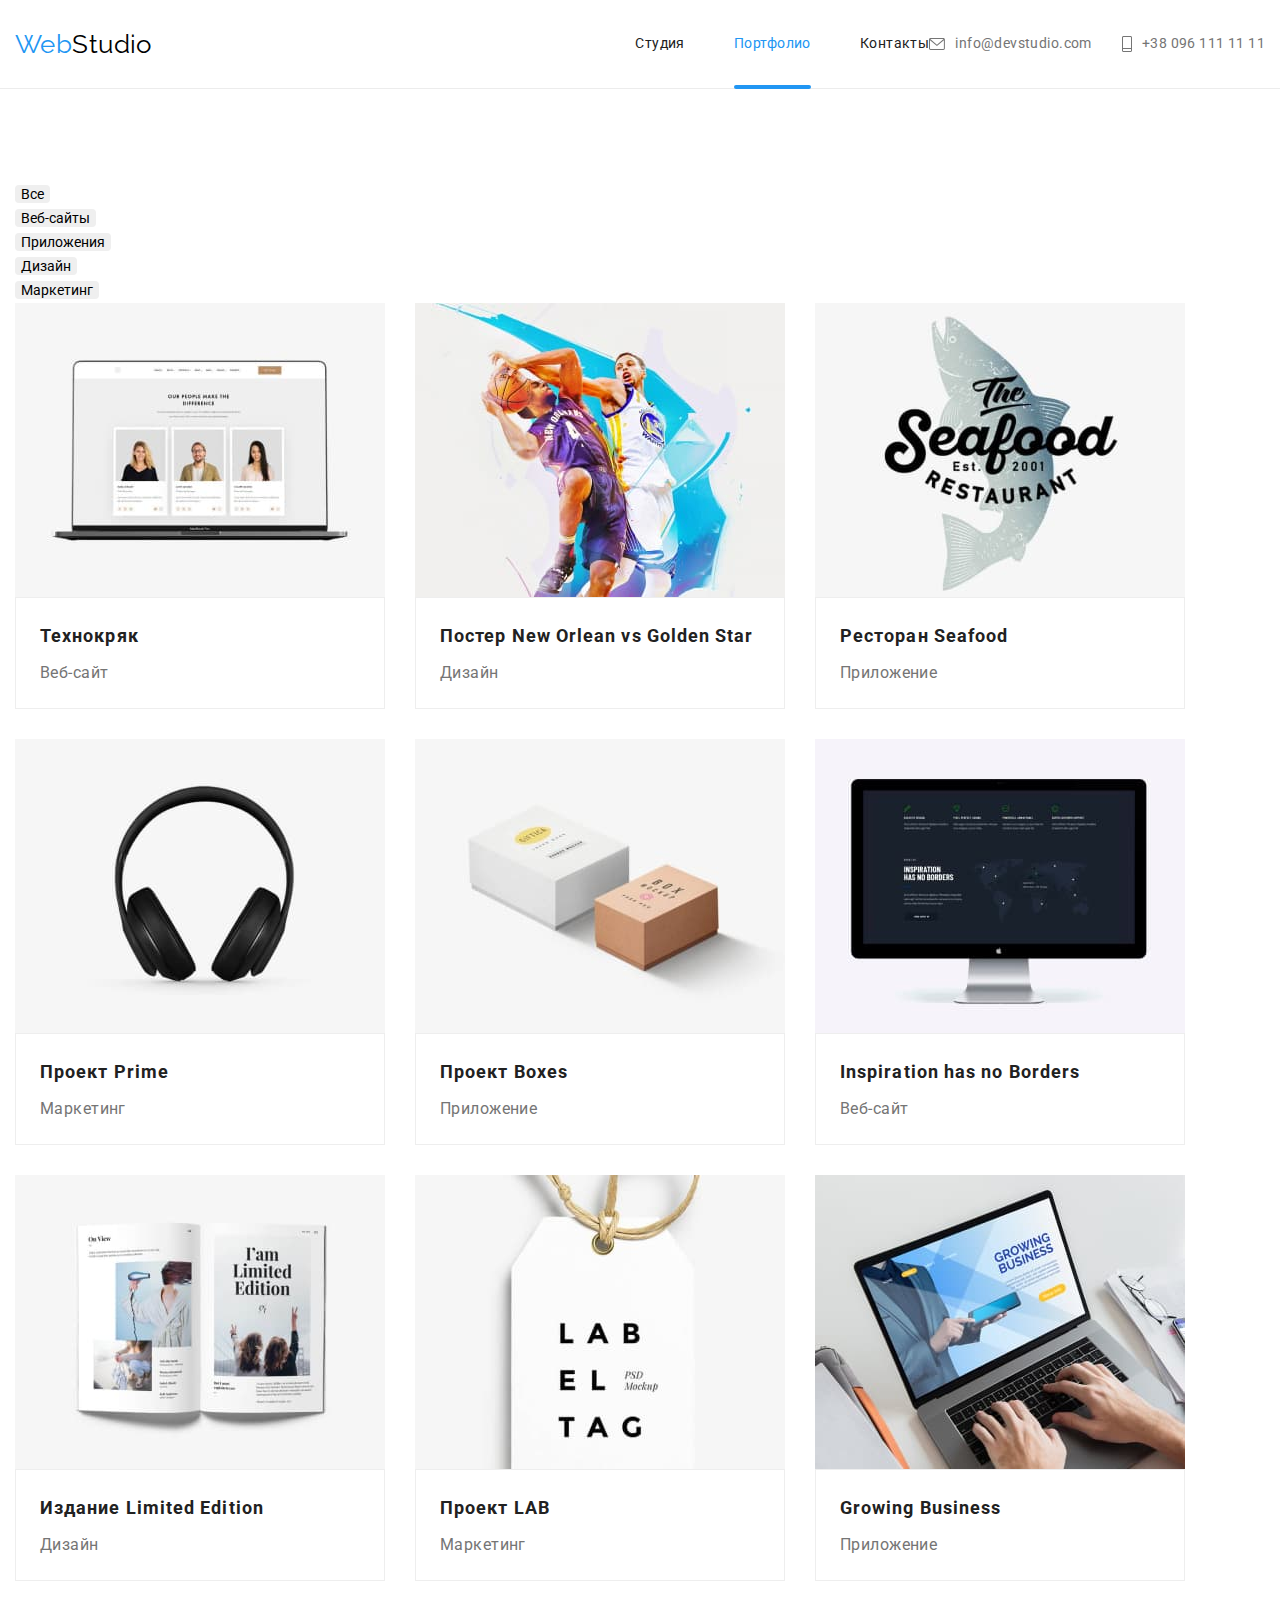
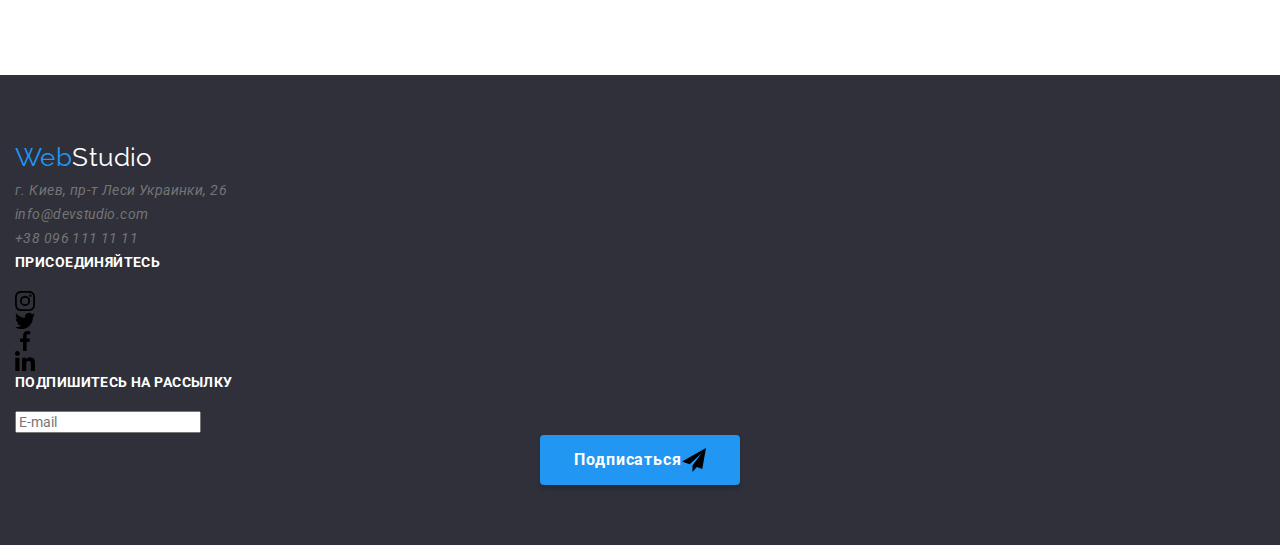
==== portfolio.html @ e45348f1 "mobile-version" ====
<!DOCTYPE html>
<html lang="ru">

<head>
    <meta charset="UTF-8">
    <meta http-equiv="X-UA-Compatible" content="IE=edge">
    <meta name="viewport" content="width=device-width, initial-scale=1.0">
    <title>Portfolio</title>
    <style>
        @import url('https://fonts.googleapis.com/css2?family=Raleway:wght@700&family=Roboto:wght@400;500;700;900&display=swap');
    </style>
    <link rel="stylesheet" href="https://cdnjs.cloudflare.com/ajax/libs/modern-normalize/1.1.0/modern-normalize.min.css">
    <link rel="stylesheet" href="./css/main.min.css">
</head>

<body>
    <!-- Заголовок-->
    <header class="header">
        <div class="container header__container">
            <a class="link logo" href="./index.html"> Web<span class="logo--header">Studio</span></a>
            <div class="header__mobile-menu" data-menu>
                <nav class="header__nav">
                    <ul class="list header__pages-list">
                        <li class="header__pages-item"> <a class="link header__pages-link" href="./index.html">Студия</a> </li>
                        <li class="header__pages-item"> <a class="link header__pages-link header__pages-link--active" href="./portfolio.html">Портфолио</a> </li>
                        <li class="header__pages-item"> <a class="link header__pages-link" href="#">Контакты</a> </li>
                    </ul>
                </nav>
                <ul class="list header__contacts-list">
                    <li class="header__contacts-item header__contacts-bottom"> <a class="link header__contacts-link" href="mailto:info@devstudio.com">
                        <svg class="header__contacts-icon" width="16" height="12"><use href="./image/symbol-defs.svg#icon-envelope"></use>
                        </svg>info@devstudio.com</a></li>
                    <li class="header__contacts-item header__contacts-top"> <a class="link header__contacts-link" href="tel:+380961111111">
                        <svg class="header__contacts-icon" width="10" height="16"><use href="./image/symbol-defs.svg#icon-phone"></use></svg>
                        +38 096 111 11 11</a> </li>
                </ul>
                <ul class="list header__social-list">
                    <li class="header__social-item">
                        <a class="link header__social-link" href="#">Instagram</a>
                    </li>
                    <li class="header__social-item">
                        <a class="link header__social-link" href="#">Twitter</a>
                    </li>
                    <li class="header__social-item">
                        <a class="link header__social-link" href="#">Facebook</a>
                    </li>
                    <li class="header__social-item">
                        <a class="link header__social-link" href="#">LinkedIn</a>
                    </li>
                </ul>
            </div>
            
            
            <button type="button" class="burger__button-menu menu-button" data-menu-button>
                <svg class="burger__menu-icon" width="40" height="40">
                    <use class="burger__menu" href="./image/burger.svg#icon-burger-menu"></use>
                    <use class="burger__close" href="./image/burger.svg#icon-burger-close"></use>
                </svg>
            </button>
            <script src="./js/mobile-menu.js"></script>
        </div>
    </header>

    <!-- Фильтр услуг -->
    <main>
        <section class="section">            
            <div class="container filter service">
                <h1 class="visually-hidden">Фильтр услуг</h1>
                <ul class="list filter__button-set">
                    <li class="filter__item"><button type="button" class="button filter__button">Все</button></li>
                    <li class="filter__item"><button type="button" class="button filter__button">Веб-сайты</button></li>
                    <li class="filter__item"><button type="button" class="button filter__button">Приложения</button></li>
                    <li class="filter__item"><button type="button" class="button filter__button">Дизайн</button></li>
                    <li class="filter__item"><button type="button" class="button filter__button">Маркетинг</button></li>
                </ul>
                
                <ul class="list service__list card-set">
                    <li class="card-set__item service__item">
                        <a class="link service__link" href="#" target="_blank" rel="noopener noreferrer nofollow">
                            <div class="service__thumb">
                                <img src="./image/portfolio/2_1.jpg" alt="Веб-сайт Технокряк" width="370" height="294">
                                <div class="service__wrap">
                                    <p class="service__text">Ресурс предлагает комплексные предложения с разным уровнем функционала и
                                        сервисов. Все это позволит посетителю получить исчерпывающие сведения о компании или частном лице.</p>
                                </div>                                
                            </div>
                            <div class="service__card">
                                <h2 class="service__title">Технокряк</h2>
                                <p class="service__description">Веб-сайт</p>
                            </div>
                        </a>
                    </li>

                    <li class="card-set__item service__item">
                        <a class="link service__link" href="#" target="_blank" rel="noopener noreferrer nofollow">
                            <div class="service__thumb">
                                <img src="./image/portfolio/2_2.jpg" alt="Дизайн постера" width="370" height="294">
                                <div class="service__wrap">
                                    <p class="service__text">Ресурс предлагает комплексные предложения с разным уровнем функционала и сервисов. Все это позволит посетителю получить исчерпывающие сведения о компании или частном лице.</p>
                                </div>
                            </div>                            
                            <div class="service__card">
                                <h2 class="service__title">Постер New Orlean vs Golden Star</h2>
                                <p class="service__description">Дизайн</p>
                            </div>
                        </a>
                    </li>

                    <li class="card-set__item service__item">
                        <a class="link service__link" href="#" target="_blank" rel="noopener noreferrer nofollow">
                            <div class="service__thumb">
                                <img src="./image/portfolio/2_3.jpg" alt="Приложение Seafood" width="370" height="294">
                                <div class="service__wrap">
                                    <p class="service__text">Ресурс предлагает комплексные предложения с разным уровнем функционала и сервисов. Все это позволит посетителю получить исчерпывающие сведения о компании или частном лице.</p>
                                </div>
                            </div>                            
                            <div class="service__card">
                                <h2 class="service__title">Ресторан Seafood</h2>
                                <p class="service__description">Приложение</p>
                            </div>
                        </a>
                    </li>

                    <li class="card-set__item service__item">
                        <a class="link service__link" href="#" target="_blank" rel="noopener noreferrer nofollow">
                            <div class="service__thumb">
                                <img src="./image/portfolio/2_4.jpg" alt="Проект Prime" width="370" height="294">
                                <div class="service__wrap">
                                    <p class="service__text">Ресурс предлагает комплексные предложения с разным уровнем функционала и сервисов. Все это позволит посетителю получить исчерпывающие сведения о компании или частном лице.</p>
                                </div>
                            </div>                            
                            <div class="service__card">
                                <h2 class="service__title">Проект Prime</h2>
                                <p class="service__description">Маркетинг</p>
                            </div>
                        </a>
                    </li>

                    <li class="card-set__item service__item">
                        <a class="link service__link" href="#" target="_blank" rel="noopener noreferrer nofollow">
                            <div class="service__thumb">
                                <img src="./image/portfolio/2_5.jpg" alt="Приложение Boxes" width="370" height="294">
                                <div class="service__wrap">
                                    <p class="service__text">Ресурс предлагает комплексные предложения с разным уровнем функционала и сервисов. Все это позволит посетителю получить исчерпывающие сведения о компании или частном лице.</p>
                                </div>
                            </div>                            
                            <div class="service__card">
                                <h2 class="service__title">Проект Boxes</h2>
                                <p class="service__description">Приложение</p>
                            </div>
                        </a>
                    </li>

                    <li class="card-set__item service__item">
                        <a class="link service__link" href="#" target="_blank" rel="noopener noreferrer nofollow">
                            <div class="service__thumb">
                                <img src="./image/portfolio/2_6.jpg" alt="Веб-сайт Inspiration has no Borders" width="370" height="294">
                                <div class="service__wrap">
                                    <p class="service__text">Ресурс предлагает комплексные предложения с разным уровнем функционала и сервисов. Все это позволит посетителю получить исчерпывающие сведения о компании или частном лице.</p>
                                </div>
                            </div>                            
                            <div class="service__card">
                                <h2 class="service__title">Inspiration has no Borders</h2>
                                <p class="service__description">Веб-сайт</p>
                            </div>
                        </a>
                    </li>

                    <li class="card-set__item service__item">
                        <a class="link service__link" href="#" target="_blank" rel="noopener noreferrer nofollow">
                            <div class="service__thumb">
                                <img src="./image/portfolio/2_7.jpg" alt="Дизайн издания Limited Edition" width="370" height="294">
                                <div class="service__wrap">
                                    <p class="service__text">Ресурс предлагает комплексные предложения с разным уровнем функционала и сервисов. Все это позволит посетителю получить исчерпывающие сведения о компании или частном лице.</p>
                                </div>
                            </div>                            
                            <div class="service__card">
                                <h2 class="service__title">Издание Limited Edition</h2>
                                <p class="service__description">Дизайн</p>
                            </div>
                        </a>
                    </li>

                    <li class="card-set__item service__item">
                        <a class="link service__link" href="#" target="_blank" rel="noopener noreferrer nofollow">
                            <div class="service__thumb">
                                <img src="./image/portfolio/2_8.jpg" alt="Проект LAB" width="370" height="294">
                                <div class="service__wrap">
                                    <p class="service__text">Ресурс предлагает комплексные предложения с разным уровнем функционала и сервисов. Все это позволит посетителю получить исчерпывающие сведения о компании или частном лице.</p>
                                </div>
                            </div>                            
                            <div class="service__card">
                                <h2 class="service__title">Проект LAB</h2>
                                <p class="service__description">Маркетинг</p>
                            </div>
                        </a>
                    </li>

                    <li class="card-set__item service__item">
                        <a class="link service__link" href="#" target="_blank" rel="noopener noreferrer nofollow">
                            <div class="service__thumb">
                                <img src="./image/portfolio/2_9.jpg" alt="Приложениее Growing Business" width="370" height="294">
                                <div class="service__wrap">
                                    <p class="service__text">Ресурс предлагает комплексные предложения с разным уровнем функционала и сервисов. Все это позволит посетителю получить исчерпывающие сведения о компании или частном лице.</p>
                                </div>
                            </div>                            
                            <div class="service__card">
                                <h2 class="service__title">Growing Business</h2>
                                <p class="service__description">Приложение</p>
                            </div>
                        </a>
                    </li>
                </ul>
            </div>
        </section>
    </main>

    <!-- Футер -->
    <footer class="footer">
        <div class="container footer__container">
            <div class="footer__address">
                <a class="link logo footer__logo" href="./index.html">Web<span class="logo--footer">Studio</span></a>
                <address class="footer-address">
                    <ul class="list footer-address__list">
                        <li class="footer-address__item"> <a class="link footer-address__link" href="https://goo.gl/maps/w4182wPYShXfGa5f7"
                                target="_blank" rel="noopener noreferrer nofollow"> г. Киев, пр-т Леси Украинки, 26 </a></li>
                        <li class="footer-address__item"> <a class="link footer-address__link"
                                href="mailto:info@devstudio.com">info@devstudio.com</a></li>
                        <li class="footer-address__item"> <a class="link footer-address__link" href="tel:+380961111111">+38 096 111 11 11</a></li>
                    </ul>
                </address>
            </div>
            <div class="footer-join__container">
                <p class="footer-join__text">присоединяйтесь</p>
                <ul class="list icon-set">
                    <li class="icon-set__item"><a class="link icon-set__link icon-set__link--footer" href="https://www.instagram.com/" target="_blank" rel="noopener noreferrer nofollow">
                        <svg class="icon-set__icon" width="20" height="20">
                            <use href="./image/symbol-defs.svg#icon-instagram"></use>
                        </svg>
                    </a></li>
                    <li class="icon-set__item"><a class="link icon-set__link icon-set__link--footer" href="https://twitter.com/" target="_blank" rel="noopener noreferrer nofollow">
                        <svg class="icon-set__icon" width="20" height="20">
                            <use href="./image/symbol-defs.svg#icon-twitter"></use>
                        </svg>
                    </a></li>
                    <li class="icon-set__item"><a class="link icon-set__link icon-set__link--footer" href="https://www.facebook.com/" target="_blank" rel="noopener noreferrer nofollow">
                        <svg class="icon-set__icon" width="20" height="20">
                            <use href="./image/symbol-defs.svg#icon-facebook"></use>
                        </svg>
                    </a></li>
                    <li class="icon-set__item"><a class="link icon-set__link icon-set__link--footer" href="https://www.linkedin.com/" target="_blank" rel="noopener noreferrer nofollow">
                        <svg class="icon-set__icon" width="20" height="20">
                            <use href="./image/symbol-defs.svg#icon-linkedin"></use>
                        </svg>
                    </a></li>
                </ul>
            </div>
            <div class="footer-subscribe__container">
                <p class="footer-subscribe__text">Подпишитесь на рассылку</p>
                <form class="footer-subscribe__form">
                    <label for="subscribe"></label>
                    <input class="footer-subscribe__input" type="email" name="subscribe" id="subscribe" placeholder="E-mail">
                    <button class="button hero-button" type="submit">Подписаться
                        <svg class="footer-subscribe__icon" width="24" height="24">
                            <use href="./image/symbol-defs.svg#icon-icon-send"></use>
                        </svg>
                    </button>
                </form>
            </div>
        </div>
    </footer>
</body>

</html>
---- css/main.min.css ----
h1,h2,h3,p,ul{margin-top:0;margin-bottom:0}ul{padding-left:0}img{display:block;max-width:100%;height:auto}svg{display:block}body{font-family:"Roboto",sans-serif;font-size:14px;line-height:1.71;letter-spacing:.03em;color:#757575}.link{text-decoration:none;color:inherit}.list{list-style:none}.visually-hidden{position:absolute !important;clip:rect(1px 1px 1px 1px);padding:0 !important;border:0 !important;height:1px !important;width:1px !important;overflow:hidden}@media screen and (max-width: 480px){.section__title{color:#212121;font-size:28px;line-height:1.17;margin-bottom:30px;text-align:center}}@media screen and (max-width: 768px){.section{padding-top:60px;padding-bottom:60px}}@media screen and (min-width: 769px){.section{padding-top:94px;padding-bottom:94px}}.container{margin-left:auto;margin-right:auto;padding-left:15px;padding-right:15px}@media screen and (max-width: 480px){.container{max-width:480px}}@media screen and (min-width: 481px)and (max-width: 768px){.container{max-width:768px}}.logo{font-family:"Raleway",sans-serif;color:#2196f3}.logo--header{color:#000}.logo__logo{margin-bottom:20px}.logo--footer{color:#fff}@media screen and (min-width: 769px)and (max-width: 1600px){.logo{font-size:26px}}@media screen and (max-width: 768px){.logo{font-weight:700;font-size:24px;line-height:1.1666;display:-webkit-box;display:-ms-flexbox;display:flex}}@media screen and (max-width: 480px){.icon-set{display:-webkit-box;display:-ms-flexbox;display:flex;-ms-flex-wrap:wrap;flex-wrap:wrap;margin-left:-10px;margin-top:-10px}.icon-set__item{margin-left:10px;margin-top:10px;border-radius:50%}.icon-set__link{display:-webkit-box;display:-ms-flexbox;display:flex;width:44px;height:44px;border-radius:50%;-webkit-box-align:center;-ms-flex-align:center;align-items:center;-webkit-box-pack:center;-ms-flex-pack:center;justify-content:center;-webkit-transition:background-color 250ms cubic-bezier(0.4, 0, 0.2, 1);transition:background-color 250ms cubic-bezier(0.4, 0, 0.2, 1)}.icon-set__link:hover,.icon-set__link:focus{background-color:#2196f3}.icon-set__link:hover .icon-set__icon,.icon-set__link:focus .icon-set__icon{fill:#fff}.icon-set__icon--team{fill:#afb1b8;-webkit-transition:fill 250ms cubic-bezier(0.4, 0, 0.2, 1);transition:fill 250ms cubic-bezier(0.4, 0, 0.2, 1)}.icon-set__link--footer{fill:#fff;background-color:rgba(255,255,255,.1)}}.header{border-bottom:1px solid #ececec}.header__pages-link,.header__contacts-link{-webkit-transition:color 250ms cubic-bezier(0.4, 0, 0.2, 1);transition:color 250ms cubic-bezier(0.4, 0, 0.2, 1)}.header__pages-link:hover,.header__pages-link:focus,.header__contacts-link:hover,.header__contacts-link:focus{color:#2196f3}@media screen and (max-width: 480px){.header__container{padding-top:10px;padding-bottom:10px;display:-webkit-box;display:-ms-flexbox;display:flex;-webkit-box-align:center;-ms-flex-align:center;align-items:center;-webkit-box-pack:justify;-ms-flex-pack:justify;justify-content:space-between}.header__mobile-menu{display:none;position:absolute;top:0;left:0;width:100%;height:100vh;background-color:#fff;padding:48px 40px;z-index:1}.header__mobile-menu.is-open{display:block}.header__nav{margin-bottom:302px}.header__pages-item{margin-bottom:30px}.header__pages-item:last-child{margin-bottom:0}.header__contacts-icon{display:none}.header__pages-list{font-weight:500;font-size:40px;line-height:1.175;letter-spacing:.02em}.header__pages-link{color:#212121}.header__pages-link--active{color:#2196f3}.header__contacts-item{font-weight:500;font-size:34px;line-height:1.176;letter-spacing:.02em}.header__contacts-list{display:-webkit-box;display:-ms-flexbox;display:flex;-webkit-box-orient:vertical;-webkit-box-direction:normal;-ms-flex-direction:column;flex-direction:column;margin-bottom:64px}.header__contacts-top{-webkit-box-ordinal-group:0;-ms-flex-order:-1;order:-1;margin-bottom:32px}.header__contacts-bottom{font-weight:500;font-size:24px;line-height:1.166;letter-spacing:.02em;z-index:9}.header__social-list{display:-webkit-box;display:-ms-flexbox;display:flex;margin-left:-10px}.header__social-item{border-right:1px solid rgba(33,33,33,.2)}.header__social-item:last-child{border:none}.header__social-link{color:#2196f3;font-weight:500;font-size:18px;line-height:1.22;letter-spacing:.02em;padding-left:10px;padding-right:10px}.header__social-item:first-child{padding-left:0}.burger__button-menu{position:relative;border:none;background-color:rgba(0,0,0,0);padding:0;z-index:2}.burger__close-icon{position:absolute;top:0;right:0}.burger__close{display:none}.menu-button.is-open .burger__close{display:block}.menu-button.is-open .burger__menu{display:none}}@media screen and (min-width: 481px)and (max-width: 1600px){.header__social-list{display:none}.header__mobile-menu{display:-webkit-box;display:-ms-flexbox;display:flex;-webkit-box-align:center;-ms-flex-align:center;align-items:center}.header__container,.header__nav{display:-webkit-box;display:-ms-flexbox;display:flex;-webkit-box-pack:justify;-ms-flex-pack:justify;justify-content:space-between;-webkit-box-align:center;-ms-flex-align:center;align-items:center}.header__pages-list{display:-webkit-box;display:-ms-flexbox;display:flex;width:294px;-webkit-box-pack:justify;-ms-flex-pack:justify;justify-content:space-between}.header__pages-item{-webkit-box-pack:justify;-ms-flex-pack:justify;justify-content:space-between}.header__pages-link{color:#212121;padding-top:32px;padding-bottom:32px;position:relative;display:block}.header__pages-link--active{color:#2196f3}.header__pages-link--active::after{position:absolute;display:block;bottom:-1px;content:"";width:100%;height:4px;border-radius:2px;background-color:#2196f3}.header__contacts-link{display:-webkit-box;display:-ms-flexbox;display:flex;-webkit-box-align:center;-ms-flex-align:center;align-items:center}.header__contacts-icon{margin-right:10px;fill:currentColor}.header .burger__button-menu{display:none}}@media screen and (min-width: 481px)and (max-width: 768px){.header__pages-list{-webkit-box-pack:justify;-ms-flex-pack:justify;justify-content:space-between}.header__pages-link,.header__contacts-link{font-weight:500;line-height:1.14;letter-spacing:.02em;-webkit-transition:color 250ms cubic-bezier(0.4, 0, 0.2, 1);transition:color 250ms cubic-bezier(0.4, 0, 0.2, 1)}.header__pages-link:hover,.header__pages-link:focus,.header__contacts-link:hover,.header__contacts-link:focus{color:#2196f3}.header__contacts-link{font-size:12px}.header__contacts-item{margin-bottom:10px}.header__contacts-item:last-child{margin-bottom:0}}@media screen and (min-width: 769px){.header__contacts-list{display:-webkit-box;display:-ms-flexbox;display:flex;margin-left:auto}.header__contacts-item{margin-right:30px}.header__contacts-item:last-child{margin-right:0}.header__nav{margin-left:93px}}.button{font-family:inherit;cursor:pointer;border-radius:4px;border:rgba(0,0,0,0)}.hero-button{display:-webkit-box;display:-ms-flexbox;display:flex;-webkit-box-pack:center;-ms-flex-pack:center;justify-content:center;-webkit-box-align:center;-ms-flex-align:center;align-items:center;margin-left:auto;margin-right:auto;min-width:200px;padding:10px 28px;background-color:#2196f3;color:#fff;font-weight:700;font-size:16px;line-height:1.88;letter-spacing:.06em;-webkit-box-shadow:0px 4px 4px rgba(0,0,0,.15);box-shadow:0px 4px 4px rgba(0,0,0,.15);-webkit-transition:background-color 250ms cubic-bezier(0.4, 0, 0.2, 1);transition:background-color 250ms cubic-bezier(0.4, 0, 0.2, 1)}.hero-button:hover,.hero-button:focus{background-color:#188ce8}.hero{height:auto;background-color:#2f303a;text-align:center}.hero__title{color:#fff;margin-left:auto;margin-right:auto;margin-bottom:30px;font-weight:900;text-align:center;letter-spacing:.06em;text-transform:uppercase}@media screen and (max-width: 768px){.hero{padding-top:118px;padding-bottom:118px}.hero__title{font-size:26px;line-height:1.62;max-width:360px;height:auto}}@media screen and (min-width: 769px){.hero{padding-top:200px;padding-bottom:200px}.hero__title{font-size:44px;line-height:1.36;max-width:696px;height:auto}}.overlay{margin-left:auto;margin-right:auto;background-image:-webkit-gradient(linear, left top, right top, from(rgba(47, 48, 58, 0.4)), to(rgba(47, 48, 58, 0.4))),url(../image/hero-photo.jpg);background-image:linear-gradient(to right, rgba(47, 48, 58, 0.4), rgba(47, 48, 58, 0.4)),url(../image/hero-photo.jpg);background-repeat:no-repeat;background-position:center;background-size:cover}@media screen and (max-width: 480px){.overlay{max-width:1600px}}.benefits{padding-bottom:0}.benefits__item{margin-bottom:30px}.benefits__item:last-child{margin-bottom:0}.benefits__title{color:#212121;font-size:14px;line-height:1.14;text-align:center;text-transform:uppercase;margin-bottom:10px}.benefits__icon-wrapper{height:120px;background-color:#f5f4fa;border-radius:4px;padding-top:25px;padding-bottom:25px;margin-bottom:30px}.benefits__icon{margin-left:auto;margin-right:auto}@media screen and (max-width: 480px){.benefits{padding-bottom:0}.benefits__item{margin-bottom:30px}.benefits__item:last-child{margin-bottom:0}.benefits__title{color:#212121;font-size:14px;line-height:1.14;text-align:center;text-transform:uppercase;margin-bottom:10px}.benefits__icon-wrapper{height:120px;background-color:#f5f4fa;border-radius:4px;padding-top:25px;padding-bottom:25px;margin-bottom:30px}.benefits__icon{margin-left:auto;margin-right:auto}}@media screen and (min-width: 481px){.benefits__item{-ms-flex-preferred-size:calc(50% - 30px);flex-basis:calc(50% - 30px)}}@media screen and (min-width: 769px){.benefits__item{-ms-flex-preferred-size:calc(25% - 30px);flex-basis:calc(25% - 30px)}}@media screen and (max-width: 768px){.examples{display:none}}.examples__item{position:relative;-ms-flex-preferred-size:calc(33.3333333333% - 30px);flex-basis:calc(33.3333333333% - 30px)}.examples__wrap{position:absolute;bottom:0;width:100%;height:70px;display:-webkit-box;display:-ms-flexbox;display:flex;-webkit-box-pack:center;-ms-flex-pack:center;justify-content:center;-webkit-box-align:center;-ms-flex-align:center;align-items:center;background-color:rgba(47,48,58,.8)}.examples__title{font-size:14px;line-height:1.14;text-transform:uppercase;color:#fff}@media screen and (max-width: 480px){.card-set{display:block}}@media screen and (min-width: 481px){.card-set{display:-webkit-box;display:-ms-flexbox;display:flex;-ms-flex-wrap:wrap;flex-wrap:wrap;margin-left:-30px;margin-bottom:-30px}.card-set__item{margin-left:30px;margin-bottom:30px}}@media screen and (max-width: 480px){.team{background-color:#f5f4fa}.team__item{background:#fff;-webkit-box-shadow:0px 1px 3px rgba(0,0,0,.12),0px 1px 1px rgba(0,0,0,.14),0px 2px 1px rgba(0,0,0,.2);box-shadow:0px 1px 3px rgba(0,0,0,.12),0px 1px 1px rgba(0,0,0,.14),0px 2px 1px rgba(0,0,0,.2);border-radius:0px 0px 4px 4px;text-align:center;margin-bottom:30px}.team__item:last-child{margin-bottom:0}.team__content{padding:30px 15px;display:-webkit-box;display:-ms-flexbox;display:flex;-webkit-box-orient:vertical;-webkit-box-direction:normal;-ms-flex-direction:column;flex-direction:column;-webkit-box-align:center;-ms-flex-align:center;align-items:center}.team__member{color:#212121;font-weight:500;font-size:16px;line-height:1.18;margin-bottom:10px}.team__job{font-size:16px;line-height:1.18;margin-bottom:16px}}@media screen and (max-width: 480px){.clients__list{display:-webkit-box;display:-ms-flexbox;display:flex;-ms-flex-wrap:wrap;flex-wrap:wrap;margin-left:-30px;margin-top:-30px}.clients__link{height:92px;display:-webkit-box;display:-ms-flexbox;display:flex;-webkit-box-align:center;-ms-flex-align:center;align-items:center;-webkit-box-pack:center;-ms-flex-pack:center;justify-content:center;border:1px solid #afb1b8;border-radius:4px;fill:#afb1b8;-webkit-transition:fill 250ms cubic-bezier(0.4, 0, 0.2, 1),border 250ms cubic-bezier(0.4, 0, 0.2, 1);transition:fill 250ms cubic-bezier(0.4, 0, 0.2, 1),border 250ms cubic-bezier(0.4, 0, 0.2, 1)}.clients__link:hover,.clients__link:focus{border:1px solid #2196f3;fill:#2196f3}.clients__item{margin-left:30px;margin-top:30px;-ms-flex-preferred-size:calc(50% - 30px);flex-basis:calc(50% - 30px)}}.footer{background-color:#2f303a;padding-top:60px;padding-bottom:60px}.footer-join__text,.footer-subscribe__text{font-weight:700;font-size:14px;line-height:1.14;text-transform:uppercase;color:#fff;margin-bottom:20px;display:inline-block}@media screen and (max-width: 480px){.footer{text-align:center}.footer-subscribe__form{display:-webkit-box;display:-ms-flexbox;display:flex;-webkit-box-orient:vertical;-webkit-box-direction:normal;-ms-flex-direction:column;flex-direction:column;max-width:480px}.footer__logo{margin-bottom:20px;-webkit-box-pack:center;-ms-flex-pack:center;justify-content:center}.footer-address{font-style:inherit}.footer-address__list{margin-bottom:60px}.footer-address__item:not(:last-child){margin-bottom:9px}.footer-address__link[target=_blank]{color:#fff}.footer-address__link{color:rgba(255,255,255,.6);-webkit-transition:color 250ms cubic-bezier(0.4, 0, 0.2, 1);transition:color 250ms cubic-bezier(0.4, 0, 0.2, 1)}.footer-address__link:hover,.footer-address__link:focus{color:#2196f3}.footer-join__container{max-width:100%;margin-bottom:60px;display:-webkit-box;display:-ms-flexbox;display:flex;-webkit-box-orient:vertical;-webkit-box-direction:normal;-ms-flex-direction:column;flex-direction:column;-webkit-box-align:center;-ms-flex-align:center;align-items:center}.footer-subscribe__container{margin-left:auto}.footer-subscribe__input{display:block;max-width:480px;height:50px;margin-bottom:20px;border:1px solid rgba(255,255,255,.3);-webkit-filter:drop-shadow(0px 4px 4px rgba(0, 0, 0, 0.15));filter:drop-shadow(0px 4px 4px rgba(0, 0, 0, 0.15));border-radius:4px;background-color:rgba(0,0,0,0);padding:15px 16px;color:#fff;font-size:16px;line-height:1.25;letter-spacing:.03em}.footer-subscribe__input::-webkit-input-placeholder{font-size:16px;line-height:1.25;letter-spacing:.03em;color:rgba(255,255,255,.6)}.footer-subscribe__input::-moz-placeholder{font-size:16px;line-height:1.25;letter-spacing:.03em;color:rgba(255,255,255,.6)}.footer-subscribe__input:-ms-input-placeholder{font-size:16px;line-height:1.25;letter-spacing:.03em;color:rgba(255,255,255,.6)}.footer-subscribe__input::-ms-input-placeholder{font-size:16px;line-height:1.25;letter-spacing:.03em;color:rgba(255,255,255,.6)}.footer-subscribe__input::placeholder{font-size:16px;line-height:1.25;letter-spacing:.03em;color:rgba(255,255,255,.6)}.footer-subscribe__icon{fill:#fff;margin-left:10px}}.backdrop{position:fixed;left:0;top:0;width:100%;height:100%;visibility:visible;background-color:rgba(0,0,0,.2);-webkit-transition:opacity 250ms cubic-bezier(0.4, 0, 0.2, 1),visibility 250ms cubic-bezier(0.4, 0, 0.2, 1);transition:opacity 250ms cubic-bezier(0.4, 0, 0.2, 1),visibility 250ms cubic-bezier(0.4, 0, 0.2, 1)}.backdrop.is-hidden{visibility:hidden;opacity:0;pointer-events:none}.modal{position:absolute;-webkit-transform:translate(-50%, -50%) scale(1);transform:translate(-50%, -50%) scale(1);width:528px;height:581px;left:50%;top:50%;padding:40px;text-align:center;-webkit-transition:-webkit-transform 250ms cubic-bezier(0.4, 0, 0.2, 1) 250ms;transition:-webkit-transform 250ms cubic-bezier(0.4, 0, 0.2, 1) 250ms;transition:transform 250ms cubic-bezier(0.4, 0, 0.2, 1) 250ms;transition:transform 250ms cubic-bezier(0.4, 0, 0.2, 1) 250ms, -webkit-transform 250ms cubic-bezier(0.4, 0, 0.2, 1) 250ms;border-radius:4px;background-color:#fff;-webkit-box-shadow:0px 1px 3px rgba(0,0,0,.12),0px 1px 1px rgba(0,0,0,.14),0px 2px 1px rgba(0,0,0,.2);box-shadow:0px 1px 3px rgba(0,0,0,.12),0px 1px 1px rgba(0,0,0,.14),0px 2px 1px rgba(0,0,0,.2)}.backdrop.is-hidden .modal{-webkit-transform:translate(-50%, -50%) scale(1.2);transform:translate(-50%, -50%) scale(1.2)}.modal__title{color:#212121;font-weight:700;font-size:20px;line-height:1.15;letter-spacing:.03em;margin-bottom:12px}.modal__form{width:100%}.modal__item{position:relative;display:-webkit-box;display:-ms-flexbox;display:flex;-webkit-box-orient:vertical;-webkit-box-direction:normal;-ms-flex-direction:column;flex-direction:column;margin-bottom:10px}.modal__item--comment{margin-bottom:20px}.modal__label{color:#757575;margin-right:auto;font-size:12px;line-height:1.16;letter-spacing:.01em;margin-bottom:4px}.modal__input{width:100%;height:40px;border:1px solid;border-color:rgba(33,33,33,.2);border-radius:4px;padding:12px 12px 12px 42px}.modal__input--comment{height:120px;padding-left:16px;padding-right:16px;resize:none}.modal__input:hover,.modal__input:focus{border-color:#2196f3}.modal__input::-webkit-input-placeholder{color:rgba(117,117,117,.5);font-size:14px;line-height:1.14;letter-spacing:.01em}.modal__input::-moz-placeholder{color:rgba(117,117,117,.5);font-size:14px;line-height:1.14;letter-spacing:.01em}.modal__input:-ms-input-placeholder{color:rgba(117,117,117,.5);font-size:14px;line-height:1.14;letter-spacing:.01em}.modal__input::-ms-input-placeholder{color:rgba(117,117,117,.5);font-size:14px;line-height:1.14;letter-spacing:.01em}.modal__input::placeholder{color:rgba(117,117,117,.5);font-size:14px;line-height:1.14;letter-spacing:.01em}.modal__policy{display:-webkit-box;display:-ms-flexbox;display:flex;-webkit-box-align:center;-ms-flex-align:center;align-items:center;-webkit-box-pack:center;-ms-flex-pack:center;justify-content:center;color:#757575;cursor:pointer}.modal__icon{position:absolute;left:12px;bottom:11px;fill:#212121;-webkit-transition:fill 250ms cubic-bezier(0.4, 0, 0.2, 1);transition:fill 250ms cubic-bezier(0.4, 0, 0.2, 1)}.modal__input:hover~.modal__icon,.modal__input:focus~.modal__icon{fill:#2196f3}.modal__checkbox{margin-bottom:30px}.modal__checkbox-input{position:absolute;clip:rect(1px 1px 1px 1px);padding:0;border:0;height:1px;width:1px;overflow:hidden}.modal__policy-link{color:#2196f3;margin-left:5px}.modal__checkbox-icon{display:inline-block;border:2px solid;border-color:#212121;border-radius:2px;width:16px;height:15px;margin-right:7px}.modal__checkbox-input:checked+.modal__policy .modal__checkbox-icon{background-color:#2196f3;border-color:rgba(0,0,0,0);background-image:url("../image/icon-check.svg");background-size:contain;background-origin:border-box}.modal__close-button{position:absolute;right:8px;top:8px;width:30px;height:30px;border-radius:50%;display:-webkit-box;display:-ms-flexbox;display:flex;-webkit-box-pack:center;-ms-flex-pack:center;justify-content:center;-webkit-box-align:center;-ms-flex-align:center;align-items:center;cursor:pointer;border:1px solid rgba(0,0,0,.1);background-color:#fff;fill:#000;-webkit-transition:fill 250ms cubic-bezier(0.4, 0, 0.2, 1);transition:fill 250ms cubic-bezier(0.4, 0, 0.2, 1)}.modal__close-button:hover,.modal__close-button:focus{fill:#2196f3}@media screen and (max-width: 480px){.filter__button-set{display:-webkit-box;display:-ms-flexbox;display:flex;-ms-flex-wrap:wrap;flex-wrap:wrap;margin-bottom:40px;margin-left:-8px;margin-top:-15px}.filter__item{margin-left:8px;margin-top:15px}.filter__button{background-color:#f5f4fa;color:#212121;font-weight:500;font-size:16px;line-height:1.62;letter-spacing:.03em;padding:6px 22px;-webkit-transition:background-color 250ms cubic-bezier(0.4, 0, 0.2, 1),color 250ms cubic-bezier(0.4, 0, 0.2, 1),-webkit-box-shadow 250ms cubic-bezier(0.4, 0, 0.2, 1);transition:background-color 250ms cubic-bezier(0.4, 0, 0.2, 1),color 250ms cubic-bezier(0.4, 0, 0.2, 1),-webkit-box-shadow 250ms cubic-bezier(0.4, 0, 0.2, 1);transition:background-color 250ms cubic-bezier(0.4, 0, 0.2, 1),color 250ms cubic-bezier(0.4, 0, 0.2, 1),box-shadow 250ms cubic-bezier(0.4, 0, 0.2, 1);transition:background-color 250ms cubic-bezier(0.4, 0, 0.2, 1),color 250ms cubic-bezier(0.4, 0, 0.2, 1),box-shadow 250ms cubic-bezier(0.4, 0, 0.2, 1),-webkit-box-shadow 250ms cubic-bezier(0.4, 0, 0.2, 1)}.filter__button:hover,.filter__button:focus{background-color:#2196f3;color:#fff;-webkit-box-shadow:0px 3px 1px rgba(0,0,0,.1),0px 1px 2px rgba(0,0,0,.08),0px 2px 2px rgba(0,0,0,.12);box-shadow:0px 3px 1px rgba(0,0,0,.1),0px 1px 2px rgba(0,0,0,.08),0px 2px 2px rgba(0,0,0,.12)}}.service__item{margin-bottom:30px}.service__item:last-child{margin-bottom:0}.service__link{display:-webkit-box;display:-ms-flexbox;display:flex;-webkit-box-orient:vertical;-webkit-box-direction:normal;-ms-flex-direction:column;flex-direction:column;-webkit-transition:-webkit-box-shadow 250ms cubic-bezier(0.4, 0, 0.2, 1);transition:-webkit-box-shadow 250ms cubic-bezier(0.4, 0, 0.2, 1);transition:box-shadow 250ms cubic-bezier(0.4, 0, 0.2, 1);transition:box-shadow 250ms cubic-bezier(0.4, 0, 0.2, 1), -webkit-box-shadow 250ms cubic-bezier(0.4, 0, 0.2, 1)}.service__link:hover,.service__link:focus{-webkit-box-shadow:0px 1px 1px rgba(0,0,0,.12),0px 4px 4px rgba(0,0,0,.06),1px 4px 6px rgba(0,0,0,.16);box-shadow:0px 1px 1px rgba(0,0,0,.12),0px 4px 4px rgba(0,0,0,.06),1px 4px 6px rgba(0,0,0,.16)}.service__thumb{position:relative;overflow:hidden}.service__wrap{position:absolute;width:100%;height:100%;top:1px;-webkit-transform:translateY(100%);transform:translateY(100%);padding:63px 24px;background-color:rgba(33,150,243,.9);-webkit-transition:-webkit-transform 250ms cubic-bezier(0.4, 0, 0.2, 1);transition:-webkit-transform 250ms cubic-bezier(0.4, 0, 0.2, 1);transition:transform 250ms cubic-bezier(0.4, 0, 0.2, 1);transition:transform 250ms cubic-bezier(0.4, 0, 0.2, 1), -webkit-transform 250ms cubic-bezier(0.4, 0, 0.2, 1)}.service__link:hover .service__wrap,.service__link:focus .service__wrap{-webkit-transform:translateY(0);transform:translateY(0)}.service__text{font-size:18px;line-height:1.56;letter-spacing:.03em;color:#fff;-webkit-transform:scale(2);transform:scale(2);-webkit-transition:-webkit-transform 250ms cubic-bezier(0.4, 0, 0.2, 1) 50ms;transition:-webkit-transform 250ms cubic-bezier(0.4, 0, 0.2, 1) 50ms;transition:transform 250ms cubic-bezier(0.4, 0, 0.2, 1) 50ms;transition:transform 250ms cubic-bezier(0.4, 0, 0.2, 1) 50ms, -webkit-transform 250ms cubic-bezier(0.4, 0, 0.2, 1) 50ms}.service__link:hover .service__text,.service__link:focus .service__text{-webkit-transform:scale(1);transform:scale(1)}.service__card{border:1px solid #eee;padding:20px 24px}.service__title{color:#212121;font-size:18px;line-height:2;letter-spacing:.06em;margin-bottom:4px}.service__description{font-size:16px;line-height:1.88}/*# sourceMappingURL=main.min.css.map */
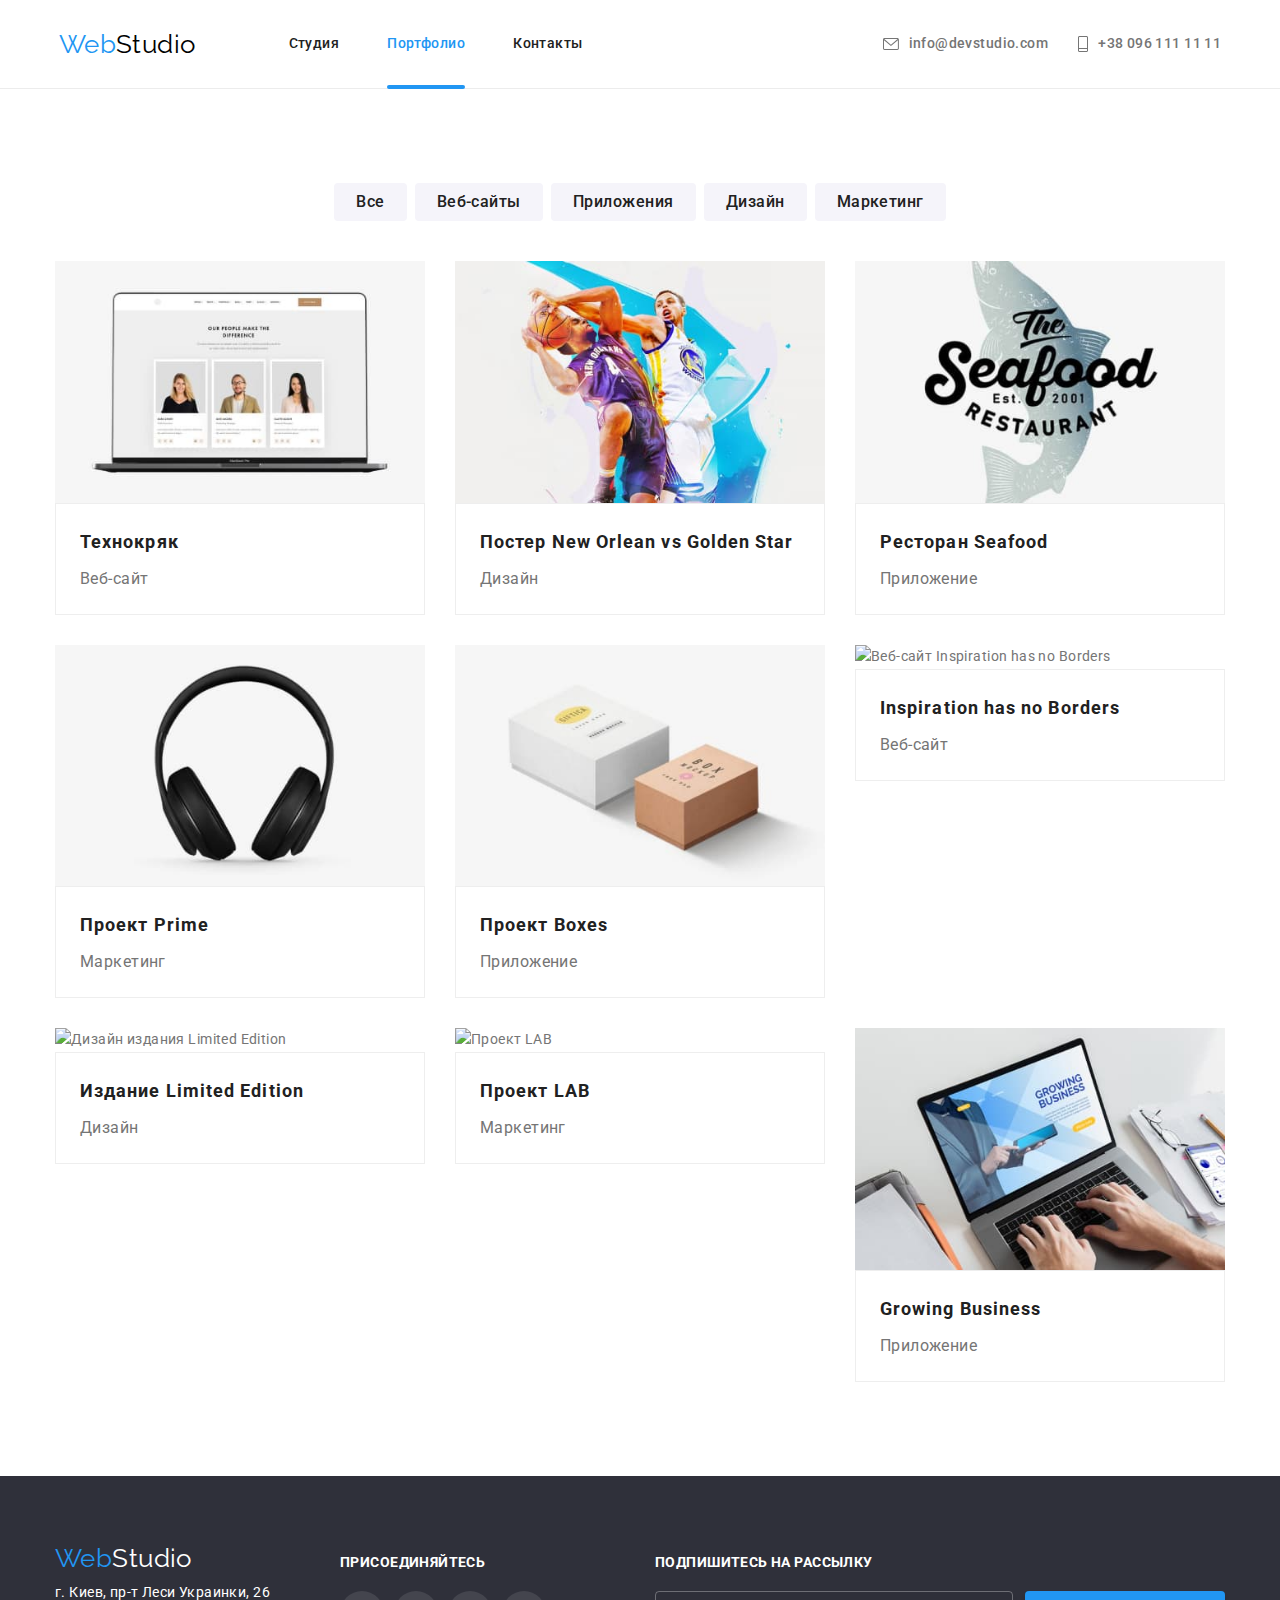
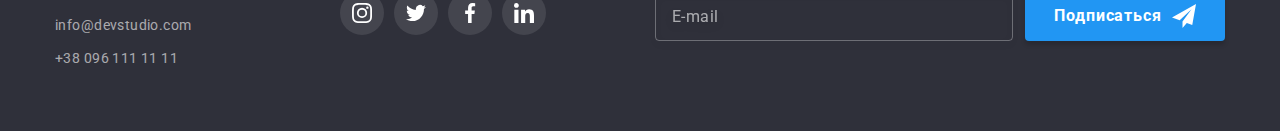
==== commit e97a62d8: "adaptive photos" ====
--- a/portfolio.html
+++ b/portfolio.html
@@ -78,7 +78,10 @@
                     <li class="card-set__item service__item">
                         <a class="link service__link" href="#" target="_blank" rel="noopener noreferrer nofollow">
                             <div class="service__thumb">
-                                <img src="./image/portfolio/2_1.jpg" alt="Веб-сайт Технокряк" width="370" height="294">
+                                <img srcset="./image/portfolio/port-1_1x.jpg 450w, ./image/portfolio/port-1_2x.jpg 900w"
+                                  src="./image/portfolio/port-1_1x.jpg"
+                                  alt="Веб-сайт Технокряк"
+                                  sizes="(min-width: 769px) 30vw, (min-width: 481px) 50vw, (max-width: 480px) 100vw">
                                 <div class="service__wrap">
                                     <p class="service__text">Ресурс предлагает комплексные предложения с разным уровнем функционала и
                                         сервисов. Все это позволит посетителю получить исчерпывающие сведения о компании или частном лице.</p>
@@ -94,7 +97,9 @@
                     <li class="card-set__item service__item">
                         <a class="link service__link" href="#" target="_blank" rel="noopener noreferrer nofollow">
                             <div class="service__thumb">
-                                <img src="./image/portfolio/2_2.jpg" alt="Дизайн постера" width="370" height="294">
+                                <img srcset="./image/portfolio/port-2_1x.jpg 450w, ./image/portfolio/port-2_2x.jpg 900w"
+                                  src="./image/portfolio/port-2_1x.jpg" alt="Дизайн постера"
+                                  sizes="(min-width: 769px) 30vw, (min-width: 481px) 50vw, (max-width: 480px) 100vw">
                                 <div class="service__wrap">
                                     <p class="service__text">Ресурс предлагает комплексные предложения с разным уровнем функционала и сервисов. Все это позволит посетителю получить исчерпывающие сведения о компании или частном лице.</p>
                                 </div>
@@ -109,7 +114,10 @@
                     <li class="card-set__item service__item">
                         <a class="link service__link" href="#" target="_blank" rel="noopener noreferrer nofollow">
                             <div class="service__thumb">
-                                <img src="./image/portfolio/2_3.jpg" alt="Приложение Seafood" width="370" height="294">
+                                <img srcset="./image/portfolio/port-3_1x.jpg 450w, ./image/portfolio/port-3_2x.jpg 900w"
+                                  src="./image/portfolio/port-3_1x.jpg"
+                                  alt="Приложение Seafood"
+                                  sizes="(min-width: 769px) 30vw, (min-width: 481px) 50vw, (max-width: 480px) 100vw">
                                 <div class="service__wrap">
                                     <p class="service__text">Ресурс предлагает комплексные предложения с разным уровнем функционала и сервисов. Все это позволит посетителю получить исчерпывающие сведения о компании или частном лице.</p>
                                 </div>
@@ -124,7 +132,9 @@
                     <li class="card-set__item service__item">
                         <a class="link service__link" href="#" target="_blank" rel="noopener noreferrer nofollow">
                             <div class="service__thumb">
-                                <img src="./image/portfolio/2_4.jpg" alt="Проект Prime" width="370" height="294">
+                                <img srcset="./image/portfolio/port-4_1x.jpg 450w, ./image/portfolio/port-4_2x.jpg 900w"
+                                  src="./image/portfolio/port-4_1x.jpg" alt="Проект Prime"
+                                  sizes="(min-width: 769px) 30vw, (min-width: 481px) 50vw, (max-width: 480px) 100vw">
                                 <div class="service__wrap">
                                     <p class="service__text">Ресурс предлагает комплексные предложения с разным уровнем функционала и сервисов. Все это позволит посетителю получить исчерпывающие сведения о компании или частном лице.</p>
                                 </div>
@@ -139,7 +149,9 @@
                     <li class="card-set__item service__item">
                         <a class="link service__link" href="#" target="_blank" rel="noopener noreferrer nofollow">
                             <div class="service__thumb">
-                                <img src="./image/portfolio/2_5.jpg" alt="Приложение Boxes" width="370" height="294">
+                                <img srcset="./image/portfolio/port-5_1x.jpg 450w, ./image/portfolio/port-5_2x.jpg 900w"
+                                  src="./image/portfolio/port-5_1x.jpg" alt="Приложение Boxes"
+                                  sizes="(min-width: 769px) 30vw, (min-width: 481px) 50vw, (max-width: 480px) 100vw">
                                 <div class="service__wrap">
                                     <p class="service__text">Ресурс предлагает комплексные предложения с разным уровнем функционала и сервисов. Все это позволит посетителю получить исчерпывающие сведения о компании или частном лице.</p>
                                 </div>
@@ -154,7 +166,10 @@
                     <li class="card-set__item service__item">
                         <a class="link service__link" href="#" target="_blank" rel="noopener noreferrer nofollow">
                             <div class="service__thumb">
-                                <img src="./image/portfolio/2_6.jpg" alt="Веб-сайт Inspiration has no Borders" width="370" height="294">
+                                <img srcset="./image/portfolio/port6_1x.jpg 450w, ./image/portfolio/port-6_2x.jpg 900w"
+                                  src="./image/portfolio/port6_1x.jpg"
+                                  alt="Веб-сайт Inspiration has no Borders"
+                                  sizes="(min-width: 769px) 30vw, (min-width: 481px) 50vw, (max-width: 480px) 100vw">
                                 <div class="service__wrap">
                                     <p class="service__text">Ресурс предлагает комплексные предложения с разным уровнем функционала и сервисов. Все это позволит посетителю получить исчерпывающие сведения о компании или частном лице.</p>
                                 </div>
@@ -169,7 +184,10 @@
                     <li class="card-set__item service__item">
                         <a class="link service__link" href="#" target="_blank" rel="noopener noreferrer nofollow">
                             <div class="service__thumb">
-                                <img src="./image/portfolio/2_7.jpg" alt="Дизайн издания Limited Edition" width="370" height="294">
+                                <img srcset="./image/portfolio/port7_1x.jpg 450w, ./image/portfolio/port-7_2x.jpg 900w"
+                                  src="./image/portfolio/port7_1x.jpg"
+                                  alt="Дизайн издания Limited Edition"
+                                  sizes="(min-width: 769px) 30vw, (min-width: 481px) 50vw, (max-width: 480px) 100vw">
                                 <div class="service__wrap">
                                     <p class="service__text">Ресурс предлагает комплексные предложения с разным уровнем функционала и сервисов. Все это позволит посетителю получить исчерпывающие сведения о компании или частном лице.</p>
                                 </div>
@@ -184,7 +202,10 @@
                     <li class="card-set__item service__item">
                         <a class="link service__link" href="#" target="_blank" rel="noopener noreferrer nofollow">
                             <div class="service__thumb">
-                                <img src="./image/portfolio/2_8.jpg" alt="Проект LAB" width="370" height="294">
+                                <img srcset="./image/portfolio/port8_1x.jpg 450w, ./image/portfolio/port-8_2x.jpg 900w"
+                                  src="./image/portfolio/port8_1x.jpg"
+                                  alt="Проект LAB"
+                                  sizes="(min-width: 769px) 30vw, (min-width: 481px) 50vw, (max-width: 480px) 100vw">
                                 <div class="service__wrap">
                                     <p class="service__text">Ресурс предлагает комплексные предложения с разным уровнем функционала и сервисов. Все это позволит посетителю получить исчерпывающие сведения о компании или частном лице.</p>
                                 </div>
@@ -199,7 +220,10 @@
                     <li class="card-set__item service__item">
                         <a class="link service__link" href="#" target="_blank" rel="noopener noreferrer nofollow">
                             <div class="service__thumb">
-                                <img src="./image/portfolio/2_9.jpg" alt="Приложениее Growing Business" width="370" height="294">
+                                <img srcset="./image/portfolio/port-9_1x.jpg 450w, ./image/portfolio/port-9_2x.jpg 900w"
+                                src="./image/portfolio/port-9_1x.jpg"
+                                alt="Приложениее Growing Business"
+                                sizes="(min-width: 769px) 30vw, (min-width: 481px) 50vw, (max-width: 480px) 100vw">
                                 <div class="service__wrap">
                                     <p class="service__text">Ресурс предлагает комплексные предложения с разным уровнем функционала и сервисов. Все это позволит посетителю получить исчерпывающие сведения о компании или частном лице.</p>
                                 </div>
--- a/css/main.min.css
+++ b/css/main.min.css
@@ -1 +1 @@
-h1,h2,h3,p,ul{margin-top:0;margin-bottom:0}ul{padding-left:0}img{display:block;max-width:100%;height:auto}svg{display:block}body{font-family:"Roboto",sans-serif;font-size:14px;line-height:1.71;letter-spacing:.03em;color:#757575}.link{text-decoration:none;color:inherit}.list{list-style:none}.visually-hidden{position:absolute !important;clip:rect(1px 1px 1px 1px);padding:0 !important;border:0 !important;height:1px !important;width:1px !important;overflow:hidden}@media screen and (max-width: 480px){.section__title{color:#212121;font-size:28px;line-height:1.17;margin-bottom:30px;text-align:center}}@media screen and (max-width: 768px){.section{padding-top:60px;padding-bottom:60px}}@media screen and (min-width: 769px){.section{padding-top:94px;padding-bottom:94px}}.container{margin-left:auto;margin-right:auto;padding-left:15px;padding-right:15px}@media screen and (max-width: 480px){.container{max-width:480px}}@media screen and (min-width: 481px)and (max-width: 768px){.container{max-width:768px}}.logo{font-family:"Raleway",sans-serif;color:#2196f3}.logo--header{color:#000}.logo__logo{margin-bottom:20px}.logo--footer{color:#fff}@media screen and (min-width: 769px)and (max-width: 1600px){.logo{font-size:26px}}@media screen and (max-width: 768px){.logo{font-weight:700;font-size:24px;line-height:1.1666;display:-webkit-box;display:-ms-flexbox;display:flex}}@media screen and (max-width: 480px){.icon-set{display:-webkit-box;display:-ms-flexbox;display:flex;-ms-flex-wrap:wrap;flex-wrap:wrap;margin-left:-10px;margin-top:-10px}.icon-set__item{margin-left:10px;margin-top:10px;border-radius:50%}.icon-set__link{display:-webkit-box;display:-ms-flexbox;display:flex;width:44px;height:44px;border-radius:50%;-webkit-box-align:center;-ms-flex-align:center;align-items:center;-webkit-box-pack:center;-ms-flex-pack:center;justify-content:center;-webkit-transition:background-color 250ms cubic-bezier(0.4, 0, 0.2, 1);transition:background-color 250ms cubic-bezier(0.4, 0, 0.2, 1)}.icon-set__link:hover,.icon-set__link:focus{background-color:#2196f3}.icon-set__link:hover .icon-set__icon,.icon-set__link:focus .icon-set__icon{fill:#fff}.icon-set__icon--team{fill:#afb1b8;-webkit-transition:fill 250ms cubic-bezier(0.4, 0, 0.2, 1);transition:fill 250ms cubic-bezier(0.4, 0, 0.2, 1)}.icon-set__link--footer{fill:#fff;background-color:rgba(255,255,255,.1)}}.header{border-bottom:1px solid #ececec}.header__pages-link,.header__contacts-link{-webkit-transition:color 250ms cubic-bezier(0.4, 0, 0.2, 1);transition:color 250ms cubic-bezier(0.4, 0, 0.2, 1)}.header__pages-link:hover,.header__pages-link:focus,.header__contacts-link:hover,.header__contacts-link:focus{color:#2196f3}@media screen and (max-width: 480px){.header__container{padding-top:10px;padding-bottom:10px;display:-webkit-box;display:-ms-flexbox;display:flex;-webkit-box-align:center;-ms-flex-align:center;align-items:center;-webkit-box-pack:justify;-ms-flex-pack:justify;justify-content:space-between}.header__mobile-menu{display:none;position:absolute;top:0;left:0;width:100%;height:100vh;background-color:#fff;padding:48px 40px;z-index:1}.header__mobile-menu.is-open{display:block}.header__nav{margin-bottom:302px}.header__pages-item{margin-bottom:30px}.header__pages-item:last-child{margin-bottom:0}.header__contacts-icon{display:none}.header__pages-list{font-weight:500;font-size:40px;line-height:1.175;letter-spacing:.02em}.header__pages-link{color:#212121}.header__pages-link--active{color:#2196f3}.header__contacts-item{font-weight:500;font-size:34px;line-height:1.176;letter-spacing:.02em}.header__contacts-list{display:-webkit-box;display:-ms-flexbox;display:flex;-webkit-box-orient:vertical;-webkit-box-direction:normal;-ms-flex-direction:column;flex-direction:column;margin-bottom:64px}.header__contacts-top{-webkit-box-ordinal-group:0;-ms-flex-order:-1;order:-1;margin-bottom:32px}.header__contacts-bottom{font-weight:500;font-size:24px;line-height:1.166;letter-spacing:.02em;z-index:9}.header__social-list{display:-webkit-box;display:-ms-flexbox;display:flex;margin-left:-10px}.header__social-item{border-right:1px solid rgba(33,33,33,.2)}.header__social-item:last-child{border:none}.header__social-link{color:#2196f3;font-weight:500;font-size:18px;line-height:1.22;letter-spacing:.02em;padding-left:10px;padding-right:10px}.header__social-item:first-child{padding-left:0}.burger__button-menu{position:relative;border:none;background-color:rgba(0,0,0,0);padding:0;z-index:2}.burger__close-icon{position:absolute;top:0;right:0}.burger__close{display:none}.menu-button.is-open .burger__close{display:block}.menu-button.is-open .burger__menu{display:none}}@media screen and (min-width: 481px)and (max-width: 1600px){.header__social-list{display:none}.header__mobile-menu{display:-webkit-box;display:-ms-flexbox;display:flex;-webkit-box-align:center;-ms-flex-align:center;align-items:center}.header__container,.header__nav{display:-webkit-box;display:-ms-flexbox;display:flex;-webkit-box-pack:justify;-ms-flex-pack:justify;justify-content:space-between;-webkit-box-align:center;-ms-flex-align:center;align-items:center}.header__pages-list{display:-webkit-box;display:-ms-flexbox;display:flex;width:294px;-webkit-box-pack:justify;-ms-flex-pack:justify;justify-content:space-between}.header__pages-item{-webkit-box-pack:justify;-ms-flex-pack:justify;justify-content:space-between}.header__pages-link{color:#212121;padding-top:32px;padding-bottom:32px;position:relative;display:block}.header__pages-link--active{color:#2196f3}.header__pages-link--active::after{position:absolute;display:block;bottom:-1px;content:"";width:100%;height:4px;border-radius:2px;background-color:#2196f3}.header__contacts-link{display:-webkit-box;display:-ms-flexbox;display:flex;-webkit-box-align:center;-ms-flex-align:center;align-items:center}.header__contacts-icon{margin-right:10px;fill:currentColor}.header .burger__button-menu{display:none}}@media screen and (min-width: 481px)and (max-width: 768px){.header__pages-list{-webkit-box-pack:justify;-ms-flex-pack:justify;justify-content:space-between}.header__pages-link,.header__contacts-link{font-weight:500;line-height:1.14;letter-spacing:.02em;-webkit-transition:color 250ms cubic-bezier(0.4, 0, 0.2, 1);transition:color 250ms cubic-bezier(0.4, 0, 0.2, 1)}.header__pages-link:hover,.header__pages-link:focus,.header__contacts-link:hover,.header__contacts-link:focus{color:#2196f3}.header__contacts-link{font-size:12px}.header__contacts-item{margin-bottom:10px}.header__contacts-item:last-child{margin-bottom:0}}@media screen and (min-width: 769px){.header__contacts-list{display:-webkit-box;display:-ms-flexbox;display:flex;margin-left:auto}.header__contacts-item{margin-right:30px}.header__contacts-item:last-child{margin-right:0}.header__nav{margin-left:93px}}.button{font-family:inherit;cursor:pointer;border-radius:4px;border:rgba(0,0,0,0)}.hero-button{display:-webkit-box;display:-ms-flexbox;display:flex;-webkit-box-pack:center;-ms-flex-pack:center;justify-content:center;-webkit-box-align:center;-ms-flex-align:center;align-items:center;margin-left:auto;margin-right:auto;min-width:200px;padding:10px 28px;background-color:#2196f3;color:#fff;font-weight:700;font-size:16px;line-height:1.88;letter-spacing:.06em;-webkit-box-shadow:0px 4px 4px rgba(0,0,0,.15);box-shadow:0px 4px 4px rgba(0,0,0,.15);-webkit-transition:background-color 250ms cubic-bezier(0.4, 0, 0.2, 1);transition:background-color 250ms cubic-bezier(0.4, 0, 0.2, 1)}.hero-button:hover,.hero-button:focus{background-color:#188ce8}.hero{height:auto;background-color:#2f303a;text-align:center}.hero__title{color:#fff;margin-left:auto;margin-right:auto;margin-bottom:30px;font-weight:900;text-align:center;letter-spacing:.06em;text-transform:uppercase}@media screen and (max-width: 768px){.hero{padding-top:118px;padding-bottom:118px}.hero__title{font-size:26px;line-height:1.62;max-width:360px;height:auto}}@media screen and (min-width: 769px){.hero{padding-top:200px;padding-bottom:200px}.hero__title{font-size:44px;line-height:1.36;max-width:696px;height:auto}}.overlay{margin-left:auto;margin-right:auto;background-image:-webkit-gradient(linear, left top, right top, from(rgba(47, 48, 58, 0.4)), to(rgba(47, 48, 58, 0.4))),url(../image/hero-photo.jpg);background-image:linear-gradient(to right, rgba(47, 48, 58, 0.4), rgba(47, 48, 58, 0.4)),url(../image/hero-photo.jpg);background-repeat:no-repeat;background-position:center;background-size:cover}@media screen and (max-width: 480px){.overlay{max-width:1600px}}.benefits{padding-bottom:0}.benefits__item{margin-bottom:30px}.benefits__item:last-child{margin-bottom:0}.benefits__title{color:#212121;font-size:14px;line-height:1.14;text-align:center;text-transform:uppercase;margin-bottom:10px}.benefits__icon-wrapper{height:120px;background-color:#f5f4fa;border-radius:4px;padding-top:25px;padding-bottom:25px;margin-bottom:30px}.benefits__icon{margin-left:auto;margin-right:auto}@media screen and (max-width: 480px){.benefits{padding-bottom:0}.benefits__item{margin-bottom:30px}.benefits__item:last-child{margin-bottom:0}.benefits__title{color:#212121;font-size:14px;line-height:1.14;text-align:center;text-transform:uppercase;margin-bottom:10px}.benefits__icon-wrapper{height:120px;background-color:#f5f4fa;border-radius:4px;padding-top:25px;padding-bottom:25px;margin-bottom:30px}.benefits__icon{margin-left:auto;margin-right:auto}}@media screen and (min-width: 481px){.benefits__item{-ms-flex-preferred-size:calc(50% - 30px);flex-basis:calc(50% - 30px)}}@media screen and (min-width: 769px){.benefits__item{-ms-flex-preferred-size:calc(25% - 30px);flex-basis:calc(25% - 30px)}}@media screen and (max-width: 768px){.examples{display:none}}.examples__item{position:relative;-ms-flex-preferred-size:calc(33.3333333333% - 30px);flex-basis:calc(33.3333333333% - 30px)}.examples__wrap{position:absolute;bottom:0;width:100%;height:70px;display:-webkit-box;display:-ms-flexbox;display:flex;-webkit-box-pack:center;-ms-flex-pack:center;justify-content:center;-webkit-box-align:center;-ms-flex-align:center;align-items:center;background-color:rgba(47,48,58,.8)}.examples__title{font-size:14px;line-height:1.14;text-transform:uppercase;color:#fff}@media screen and (max-width: 480px){.card-set{display:block}}@media screen and (min-width: 481px){.card-set{display:-webkit-box;display:-ms-flexbox;display:flex;-ms-flex-wrap:wrap;flex-wrap:wrap;margin-left:-30px;margin-bottom:-30px}.card-set__item{margin-left:30px;margin-bottom:30px}}@media screen and (max-width: 480px){.team{background-color:#f5f4fa}.team__item{background:#fff;-webkit-box-shadow:0px 1px 3px rgba(0,0,0,.12),0px 1px 1px rgba(0,0,0,.14),0px 2px 1px rgba(0,0,0,.2);box-shadow:0px 1px 3px rgba(0,0,0,.12),0px 1px 1px rgba(0,0,0,.14),0px 2px 1px rgba(0,0,0,.2);border-radius:0px 0px 4px 4px;text-align:center;margin-bottom:30px}.team__item:last-child{margin-bottom:0}.team__content{padding:30px 15px;display:-webkit-box;display:-ms-flexbox;display:flex;-webkit-box-orient:vertical;-webkit-box-direction:normal;-ms-flex-direction:column;flex-direction:column;-webkit-box-align:center;-ms-flex-align:center;align-items:center}.team__member{color:#212121;font-weight:500;font-size:16px;line-height:1.18;margin-bottom:10px}.team__job{font-size:16px;line-height:1.18;margin-bottom:16px}}@media screen and (max-width: 480px){.clients__list{display:-webkit-box;display:-ms-flexbox;display:flex;-ms-flex-wrap:wrap;flex-wrap:wrap;margin-left:-30px;margin-top:-30px}.clients__link{height:92px;display:-webkit-box;display:-ms-flexbox;display:flex;-webkit-box-align:center;-ms-flex-align:center;align-items:center;-webkit-box-pack:center;-ms-flex-pack:center;justify-content:center;border:1px solid #afb1b8;border-radius:4px;fill:#afb1b8;-webkit-transition:fill 250ms cubic-bezier(0.4, 0, 0.2, 1),border 250ms cubic-bezier(0.4, 0, 0.2, 1);transition:fill 250ms cubic-bezier(0.4, 0, 0.2, 1),border 250ms cubic-bezier(0.4, 0, 0.2, 1)}.clients__link:hover,.clients__link:focus{border:1px solid #2196f3;fill:#2196f3}.clients__item{margin-left:30px;margin-top:30px;-ms-flex-preferred-size:calc(50% - 30px);flex-basis:calc(50% - 30px)}}.footer{background-color:#2f303a;padding-top:60px;padding-bottom:60px}.footer-join__text,.footer-subscribe__text{font-weight:700;font-size:14px;line-height:1.14;text-transform:uppercase;color:#fff;margin-bottom:20px;display:inline-block}@media screen and (max-width: 480px){.footer{text-align:center}.footer-subscribe__form{display:-webkit-box;display:-ms-flexbox;display:flex;-webkit-box-orient:vertical;-webkit-box-direction:normal;-ms-flex-direction:column;flex-direction:column;max-width:480px}.footer__logo{margin-bottom:20px;-webkit-box-pack:center;-ms-flex-pack:center;justify-content:center}.footer-address{font-style:inherit}.footer-address__list{margin-bottom:60px}.footer-address__item:not(:last-child){margin-bottom:9px}.footer-address__link[target=_blank]{color:#fff}.footer-address__link{color:rgba(255,255,255,.6);-webkit-transition:color 250ms cubic-bezier(0.4, 0, 0.2, 1);transition:color 250ms cubic-bezier(0.4, 0, 0.2, 1)}.footer-address__link:hover,.footer-address__link:focus{color:#2196f3}.footer-join__container{max-width:100%;margin-bottom:60px;display:-webkit-box;display:-ms-flexbox;display:flex;-webkit-box-orient:vertical;-webkit-box-direction:normal;-ms-flex-direction:column;flex-direction:column;-webkit-box-align:center;-ms-flex-align:center;align-items:center}.footer-subscribe__container{margin-left:auto}.footer-subscribe__input{display:block;max-width:480px;height:50px;margin-bottom:20px;border:1px solid rgba(255,255,255,.3);-webkit-filter:drop-shadow(0px 4px 4px rgba(0, 0, 0, 0.15));filter:drop-shadow(0px 4px 4px rgba(0, 0, 0, 0.15));border-radius:4px;background-color:rgba(0,0,0,0);padding:15px 16px;color:#fff;font-size:16px;line-height:1.25;letter-spacing:.03em}.footer-subscribe__input::-webkit-input-placeholder{font-size:16px;line-height:1.25;letter-spacing:.03em;color:rgba(255,255,255,.6)}.footer-subscribe__input::-moz-placeholder{font-size:16px;line-height:1.25;letter-spacing:.03em;color:rgba(255,255,255,.6)}.footer-subscribe__input:-ms-input-placeholder{font-size:16px;line-height:1.25;letter-spacing:.03em;color:rgba(255,255,255,.6)}.footer-subscribe__input::-ms-input-placeholder{font-size:16px;line-height:1.25;letter-spacing:.03em;color:rgba(255,255,255,.6)}.footer-subscribe__input::placeholder{font-size:16px;line-height:1.25;letter-spacing:.03em;color:rgba(255,255,255,.6)}.footer-subscribe__icon{fill:#fff;margin-left:10px}}.backdrop{position:fixed;left:0;top:0;width:100%;height:100%;visibility:visible;background-color:rgba(0,0,0,.2);-webkit-transition:opacity 250ms cubic-bezier(0.4, 0, 0.2, 1),visibility 250ms cubic-bezier(0.4, 0, 0.2, 1);transition:opacity 250ms cubic-bezier(0.4, 0, 0.2, 1),visibility 250ms cubic-bezier(0.4, 0, 0.2, 1)}.backdrop.is-hidden{visibility:hidden;opacity:0;pointer-events:none}.modal{position:absolute;-webkit-transform:translate(-50%, -50%) scale(1);transform:translate(-50%, -50%) scale(1);width:528px;height:581px;left:50%;top:50%;padding:40px;text-align:center;-webkit-transition:-webkit-transform 250ms cubic-bezier(0.4, 0, 0.2, 1) 250ms;transition:-webkit-transform 250ms cubic-bezier(0.4, 0, 0.2, 1) 250ms;transition:transform 250ms cubic-bezier(0.4, 0, 0.2, 1) 250ms;transition:transform 250ms cubic-bezier(0.4, 0, 0.2, 1) 250ms, -webkit-transform 250ms cubic-bezier(0.4, 0, 0.2, 1) 250ms;border-radius:4px;background-color:#fff;-webkit-box-shadow:0px 1px 3px rgba(0,0,0,.12),0px 1px 1px rgba(0,0,0,.14),0px 2px 1px rgba(0,0,0,.2);box-shadow:0px 1px 3px rgba(0,0,0,.12),0px 1px 1px rgba(0,0,0,.14),0px 2px 1px rgba(0,0,0,.2)}.backdrop.is-hidden .modal{-webkit-transform:translate(-50%, -50%) scale(1.2);transform:translate(-50%, -50%) scale(1.2)}.modal__title{color:#212121;font-weight:700;font-size:20px;line-height:1.15;letter-spacing:.03em;margin-bottom:12px}.modal__form{width:100%}.modal__item{position:relative;display:-webkit-box;display:-ms-flexbox;display:flex;-webkit-box-orient:vertical;-webkit-box-direction:normal;-ms-flex-direction:column;flex-direction:column;margin-bottom:10px}.modal__item--comment{margin-bottom:20px}.modal__label{color:#757575;margin-right:auto;font-size:12px;line-height:1.16;letter-spacing:.01em;margin-bottom:4px}.modal__input{width:100%;height:40px;border:1px solid;border-color:rgba(33,33,33,.2);border-radius:4px;padding:12px 12px 12px 42px}.modal__input--comment{height:120px;padding-left:16px;padding-right:16px;resize:none}.modal__input:hover,.modal__input:focus{border-color:#2196f3}.modal__input::-webkit-input-placeholder{color:rgba(117,117,117,.5);font-size:14px;line-height:1.14;letter-spacing:.01em}.modal__input::-moz-placeholder{color:rgba(117,117,117,.5);font-size:14px;line-height:1.14;letter-spacing:.01em}.modal__input:-ms-input-placeholder{color:rgba(117,117,117,.5);font-size:14px;line-height:1.14;letter-spacing:.01em}.modal__input::-ms-input-placeholder{color:rgba(117,117,117,.5);font-size:14px;line-height:1.14;letter-spacing:.01em}.modal__input::placeholder{color:rgba(117,117,117,.5);font-size:14px;line-height:1.14;letter-spacing:.01em}.modal__policy{display:-webkit-box;display:-ms-flexbox;display:flex;-webkit-box-align:center;-ms-flex-align:center;align-items:center;-webkit-box-pack:center;-ms-flex-pack:center;justify-content:center;color:#757575;cursor:pointer}.modal__icon{position:absolute;left:12px;bottom:11px;fill:#212121;-webkit-transition:fill 250ms cubic-bezier(0.4, 0, 0.2, 1);transition:fill 250ms cubic-bezier(0.4, 0, 0.2, 1)}.modal__input:hover~.modal__icon,.modal__input:focus~.modal__icon{fill:#2196f3}.modal__checkbox{margin-bottom:30px}.modal__checkbox-input{position:absolute;clip:rect(1px 1px 1px 1px);padding:0;border:0;height:1px;width:1px;overflow:hidden}.modal__policy-link{color:#2196f3;margin-left:5px}.modal__checkbox-icon{display:inline-block;border:2px solid;border-color:#212121;border-radius:2px;width:16px;height:15px;margin-right:7px}.modal__checkbox-input:checked+.modal__policy .modal__checkbox-icon{background-color:#2196f3;border-color:rgba(0,0,0,0);background-image:url("../image/icon-check.svg");background-size:contain;background-origin:border-box}.modal__close-button{position:absolute;right:8px;top:8px;width:30px;height:30px;border-radius:50%;display:-webkit-box;display:-ms-flexbox;display:flex;-webkit-box-pack:center;-ms-flex-pack:center;justify-content:center;-webkit-box-align:center;-ms-flex-align:center;align-items:center;cursor:pointer;border:1px solid rgba(0,0,0,.1);background-color:#fff;fill:#000;-webkit-transition:fill 250ms cubic-bezier(0.4, 0, 0.2, 1);transition:fill 250ms cubic-bezier(0.4, 0, 0.2, 1)}.modal__close-button:hover,.modal__close-button:focus{fill:#2196f3}@media screen and (max-width: 480px){.filter__button-set{display:-webkit-box;display:-ms-flexbox;display:flex;-ms-flex-wrap:wrap;flex-wrap:wrap;margin-bottom:40px;margin-left:-8px;margin-top:-15px}.filter__item{margin-left:8px;margin-top:15px}.filter__button{background-color:#f5f4fa;color:#212121;font-weight:500;font-size:16px;line-height:1.62;letter-spacing:.03em;padding:6px 22px;-webkit-transition:background-color 250ms cubic-bezier(0.4, 0, 0.2, 1),color 250ms cubic-bezier(0.4, 0, 0.2, 1),-webkit-box-shadow 250ms cubic-bezier(0.4, 0, 0.2, 1);transition:background-color 250ms cubic-bezier(0.4, 0, 0.2, 1),color 250ms cubic-bezier(0.4, 0, 0.2, 1),-webkit-box-shadow 250ms cubic-bezier(0.4, 0, 0.2, 1);transition:background-color 250ms cubic-bezier(0.4, 0, 0.2, 1),color 250ms cubic-bezier(0.4, 0, 0.2, 1),box-shadow 250ms cubic-bezier(0.4, 0, 0.2, 1);transition:background-color 250ms cubic-bezier(0.4, 0, 0.2, 1),color 250ms cubic-bezier(0.4, 0, 0.2, 1),box-shadow 250ms cubic-bezier(0.4, 0, 0.2, 1),-webkit-box-shadow 250ms cubic-bezier(0.4, 0, 0.2, 1)}.filter__button:hover,.filter__button:focus{background-color:#2196f3;color:#fff;-webkit-box-shadow:0px 3px 1px rgba(0,0,0,.1),0px 1px 2px rgba(0,0,0,.08),0px 2px 2px rgba(0,0,0,.12);box-shadow:0px 3px 1px rgba(0,0,0,.1),0px 1px 2px rgba(0,0,0,.08),0px 2px 2px rgba(0,0,0,.12)}}.service__item{margin-bottom:30px}.service__item:last-child{margin-bottom:0}.service__link{display:-webkit-box;display:-ms-flexbox;display:flex;-webkit-box-orient:vertical;-webkit-box-direction:normal;-ms-flex-direction:column;flex-direction:column;-webkit-transition:-webkit-box-shadow 250ms cubic-bezier(0.4, 0, 0.2, 1);transition:-webkit-box-shadow 250ms cubic-bezier(0.4, 0, 0.2, 1);transition:box-shadow 250ms cubic-bezier(0.4, 0, 0.2, 1);transition:box-shadow 250ms cubic-bezier(0.4, 0, 0.2, 1), -webkit-box-shadow 250ms cubic-bezier(0.4, 0, 0.2, 1)}.service__link:hover,.service__link:focus{-webkit-box-shadow:0px 1px 1px rgba(0,0,0,.12),0px 4px 4px rgba(0,0,0,.06),1px 4px 6px rgba(0,0,0,.16);box-shadow:0px 1px 1px rgba(0,0,0,.12),0px 4px 4px rgba(0,0,0,.06),1px 4px 6px rgba(0,0,0,.16)}.service__thumb{position:relative;overflow:hidden}.service__wrap{position:absolute;width:100%;height:100%;top:1px;-webkit-transform:translateY(100%);transform:translateY(100%);padding:63px 24px;background-color:rgba(33,150,243,.9);-webkit-transition:-webkit-transform 250ms cubic-bezier(0.4, 0, 0.2, 1);transition:-webkit-transform 250ms cubic-bezier(0.4, 0, 0.2, 1);transition:transform 250ms cubic-bezier(0.4, 0, 0.2, 1);transition:transform 250ms cubic-bezier(0.4, 0, 0.2, 1), -webkit-transform 250ms cubic-bezier(0.4, 0, 0.2, 1)}.service__link:hover .service__wrap,.service__link:focus .service__wrap{-webkit-transform:translateY(0);transform:translateY(0)}.service__text{font-size:18px;line-height:1.56;letter-spacing:.03em;color:#fff;-webkit-transform:scale(2);transform:scale(2);-webkit-transition:-webkit-transform 250ms cubic-bezier(0.4, 0, 0.2, 1) 50ms;transition:-webkit-transform 250ms cubic-bezier(0.4, 0, 0.2, 1) 50ms;transition:transform 250ms cubic-bezier(0.4, 0, 0.2, 1) 50ms;transition:transform 250ms cubic-bezier(0.4, 0, 0.2, 1) 50ms, -webkit-transform 250ms cubic-bezier(0.4, 0, 0.2, 1) 50ms}.service__link:hover .service__text,.service__link:focus .service__text{-webkit-transform:scale(1);transform:scale(1)}.service__card{border:1px solid #eee;padding:20px 24px}.service__title{color:#212121;font-size:18px;line-height:2;letter-spacing:.06em;margin-bottom:4px}.service__description{font-size:16px;line-height:1.88}/*# sourceMappingURL=main.min.css.map */+h1,h2,h3,p,ul{margin-top:0;margin-bottom:0}ul{padding-left:0}img{display:block;max-width:100%;height:auto}svg{display:block}body{font-family:"Roboto",sans-serif;font-size:14px;line-height:1.71;letter-spacing:.03em;color:#757575}.link{text-decoration:none;color:inherit}.list{list-style:none}.visually-hidden{position:absolute !important;clip:rect(1px 1px 1px 1px);padding:0 !important;border:0 !important;height:1px !important;width:1px !important;overflow:hidden}.section__title{color:#212121;text-align:center}@media screen and (max-width: 768px){.section__title{color:#212121;font-size:28px;line-height:1.17;margin-bottom:30px}}@media screen and (max-width: 768px){.section{padding-top:60px;padding-bottom:60px}}@media screen and (min-width: 769px){.section{padding-top:94px;padding-bottom:94px}.section__title{font-size:36px;line-height:1.166;margin-bottom:50px}}.container{margin-left:auto;margin-right:auto;padding-left:15px;padding-right:15px}@media screen and (max-width: 480px){.container{max-width:480px}}@media screen and (min-width: 481px)and (max-width: 768px){.container{max-width:768px}}@media screen and (min-width: 769px){.container{width:1200px}}.logo{font-family:"Raleway",sans-serif;color:#2196f3}.logo--header{color:#000}.logo__logo{margin-bottom:20px}.logo--footer{color:#fff}@media screen and (min-width: 769px)and (max-width: 1600px){.logo{font-size:26px}}@media screen and (max-width: 768px){.logo{font-weight:700;font-size:24px;line-height:1.1666;display:-webkit-box;display:-ms-flexbox;display:flex}}.icon-set{display:-webkit-box;display:-ms-flexbox;display:flex;-ms-flex-wrap:wrap;flex-wrap:wrap;margin-left:-10px;margin-top:-10px}.icon-set__item{margin-left:10px;margin-top:10px;border-radius:50%}.icon-set__link{display:-webkit-box;display:-ms-flexbox;display:flex;width:44px;height:44px;border-radius:50%;-webkit-box-align:center;-ms-flex-align:center;align-items:center;-webkit-box-pack:center;-ms-flex-pack:center;justify-content:center;-webkit-transition:background-color 250ms cubic-bezier(0.4, 0, 0.2, 1);transition:background-color 250ms cubic-bezier(0.4, 0, 0.2, 1)}.icon-set__link:hover,.icon-set__link:focus{background-color:#2196f3}.icon-set__link:hover .icon-set__icon,.icon-set__link:focus .icon-set__icon{fill:#fff}.icon-set__icon--team{fill:#afb1b8;-webkit-transition:fill 250ms cubic-bezier(0.4, 0, 0.2, 1);transition:fill 250ms cubic-bezier(0.4, 0, 0.2, 1)}.icon-set__link--footer{fill:#fff;background-color:rgba(255,255,255,.1)}.header{border-bottom:1px solid #ececec}.header__pages-link,.header__contacts-link{-webkit-transition:color 250ms cubic-bezier(0.4, 0, 0.2, 1);transition:color 250ms cubic-bezier(0.4, 0, 0.2, 1)}.header__pages-link:hover,.header__pages-link:focus,.header__contacts-link:hover,.header__contacts-link:focus{color:#2196f3}@media screen and (max-width: 480px){.header__container{padding-top:10px;padding-bottom:10px;display:-webkit-box;display:-ms-flexbox;display:flex;-webkit-box-align:center;-ms-flex-align:center;align-items:center;-webkit-box-pack:justify;-ms-flex-pack:justify;justify-content:space-between}.header__mobile-menu{display:none;position:absolute;top:0;left:0;width:100%;height:100vh;background-color:#fff;padding:48px 40px;z-index:1}.header__mobile-menu.is-open{display:block}.header__nav{margin-bottom:302px}.header__pages-item{margin-bottom:30px}.header__pages-item:last-child{margin-bottom:0}.header__contacts-icon{display:none}.header__pages-list{font-weight:500;font-size:40px;line-height:1.175;letter-spacing:.02em}.header__pages-link{color:#212121}.header__pages-link--active{color:#2196f3}.header__contacts-item{font-weight:500;font-size:34px;line-height:1.176;letter-spacing:.02em}.header__contacts-list{display:-webkit-box;display:-ms-flexbox;display:flex;-webkit-box-orient:vertical;-webkit-box-direction:normal;-ms-flex-direction:column;flex-direction:column;margin-bottom:64px}.header__contacts-top{-webkit-box-ordinal-group:0;-ms-flex-order:-1;order:-1;margin-bottom:32px}.header__contacts-bottom{font-weight:500;font-size:24px;line-height:1.166;letter-spacing:.02em;z-index:9}.header__social-list{display:-webkit-box;display:-ms-flexbox;display:flex;-ms-flex-wrap:wrap;flex-wrap:wrap;margin-left:-10px}.header__social-item{border-right:1px solid rgba(33,33,33,.2)}.header__social-item:last-child{border:none}.header__social-link{color:#2196f3;font-weight:500;font-size:18px;line-height:1.22;letter-spacing:.02em;padding-left:10px;padding-right:10px}.header__social-item:first-child{padding-left:0}.burger__button-menu{position:relative;border:none;background-color:rgba(0,0,0,0);padding:0;z-index:2}.burger__button-menu{fill:#212121;-webkit-transition:color 250ms cubic-bezier(0.4, 0, 0.2, 1);transition:color 250ms cubic-bezier(0.4, 0, 0.2, 1)}.burger__button-menu:hover,.burger__button-menu:focus{fill:#2196f3}.burger__close{display:none}.burger__button-menu.is-open .burger__close{display:block}.burger__button-menu.is-open .burger__menu{display:none}}@media screen and (min-width: 481px){.header__social-list{display:none}.header__mobile-menu{display:-webkit-box;display:-ms-flexbox;display:flex;-webkit-box-align:center;-ms-flex-align:center;align-items:center}.header__container,.header__nav{display:-webkit-box;display:-ms-flexbox;display:flex;-webkit-box-align:center;-ms-flex-align:center;align-items:center}.header__pages-list{display:-webkit-box;display:-ms-flexbox;display:flex;width:294px;-webkit-box-pack:justify;-ms-flex-pack:justify;justify-content:space-between}.header__pages-item{-webkit-box-pack:justify;-ms-flex-pack:justify;justify-content:space-between}.header__pages-link{color:#212121;padding-top:32px;padding-bottom:32px;position:relative;display:block}.header__pages-link--active{color:#2196f3}.header__pages-link--active::after{position:absolute;display:block;bottom:-1px;content:"";width:100%;height:4px;border-radius:2px;background-color:#2196f3}.header__contacts-link{display:-webkit-box;display:-ms-flexbox;display:flex;-webkit-box-align:center;-ms-flex-align:center;align-items:center}.header__contacts-icon{margin-right:10px;fill:currentColor}.header .burger__button-menu{display:none}}@media screen and (min-width: 481px)and (max-width: 768px){.header__container{max-width:100%;position:relative}.header__pages-list{-webkit-box-pack:justify;-ms-flex-pack:justify;justify-content:space-between}.header__pages-link,.header__contacts-link{font-weight:500;line-height:1.14;letter-spacing:.02em;-webkit-transition:color 250ms cubic-bezier(0.4, 0, 0.2, 1);transition:color 250ms cubic-bezier(0.4, 0, 0.2, 1)}.header__pages-link:hover,.header__pages-link:focus,.header__contacts-link:hover,.header__contacts-link:focus{color:#2196f3}.header__mobile-menu{margin-left:88px;-webkit-box-pack:justify;-ms-flex-pack:justify;justify-content:space-between}.header__contacts-list{margin-left:84px}.header__contacts-link{font-size:12px}.header__contacts-item{margin-bottom:10px}.header__contacts-item:last-child{margin-bottom:0}}@media screen and (min-width: 769px){.header__container{-webkit-box-pack:center;-ms-flex-pack:center;justify-content:center}.header__contacts-list{display:-webkit-box;display:-ms-flexbox;display:flex;margin-left:300px}.header__contacts-item{margin-right:30px}.header__contacts-item:last-child{margin-right:0}.header__nav{margin-left:93px}.header__pages-link,.header__contacts-link{font-weight:500}}.button{font-family:inherit;cursor:pointer;border-radius:4px;border:rgba(0,0,0,0)}.hero-button{display:-webkit-box;display:-ms-flexbox;display:flex;-webkit-box-pack:center;-ms-flex-pack:center;justify-content:center;-webkit-box-align:center;-ms-flex-align:center;align-items:center;margin-left:auto;margin-right:auto;min-width:200px;padding:10px 28px;background-color:#2196f3;color:#fff;font-weight:700;font-size:16px;line-height:1.88;letter-spacing:.06em;-webkit-box-shadow:0px 4px 4px rgba(0,0,0,.15);box-shadow:0px 4px 4px rgba(0,0,0,.15);-webkit-transition:background-color 250ms cubic-bezier(0.4, 0, 0.2, 1);transition:background-color 250ms cubic-bezier(0.4, 0, 0.2, 1)}.hero-button:hover,.hero-button:focus{background-color:#188ce8}.hero{height:auto;background-color:#2f303a;text-align:center}.hero__title{color:#fff;margin-left:auto;margin-right:auto;margin-bottom:30px;font-weight:900;text-align:center;letter-spacing:.06em;text-transform:uppercase}@media screen and (max-width: 768px){.hero{padding-top:118px;padding-bottom:118px}.hero__title{font-size:26px;line-height:1.62;max-width:360px;height:auto}}@media screen and (min-width: 769px){.hero{padding-top:200px;padding-bottom:200px}.hero__title{font-size:44px;line-height:1.36;max-width:696px;height:auto}}.overlay{margin-left:auto;margin-right:auto;background-repeat:no-repeat;background-position:center;background-size:cover;max-width:1600px;background-image:-webkit-gradient(linear, left top, right top, from(rgba(47, 48, 58, 0.4)), to(rgba(47, 48, 58, 0.4))),url(../../image/index/hero_mobile_1x.jpg);background-image:linear-gradient(to right, rgba(47, 48, 58, 0.4), rgba(47, 48, 58, 0.4)),url(../../image/index/hero_mobile_1x.jpg)}@media screen and (-webkit-min-device-pixel-ratio: 2), screen and (min-resolution: 2dppx){.overlay{background-image:-webkit-gradient(linear, left top, right top, from(rgba(47, 48, 58, 0.4)), to(rgba(47, 48, 58, 0.4))),url(../../image/index/hero_mobile_2x.jpg);background-image:linear-gradient(to right, rgba(47, 48, 58, 0.4), rgba(47, 48, 58, 0.4)),url(../../image/index/hero_mobile_2x.jpg)}}@media screen and (min-width: 481px){.overlay{background-image:-webkit-gradient(linear, left top, right top, from(rgba(47, 48, 58, 0.4)), to(rgba(47, 48, 58, 0.4))),url(../../image/index/hero_tablet_1x.jpg);background-image:linear-gradient(to right, rgba(47, 48, 58, 0.4), rgba(47, 48, 58, 0.4)),url(../../image/index/hero_tablet_1x.jpg)}}@media screen and (min-width: 481px)and (-webkit-min-device-pixel-ratio: 2), screen and (min-width: 481px)and (min-resolution: 2dppx){.overlay{background-image:-webkit-gradient(linear, left top, right top, from(rgba(47, 48, 58, 0.4)), to(rgba(47, 48, 58, 0.4))),url(../../image/index/hero_tablet_2x.jpg);background-image:linear-gradient(to right, rgba(47, 48, 58, 0.4), rgba(47, 48, 58, 0.4)),url(../../image/index/hero_tablet_2x.jpg)}}@media screen and (min-width: 769px){.overlay{background-image:-webkit-gradient(linear, left top, right top, from(rgba(47, 48, 58, 0.4)), to(rgba(47, 48, 58, 0.4))),url(../../image/index/hero_pc_1x.jpg);background-image:linear-gradient(to right, rgba(47, 48, 58, 0.4), rgba(47, 48, 58, 0.4)),url(../../image/index/hero_pc_1x.jpg)}}@media screen and (min-width: 769px)and (-webkit-min-device-pixel-ratio: 2), screen and (min-width: 769px)and (min-resolution: 2dppx){.overlay{background-image:-webkit-gradient(linear, left top, right top, from(rgba(47, 48, 58, 0.4)), to(rgba(47, 48, 58, 0.4))),url(../../image/index/hero_pc_2x.jpg);background-image:linear-gradient(to right, rgba(47, 48, 58, 0.4), rgba(47, 48, 58, 0.4)),url(../../image/index/hero_pc_2x.jpg)}}.benefits{padding-bottom:0}.benefits__item{margin-bottom:30px}.benefits__item:last-child{margin-bottom:0}.benefits__title{color:#212121;font-size:14px;line-height:1.14;text-align:center;text-transform:uppercase;margin-bottom:10px}.benefits__icon-wrapper{height:120px;background-color:#f5f4fa;border-radius:4px;padding-top:25px;padding-bottom:25px;margin-bottom:30px}.benefits__icon{margin-left:auto;margin-right:auto}@media screen and (max-width: 480px){.benefits{padding-bottom:0}.benefits__item{margin-bottom:30px}.benefits__item:last-child{margin-bottom:0}.benefits__title{color:#212121;font-size:14px;line-height:1.14;text-align:center;text-transform:uppercase;margin-bottom:10px}.benefits__icon-wrapper{height:120px;background-color:#f5f4fa;border-radius:4px;padding-top:25px;padding-bottom:25px;margin-bottom:30px}.benefits__icon{margin-left:auto;margin-right:auto}}@media screen and (min-width: 481px){.benefits__item{-ms-flex-preferred-size:calc(50% - 30px);flex-basis:calc(50% - 30px)}}@media screen and (min-width: 769px){.benefits__item{-ms-flex-preferred-size:calc(25% - 30px);flex-basis:calc(25% - 30px)}}@media screen and (max-width: 768px){.examples{display:none}}.examples__item{position:relative;-ms-flex-preferred-size:calc(33.3333333333% - 30px);flex-basis:calc(33.3333333333% - 30px)}.examples__wrap{position:absolute;bottom:0;width:100%;height:70px;display:-webkit-box;display:-ms-flexbox;display:flex;-webkit-box-pack:center;-ms-flex-pack:center;justify-content:center;-webkit-box-align:center;-ms-flex-align:center;align-items:center;background-color:rgba(47,48,58,.8)}.examples__title{font-size:14px;line-height:1.14;text-transform:uppercase;color:#fff}@media screen and (max-width: 480px){.card-set{display:block}}@media screen and (min-width: 481px){.card-set{display:-webkit-box;display:-ms-flexbox;display:flex;-ms-flex-wrap:wrap;flex-wrap:wrap;margin-left:-30px;margin-top:-30px}.card-set__item{margin-left:30px;margin-top:30px}}@media screen and (min-width: 320px){.team{background-color:#f5f4fa}.team__item{background:#fff;-webkit-box-shadow:0px 1px 3px rgba(0,0,0,.12),0px 1px 1px rgba(0,0,0,.14),0px 2px 1px rgba(0,0,0,.2);box-shadow:0px 1px 3px rgba(0,0,0,.12),0px 1px 1px rgba(0,0,0,.14),0px 2px 1px rgba(0,0,0,.2);border-radius:0px 0px 4px 4px;text-align:center}.team__content{padding:30px 15px;display:-webkit-box;display:-ms-flexbox;display:flex;-webkit-box-orient:vertical;-webkit-box-direction:normal;-ms-flex-direction:column;flex-direction:column;-webkit-box-align:center;-ms-flex-align:center;align-items:center}.team__member{color:#212121;font-weight:500;font-size:16px;line-height:1.18;margin-bottom:10px}.team__job{font-size:16px;line-height:1.18;margin-bottom:16px}}@media screen and (max-width: 480px){.team__item{margin-bottom:30px}.team__item:last-child{margin-bottom:0}}@media screen and (min-width: 481px)and (max-width: 768px){.team__item{-ms-flex-preferred-size:calc(50% - 30px);flex-basis:calc(50% - 30px)}}@media screen and (min-width: 769px){.team__item{-ms-flex-preferred-size:calc(25% - 30px);flex-basis:calc(25% - 30px)}}.clients__list{display:-webkit-box;display:-ms-flexbox;display:flex;-ms-flex-wrap:wrap;flex-wrap:wrap;-webkit-box-pack:center;-ms-flex-pack:center;justify-content:center;margin-left:-30px;margin-top:-30px}.clients__link{height:92px;display:-webkit-box;display:-ms-flexbox;display:flex;-webkit-box-align:center;-ms-flex-align:center;align-items:center;-webkit-box-pack:center;-ms-flex-pack:center;justify-content:center;border:1px solid #afb1b8;border-radius:4px;fill:#afb1b8;-webkit-transition:fill 250ms cubic-bezier(0.4, 0, 0.2, 1),border 250ms cubic-bezier(0.4, 0, 0.2, 1);transition:fill 250ms cubic-bezier(0.4, 0, 0.2, 1),border 250ms cubic-bezier(0.4, 0, 0.2, 1)}.clients__link:hover,.clients__link:focus{border:1px solid #2196f3;fill:#2196f3}@media screen and (max-width: 480px){.clients__item{-ms-flex-preferred-size:calc(50% - 30px);flex-basis:calc(50% - 30px)}}@media screen and (max-width: 768px){.clients__item{margin-left:30px;margin-top:30px;-ms-flex-preferred-size:calc(33.3333333333% - 30px);flex-basis:calc(33.3333333333% - 30px)}}@media screen and (min-width: 769px){.clients__item{-ms-flex-preferred-size:calc(16.6666666667% - 30px);flex-basis:calc(16.6666666667% - 30px)}}.footer{background-color:#2f303a;padding-top:60px;padding-bottom:60px}.footer-join__text,.footer-subscribe__text{font-weight:700;font-size:14px;line-height:1.14;text-transform:uppercase;color:#fff;margin-bottom:20px;display:inline-block}.footer-address{font-style:inherit}.footer-subscribe__icon{fill:#fff;margin-left:10px}@media screen and (max-width: 480px){.footer-address__item:not(:last-child){margin-bottom:9px}.footer-join__container{max-width:100%;margin-bottom:60px;display:-webkit-box;display:-ms-flexbox;display:flex;-webkit-box-orient:vertical;-webkit-box-direction:normal;-ms-flex-direction:column;flex-direction:column;-webkit-box-align:center;-ms-flex-align:center;align-items:center}.footer-subscribe__form{max-width:100%}}@media screen and (max-width: 768px){.footer{text-align:center}.footer__logo{margin-bottom:20px;-webkit-box-pack:center;-ms-flex-pack:center;justify-content:center}.footer-subscribe__input{display:block;height:50px;margin-bottom:20px}.footer-address__list{margin-bottom:60px}.footer-address__link[target=_blank]{color:#fff}.footer-address__link{color:rgba(255,255,255,.6);-webkit-transition:color 250ms cubic-bezier(0.4, 0, 0.2, 1);transition:color 250ms cubic-bezier(0.4, 0, 0.2, 1)}.footer-address__link:hover,.footer-address__link:focus{color:#2196f3}.footer-subscribe__form{display:-webkit-box;display:-ms-flexbox;display:flex;-webkit-box-orient:vertical;-webkit-box-direction:normal;-ms-flex-direction:column;flex-direction:column}.footer-subscribe__input{border:1px solid rgba(255,255,255,.3);-webkit-filter:drop-shadow(0px 4px 4px rgba(0, 0, 0, 0.15));filter:drop-shadow(0px 4px 4px rgba(0, 0, 0, 0.15));border-radius:4px;background-color:rgba(0,0,0,0);padding:15px 16px;color:#fff;font-size:16px;line-height:1.25;letter-spacing:.03em}.footer-subscribe__input::-webkit-input-placeholder{font-size:16px;line-height:1.25;letter-spacing:.03em;color:rgba(255,255,255,.6)}.footer-subscribe__input::-moz-placeholder{font-size:16px;line-height:1.25;letter-spacing:.03em;color:rgba(255,255,255,.6)}.footer-subscribe__input:-ms-input-placeholder{font-size:16px;line-height:1.25;letter-spacing:.03em;color:rgba(255,255,255,.6)}.footer-subscribe__input::-ms-input-placeholder{font-size:16px;line-height:1.25;letter-spacing:.03em;color:rgba(255,255,255,.6)}.footer-subscribe__input::placeholder{font-size:16px;line-height:1.25;letter-spacing:.03em;color:rgba(255,255,255,.6)}}@media screen and (min-width: 481px)and (max-width: 768px){.footer__container{display:-webkit-box;display:-ms-flexbox;display:flex;-ms-flex-wrap:wrap;flex-wrap:wrap}.footer__address{margin-left:76px}.footer-join__container{margin-left:165px}.footer-address__item:not(:last-child){margin-bottom:8px}.footer-subscribe__container{margin-left:auto;margin-right:auto}.footer-subscribe__input{width:450px}}@media screen and (min-width: 769px){.footer{background-color:#2f303a;padding-top:60px;padding-bottom:60px}.footer__container{display:-webkit-box;display:-ms-flexbox;display:flex;-webkit-box-align:baseline;-ms-flex-align:baseline;align-items:baseline}.footer__address{margin-right:70px}.footer__logo{margin-bottom:20px}.footer-address{font-style:inherit}.footer-address__item:not(:last-child){margin-bottom:9px}.footer-address__link[target=_blank]{color:#fff}.footer-address__link{color:rgba(255,255,255,.6);-webkit-transition:color 250ms cubic-bezier(0.4, 0, 0.2, 1);transition:color 250ms cubic-bezier(0.4, 0, 0.2, 1)}.footer-address__link:hover,.footer-address__link:focus{color:#2196f3}.footer-join__container{width:206px}.footer-join__text,.footer-subscribe__text{font-weight:700;font-size:14px;line-height:1.14;text-transform:uppercase;color:#fff;margin-bottom:20px;display:inline-block}.footer-subscribe__container{margin-left:auto}.footer-subscribe__input{width:358px;height:50px;margin-right:12px;border:1px solid rgba(255,255,255,.3);-webkit-filter:drop-shadow(0px 4px 4px rgba(0, 0, 0, 0.15));filter:drop-shadow(0px 4px 4px rgba(0, 0, 0, 0.15));border-radius:4px;background-color:rgba(0,0,0,0);padding:15px 16px;color:#fff;font-size:16px;line-height:1.25;letter-spacing:.03em}.footer-subscribe__input::-webkit-input-placeholder{font-size:16px;line-height:1.25;letter-spacing:.03em;color:rgba(255,255,255,.6)}.footer-subscribe__input::-moz-placeholder{font-size:16px;line-height:1.25;letter-spacing:.03em;color:rgba(255,255,255,.6)}.footer-subscribe__input:-ms-input-placeholder{font-size:16px;line-height:1.25;letter-spacing:.03em;color:rgba(255,255,255,.6)}.footer-subscribe__input::-ms-input-placeholder{font-size:16px;line-height:1.25;letter-spacing:.03em;color:rgba(255,255,255,.6)}.footer-subscribe__input::placeholder{font-size:16px;line-height:1.25;letter-spacing:.03em;color:rgba(255,255,255,.6)}.footer-subscribe__form{display:-webkit-box;display:-ms-flexbox;display:flex}.footer-subscribe__icon{fill:#fff;margin-left:10px}}.backdrop{position:fixed;left:0;top:0;width:100%;height:100%;visibility:visible;background-color:rgba(0,0,0,.2);-webkit-transition:opacity 250ms cubic-bezier(0.4, 0, 0.2, 1),visibility 250ms cubic-bezier(0.4, 0, 0.2, 1);transition:opacity 250ms cubic-bezier(0.4, 0, 0.2, 1),visibility 250ms cubic-bezier(0.4, 0, 0.2, 1)}.backdrop.is-hidden{visibility:hidden;opacity:0;pointer-events:none}@media screen and (max-width: 768px){.modal{max-width:450px;min-height:609px}.modal__title{line-height:1.5}.modal__policy{font-size:12px;line-height:1.16}}.modal{position:absolute;-webkit-transform:translate(-50%, -50%) scale(1);transform:translate(-50%, -50%) scale(1);width:528px;height:581px;left:50%;top:50%;padding:40px;text-align:center;-webkit-transition:-webkit-transform 250ms cubic-bezier(0.4, 0, 0.2, 1) 250ms;transition:-webkit-transform 250ms cubic-bezier(0.4, 0, 0.2, 1) 250ms;transition:transform 250ms cubic-bezier(0.4, 0, 0.2, 1) 250ms;transition:transform 250ms cubic-bezier(0.4, 0, 0.2, 1) 250ms, -webkit-transform 250ms cubic-bezier(0.4, 0, 0.2, 1) 250ms;border-radius:4px;background-color:#fff;-webkit-box-shadow:0px 1px 3px rgba(0,0,0,.12),0px 1px 1px rgba(0,0,0,.14),0px 2px 1px rgba(0,0,0,.2);box-shadow:0px 1px 3px rgba(0,0,0,.12),0px 1px 1px rgba(0,0,0,.14),0px 2px 1px rgba(0,0,0,.2)}.backdrop.is-hidden .modal{-webkit-transform:translate(-50%, -50%) scale(1.2);transform:translate(-50%, -50%) scale(1.2)}.modal__title{color:#212121;font-weight:700;font-size:20px;line-height:1.15;letter-spacing:.03em;margin-bottom:12px}.modal__form{width:100%}.modal__item{position:relative;display:-webkit-box;display:-ms-flexbox;display:flex;-webkit-box-orient:vertical;-webkit-box-direction:normal;-ms-flex-direction:column;flex-direction:column;margin-bottom:10px}.modal__item--comment{margin-bottom:20px}.modal__label{color:#757575;margin-right:auto;font-size:12px;line-height:1.16;letter-spacing:.01em;margin-bottom:4px}.modal__input{width:100%;height:40px;border:1px solid;border-color:rgba(33,33,33,.2);border-radius:4px;padding:12px 12px 12px 42px}.modal__input--comment{height:120px;padding-left:16px;padding-right:16px;resize:none}.modal__input:hover,.modal__input:focus{border-color:#2196f3}.modal__input::-webkit-input-placeholder{color:rgba(117,117,117,.5);font-size:14px;line-height:1.14;letter-spacing:.01em}.modal__input::-moz-placeholder{color:rgba(117,117,117,.5);font-size:14px;line-height:1.14;letter-spacing:.01em}.modal__input:-ms-input-placeholder{color:rgba(117,117,117,.5);font-size:14px;line-height:1.14;letter-spacing:.01em}.modal__input::-ms-input-placeholder{color:rgba(117,117,117,.5);font-size:14px;line-height:1.14;letter-spacing:.01em}.modal__input::placeholder{color:rgba(117,117,117,.5);font-size:14px;line-height:1.14;letter-spacing:.01em}.modal__policy{display:-webkit-box;display:-ms-flexbox;display:flex;-webkit-box-align:center;-ms-flex-align:center;align-items:center;-webkit-box-pack:center;-ms-flex-pack:center;justify-content:center;color:#757575;cursor:pointer}.modal__icon{position:absolute;left:12px;bottom:11px;fill:#212121;-webkit-transition:fill 250ms cubic-bezier(0.4, 0, 0.2, 1);transition:fill 250ms cubic-bezier(0.4, 0, 0.2, 1)}.modal__input:hover~.modal__icon,.modal__input:focus~.modal__icon{fill:#2196f3}.modal__checkbox{margin-bottom:30px}.modal__checkbox-input{position:absolute;clip:rect(1px 1px 1px 1px);padding:0;border:0;height:1px;width:1px;overflow:hidden}.modal__policy-link{color:#2196f3;margin-left:4px}.modal__checkbox-icon{display:inline-block;border:2px solid;border-color:#212121;border-radius:2px;width:16px;height:15px;margin-right:7px}.modal__checkbox-input:checked+.modal__policy .modal__checkbox-icon{background-color:#2196f3;border-color:rgba(0,0,0,0);background-image:url("../image/icon-check.svg");background-size:contain;background-origin:border-box}.modal__close-button{position:absolute;right:8px;top:8px;width:30px;height:30px;border-radius:50%;display:-webkit-box;display:-ms-flexbox;display:flex;-webkit-box-pack:center;-ms-flex-pack:center;justify-content:center;-webkit-box-align:center;-ms-flex-align:center;align-items:center;cursor:pointer;border:1px solid rgba(0,0,0,.1);background-color:#fff;fill:#000;-webkit-transition:fill 250ms cubic-bezier(0.4, 0, 0.2, 1);transition:fill 250ms cubic-bezier(0.4, 0, 0.2, 1)}.modal__close-button:hover,.modal__close-button:focus{fill:#2196f3}.filter__button-set{display:-webkit-box;display:-ms-flexbox;display:flex;-ms-flex-wrap:wrap;flex-wrap:wrap;margin-bottom:40px;margin-left:-8px;margin-top:-15px}.filter__item{margin-left:8px;margin-top:15px}.filter__button{background-color:#f5f4fa;color:#212121;font-weight:500;font-size:16px;line-height:1.62;letter-spacing:.03em;padding:6px 22px;-webkit-transition:background-color 250ms cubic-bezier(0.4, 0, 0.2, 1),color 250ms cubic-bezier(0.4, 0, 0.2, 1),-webkit-box-shadow 250ms cubic-bezier(0.4, 0, 0.2, 1);transition:background-color 250ms cubic-bezier(0.4, 0, 0.2, 1),color 250ms cubic-bezier(0.4, 0, 0.2, 1),-webkit-box-shadow 250ms cubic-bezier(0.4, 0, 0.2, 1);transition:background-color 250ms cubic-bezier(0.4, 0, 0.2, 1),color 250ms cubic-bezier(0.4, 0, 0.2, 1),box-shadow 250ms cubic-bezier(0.4, 0, 0.2, 1);transition:background-color 250ms cubic-bezier(0.4, 0, 0.2, 1),color 250ms cubic-bezier(0.4, 0, 0.2, 1),box-shadow 250ms cubic-bezier(0.4, 0, 0.2, 1),-webkit-box-shadow 250ms cubic-bezier(0.4, 0, 0.2, 1)}.filter__button:hover,.filter__button:focus{background-color:#2196f3;color:#fff;-webkit-box-shadow:0px 3px 1px rgba(0,0,0,.1),0px 1px 2px rgba(0,0,0,.08),0px 2px 2px rgba(0,0,0,.12);box-shadow:0px 3px 1px rgba(0,0,0,.1),0px 1px 2px rgba(0,0,0,.08),0px 2px 2px rgba(0,0,0,.12)}@media screen and (min-width: 481px){.filter__button-set{-webkit-box-pack:center;-ms-flex-pack:center;justify-content:center}}.service__link{display:-webkit-box;display:-ms-flexbox;display:flex;-webkit-box-orient:vertical;-webkit-box-direction:normal;-ms-flex-direction:column;flex-direction:column;-webkit-transition:-webkit-box-shadow 250ms cubic-bezier(0.4, 0, 0.2, 1);transition:-webkit-box-shadow 250ms cubic-bezier(0.4, 0, 0.2, 1);transition:box-shadow 250ms cubic-bezier(0.4, 0, 0.2, 1);transition:box-shadow 250ms cubic-bezier(0.4, 0, 0.2, 1), -webkit-box-shadow 250ms cubic-bezier(0.4, 0, 0.2, 1)}.service__link:hover,.service__link:focus{-webkit-box-shadow:0px 1px 1px rgba(0,0,0,.12),0px 4px 4px rgba(0,0,0,.06),1px 4px 6px rgba(0,0,0,.16);box-shadow:0px 1px 1px rgba(0,0,0,.12),0px 4px 4px rgba(0,0,0,.06),1px 4px 6px rgba(0,0,0,.16)}.service__thumb{position:relative;overflow:hidden}.service__wrap{position:absolute;width:100%;height:100%;top:1px;-webkit-transform:translateY(100%);transform:translateY(100%);padding:63px 24px;background-color:rgba(33,150,243,.9);-webkit-transition:-webkit-transform 250ms cubic-bezier(0.4, 0, 0.2, 1);transition:-webkit-transform 250ms cubic-bezier(0.4, 0, 0.2, 1);transition:transform 250ms cubic-bezier(0.4, 0, 0.2, 1);transition:transform 250ms cubic-bezier(0.4, 0, 0.2, 1), -webkit-transform 250ms cubic-bezier(0.4, 0, 0.2, 1)}.service__link:hover .service__wrap,.service__link:focus .service__wrap{-webkit-transform:translateY(0);transform:translateY(0)}.service__text{font-size:18px;line-height:1.56;letter-spacing:.03em;color:#fff;-webkit-transform:scale(2);transform:scale(2);-webkit-transition:-webkit-transform 250ms cubic-bezier(0.4, 0, 0.2, 1) 50ms;transition:-webkit-transform 250ms cubic-bezier(0.4, 0, 0.2, 1) 50ms;transition:transform 250ms cubic-bezier(0.4, 0, 0.2, 1) 50ms;transition:transform 250ms cubic-bezier(0.4, 0, 0.2, 1) 50ms, -webkit-transform 250ms cubic-bezier(0.4, 0, 0.2, 1) 50ms}.service__link:hover .service__text,.service__link:focus .service__text{-webkit-transform:scale(1);transform:scale(1)}.service__card{border:1px solid #eee;padding:20px 24px}.service__title{color:#212121;font-size:18px;line-height:2;letter-spacing:.06em;margin-bottom:4px}.service__description{font-size:16px;line-height:1.88}@media screen and (max-width: 480px){.service__item{margin-bottom:30px}.service__item:last-child{margin-bottom:0}}@media screen and (min-width: 481px)and (max-width: 768px){.service__item{-ms-flex-preferred-size:calc(50% - 30px);flex-basis:calc(50% - 30px);height:100%}}@media screen and (min-width: 769px){.service__item{-ms-flex-preferred-size:calc(33.3333333333% - 30px);flex-basis:calc(33.3333333333% - 30px)}}/*# sourceMappingURL=main.min.css.map */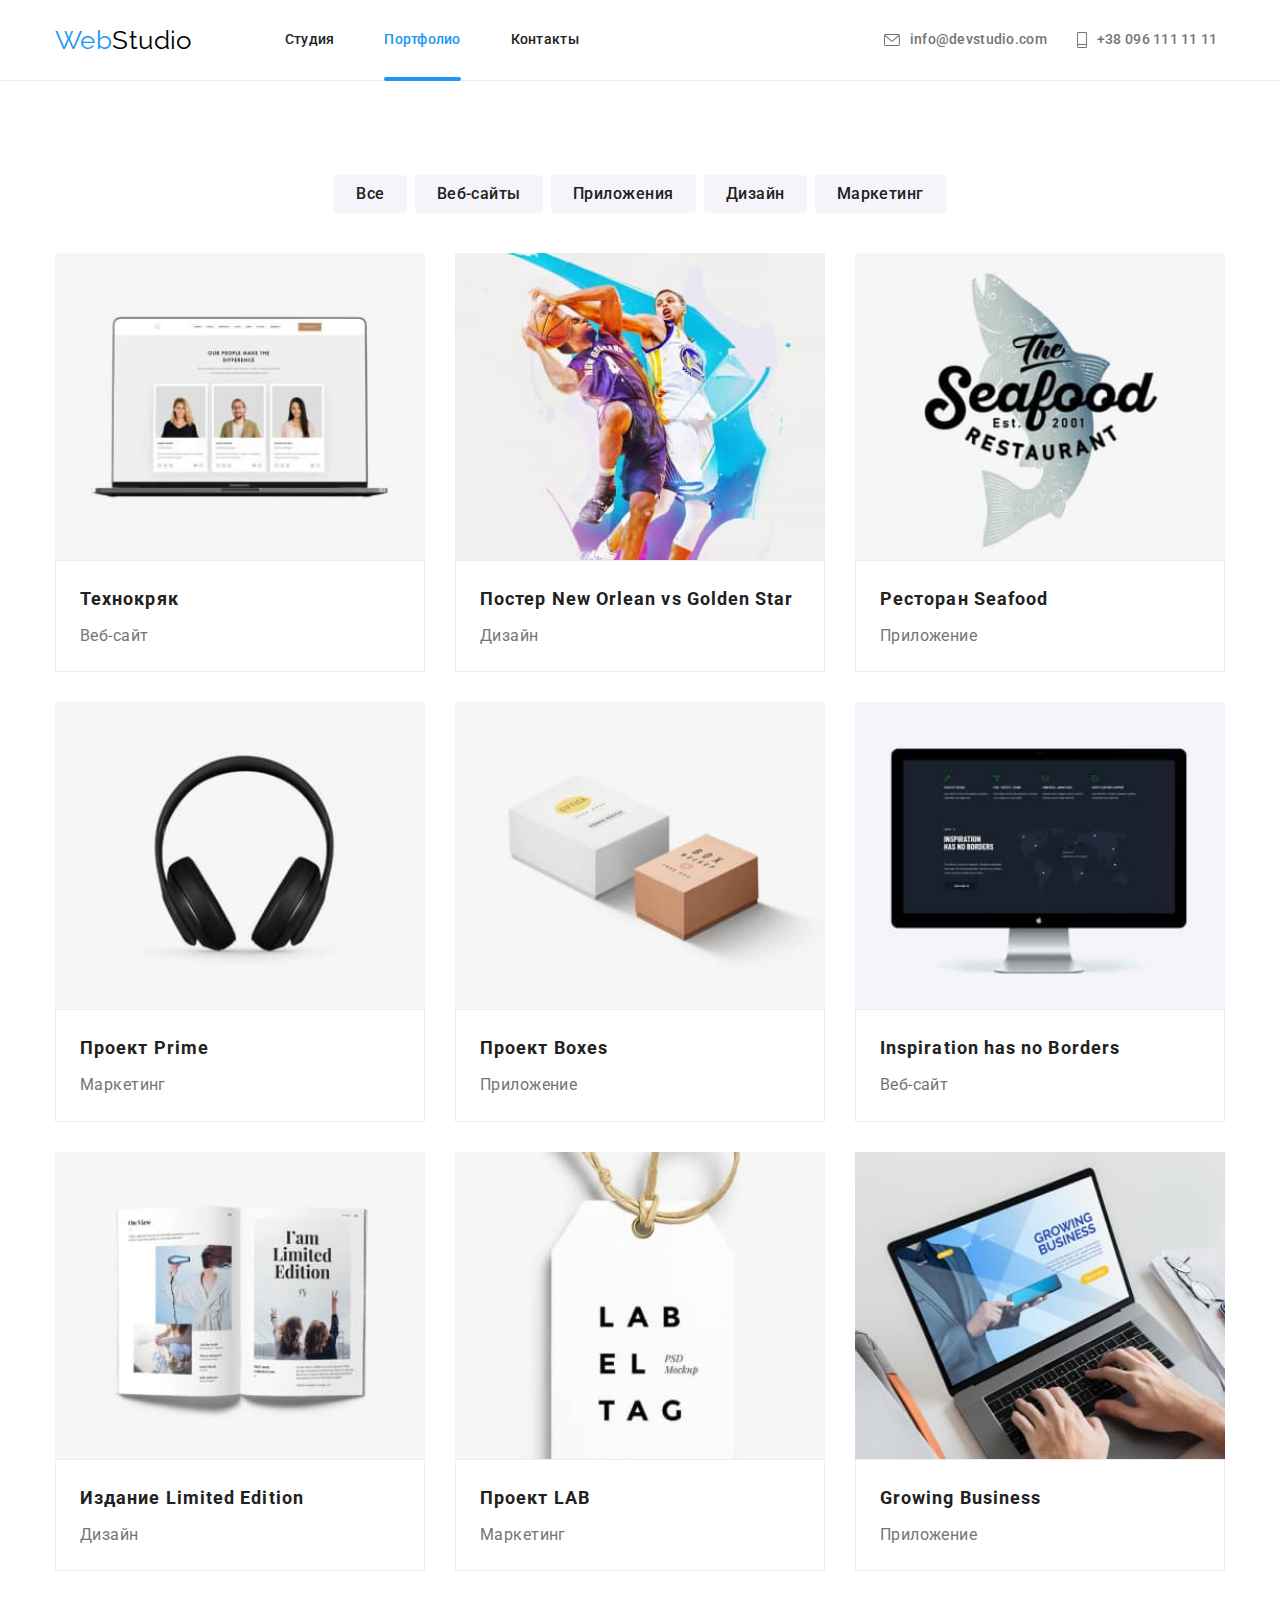
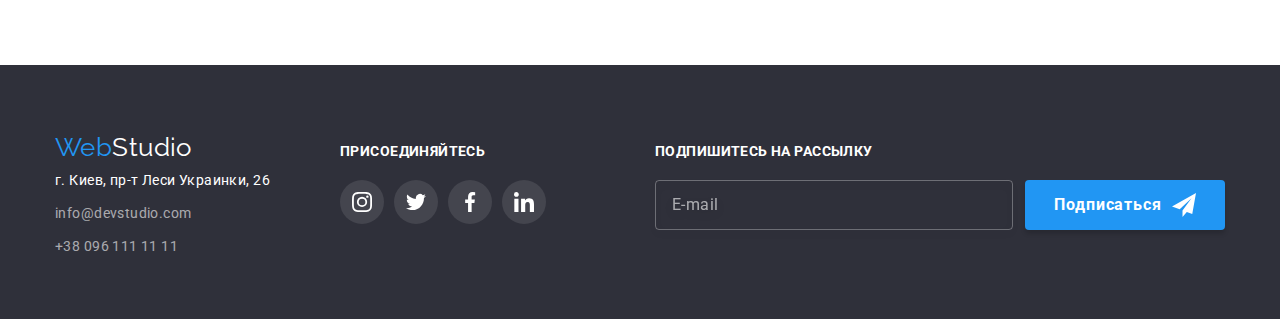
==== commit 326e9d46: "adaptive" ====
--- a/portfolio.html
+++ b/portfolio.html
@@ -78,10 +78,17 @@
                     <li class="card-set__item service__item">
                         <a class="link service__link" href="#" target="_blank" rel="noopener noreferrer nofollow">
                             <div class="service__thumb">
-                                <img srcset="./image/portfolio/port-1_1x.jpg 450w, ./image/portfolio/port-1_2x.jpg 900w"
-                                  src="./image/portfolio/port-1_1x.jpg"
-                                  alt="Веб-сайт Технокряк"
-                                  sizes="(min-width: 769px) 30vw, (min-width: 481px) 50vw, (max-width: 480px) 100vw">
+                              <picture>
+                                <source srcset="./image/portfolio/port-1_mob_1x.jpg 1x, ./image/portfolio/port-1_mob_1x.jpg 2x"
+                                  media="(max-width: 480px)">
+                                <source srcset="./image/portfolio/port-1_tab_1x.jpg 1x, ./image/portfolio/port-1_tab_1x.jpg 2x"
+                                  media="(min-width: 481px)">
+                                <source srcset="./image/portfolio/port-1_pc_1x.jpg 1x, ./image/portfolio/port-1_pc_1x.jpg 2x"
+                                  media="(min-width: 769px)">
+                                <img src="./image/portfolio/port-1_mob_1x.jpg" alt="Веб-сайт Технокряк"
+                                width="450" height="294">
+                              </picture>
+                                
                                 <div class="service__wrap">
                                     <p class="service__text">Ресурс предлагает комплексные предложения с разным уровнем функционала и
                                         сервисов. Все это позволит посетителю получить исчерпывающие сведения о компании или частном лице.</p>
@@ -97,13 +104,19 @@
                     <li class="card-set__item service__item">
                         <a class="link service__link" href="#" target="_blank" rel="noopener noreferrer nofollow">
                             <div class="service__thumb">
-                                <img srcset="./image/portfolio/port-2_1x.jpg 450w, ./image/portfolio/port-2_2x.jpg 900w"
-                                  src="./image/portfolio/port-2_1x.jpg" alt="Дизайн постера"
-                                  sizes="(min-width: 769px) 30vw, (min-width: 481px) 50vw, (max-width: 480px) 100vw">
-                                <div class="service__wrap">
-                                    <p class="service__text">Ресурс предлагает комплексные предложения с разным уровнем функционала и сервисов. Все это позволит посетителю получить исчерпывающие сведения о компании или частном лице.</p>
-                                </div>
-                            </div>                            
+                              <picture>
+                                <source srcset="./image/portfolio/port-2_mob_1x.jpg 1x, ./image/portfolio/port-2_mob_1x.jpg 2x"
+                                  media="(max-width: 480px)">
+                                <source srcset="./image/portfolio/port-2_tab_1x.jpg 1x, ./image/portfolio/port-2_tab_1x.jpg 2x"
+                                  media="(min-width: 481px)">
+                                <source srcset="./image/portfolio/port-2_pc_1x.jpg 1x, ./image/portfolio/port-2_pc_1x.jpg 2x"
+                                  media="(min-width: 769px)">
+                                <img src="./image/portfolio/port-2_mob_1x.jpg" alt="Постер New Orlean vs Golden Star" width="450" height="294">
+                                
+                                <div class="service__wrap">
+                                    <p class="service__text">Ресурс предлагает комплексные предложения с разным уровнем функционала и сервисов. Все это позволит посетителю получить исчерпывающие сведения о компании или частном лице.</p>
+                                </div>
+                            </div>
                             <div class="service__card">
                                 <h2 class="service__title">Постер New Orlean vs Golden Star</h2>
                                 <p class="service__description">Дизайн</p>
@@ -114,10 +127,15 @@
                     <li class="card-set__item service__item">
                         <a class="link service__link" href="#" target="_blank" rel="noopener noreferrer nofollow">
                             <div class="service__thumb">
-                                <img srcset="./image/portfolio/port-3_1x.jpg 450w, ./image/portfolio/port-3_2x.jpg 900w"
-                                  src="./image/portfolio/port-3_1x.jpg"
-                                  alt="Приложение Seafood"
-                                  sizes="(min-width: 769px) 30vw, (min-width: 481px) 50vw, (max-width: 480px) 100vw">
+                                <picture>
+                                  <source srcset="./image/portfolio/port-3_mob_1x.jpg 1x, ./image/portfolio/port-3_mob_1x.jpg 2x"
+                                    media="(max-width: 480px)">
+                                  <source srcset="./image/portfolio/port-3_tab_1x.jpg 1x, ./image/portfolio/port-3_tab_1x.jpg 2x"
+                                    media="(min-width: 481px)">
+                                  <source srcset="./image/portfolio/port-3_pc_1x.jpg 1x, ./image/portfolio/port-3_pc_1x.jpg 2x"
+                                    media="(min-width: 769px)">
+                                  <img src="./image/portfolio/port-3_mob_1x.jpg" alt="Ресторан Seafood" width="450" height="294">
+
                                 <div class="service__wrap">
                                     <p class="service__text">Ресурс предлагает комплексные предложения с разным уровнем функционала и сервисов. Все это позволит посетителю получить исчерпывающие сведения о компании или частном лице.</p>
                                 </div>
@@ -132,9 +150,15 @@
                     <li class="card-set__item service__item">
                         <a class="link service__link" href="#" target="_blank" rel="noopener noreferrer nofollow">
                             <div class="service__thumb">
-                                <img srcset="./image/portfolio/port-4_1x.jpg 450w, ./image/portfolio/port-4_2x.jpg 900w"
-                                  src="./image/portfolio/port-4_1x.jpg" alt="Проект Prime"
-                                  sizes="(min-width: 769px) 30vw, (min-width: 481px) 50vw, (max-width: 480px) 100vw">
+                                <picture>
+                                  <source srcset="./image/portfolio/port-4_mob_1x.jpg 1x, ./image/portfolio/port-4_mob_1x.jpg 2x"
+                                    media="(max-width: 480px)">
+                                  <source srcset="./image/portfolio/port-4_tab_1x.jpg 1x, ./image/portfolio/port-4_tab_1x.jpg 2x"
+                                    media="(min-width: 481px)">
+                                  <source srcset="./image/portfolio/port-4_pc_1x.jpg 1x, ./image/portfolio/port-4_pc_1x.jpg 2x"
+                                    media="(min-width: 769px)">
+                                  <img src="./image/portfolio/port-4_mob_1x.jpg" alt="Проект Prime" width="450" height="294">
+
                                 <div class="service__wrap">
                                     <p class="service__text">Ресурс предлагает комплексные предложения с разным уровнем функционала и сервисов. Все это позволит посетителю получить исчерпывающие сведения о компании или частном лице.</p>
                                 </div>
@@ -149,9 +173,15 @@
                     <li class="card-set__item service__item">
                         <a class="link service__link" href="#" target="_blank" rel="noopener noreferrer nofollow">
                             <div class="service__thumb">
-                                <img srcset="./image/portfolio/port-5_1x.jpg 450w, ./image/portfolio/port-5_2x.jpg 900w"
-                                  src="./image/portfolio/port-5_1x.jpg" alt="Приложение Boxes"
-                                  sizes="(min-width: 769px) 30vw, (min-width: 481px) 50vw, (max-width: 480px) 100vw">
+                                <picture>
+                                  <source srcset="./image/portfolio/port-5_mob_1x.jpg 1x, ./image/portfolio/port-5_mob_1x.jpg 2x"
+                                    media="(max-width: 480px)">
+                                  <source srcset="./image/portfolio/port-5_tab_1x.jpg 1x, ./image/portfolio/port-5_tab_1x.jpg 2x"
+                                    media="(min-width: 481px)">
+                                  <source srcset="./image/portfolio/port-5_pc_1x.jpg 1x, ./image/portfolio/port-5_pc_1x.jpg 2x"
+                                    media="(min-width: 769px)">
+                                  <img src="./image/portfolio/port-5_mob_1x.jpg" alt="Проект Boxes" width="450" height="294">
+
                                 <div class="service__wrap">
                                     <p class="service__text">Ресурс предлагает комплексные предложения с разным уровнем функционала и сервисов. Все это позволит посетителю получить исчерпывающие сведения о компании или частном лице.</p>
                                 </div>
@@ -166,10 +196,15 @@
                     <li class="card-set__item service__item">
                         <a class="link service__link" href="#" target="_blank" rel="noopener noreferrer nofollow">
                             <div class="service__thumb">
-                                <img srcset="./image/portfolio/port6_1x.jpg 450w, ./image/portfolio/port-6_2x.jpg 900w"
-                                  src="./image/portfolio/port6_1x.jpg"
-                                  alt="Веб-сайт Inspiration has no Borders"
-                                  sizes="(min-width: 769px) 30vw, (min-width: 481px) 50vw, (max-width: 480px) 100vw">
+                                <picture>
+                                  <source srcset="./image/portfolio/port-6_mob_1x.jpg 1x, ./image/portfolio/port-6_mob_1x.jpg 2x"
+                                    media="(max-width: 480px)">
+                                  <source srcset="./image/portfolio/port-6_tab_1x.jpg 1x, ./image/portfolio/port-6_tab_1x.jpg 2x"
+                                    media="(min-width: 481px)">
+                                  <source srcset="./image/portfolio/port-6_pc_1x.jpg 1x, ./image/portfolio/port-6_pc_1x.jpg 2x"
+                                    media="(min-width: 769px)">
+                                  <img src="./image/portfolio/port-6_mob_1x.jpg" alt="Inspiration has no Borders" width="450" height="294">
+
                                 <div class="service__wrap">
                                     <p class="service__text">Ресурс предлагает комплексные предложения с разным уровнем функционала и сервисов. Все это позволит посетителю получить исчерпывающие сведения о компании или частном лице.</p>
                                 </div>
@@ -184,10 +219,15 @@
                     <li class="card-set__item service__item">
                         <a class="link service__link" href="#" target="_blank" rel="noopener noreferrer nofollow">
                             <div class="service__thumb">
-                                <img srcset="./image/portfolio/port7_1x.jpg 450w, ./image/portfolio/port-7_2x.jpg 900w"
-                                  src="./image/portfolio/port7_1x.jpg"
-                                  alt="Дизайн издания Limited Edition"
-                                  sizes="(min-width: 769px) 30vw, (min-width: 481px) 50vw, (max-width: 480px) 100vw">
+                                <picture>
+                                  <source srcset="./image/portfolio/port-7_mob_1x.jpg 1x, ./image/portfolio/port-7_mob_1x.jpg 2x"
+                                    media="(max-width: 480px)">
+                                  <source srcset="./image/portfolio/port-7_tab_1x.jpg 1x, ./image/portfolio/port-7_tab_1x.jpg 2x"
+                                    media="(min-width: 481px)">
+                                  <source srcset="./image/portfolio/port-7_pc_1x.jpg 1x, ./image/portfolio/port-7_pc_1x.jpg 2x"
+                                    media="(min-width: 769px)">
+                                  <img src="./image/portfolio/port-7_mob_1x.jpg" alt="Издание Limited Edition" width="450" height="294">
+
                                 <div class="service__wrap">
                                     <p class="service__text">Ресурс предлагает комплексные предложения с разным уровнем функционала и сервисов. Все это позволит посетителю получить исчерпывающие сведения о компании или частном лице.</p>
                                 </div>
@@ -202,10 +242,15 @@
                     <li class="card-set__item service__item">
                         <a class="link service__link" href="#" target="_blank" rel="noopener noreferrer nofollow">
                             <div class="service__thumb">
-                                <img srcset="./image/portfolio/port8_1x.jpg 450w, ./image/portfolio/port-8_2x.jpg 900w"
-                                  src="./image/portfolio/port8_1x.jpg"
-                                  alt="Проект LAB"
-                                  sizes="(min-width: 769px) 30vw, (min-width: 481px) 50vw, (max-width: 480px) 100vw">
+                                <picture>
+                                  <source srcset="./image/portfolio/port-8_mob_1x.jpg 1x, ./image/portfolio/port-8_mob_1x.jpg 2x"
+                                    media="(max-width: 480px)">
+                                  <source srcset="./image/portfolio/port-8_tab_1x.jpg 1x, ./image/portfolio/port-8_tab_1x.jpg 2x"
+                                    media="(min-width: 481px)">
+                                  <source srcset="./image/portfolio/port-8_pc_1x.jpg 1x, ./image/portfolio/port-8_pc_1x.jpg 2x"
+                                    media="(min-width: 769px)">
+                                  <img src="./image/portfolio/port-8_mob_1x.jpg" alt="Проект LAB" width="450" height="294">
+
                                 <div class="service__wrap">
                                     <p class="service__text">Ресурс предлагает комплексные предложения с разным уровнем функционала и сервисов. Все это позволит посетителю получить исчерпывающие сведения о компании или частном лице.</p>
                                 </div>
@@ -220,10 +265,15 @@
                     <li class="card-set__item service__item">
                         <a class="link service__link" href="#" target="_blank" rel="noopener noreferrer nofollow">
                             <div class="service__thumb">
-                                <img srcset="./image/portfolio/port-9_1x.jpg 450w, ./image/portfolio/port-9_2x.jpg 900w"
-                                src="./image/portfolio/port-9_1x.jpg"
-                                alt="Приложениее Growing Business"
-                                sizes="(min-width: 769px) 30vw, (min-width: 481px) 50vw, (max-width: 480px) 100vw">
+                                <picture>
+                                  <source srcset="./image/portfolio/port-9_mob_1x.jpg 1x, ./image/portfolio/port-9_mob_1x.jpg 2x"
+                                    media="(max-width: 480px)">
+                                  <source srcset="./image/portfolio/port-9_tab_1x.jpg 1x, ./image/portfolio/port-9_tab_1x.jpg 2x"
+                                    media="(min-width: 481px)">
+                                  <source srcset="./image/portfolio/port-9_pc_1x.jpg 1x, ./image/portfolio/port-9_pc_1x.jpg 2x"
+                                    media="(min-width: 769px)">
+                                  <img src="./image/portfolio/port-9_mob_1x.jpg" alt="Growing Business" width="450" height="294">
+
                                 <div class="service__wrap">
                                     <p class="service__text">Ресурс предлагает комплексные предложения с разным уровнем функционала и сервисов. Все это позволит посетителю получить исчерпывающие сведения о компании или частном лице.</p>
                                 </div>
--- a/css/main.min.css
+++ b/css/main.min.css
@@ -1 +1 @@
-h1,h2,h3,p,ul{margin-top:0;margin-bottom:0}ul{padding-left:0}img{display:block;max-width:100%;height:auto}svg{display:block}body{font-family:"Roboto",sans-serif;font-size:14px;line-height:1.71;letter-spacing:.03em;color:#757575}.link{text-decoration:none;color:inherit}.list{list-style:none}.visually-hidden{position:absolute !important;clip:rect(1px 1px 1px 1px);padding:0 !important;border:0 !important;height:1px !important;width:1px !important;overflow:hidden}.section__title{color:#212121;text-align:center}@media screen and (max-width: 768px){.section__title{color:#212121;font-size:28px;line-height:1.17;margin-bottom:30px}}@media screen and (max-width: 768px){.section{padding-top:60px;padding-bottom:60px}}@media screen and (min-width: 769px){.section{padding-top:94px;padding-bottom:94px}.section__title{font-size:36px;line-height:1.166;margin-bottom:50px}}.container{margin-left:auto;margin-right:auto;padding-left:15px;padding-right:15px}@media screen and (max-width: 480px){.container{max-width:480px}}@media screen and (min-width: 481px)and (max-width: 768px){.container{max-width:768px}}@media screen and (min-width: 769px){.container{width:1200px}}.logo{font-family:"Raleway",sans-serif;color:#2196f3}.logo--header{color:#000}.logo__logo{margin-bottom:20px}.logo--footer{color:#fff}@media screen and (min-width: 769px)and (max-width: 1600px){.logo{font-size:26px}}@media screen and (max-width: 768px){.logo{font-weight:700;font-size:24px;line-height:1.1666;display:-webkit-box;display:-ms-flexbox;display:flex}}.icon-set{display:-webkit-box;display:-ms-flexbox;display:flex;-ms-flex-wrap:wrap;flex-wrap:wrap;margin-left:-10px;margin-top:-10px}.icon-set__item{margin-left:10px;margin-top:10px;border-radius:50%}.icon-set__link{display:-webkit-box;display:-ms-flexbox;display:flex;width:44px;height:44px;border-radius:50%;-webkit-box-align:center;-ms-flex-align:center;align-items:center;-webkit-box-pack:center;-ms-flex-pack:center;justify-content:center;-webkit-transition:background-color 250ms cubic-bezier(0.4, 0, 0.2, 1);transition:background-color 250ms cubic-bezier(0.4, 0, 0.2, 1)}.icon-set__link:hover,.icon-set__link:focus{background-color:#2196f3}.icon-set__link:hover .icon-set__icon,.icon-set__link:focus .icon-set__icon{fill:#fff}.icon-set__icon--team{fill:#afb1b8;-webkit-transition:fill 250ms cubic-bezier(0.4, 0, 0.2, 1);transition:fill 250ms cubic-bezier(0.4, 0, 0.2, 1)}.icon-set__link--footer{fill:#fff;background-color:rgba(255,255,255,.1)}.header{border-bottom:1px solid #ececec}.header__pages-link,.header__contacts-link{-webkit-transition:color 250ms cubic-bezier(0.4, 0, 0.2, 1);transition:color 250ms cubic-bezier(0.4, 0, 0.2, 1)}.header__pages-link:hover,.header__pages-link:focus,.header__contacts-link:hover,.header__contacts-link:focus{color:#2196f3}@media screen and (max-width: 480px){.header__container{padding-top:10px;padding-bottom:10px;display:-webkit-box;display:-ms-flexbox;display:flex;-webkit-box-align:center;-ms-flex-align:center;align-items:center;-webkit-box-pack:justify;-ms-flex-pack:justify;justify-content:space-between}.header__mobile-menu{display:none;position:absolute;top:0;left:0;width:100%;height:100vh;background-color:#fff;padding:48px 40px;z-index:1}.header__mobile-menu.is-open{display:block}.header__nav{margin-bottom:302px}.header__pages-item{margin-bottom:30px}.header__pages-item:last-child{margin-bottom:0}.header__contacts-icon{display:none}.header__pages-list{font-weight:500;font-size:40px;line-height:1.175;letter-spacing:.02em}.header__pages-link{color:#212121}.header__pages-link--active{color:#2196f3}.header__contacts-item{font-weight:500;font-size:34px;line-height:1.176;letter-spacing:.02em}.header__contacts-list{display:-webkit-box;display:-ms-flexbox;display:flex;-webkit-box-orient:vertical;-webkit-box-direction:normal;-ms-flex-direction:column;flex-direction:column;margin-bottom:64px}.header__contacts-top{-webkit-box-ordinal-group:0;-ms-flex-order:-1;order:-1;margin-bottom:32px}.header__contacts-bottom{font-weight:500;font-size:24px;line-height:1.166;letter-spacing:.02em;z-index:9}.header__social-list{display:-webkit-box;display:-ms-flexbox;display:flex;-ms-flex-wrap:wrap;flex-wrap:wrap;margin-left:-10px}.header__social-item{border-right:1px solid rgba(33,33,33,.2)}.header__social-item:last-child{border:none}.header__social-link{color:#2196f3;font-weight:500;font-size:18px;line-height:1.22;letter-spacing:.02em;padding-left:10px;padding-right:10px}.header__social-item:first-child{padding-left:0}.burger__button-menu{position:relative;border:none;background-color:rgba(0,0,0,0);padding:0;z-index:2}.burger__button-menu{fill:#212121;-webkit-transition:color 250ms cubic-bezier(0.4, 0, 0.2, 1);transition:color 250ms cubic-bezier(0.4, 0, 0.2, 1)}.burger__button-menu:hover,.burger__button-menu:focus{fill:#2196f3}.burger__close{display:none}.burger__button-menu.is-open .burger__close{display:block}.burger__button-menu.is-open .burger__menu{display:none}}@media screen and (min-width: 481px){.header__social-list{display:none}.header__mobile-menu{display:-webkit-box;display:-ms-flexbox;display:flex;-webkit-box-align:center;-ms-flex-align:center;align-items:center}.header__container,.header__nav{display:-webkit-box;display:-ms-flexbox;display:flex;-webkit-box-align:center;-ms-flex-align:center;align-items:center}.header__pages-list{display:-webkit-box;display:-ms-flexbox;display:flex;width:294px;-webkit-box-pack:justify;-ms-flex-pack:justify;justify-content:space-between}.header__pages-item{-webkit-box-pack:justify;-ms-flex-pack:justify;justify-content:space-between}.header__pages-link{color:#212121;padding-top:32px;padding-bottom:32px;position:relative;display:block}.header__pages-link--active{color:#2196f3}.header__pages-link--active::after{position:absolute;display:block;bottom:-1px;content:"";width:100%;height:4px;border-radius:2px;background-color:#2196f3}.header__contacts-link{display:-webkit-box;display:-ms-flexbox;display:flex;-webkit-box-align:center;-ms-flex-align:center;align-items:center}.header__contacts-icon{margin-right:10px;fill:currentColor}.header .burger__button-menu{display:none}}@media screen and (min-width: 481px)and (max-width: 768px){.header__container{max-width:100%;position:relative}.header__pages-list{-webkit-box-pack:justify;-ms-flex-pack:justify;justify-content:space-between}.header__pages-link,.header__contacts-link{font-weight:500;line-height:1.14;letter-spacing:.02em;-webkit-transition:color 250ms cubic-bezier(0.4, 0, 0.2, 1);transition:color 250ms cubic-bezier(0.4, 0, 0.2, 1)}.header__pages-link:hover,.header__pages-link:focus,.header__contacts-link:hover,.header__contacts-link:focus{color:#2196f3}.header__mobile-menu{margin-left:88px;-webkit-box-pack:justify;-ms-flex-pack:justify;justify-content:space-between}.header__contacts-list{margin-left:84px}.header__contacts-link{font-size:12px}.header__contacts-item{margin-bottom:10px}.header__contacts-item:last-child{margin-bottom:0}}@media screen and (min-width: 769px){.header__container{-webkit-box-pack:center;-ms-flex-pack:center;justify-content:center}.header__contacts-list{display:-webkit-box;display:-ms-flexbox;display:flex;margin-left:300px}.header__contacts-item{margin-right:30px}.header__contacts-item:last-child{margin-right:0}.header__nav{margin-left:93px}.header__pages-link,.header__contacts-link{font-weight:500}}.button{font-family:inherit;cursor:pointer;border-radius:4px;border:rgba(0,0,0,0)}.hero-button{display:-webkit-box;display:-ms-flexbox;display:flex;-webkit-box-pack:center;-ms-flex-pack:center;justify-content:center;-webkit-box-align:center;-ms-flex-align:center;align-items:center;margin-left:auto;margin-right:auto;min-width:200px;padding:10px 28px;background-color:#2196f3;color:#fff;font-weight:700;font-size:16px;line-height:1.88;letter-spacing:.06em;-webkit-box-shadow:0px 4px 4px rgba(0,0,0,.15);box-shadow:0px 4px 4px rgba(0,0,0,.15);-webkit-transition:background-color 250ms cubic-bezier(0.4, 0, 0.2, 1);transition:background-color 250ms cubic-bezier(0.4, 0, 0.2, 1)}.hero-button:hover,.hero-button:focus{background-color:#188ce8}.hero{height:auto;background-color:#2f303a;text-align:center}.hero__title{color:#fff;margin-left:auto;margin-right:auto;margin-bottom:30px;font-weight:900;text-align:center;letter-spacing:.06em;text-transform:uppercase}@media screen and (max-width: 768px){.hero{padding-top:118px;padding-bottom:118px}.hero__title{font-size:26px;line-height:1.62;max-width:360px;height:auto}}@media screen and (min-width: 769px){.hero{padding-top:200px;padding-bottom:200px}.hero__title{font-size:44px;line-height:1.36;max-width:696px;height:auto}}.overlay{margin-left:auto;margin-right:auto;background-repeat:no-repeat;background-position:center;background-size:cover;max-width:1600px;background-image:-webkit-gradient(linear, left top, right top, from(rgba(47, 48, 58, 0.4)), to(rgba(47, 48, 58, 0.4))),url(../../image/index/hero_mobile_1x.jpg);background-image:linear-gradient(to right, rgba(47, 48, 58, 0.4), rgba(47, 48, 58, 0.4)),url(../../image/index/hero_mobile_1x.jpg)}@media screen and (-webkit-min-device-pixel-ratio: 2), screen and (min-resolution: 2dppx){.overlay{background-image:-webkit-gradient(linear, left top, right top, from(rgba(47, 48, 58, 0.4)), to(rgba(47, 48, 58, 0.4))),url(../../image/index/hero_mobile_2x.jpg);background-image:linear-gradient(to right, rgba(47, 48, 58, 0.4), rgba(47, 48, 58, 0.4)),url(../../image/index/hero_mobile_2x.jpg)}}@media screen and (min-width: 481px){.overlay{background-image:-webkit-gradient(linear, left top, right top, from(rgba(47, 48, 58, 0.4)), to(rgba(47, 48, 58, 0.4))),url(../../image/index/hero_tablet_1x.jpg);background-image:linear-gradient(to right, rgba(47, 48, 58, 0.4), rgba(47, 48, 58, 0.4)),url(../../image/index/hero_tablet_1x.jpg)}}@media screen and (min-width: 481px)and (-webkit-min-device-pixel-ratio: 2), screen and (min-width: 481px)and (min-resolution: 2dppx){.overlay{background-image:-webkit-gradient(linear, left top, right top, from(rgba(47, 48, 58, 0.4)), to(rgba(47, 48, 58, 0.4))),url(../../image/index/hero_tablet_2x.jpg);background-image:linear-gradient(to right, rgba(47, 48, 58, 0.4), rgba(47, 48, 58, 0.4)),url(../../image/index/hero_tablet_2x.jpg)}}@media screen and (min-width: 769px){.overlay{background-image:-webkit-gradient(linear, left top, right top, from(rgba(47, 48, 58, 0.4)), to(rgba(47, 48, 58, 0.4))),url(../../image/index/hero_pc_1x.jpg);background-image:linear-gradient(to right, rgba(47, 48, 58, 0.4), rgba(47, 48, 58, 0.4)),url(../../image/index/hero_pc_1x.jpg)}}@media screen and (min-width: 769px)and (-webkit-min-device-pixel-ratio: 2), screen and (min-width: 769px)and (min-resolution: 2dppx){.overlay{background-image:-webkit-gradient(linear, left top, right top, from(rgba(47, 48, 58, 0.4)), to(rgba(47, 48, 58, 0.4))),url(../../image/index/hero_pc_2x.jpg);background-image:linear-gradient(to right, rgba(47, 48, 58, 0.4), rgba(47, 48, 58, 0.4)),url(../../image/index/hero_pc_2x.jpg)}}.benefits{padding-bottom:0}.benefits__item{margin-bottom:30px}.benefits__item:last-child{margin-bottom:0}.benefits__title{color:#212121;font-size:14px;line-height:1.14;text-align:center;text-transform:uppercase;margin-bottom:10px}.benefits__icon-wrapper{height:120px;background-color:#f5f4fa;border-radius:4px;padding-top:25px;padding-bottom:25px;margin-bottom:30px}.benefits__icon{margin-left:auto;margin-right:auto}@media screen and (max-width: 480px){.benefits{padding-bottom:0}.benefits__item{margin-bottom:30px}.benefits__item:last-child{margin-bottom:0}.benefits__title{color:#212121;font-size:14px;line-height:1.14;text-align:center;text-transform:uppercase;margin-bottom:10px}.benefits__icon-wrapper{height:120px;background-color:#f5f4fa;border-radius:4px;padding-top:25px;padding-bottom:25px;margin-bottom:30px}.benefits__icon{margin-left:auto;margin-right:auto}}@media screen and (min-width: 481px){.benefits__item{-ms-flex-preferred-size:calc(50% - 30px);flex-basis:calc(50% - 30px)}}@media screen and (min-width: 769px){.benefits__item{-ms-flex-preferred-size:calc(25% - 30px);flex-basis:calc(25% - 30px)}}@media screen and (max-width: 768px){.examples{display:none}}.examples__item{position:relative;-ms-flex-preferred-size:calc(33.3333333333% - 30px);flex-basis:calc(33.3333333333% - 30px)}.examples__wrap{position:absolute;bottom:0;width:100%;height:70px;display:-webkit-box;display:-ms-flexbox;display:flex;-webkit-box-pack:center;-ms-flex-pack:center;justify-content:center;-webkit-box-align:center;-ms-flex-align:center;align-items:center;background-color:rgba(47,48,58,.8)}.examples__title{font-size:14px;line-height:1.14;text-transform:uppercase;color:#fff}@media screen and (max-width: 480px){.card-set{display:block}}@media screen and (min-width: 481px){.card-set{display:-webkit-box;display:-ms-flexbox;display:flex;-ms-flex-wrap:wrap;flex-wrap:wrap;margin-left:-30px;margin-top:-30px}.card-set__item{margin-left:30px;margin-top:30px}}@media screen and (min-width: 320px){.team{background-color:#f5f4fa}.team__item{background:#fff;-webkit-box-shadow:0px 1px 3px rgba(0,0,0,.12),0px 1px 1px rgba(0,0,0,.14),0px 2px 1px rgba(0,0,0,.2);box-shadow:0px 1px 3px rgba(0,0,0,.12),0px 1px 1px rgba(0,0,0,.14),0px 2px 1px rgba(0,0,0,.2);border-radius:0px 0px 4px 4px;text-align:center}.team__content{padding:30px 15px;display:-webkit-box;display:-ms-flexbox;display:flex;-webkit-box-orient:vertical;-webkit-box-direction:normal;-ms-flex-direction:column;flex-direction:column;-webkit-box-align:center;-ms-flex-align:center;align-items:center}.team__member{color:#212121;font-weight:500;font-size:16px;line-height:1.18;margin-bottom:10px}.team__job{font-size:16px;line-height:1.18;margin-bottom:16px}}@media screen and (max-width: 480px){.team__item{margin-bottom:30px}.team__item:last-child{margin-bottom:0}}@media screen and (min-width: 481px)and (max-width: 768px){.team__item{-ms-flex-preferred-size:calc(50% - 30px);flex-basis:calc(50% - 30px)}}@media screen and (min-width: 769px){.team__item{-ms-flex-preferred-size:calc(25% - 30px);flex-basis:calc(25% - 30px)}}.clients__list{display:-webkit-box;display:-ms-flexbox;display:flex;-ms-flex-wrap:wrap;flex-wrap:wrap;-webkit-box-pack:center;-ms-flex-pack:center;justify-content:center;margin-left:-30px;margin-top:-30px}.clients__link{height:92px;display:-webkit-box;display:-ms-flexbox;display:flex;-webkit-box-align:center;-ms-flex-align:center;align-items:center;-webkit-box-pack:center;-ms-flex-pack:center;justify-content:center;border:1px solid #afb1b8;border-radius:4px;fill:#afb1b8;-webkit-transition:fill 250ms cubic-bezier(0.4, 0, 0.2, 1),border 250ms cubic-bezier(0.4, 0, 0.2, 1);transition:fill 250ms cubic-bezier(0.4, 0, 0.2, 1),border 250ms cubic-bezier(0.4, 0, 0.2, 1)}.clients__link:hover,.clients__link:focus{border:1px solid #2196f3;fill:#2196f3}@media screen and (max-width: 480px){.clients__item{-ms-flex-preferred-size:calc(50% - 30px);flex-basis:calc(50% - 30px)}}@media screen and (max-width: 768px){.clients__item{margin-left:30px;margin-top:30px;-ms-flex-preferred-size:calc(33.3333333333% - 30px);flex-basis:calc(33.3333333333% - 30px)}}@media screen and (min-width: 769px){.clients__item{-ms-flex-preferred-size:calc(16.6666666667% - 30px);flex-basis:calc(16.6666666667% - 30px)}}.footer{background-color:#2f303a;padding-top:60px;padding-bottom:60px}.footer-join__text,.footer-subscribe__text{font-weight:700;font-size:14px;line-height:1.14;text-transform:uppercase;color:#fff;margin-bottom:20px;display:inline-block}.footer-address{font-style:inherit}.footer-subscribe__icon{fill:#fff;margin-left:10px}@media screen and (max-width: 480px){.footer-address__item:not(:last-child){margin-bottom:9px}.footer-join__container{max-width:100%;margin-bottom:60px;display:-webkit-box;display:-ms-flexbox;display:flex;-webkit-box-orient:vertical;-webkit-box-direction:normal;-ms-flex-direction:column;flex-direction:column;-webkit-box-align:center;-ms-flex-align:center;align-items:center}.footer-subscribe__form{max-width:100%}}@media screen and (max-width: 768px){.footer{text-align:center}.footer__logo{margin-bottom:20px;-webkit-box-pack:center;-ms-flex-pack:center;justify-content:center}.footer-subscribe__input{display:block;height:50px;margin-bottom:20px}.footer-address__list{margin-bottom:60px}.footer-address__link[target=_blank]{color:#fff}.footer-address__link{color:rgba(255,255,255,.6);-webkit-transition:color 250ms cubic-bezier(0.4, 0, 0.2, 1);transition:color 250ms cubic-bezier(0.4, 0, 0.2, 1)}.footer-address__link:hover,.footer-address__link:focus{color:#2196f3}.footer-subscribe__form{display:-webkit-box;display:-ms-flexbox;display:flex;-webkit-box-orient:vertical;-webkit-box-direction:normal;-ms-flex-direction:column;flex-direction:column}.footer-subscribe__input{border:1px solid rgba(255,255,255,.3);-webkit-filter:drop-shadow(0px 4px 4px rgba(0, 0, 0, 0.15));filter:drop-shadow(0px 4px 4px rgba(0, 0, 0, 0.15));border-radius:4px;background-color:rgba(0,0,0,0);padding:15px 16px;color:#fff;font-size:16px;line-height:1.25;letter-spacing:.03em}.footer-subscribe__input::-webkit-input-placeholder{font-size:16px;line-height:1.25;letter-spacing:.03em;color:rgba(255,255,255,.6)}.footer-subscribe__input::-moz-placeholder{font-size:16px;line-height:1.25;letter-spacing:.03em;color:rgba(255,255,255,.6)}.footer-subscribe__input:-ms-input-placeholder{font-size:16px;line-height:1.25;letter-spacing:.03em;color:rgba(255,255,255,.6)}.footer-subscribe__input::-ms-input-placeholder{font-size:16px;line-height:1.25;letter-spacing:.03em;color:rgba(255,255,255,.6)}.footer-subscribe__input::placeholder{font-size:16px;line-height:1.25;letter-spacing:.03em;color:rgba(255,255,255,.6)}}@media screen and (min-width: 481px)and (max-width: 768px){.footer__container{display:-webkit-box;display:-ms-flexbox;display:flex;-ms-flex-wrap:wrap;flex-wrap:wrap}.footer__address{margin-left:76px}.footer-join__container{margin-left:165px}.footer-address__item:not(:last-child){margin-bottom:8px}.footer-subscribe__container{margin-left:auto;margin-right:auto}.footer-subscribe__input{width:450px}}@media screen and (min-width: 769px){.footer{background-color:#2f303a;padding-top:60px;padding-bottom:60px}.footer__container{display:-webkit-box;display:-ms-flexbox;display:flex;-webkit-box-align:baseline;-ms-flex-align:baseline;align-items:baseline}.footer__address{margin-right:70px}.footer__logo{margin-bottom:20px}.footer-address{font-style:inherit}.footer-address__item:not(:last-child){margin-bottom:9px}.footer-address__link[target=_blank]{color:#fff}.footer-address__link{color:rgba(255,255,255,.6);-webkit-transition:color 250ms cubic-bezier(0.4, 0, 0.2, 1);transition:color 250ms cubic-bezier(0.4, 0, 0.2, 1)}.footer-address__link:hover,.footer-address__link:focus{color:#2196f3}.footer-join__container{width:206px}.footer-join__text,.footer-subscribe__text{font-weight:700;font-size:14px;line-height:1.14;text-transform:uppercase;color:#fff;margin-bottom:20px;display:inline-block}.footer-subscribe__container{margin-left:auto}.footer-subscribe__input{width:358px;height:50px;margin-right:12px;border:1px solid rgba(255,255,255,.3);-webkit-filter:drop-shadow(0px 4px 4px rgba(0, 0, 0, 0.15));filter:drop-shadow(0px 4px 4px rgba(0, 0, 0, 0.15));border-radius:4px;background-color:rgba(0,0,0,0);padding:15px 16px;color:#fff;font-size:16px;line-height:1.25;letter-spacing:.03em}.footer-subscribe__input::-webkit-input-placeholder{font-size:16px;line-height:1.25;letter-spacing:.03em;color:rgba(255,255,255,.6)}.footer-subscribe__input::-moz-placeholder{font-size:16px;line-height:1.25;letter-spacing:.03em;color:rgba(255,255,255,.6)}.footer-subscribe__input:-ms-input-placeholder{font-size:16px;line-height:1.25;letter-spacing:.03em;color:rgba(255,255,255,.6)}.footer-subscribe__input::-ms-input-placeholder{font-size:16px;line-height:1.25;letter-spacing:.03em;color:rgba(255,255,255,.6)}.footer-subscribe__input::placeholder{font-size:16px;line-height:1.25;letter-spacing:.03em;color:rgba(255,255,255,.6)}.footer-subscribe__form{display:-webkit-box;display:-ms-flexbox;display:flex}.footer-subscribe__icon{fill:#fff;margin-left:10px}}.backdrop{position:fixed;left:0;top:0;width:100%;height:100%;visibility:visible;background-color:rgba(0,0,0,.2);-webkit-transition:opacity 250ms cubic-bezier(0.4, 0, 0.2, 1),visibility 250ms cubic-bezier(0.4, 0, 0.2, 1);transition:opacity 250ms cubic-bezier(0.4, 0, 0.2, 1),visibility 250ms cubic-bezier(0.4, 0, 0.2, 1)}.backdrop.is-hidden{visibility:hidden;opacity:0;pointer-events:none}@media screen and (max-width: 768px){.modal{max-width:450px;min-height:609px}.modal__title{line-height:1.5}.modal__policy{font-size:12px;line-height:1.16}}.modal{position:absolute;-webkit-transform:translate(-50%, -50%) scale(1);transform:translate(-50%, -50%) scale(1);width:528px;height:581px;left:50%;top:50%;padding:40px;text-align:center;-webkit-transition:-webkit-transform 250ms cubic-bezier(0.4, 0, 0.2, 1) 250ms;transition:-webkit-transform 250ms cubic-bezier(0.4, 0, 0.2, 1) 250ms;transition:transform 250ms cubic-bezier(0.4, 0, 0.2, 1) 250ms;transition:transform 250ms cubic-bezier(0.4, 0, 0.2, 1) 250ms, -webkit-transform 250ms cubic-bezier(0.4, 0, 0.2, 1) 250ms;border-radius:4px;background-color:#fff;-webkit-box-shadow:0px 1px 3px rgba(0,0,0,.12),0px 1px 1px rgba(0,0,0,.14),0px 2px 1px rgba(0,0,0,.2);box-shadow:0px 1px 3px rgba(0,0,0,.12),0px 1px 1px rgba(0,0,0,.14),0px 2px 1px rgba(0,0,0,.2)}.backdrop.is-hidden .modal{-webkit-transform:translate(-50%, -50%) scale(1.2);transform:translate(-50%, -50%) scale(1.2)}.modal__title{color:#212121;font-weight:700;font-size:20px;line-height:1.15;letter-spacing:.03em;margin-bottom:12px}.modal__form{width:100%}.modal__item{position:relative;display:-webkit-box;display:-ms-flexbox;display:flex;-webkit-box-orient:vertical;-webkit-box-direction:normal;-ms-flex-direction:column;flex-direction:column;margin-bottom:10px}.modal__item--comment{margin-bottom:20px}.modal__label{color:#757575;margin-right:auto;font-size:12px;line-height:1.16;letter-spacing:.01em;margin-bottom:4px}.modal__input{width:100%;height:40px;border:1px solid;border-color:rgba(33,33,33,.2);border-radius:4px;padding:12px 12px 12px 42px}.modal__input--comment{height:120px;padding-left:16px;padding-right:16px;resize:none}.modal__input:hover,.modal__input:focus{border-color:#2196f3}.modal__input::-webkit-input-placeholder{color:rgba(117,117,117,.5);font-size:14px;line-height:1.14;letter-spacing:.01em}.modal__input::-moz-placeholder{color:rgba(117,117,117,.5);font-size:14px;line-height:1.14;letter-spacing:.01em}.modal__input:-ms-input-placeholder{color:rgba(117,117,117,.5);font-size:14px;line-height:1.14;letter-spacing:.01em}.modal__input::-ms-input-placeholder{color:rgba(117,117,117,.5);font-size:14px;line-height:1.14;letter-spacing:.01em}.modal__input::placeholder{color:rgba(117,117,117,.5);font-size:14px;line-height:1.14;letter-spacing:.01em}.modal__policy{display:-webkit-box;display:-ms-flexbox;display:flex;-webkit-box-align:center;-ms-flex-align:center;align-items:center;-webkit-box-pack:center;-ms-flex-pack:center;justify-content:center;color:#757575;cursor:pointer}.modal__icon{position:absolute;left:12px;bottom:11px;fill:#212121;-webkit-transition:fill 250ms cubic-bezier(0.4, 0, 0.2, 1);transition:fill 250ms cubic-bezier(0.4, 0, 0.2, 1)}.modal__input:hover~.modal__icon,.modal__input:focus~.modal__icon{fill:#2196f3}.modal__checkbox{margin-bottom:30px}.modal__checkbox-input{position:absolute;clip:rect(1px 1px 1px 1px);padding:0;border:0;height:1px;width:1px;overflow:hidden}.modal__policy-link{color:#2196f3;margin-left:4px}.modal__checkbox-icon{display:inline-block;border:2px solid;border-color:#212121;border-radius:2px;width:16px;height:15px;margin-right:7px}.modal__checkbox-input:checked+.modal__policy .modal__checkbox-icon{background-color:#2196f3;border-color:rgba(0,0,0,0);background-image:url("../image/icon-check.svg");background-size:contain;background-origin:border-box}.modal__close-button{position:absolute;right:8px;top:8px;width:30px;height:30px;border-radius:50%;display:-webkit-box;display:-ms-flexbox;display:flex;-webkit-box-pack:center;-ms-flex-pack:center;justify-content:center;-webkit-box-align:center;-ms-flex-align:center;align-items:center;cursor:pointer;border:1px solid rgba(0,0,0,.1);background-color:#fff;fill:#000;-webkit-transition:fill 250ms cubic-bezier(0.4, 0, 0.2, 1);transition:fill 250ms cubic-bezier(0.4, 0, 0.2, 1)}.modal__close-button:hover,.modal__close-button:focus{fill:#2196f3}.filter__button-set{display:-webkit-box;display:-ms-flexbox;display:flex;-ms-flex-wrap:wrap;flex-wrap:wrap;margin-bottom:40px;margin-left:-8px;margin-top:-15px}.filter__item{margin-left:8px;margin-top:15px}.filter__button{background-color:#f5f4fa;color:#212121;font-weight:500;font-size:16px;line-height:1.62;letter-spacing:.03em;padding:6px 22px;-webkit-transition:background-color 250ms cubic-bezier(0.4, 0, 0.2, 1),color 250ms cubic-bezier(0.4, 0, 0.2, 1),-webkit-box-shadow 250ms cubic-bezier(0.4, 0, 0.2, 1);transition:background-color 250ms cubic-bezier(0.4, 0, 0.2, 1),color 250ms cubic-bezier(0.4, 0, 0.2, 1),-webkit-box-shadow 250ms cubic-bezier(0.4, 0, 0.2, 1);transition:background-color 250ms cubic-bezier(0.4, 0, 0.2, 1),color 250ms cubic-bezier(0.4, 0, 0.2, 1),box-shadow 250ms cubic-bezier(0.4, 0, 0.2, 1);transition:background-color 250ms cubic-bezier(0.4, 0, 0.2, 1),color 250ms cubic-bezier(0.4, 0, 0.2, 1),box-shadow 250ms cubic-bezier(0.4, 0, 0.2, 1),-webkit-box-shadow 250ms cubic-bezier(0.4, 0, 0.2, 1)}.filter__button:hover,.filter__button:focus{background-color:#2196f3;color:#fff;-webkit-box-shadow:0px 3px 1px rgba(0,0,0,.1),0px 1px 2px rgba(0,0,0,.08),0px 2px 2px rgba(0,0,0,.12);box-shadow:0px 3px 1px rgba(0,0,0,.1),0px 1px 2px rgba(0,0,0,.08),0px 2px 2px rgba(0,0,0,.12)}@media screen and (min-width: 481px){.filter__button-set{-webkit-box-pack:center;-ms-flex-pack:center;justify-content:center}}.service__link{display:-webkit-box;display:-ms-flexbox;display:flex;-webkit-box-orient:vertical;-webkit-box-direction:normal;-ms-flex-direction:column;flex-direction:column;-webkit-transition:-webkit-box-shadow 250ms cubic-bezier(0.4, 0, 0.2, 1);transition:-webkit-box-shadow 250ms cubic-bezier(0.4, 0, 0.2, 1);transition:box-shadow 250ms cubic-bezier(0.4, 0, 0.2, 1);transition:box-shadow 250ms cubic-bezier(0.4, 0, 0.2, 1), -webkit-box-shadow 250ms cubic-bezier(0.4, 0, 0.2, 1)}.service__link:hover,.service__link:focus{-webkit-box-shadow:0px 1px 1px rgba(0,0,0,.12),0px 4px 4px rgba(0,0,0,.06),1px 4px 6px rgba(0,0,0,.16);box-shadow:0px 1px 1px rgba(0,0,0,.12),0px 4px 4px rgba(0,0,0,.06),1px 4px 6px rgba(0,0,0,.16)}.service__thumb{position:relative;overflow:hidden}.service__wrap{position:absolute;width:100%;height:100%;top:1px;-webkit-transform:translateY(100%);transform:translateY(100%);padding:63px 24px;background-color:rgba(33,150,243,.9);-webkit-transition:-webkit-transform 250ms cubic-bezier(0.4, 0, 0.2, 1);transition:-webkit-transform 250ms cubic-bezier(0.4, 0, 0.2, 1);transition:transform 250ms cubic-bezier(0.4, 0, 0.2, 1);transition:transform 250ms cubic-bezier(0.4, 0, 0.2, 1), -webkit-transform 250ms cubic-bezier(0.4, 0, 0.2, 1)}.service__link:hover .service__wrap,.service__link:focus .service__wrap{-webkit-transform:translateY(0);transform:translateY(0)}.service__text{font-size:18px;line-height:1.56;letter-spacing:.03em;color:#fff;-webkit-transform:scale(2);transform:scale(2);-webkit-transition:-webkit-transform 250ms cubic-bezier(0.4, 0, 0.2, 1) 50ms;transition:-webkit-transform 250ms cubic-bezier(0.4, 0, 0.2, 1) 50ms;transition:transform 250ms cubic-bezier(0.4, 0, 0.2, 1) 50ms;transition:transform 250ms cubic-bezier(0.4, 0, 0.2, 1) 50ms, -webkit-transform 250ms cubic-bezier(0.4, 0, 0.2, 1) 50ms}.service__link:hover .service__text,.service__link:focus .service__text{-webkit-transform:scale(1);transform:scale(1)}.service__card{border:1px solid #eee;padding:20px 24px}.service__title{color:#212121;font-size:18px;line-height:2;letter-spacing:.06em;margin-bottom:4px}.service__description{font-size:16px;line-height:1.88}@media screen and (max-width: 480px){.service__item{margin-bottom:30px}.service__item:last-child{margin-bottom:0}}@media screen and (min-width: 481px)and (max-width: 768px){.service__item{-ms-flex-preferred-size:calc(50% - 30px);flex-basis:calc(50% - 30px);height:100%}}@media screen and (min-width: 769px){.service__item{-ms-flex-preferred-size:calc(33.3333333333% - 30px);flex-basis:calc(33.3333333333% - 30px)}}/*# sourceMappingURL=main.min.css.map */+h1,h2,h3,p,ul{margin-top:0;margin-bottom:0}ul{padding-left:0}img{display:block;max-width:100%;height:auto}svg{display:block}body{font-family:"Roboto",sans-serif;font-size:14px;line-height:1.71;letter-spacing:.03em;color:#757575}.link{text-decoration:none;color:inherit}.list{list-style:none}.visually-hidden{position:absolute !important;clip:rect(1px 1px 1px 1px);padding:0 !important;border:0 !important;height:1px !important;width:1px !important;overflow:hidden}.section__title{color:#212121;text-align:center}@media screen and (max-width: 480px){.section__title{color:#212121;font-size:28px;line-height:1.17;margin-bottom:30px}}@media screen and (max-width: 768px){.section{padding-top:60px;padding-bottom:60px;margin-bottom:30px}.section__title{margin-bottom:30px}}@media screen and (min-width: 769px){.section{padding-top:94px;padding-bottom:94px}.section__title{font-size:36px;line-height:1.166;margin-bottom:50px}}.container{margin-left:auto;margin-right:auto;padding-left:15px;padding-right:15px}@media screen and (max-width: 480px){.container{max-width:480px}}@media screen and (min-width: 481px)and (max-width: 768px){.container{width:768px}}@media screen and (min-width: 769px){.container{width:1200px}}.logo{font-family:"Raleway",sans-serif;color:#2196f3}.logo--header{color:#000}.logo__logo{margin-bottom:20px}.logo--footer{color:#fff}@media screen and (min-width: 769px){.logo{font-size:26px}}@media screen and (max-width: 768px){.logo{font-weight:700;font-size:24px;line-height:1.1666;display:-webkit-box;display:-ms-flexbox;display:flex}}.icon-set{display:-webkit-box;display:-ms-flexbox;display:flex;-ms-flex-wrap:wrap;flex-wrap:wrap;margin-left:-10px;margin-top:-10px}.icon-set__item{margin-left:10px;margin-top:10px;border-radius:50%}.icon-set__link{display:-webkit-box;display:-ms-flexbox;display:flex;width:44px;height:44px;border-radius:50%;-webkit-box-align:center;-ms-flex-align:center;align-items:center;-webkit-box-pack:center;-ms-flex-pack:center;justify-content:center;-webkit-transition:background-color 250ms cubic-bezier(0.4, 0, 0.2, 1);transition:background-color 250ms cubic-bezier(0.4, 0, 0.2, 1)}.icon-set__link:hover,.icon-set__link:focus{background-color:#2196f3}.icon-set__link:hover .icon-set__icon,.icon-set__link:focus .icon-set__icon{fill:#fff}.icon-set__icon--team{fill:#afb1b8;-webkit-transition:fill 250ms cubic-bezier(0.4, 0, 0.2, 1);transition:fill 250ms cubic-bezier(0.4, 0, 0.2, 1)}.icon-set__link--footer{fill:#fff;background-color:rgba(255,255,255,.1)}.header{border-bottom:1px solid #ececec}.header__pages-link,.header__contacts-link{-webkit-transition:color 250ms cubic-bezier(0.4, 0, 0.2, 1);transition:color 250ms cubic-bezier(0.4, 0, 0.2, 1)}.header__pages-link:hover,.header__pages-link:focus,.header__contacts-link:hover,.header__contacts-link:focus{color:#2196f3}@media screen and (max-width: 480px){.header__container{max-width:480px;padding-top:10px;padding-bottom:10px;display:-webkit-box;display:-ms-flexbox;display:flex;-webkit-box-align:center;-ms-flex-align:center;align-items:center;-webkit-box-pack:justify;-ms-flex-pack:justify;justify-content:space-between}.header__mobile-menu{display:none;position:absolute;top:0;left:0;width:100%;height:100vh;background-color:#fff;padding:48px 40px;z-index:1}.header__mobile-menu.is-open{display:block}.header__nav{margin-bottom:302px}.header__pages-item{margin-bottom:30px}.header__pages-item:last-child{margin-bottom:0}.header__contacts-icon{display:none}.header__pages-list{font-weight:500;font-size:40px;line-height:1.175;letter-spacing:.02em}.header__pages-link{color:#212121}.header__pages-link--active{color:#2196f3}.header__contacts-item{font-weight:500;font-size:34px;line-height:1.176;letter-spacing:.02em}.header__contacts-list{display:-webkit-box;display:-ms-flexbox;display:flex;-webkit-box-orient:vertical;-webkit-box-direction:normal;-ms-flex-direction:column;flex-direction:column;margin-bottom:64px}.header__contacts-top{-webkit-box-ordinal-group:0;-ms-flex-order:-1;order:-1;margin-bottom:32px}.header__contacts-bottom{font-weight:500;font-size:24px;line-height:1.166;letter-spacing:.02em;z-index:9}.header__social-list{display:-webkit-box;display:-ms-flexbox;display:flex;-ms-flex-wrap:wrap;flex-wrap:wrap;margin-left:-10px}.header__social-item{border-right:1px solid rgba(33,33,33,.2)}.header__social-item:last-child{border:none}.header__social-link{color:#2196f3;font-weight:500;font-size:18px;line-height:1.22;letter-spacing:.02em;padding-left:10px;padding-right:10px}.header__social-item:first-child{padding-left:0}.burger__button-menu{position:relative;border:none;background-color:rgba(0,0,0,0);padding:0;z-index:2}.burger__button-menu{fill:#212121;-webkit-transition:color 250ms cubic-bezier(0.4, 0, 0.2, 1);transition:color 250ms cubic-bezier(0.4, 0, 0.2, 1)}.burger__button-menu:hover,.burger__button-menu:focus{fill:#2196f3}.burger__close{display:none}.burger__button-menu.is-open .burger__close{display:block}.burger__button-menu.is-open .burger__menu{display:none}}@media screen and (min-width: 481px){.header__container{width:768px}.header__social-list{display:none}.header__mobile-menu{display:-webkit-box;display:-ms-flexbox;display:flex;-webkit-box-align:center;-ms-flex-align:center;align-items:center}.header__container,.header__nav{display:-webkit-box;display:-ms-flexbox;display:flex;-webkit-box-align:center;-ms-flex-align:center;align-items:center}.header__pages-list{display:-webkit-box;display:-ms-flexbox;display:flex;width:294px;-webkit-box-pack:justify;-ms-flex-pack:justify;justify-content:space-between}.header__pages-item{-webkit-box-pack:justify;-ms-flex-pack:justify;justify-content:space-between}.header__pages-link{color:#212121;padding-top:32px;padding-bottom:32px;position:relative;display:block}.header__pages-link--active{color:#2196f3}.header__pages-link--active::after{position:absolute;display:block;bottom:-1px;content:"";width:100%;height:4px;border-radius:2px;background-color:#2196f3}.header__contacts-link{display:-webkit-box;display:-ms-flexbox;display:flex;-webkit-box-align:center;-ms-flex-align:center;align-items:center}.header__contacts-icon{margin-right:10px;fill:currentColor}.header .burger__button-menu{display:none}}@media screen and (min-width: 481px){.header__container{max-width:100%;position:relative}.header__pages-list{-webkit-box-pack:justify;-ms-flex-pack:justify;justify-content:space-between}.header__pages-link,.header__contacts-link{font-weight:500;line-height:1.14;letter-spacing:.02em;-webkit-transition:color 250ms cubic-bezier(0.4, 0, 0.2, 1);transition:color 250ms cubic-bezier(0.4, 0, 0.2, 1)}.header__pages-link:hover,.header__pages-link:focus,.header__contacts-link:hover,.header__contacts-link:focus{color:#2196f3}.header__mobile-menu{margin-left:88px;-webkit-box-pack:justify;-ms-flex-pack:justify;justify-content:space-between}.header__contacts-list{margin-left:84px}.header__contacts-link{font-size:12px}.header__contacts-item{margin-bottom:10px}.header__contacts-item:last-child{margin-bottom:0}}@media screen and (min-width: 769px){.header__container{width:1200px}.header__contacts-list{display:-webkit-box;display:-ms-flexbox;display:flex;margin-left:305px;-webkit-box-align:center;-ms-flex-align:center;align-items:center}.header__contacts-item{margin-right:30px;margin-bottom:0}.header__contacts-item:last-child{margin-right:0}.header__mobile-menu{margin-left:93px}.header__contacts-link{font-size:14px;line-height:1.14;letter-spacing:.02em}}.button{font-family:inherit;cursor:pointer;border-radius:4px;border:rgba(0,0,0,0)}.hero-button{display:-webkit-box;display:-ms-flexbox;display:flex;-webkit-box-pack:center;-ms-flex-pack:center;justify-content:center;-webkit-box-align:center;-ms-flex-align:center;align-items:center;margin-left:auto;margin-right:auto;min-width:200px;padding:10px 28px;background-color:#2196f3;color:#fff;font-weight:700;font-size:16px;line-height:1.88;letter-spacing:.06em;-webkit-box-shadow:0px 4px 4px rgba(0,0,0,.15);box-shadow:0px 4px 4px rgba(0,0,0,.15);-webkit-transition:background-color 250ms cubic-bezier(0.4, 0, 0.2, 1);transition:background-color 250ms cubic-bezier(0.4, 0, 0.2, 1)}.hero-button:hover,.hero-button:focus{background-color:#188ce8}.hero{height:auto;background-color:#2f303a;text-align:center}.hero__title{color:#fff;margin-left:auto;margin-right:auto;margin-bottom:30px;font-weight:900;text-align:center;letter-spacing:.06em;text-transform:uppercase}@media screen and (max-width: 768px){.hero{padding-top:118px;padding-bottom:118px}.hero__title{font-size:26px;line-height:1.62;max-width:360px;height:auto}}@media screen and (min-width: 769px){.hero{padding-top:200px;padding-bottom:200px}.hero__title{font-size:44px;line-height:1.36;max-width:696px;height:auto}}.overlay{margin-left:auto;margin-right:auto;background-repeat:no-repeat;background-position:center;background-size:cover;max-width:1600px;background-image:-webkit-gradient(linear, left top, right top, from(rgba(47, 48, 58, 0.4)), to(rgba(47, 48, 58, 0.4))),url(../../image/index/hero_mobile_1x.jpg);background-image:linear-gradient(to right, rgba(47, 48, 58, 0.4), rgba(47, 48, 58, 0.4)),url(../../image/index/hero_mobile_1x.jpg)}@media screen and (-webkit-min-device-pixel-ratio: 2), screen and (min-resolution: 2dppx){.overlay{background-image:-webkit-gradient(linear, left top, right top, from(rgba(47, 48, 58, 0.4)), to(rgba(47, 48, 58, 0.4))),url(../../image/index/hero_mobile_2x.jpg);background-image:linear-gradient(to right, rgba(47, 48, 58, 0.4), rgba(47, 48, 58, 0.4)),url(../../image/index/hero_mobile_2x.jpg)}}@media screen and (min-width: 481px){.overlay{background-image:-webkit-gradient(linear, left top, right top, from(rgba(47, 48, 58, 0.4)), to(rgba(47, 48, 58, 0.4))),url(../../image/index/hero_tablet_1x.jpg);background-image:linear-gradient(to right, rgba(47, 48, 58, 0.4), rgba(47, 48, 58, 0.4)),url(../../image/index/hero_tablet_1x.jpg)}}@media screen and (min-width: 481px)and (-webkit-min-device-pixel-ratio: 2), screen and (min-width: 481px)and (min-resolution: 2dppx){.overlay{background-image:-webkit-gradient(linear, left top, right top, from(rgba(47, 48, 58, 0.4)), to(rgba(47, 48, 58, 0.4))),url(../../image/index/hero_tablet_2x.jpg);background-image:linear-gradient(to right, rgba(47, 48, 58, 0.4), rgba(47, 48, 58, 0.4)),url(../../image/index/hero_tablet_2x.jpg)}}@media screen and (min-width: 769px){.overlay{background-image:-webkit-gradient(linear, left top, right top, from(rgba(47, 48, 58, 0.4)), to(rgba(47, 48, 58, 0.4))),url(../../image/index/hero_pc_1x.jpg);background-image:linear-gradient(to right, rgba(47, 48, 58, 0.4), rgba(47, 48, 58, 0.4)),url(../../image/index/hero_pc_1x.jpg)}}@media screen and (min-width: 769px)and (-webkit-min-device-pixel-ratio: 2), screen and (min-width: 769px)and (min-resolution: 2dppx){.overlay{background-image:-webkit-gradient(linear, left top, right top, from(rgba(47, 48, 58, 0.4)), to(rgba(47, 48, 58, 0.4))),url(../../image/index/hero_pc_2x.jpg);background-image:linear-gradient(to right, rgba(47, 48, 58, 0.4), rgba(47, 48, 58, 0.4)),url(../../image/index/hero_pc_2x.jpg)}}.benefits{padding-bottom:0}.benefits__item{margin-bottom:30px}.benefits__item:last-child{margin-bottom:0}.benefits__title{color:#212121;font-size:14px;line-height:1.14;text-align:center;text-transform:uppercase;margin-bottom:10px}.benefits__icon-wrapper{height:120px;background-color:#f5f4fa;border-radius:4px;padding-top:25px;padding-bottom:25px;margin-bottom:30px}.benefits__icon{margin-left:auto;margin-right:auto}@media screen and (max-width: 480px){.benefits{padding-bottom:0}.benefits__item{margin-bottom:30px}.benefits__item:last-child{margin-bottom:0}.benefits__title{color:#212121;font-size:14px;line-height:1.14;text-align:center;text-transform:uppercase;margin-bottom:10px}.benefits__icon-wrapper{height:120px;background-color:#f5f4fa;border-radius:4px;padding-top:25px;padding-bottom:25px;margin-bottom:30px}.benefits__icon{margin-left:auto;margin-right:auto}}@media screen and (min-width: 481px){.benefits__item{-ms-flex-preferred-size:calc(50% - 30px);flex-basis:calc(50% - 30px)}}@media screen and (min-width: 769px){.benefits__item{-ms-flex-preferred-size:calc(25% - 30px);flex-basis:calc(25% - 30px)}}@media screen and (max-width: 768px){.examples{display:none}}.examples__item{position:relative;-ms-flex-preferred-size:calc(33.3333333333% - 30px);flex-basis:calc(33.3333333333% - 30px)}.examples__wrap{position:absolute;bottom:0;width:100%;height:70px;display:-webkit-box;display:-ms-flexbox;display:flex;-webkit-box-pack:center;-ms-flex-pack:center;justify-content:center;-webkit-box-align:center;-ms-flex-align:center;align-items:center;background-color:rgba(47,48,58,.8)}.examples__title{font-size:14px;line-height:1.14;text-transform:uppercase;color:#fff}@media screen and (max-width: 480px){.card-set{display:block}}@media screen and (min-width: 481px){.card-set{display:-webkit-box;display:-ms-flexbox;display:flex;-ms-flex-wrap:wrap;flex-wrap:wrap;margin-left:-30px;margin-top:-30px}.card-set__item{margin-left:30px;margin-top:30px}}@media screen and (min-width: 320px){.team{background-color:#f5f4fa}.team__item{background:#fff;-webkit-box-shadow:0px 1px 3px rgba(0,0,0,.12),0px 1px 1px rgba(0,0,0,.14),0px 2px 1px rgba(0,0,0,.2);box-shadow:0px 1px 3px rgba(0,0,0,.12),0px 1px 1px rgba(0,0,0,.14),0px 2px 1px rgba(0,0,0,.2);border-radius:0px 0px 4px 4px;text-align:center}.team__content{padding:30px 15px;display:-webkit-box;display:-ms-flexbox;display:flex;-webkit-box-orient:vertical;-webkit-box-direction:normal;-ms-flex-direction:column;flex-direction:column;-webkit-box-align:center;-ms-flex-align:center;align-items:center}.team__member{color:#212121;font-weight:500;font-size:16px;line-height:1.18;margin-bottom:10px}.team__job{font-size:16px;line-height:1.18;margin-bottom:16px}}@media screen and (max-width: 767px){.team__item{margin-bottom:30px}.team__item:last-child{margin-bottom:0}}@media screen and (min-width: 768px)and (max-width: 1199px){.team__item{-ms-flex-preferred-size:calc(50% - 30px);flex-basis:calc(50% - 30px)}}@media screen and (min-width: 1200px){.team__item{-ms-flex-preferred-size:calc(25% - 30px);flex-basis:calc(25% - 30px)}}.clients__list{display:-webkit-box;display:-ms-flexbox;display:flex;-ms-flex-wrap:wrap;flex-wrap:wrap;-webkit-box-pack:center;-ms-flex-pack:center;justify-content:center;margin-left:-30px;margin-top:-30px}.clients__link{height:92px;display:-webkit-box;display:-ms-flexbox;display:flex;-webkit-box-align:center;-ms-flex-align:center;align-items:center;-webkit-box-pack:center;-ms-flex-pack:center;justify-content:center;border:1px solid #afb1b8;border-radius:4px;fill:#afb1b8;-webkit-transition:fill 250ms cubic-bezier(0.4, 0, 0.2, 1),border 250ms cubic-bezier(0.4, 0, 0.2, 1);transition:fill 250ms cubic-bezier(0.4, 0, 0.2, 1),border 250ms cubic-bezier(0.4, 0, 0.2, 1)}.clients__link:hover,.clients__link:focus{border:1px solid #2196f3;fill:#2196f3}@media screen and (max-width: 480px){.clients__item{margin-left:30px;margin-top:30px}}@media screen and (max-width: 480px){.clients__item{-ms-flex-preferred-size:calc(50% - 30px);flex-basis:calc(50% - 30px)}}@media screen and (min-width: 481px)and (max-width: 768px){.clients__item{-ms-flex-preferred-size:calc(33.3333333333% - 30px);flex-basis:calc(33.3333333333% - 30px)}}@media screen and (min-width: 769px){.clients__item{-ms-flex-preferred-size:calc(16.6666666667% - 30px);flex-basis:calc(16.6666666667% - 30px)}}.footer{background-color:#2f303a;padding-top:60px;padding-bottom:60px}.footer-join__text,.footer-subscribe__text{font-weight:700;font-size:14px;line-height:1.14;text-transform:uppercase;color:#fff;margin-bottom:20px;display:inline-block}.footer-address{font-style:inherit}.footer-subscribe__icon{fill:#fff;margin-left:10px}@media screen and (max-width: 480px){.footer-address__item:not(:last-child){margin-bottom:9px}.footer-join__container{max-width:100%;margin-bottom:60px;display:-webkit-box;display:-ms-flexbox;display:flex;-webkit-box-orient:vertical;-webkit-box-direction:normal;-ms-flex-direction:column;flex-direction:column;-webkit-box-align:center;-ms-flex-align:center;align-items:center}.footer-subscribe__form{max-width:100%}}@media screen and (max-width: 768px){.footer{text-align:center}.footer__logo{margin-bottom:20px;-webkit-box-pack:center;-ms-flex-pack:center;justify-content:center}.footer-subscribe__input{display:block;height:50px;margin-bottom:20px}.footer-address__list{margin-bottom:60px}.footer-address__link[target=_blank]{color:#fff}.footer-address__link{color:rgba(255,255,255,.6);-webkit-transition:color 250ms cubic-bezier(0.4, 0, 0.2, 1);transition:color 250ms cubic-bezier(0.4, 0, 0.2, 1)}.footer-address__link:hover,.footer-address__link:focus{color:#2196f3}.footer-subscribe__form{display:-webkit-box;display:-ms-flexbox;display:flex;-webkit-box-orient:vertical;-webkit-box-direction:normal;-ms-flex-direction:column;flex-direction:column}.footer-subscribe__input{border:1px solid rgba(255,255,255,.3);-webkit-filter:drop-shadow(0px 4px 4px rgba(0, 0, 0, 0.15));filter:drop-shadow(0px 4px 4px rgba(0, 0, 0, 0.15));border-radius:4px;background-color:rgba(0,0,0,0);padding:15px 16px;color:#fff;font-size:16px;line-height:1.25;letter-spacing:.03em}.footer-subscribe__input::-webkit-input-placeholder{font-size:16px;line-height:1.25;letter-spacing:.03em;color:rgba(255,255,255,.6)}.footer-subscribe__input::-moz-placeholder{font-size:16px;line-height:1.25;letter-spacing:.03em;color:rgba(255,255,255,.6)}.footer-subscribe__input:-ms-input-placeholder{font-size:16px;line-height:1.25;letter-spacing:.03em;color:rgba(255,255,255,.6)}.footer-subscribe__input::-ms-input-placeholder{font-size:16px;line-height:1.25;letter-spacing:.03em;color:rgba(255,255,255,.6)}.footer-subscribe__input::placeholder{font-size:16px;line-height:1.25;letter-spacing:.03em;color:rgba(255,255,255,.6)}}@media screen and (min-width: 481px)and (max-width: 768px){.footer__container{display:-webkit-box;display:-ms-flexbox;display:flex;-ms-flex-wrap:wrap;flex-wrap:wrap}.footer__address{margin-left:76px}.footer-join__container{margin-left:165px}.footer-address__item:not(:last-child){margin-bottom:8px}.footer-subscribe__container{margin-left:auto;margin-right:auto}.footer-subscribe__input{width:450px}}@media screen and (min-width: 769px){.footer{background-color:#2f303a;padding-top:60px;padding-bottom:60px}.footer__container{display:-webkit-box;display:-ms-flexbox;display:flex;-webkit-box-align:baseline;-ms-flex-align:baseline;align-items:baseline}.footer__address{margin-right:70px}.footer__logo{margin-bottom:20px}.footer-address{font-style:inherit}.footer-address__item:not(:last-child){margin-bottom:9px}.footer-address__link[target=_blank]{color:#fff}.footer-address__link{color:rgba(255,255,255,.6);-webkit-transition:color 250ms cubic-bezier(0.4, 0, 0.2, 1);transition:color 250ms cubic-bezier(0.4, 0, 0.2, 1)}.footer-address__link:hover,.footer-address__link:focus{color:#2196f3}.footer-join__container{width:206px}.footer-join__text,.footer-subscribe__text{font-weight:700;font-size:14px;line-height:1.14;text-transform:uppercase;color:#fff;margin-bottom:20px;display:inline-block}.footer-subscribe__container{margin-left:auto}.footer-subscribe__input{width:358px;height:50px;margin-right:12px;border:1px solid rgba(255,255,255,.3);-webkit-filter:drop-shadow(0px 4px 4px rgba(0, 0, 0, 0.15));filter:drop-shadow(0px 4px 4px rgba(0, 0, 0, 0.15));border-radius:4px;background-color:rgba(0,0,0,0);padding:15px 16px;color:#fff;font-size:16px;line-height:1.25;letter-spacing:.03em}.footer-subscribe__input::-webkit-input-placeholder{font-size:16px;line-height:1.25;letter-spacing:.03em;color:rgba(255,255,255,.6)}.footer-subscribe__input::-moz-placeholder{font-size:16px;line-height:1.25;letter-spacing:.03em;color:rgba(255,255,255,.6)}.footer-subscribe__input:-ms-input-placeholder{font-size:16px;line-height:1.25;letter-spacing:.03em;color:rgba(255,255,255,.6)}.footer-subscribe__input::-ms-input-placeholder{font-size:16px;line-height:1.25;letter-spacing:.03em;color:rgba(255,255,255,.6)}.footer-subscribe__input::placeholder{font-size:16px;line-height:1.25;letter-spacing:.03em;color:rgba(255,255,255,.6)}.footer-subscribe__form{display:-webkit-box;display:-ms-flexbox;display:flex}.footer-subscribe__icon{fill:#fff;margin-left:10px}}.backdrop{position:fixed;left:0;top:0;width:100%;height:100%;visibility:visible;background-color:rgba(0,0,0,.2);-webkit-transition:opacity 250ms cubic-bezier(0.4, 0, 0.2, 1),visibility 250ms cubic-bezier(0.4, 0, 0.2, 1);transition:opacity 250ms cubic-bezier(0.4, 0, 0.2, 1),visibility 250ms cubic-bezier(0.4, 0, 0.2, 1)}.backdrop.is-hidden{visibility:hidden;opacity:0;pointer-events:none}.modal{position:absolute;-webkit-transform:translate(-50%, -50%) scale(1);transform:translate(-50%, -50%) scale(1);left:50%;top:50%;padding:40px;text-align:center;-webkit-transition:-webkit-transform 250ms cubic-bezier(0.4, 0, 0.2, 1) 250ms;transition:-webkit-transform 250ms cubic-bezier(0.4, 0, 0.2, 1) 250ms;transition:transform 250ms cubic-bezier(0.4, 0, 0.2, 1) 250ms;transition:transform 250ms cubic-bezier(0.4, 0, 0.2, 1) 250ms, -webkit-transform 250ms cubic-bezier(0.4, 0, 0.2, 1) 250ms;border-radius:4px;background-color:#fff;-webkit-box-shadow:0px 1px 3px rgba(0,0,0,.12),0px 1px 1px rgba(0,0,0,.14),0px 2px 1px rgba(0,0,0,.2);box-shadow:0px 1px 3px rgba(0,0,0,.12),0px 1px 1px rgba(0,0,0,.14),0px 2px 1px rgba(0,0,0,.2)}.backdrop.is-hidden .modal{-webkit-transform:translate(-50%, -50%) scale(1.2);transform:translate(-50%, -50%) scale(1.2)}.modal__title{color:#212121;font-weight:700;font-size:20px;line-height:1.15;letter-spacing:.03em;margin-bottom:12px}.modal__form{width:100%}.modal__item{position:relative;display:-webkit-box;display:-ms-flexbox;display:flex;-webkit-box-orient:vertical;-webkit-box-direction:normal;-ms-flex-direction:column;flex-direction:column;margin-bottom:10px}.modal__item--comment{margin-bottom:20px}.modal__label{color:#757575;margin-right:auto;font-size:12px;line-height:1.16;letter-spacing:.01em;margin-bottom:4px}.modal__input{width:100%;height:40px;border:1px solid;border-color:rgba(33,33,33,.2);border-radius:4px;padding:12px 12px 12px 42px}.modal__input--comment{height:120px;padding-left:16px;padding-right:16px;resize:none}.modal__input:hover,.modal__input:focus{border-color:#2196f3}.modal__input::-webkit-input-placeholder{color:rgba(117,117,117,.5);font-size:14px;line-height:1.14;letter-spacing:.01em}.modal__input::-moz-placeholder{color:rgba(117,117,117,.5);font-size:14px;line-height:1.14;letter-spacing:.01em}.modal__input:-ms-input-placeholder{color:rgba(117,117,117,.5);font-size:14px;line-height:1.14;letter-spacing:.01em}.modal__input::-ms-input-placeholder{color:rgba(117,117,117,.5);font-size:14px;line-height:1.14;letter-spacing:.01em}.modal__input::placeholder{color:rgba(117,117,117,.5);font-size:14px;line-height:1.14;letter-spacing:.01em}.modal__policy{display:-webkit-box;display:-ms-flexbox;display:flex;-webkit-box-align:center;-ms-flex-align:center;align-items:center;-webkit-box-pack:center;-ms-flex-pack:center;justify-content:center;color:#757575;cursor:pointer}.modal__icon{position:absolute;left:12px;bottom:11px;fill:#212121;-webkit-transition:fill 250ms cubic-bezier(0.4, 0, 0.2, 1);transition:fill 250ms cubic-bezier(0.4, 0, 0.2, 1)}.modal__input:hover~.modal__icon,.modal__input:focus~.modal__icon{fill:#2196f3}.modal__checkbox{margin-bottom:30px}.modal__checkbox-input{position:absolute;clip:rect(1px 1px 1px 1px);padding:0;border:0;height:1px;width:1px;overflow:hidden}.modal__policy-link{color:#2196f3;margin-left:4px}.modal__checkbox-icon{display:inline-block;border:2px solid;border-color:#212121;border-radius:2px;width:16px;height:15px;margin-right:7px}.modal__checkbox-input:checked+.modal__policy .modal__checkbox-icon{background-color:#2196f3;border-color:rgba(0,0,0,0);background-image:url("../image/icon-check.svg");background-size:contain;background-origin:border-box}.modal__close-button{position:absolute;right:8px;top:8px;width:30px;height:30px;border-radius:50%;display:-webkit-box;display:-ms-flexbox;display:flex;-webkit-box-pack:center;-ms-flex-pack:center;justify-content:center;-webkit-box-align:center;-ms-flex-align:center;align-items:center;cursor:pointer;border:1px solid rgba(0,0,0,.1);background-color:#fff;fill:#000;-webkit-transition:fill 250ms cubic-bezier(0.4, 0, 0.2, 1);transition:fill 250ms cubic-bezier(0.4, 0, 0.2, 1)}.modal__close-button:hover,.modal__close-button:focus{fill:#2196f3}@media screen and (max-width: 768px){.modal{max-width:450px;min-height:609px}.modal__title{line-height:1.5}.modal__policy{font-size:12px;line-height:1.16}}@media screen and (max-width: 769px){.modal{width:100%;min-height:581px}}.filter__button-set{display:-webkit-box;display:-ms-flexbox;display:flex;-ms-flex-wrap:wrap;flex-wrap:wrap;margin-bottom:40px;margin-left:-8px;margin-top:-15px}.filter__item{margin-left:8px;margin-top:15px}.filter__button{background-color:#f5f4fa;color:#212121;font-weight:500;font-size:16px;line-height:1.62;letter-spacing:.03em;padding:6px 22px;-webkit-transition:background-color 250ms cubic-bezier(0.4, 0, 0.2, 1),color 250ms cubic-bezier(0.4, 0, 0.2, 1),-webkit-box-shadow 250ms cubic-bezier(0.4, 0, 0.2, 1);transition:background-color 250ms cubic-bezier(0.4, 0, 0.2, 1),color 250ms cubic-bezier(0.4, 0, 0.2, 1),-webkit-box-shadow 250ms cubic-bezier(0.4, 0, 0.2, 1);transition:background-color 250ms cubic-bezier(0.4, 0, 0.2, 1),color 250ms cubic-bezier(0.4, 0, 0.2, 1),box-shadow 250ms cubic-bezier(0.4, 0, 0.2, 1);transition:background-color 250ms cubic-bezier(0.4, 0, 0.2, 1),color 250ms cubic-bezier(0.4, 0, 0.2, 1),box-shadow 250ms cubic-bezier(0.4, 0, 0.2, 1),-webkit-box-shadow 250ms cubic-bezier(0.4, 0, 0.2, 1)}.filter__button:hover,.filter__button:focus{background-color:#2196f3;color:#fff;-webkit-box-shadow:0px 3px 1px rgba(0,0,0,.1),0px 1px 2px rgba(0,0,0,.08),0px 2px 2px rgba(0,0,0,.12);box-shadow:0px 3px 1px rgba(0,0,0,.1),0px 1px 2px rgba(0,0,0,.08),0px 2px 2px rgba(0,0,0,.12)}@media screen and (min-width: 481px){.filter__button-set{-webkit-box-pack:center;-ms-flex-pack:center;justify-content:center}}.service__link{display:-webkit-box;display:-ms-flexbox;display:flex;-webkit-box-orient:vertical;-webkit-box-direction:normal;-ms-flex-direction:column;flex-direction:column;-webkit-transition:-webkit-box-shadow 250ms cubic-bezier(0.4, 0, 0.2, 1);transition:-webkit-box-shadow 250ms cubic-bezier(0.4, 0, 0.2, 1);transition:box-shadow 250ms cubic-bezier(0.4, 0, 0.2, 1);transition:box-shadow 250ms cubic-bezier(0.4, 0, 0.2, 1), -webkit-box-shadow 250ms cubic-bezier(0.4, 0, 0.2, 1)}.service__link:hover,.service__link:focus{-webkit-box-shadow:0px 1px 1px rgba(0,0,0,.12),0px 4px 4px rgba(0,0,0,.06),1px 4px 6px rgba(0,0,0,.16);box-shadow:0px 1px 1px rgba(0,0,0,.12),0px 4px 4px rgba(0,0,0,.06),1px 4px 6px rgba(0,0,0,.16)}.service__thumb{position:relative;overflow:hidden}.service__wrap{position:absolute;width:100%;height:100%;top:1px;-webkit-transform:translateY(100%);transform:translateY(100%);padding-left:24px;padding-right:24px;background-color:rgba(33,150,243,.9);-webkit-transition:-webkit-transform 250ms cubic-bezier(0.4, 0, 0.2, 1);transition:-webkit-transform 250ms cubic-bezier(0.4, 0, 0.2, 1);transition:transform 250ms cubic-bezier(0.4, 0, 0.2, 1);transition:transform 250ms cubic-bezier(0.4, 0, 0.2, 1), -webkit-transform 250ms cubic-bezier(0.4, 0, 0.2, 1)}.service__link:hover .service__wrap,.service__link:focus .service__wrap{-webkit-transform:translateY(0);transform:translateY(0)}.service__text{font-size:18px;line-height:1.56;letter-spacing:.03em;color:#fff;-webkit-transform:scale(2);transform:scale(2);-webkit-transition:-webkit-transform 250ms cubic-bezier(0.4, 0, 0.2, 1) 50ms;transition:-webkit-transform 250ms cubic-bezier(0.4, 0, 0.2, 1) 50ms;transition:transform 250ms cubic-bezier(0.4, 0, 0.2, 1) 50ms;transition:transform 250ms cubic-bezier(0.4, 0, 0.2, 1) 50ms, -webkit-transform 250ms cubic-bezier(0.4, 0, 0.2, 1) 50ms}.service__link:hover .service__text,.service__link:focus .service__text{-webkit-transform:scale(1);transform:scale(1)}.service__card{border:1px solid #eee;padding:20px 24px}.service__title{color:#212121;font-size:18px;line-height:2;letter-spacing:.06em;margin-bottom:4px}.service__description{font-size:16px;line-height:1.88}@media screen and (max-width: 480px){.service__item{margin-bottom:30px}.service__item:last-child{margin-bottom:0}.service__wrap{display:-webkit-box;display:-ms-flexbox;display:flex;-webkit-box-align:center;-ms-flex-align:center;align-items:center}}@media screen and (min-width: 481px)and (max-width: 768px){.service__item{-ms-flex-preferred-size:calc(50% - 30px);flex-basis:calc(50% - 30px);height:100%}.service__wrap{display:-webkit-box;display:-ms-flexbox;display:flex;-webkit-box-align:center;-ms-flex-align:center;align-items:center}}@media screen and (min-width: 769px){.service__item{-ms-flex-preferred-size:calc(33.3333333333% - 30px);flex-basis:calc(33.3333333333% - 30px)}.service__wrap{padding:63px 24px}}/*# sourceMappingURL=main.min.css.map */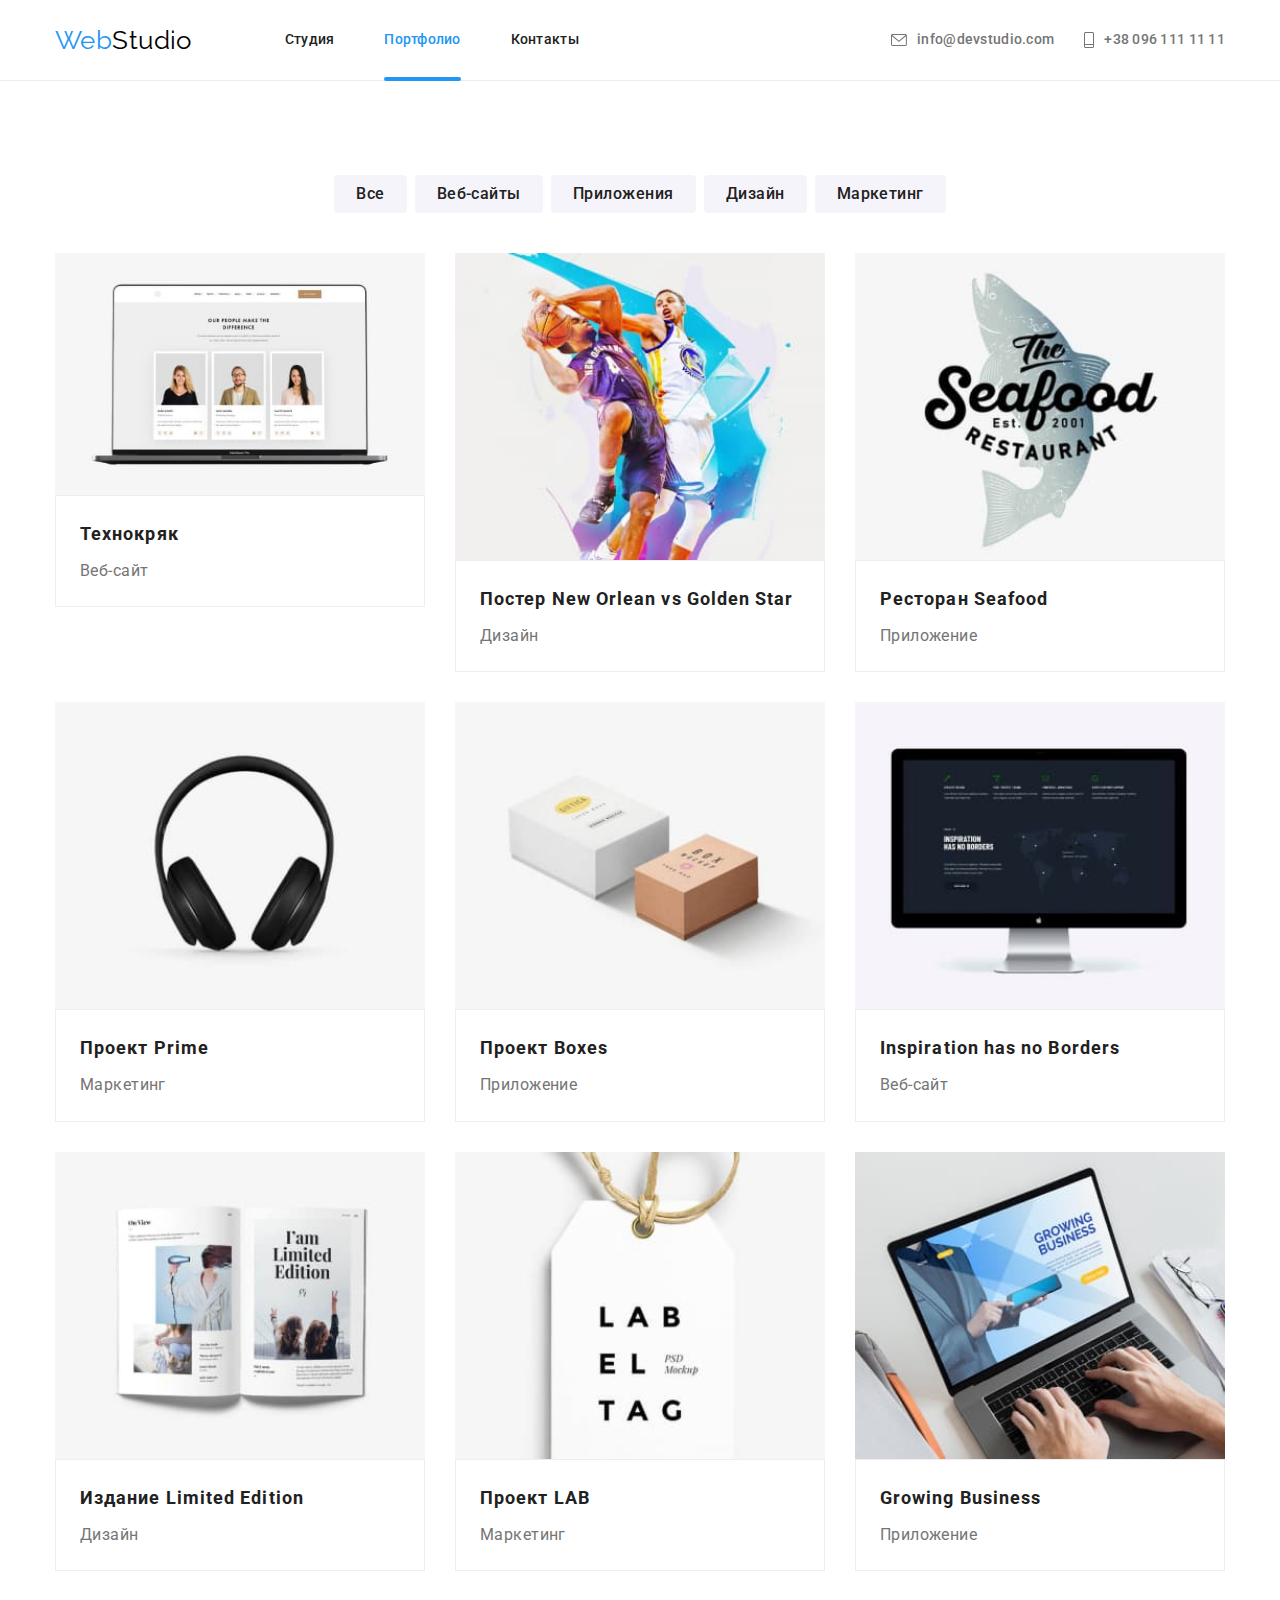
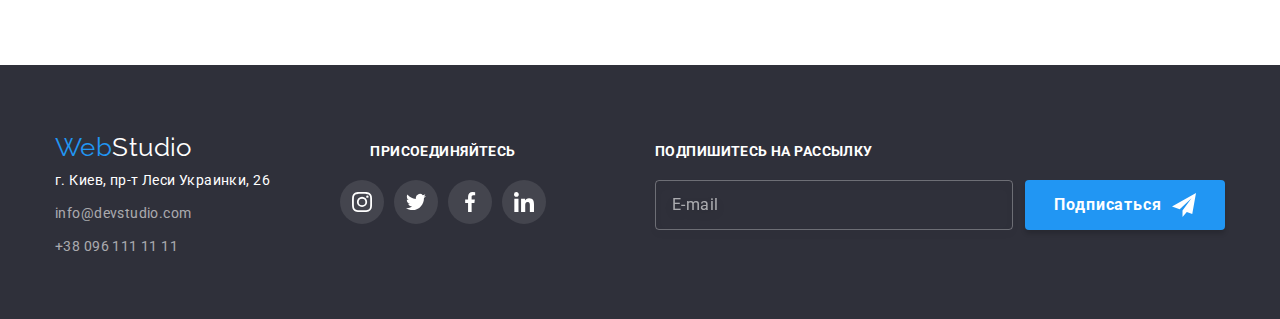
==== commit d76003ba: "images" ====
--- a/portfolio.html
+++ b/portfolio.html
@@ -26,28 +26,35 @@
                         <li class="header__pages-item"> <a class="link header__pages-link" href="#">Контакты</a> </li>
                     </ul>
                 </nav>
-                <ul class="list header__contacts-list">
-                    <li class="header__contacts-item header__contacts-bottom"> <a class="link header__contacts-link" href="mailto:info@devstudio.com">
-                        <svg class="header__contacts-icon" width="16" height="12"><use href="./image/symbol-defs.svg#icon-envelope"></use>
-                        </svg>info@devstudio.com</a></li>
-                    <li class="header__contacts-item header__contacts-top"> <a class="link header__contacts-link" href="tel:+380961111111">
-                        <svg class="header__contacts-icon" width="10" height="16"><use href="./image/symbol-defs.svg#icon-phone"></use></svg>
-                        +38 096 111 11 11</a> </li>
-                </ul>
-                <ul class="list header__social-list">
-                    <li class="header__social-item">
-                        <a class="link header__social-link" href="#">Instagram</a>
-                    </li>
-                    <li class="header__social-item">
-                        <a class="link header__social-link" href="#">Twitter</a>
-                    </li>
-                    <li class="header__social-item">
-                        <a class="link header__social-link" href="#">Facebook</a>
-                    </li>
-                    <li class="header__social-item">
-                        <a class="link header__social-link" href="#">LinkedIn</a>
-                    </li>
-                </ul>
+                <div>
+                    <ul class="list header__contacts-list">
+                        <li class="header__contacts-item header__contacts-bottom"> <a class="link header__contacts-link"
+                                href="mailto:info@devstudio.com">
+                                <svg class="header__contacts-icon" width="16" height="12">
+                                    <use href="./image/symbol-defs.svg#icon-envelope"></use>
+                                </svg>info@devstudio.com</a></li>
+                        <li class="header__contacts-item header__contacts-top"> <a class="link header__contacts-link"
+                                href="tel:+380961111111">
+                                <svg class="header__contacts-icon" width="10" height="16">
+                                    <use href="./image/symbol-defs.svg#icon-phone"></use>
+                                </svg>
+                                +38 096 111 11 11</a> </li>
+                    </ul>
+                    <ul class="list header__social-list">
+                        <li class="header__social-item">
+                            <a class="link header__social-link" href="#">Instagram</a>
+                        </li>
+                        <li class="header__social-item">
+                            <a class="link header__social-link" href="#">Twitter</a>
+                        </li>
+                        <li class="header__social-item">
+                            <a class="link header__social-link" href="#">Facebook</a>
+                        </li>
+                        <li class="header__social-item">
+                            <a class="link header__social-link" href="#">LinkedIn</a>
+                        </li>
+                    </ul>
+                </div>
             </div>
             
             
@@ -79,12 +86,11 @@
                         <a class="link service__link" href="#" target="_blank" rel="noopener noreferrer nofollow">
                             <div class="service__thumb">
                               <picture>
-                                <source srcset="./image/portfolio/port-1_mob_1x.jpg 1x, ./image/portfolio/port-1_mob_1x.jpg 2x"
-                                  media="(max-width: 480px)">
+                                <source srcset="./image/portfolio/port-1_mob_1x.jpg 1x, ./image/portfolio/port-1_mob_1x.jpg 2x" type="image">
                                 <source srcset="./image/portfolio/port-1_tab_1x.jpg 1x, ./image/portfolio/port-1_tab_1x.jpg 2x"
-                                  media="(min-width: 481px)">
+                                  media="(min-width: 768px)" type="image">
                                 <source srcset="./image/portfolio/port-1_pc_1x.jpg 1x, ./image/portfolio/port-1_pc_1x.jpg 2x"
-                                  media="(min-width: 769px)">
+                                  media="(min-width: 1200px)" type="image">
                                 <img src="./image/portfolio/port-1_mob_1x.jpg" alt="Веб-сайт Технокряк"
                                 width="450" height="294">
                               </picture>
@@ -104,15 +110,15 @@
                     <li class="card-set__item service__item">
                         <a class="link service__link" href="#" target="_blank" rel="noopener noreferrer nofollow">
                             <div class="service__thumb">
-                              <picture>
-                                <source srcset="./image/portfolio/port-2_mob_1x.jpg 1x, ./image/portfolio/port-2_mob_1x.jpg 2x"
-                                  media="(max-width: 480px)">
-                                <source srcset="./image/portfolio/port-2_tab_1x.jpg 1x, ./image/portfolio/port-2_tab_1x.jpg 2x"
-                                  media="(min-width: 481px)">
-                                <source srcset="./image/portfolio/port-2_pc_1x.jpg 1x, ./image/portfolio/port-2_pc_1x.jpg 2x"
-                                  media="(min-width: 769px)">
-                                <img src="./image/portfolio/port-2_mob_1x.jpg" alt="Постер New Orlean vs Golden Star" width="450" height="294">
-                                
+                                <picture>
+                                    <source srcset="./image/portfolio/port-2_mob_1x.jpg 1x, ./image/portfolio/port-2_mob_1x.jpg 2x"
+                                        media="(max-width: 480px)">
+                                    <source srcset="./image/portfolio/port-2_tab_1x.jpg 1x, ./image/portfolio/port-2_tab_1x.jpg 2x"
+                                        media="(min-width: 481px)">
+                                    <source srcset="./image/portfolio/port-2_pc_1x.jpg 1x, ./image/portfolio/port-2_pc_1x.jpg 2x"
+                                        media="(min-width: 769px)">
+                                    <img src="./image/portfolio/port-2_mob_1x.jpg" alt="Постер New Orlean vs Golden Star" width="450" height="294">
+                                </picture>
                                 <div class="service__wrap">
                                     <p class="service__text">Ресурс предлагает комплексные предложения с разным уровнем функционала и сервисов. Все это позволит посетителю получить исчерпывающие сведения о компании или частном лице.</p>
                                 </div>
@@ -135,7 +141,7 @@
                                   <source srcset="./image/portfolio/port-3_pc_1x.jpg 1x, ./image/portfolio/port-3_pc_1x.jpg 2x"
                                     media="(min-width: 769px)">
                                   <img src="./image/portfolio/port-3_mob_1x.jpg" alt="Ресторан Seafood" width="450" height="294">
-
+                                </picture>
                                 <div class="service__wrap">
                                     <p class="service__text">Ресурс предлагает комплексные предложения с разным уровнем функционала и сервисов. Все это позволит посетителю получить исчерпывающие сведения о компании или частном лице.</p>
                                 </div>
@@ -158,7 +164,7 @@
                                   <source srcset="./image/portfolio/port-4_pc_1x.jpg 1x, ./image/portfolio/port-4_pc_1x.jpg 2x"
                                     media="(min-width: 769px)">
                                   <img src="./image/portfolio/port-4_mob_1x.jpg" alt="Проект Prime" width="450" height="294">
-
+                                </picture>
                                 <div class="service__wrap">
                                     <p class="service__text">Ресурс предлагает комплексные предложения с разным уровнем функционала и сервисов. Все это позволит посетителю получить исчерпывающие сведения о компании или частном лице.</p>
                                 </div>
@@ -181,7 +187,7 @@
                                   <source srcset="./image/portfolio/port-5_pc_1x.jpg 1x, ./image/portfolio/port-5_pc_1x.jpg 2x"
                                     media="(min-width: 769px)">
                                   <img src="./image/portfolio/port-5_mob_1x.jpg" alt="Проект Boxes" width="450" height="294">
-
+                                </picture>
                                 <div class="service__wrap">
                                     <p class="service__text">Ресурс предлагает комплексные предложения с разным уровнем функционала и сервисов. Все это позволит посетителю получить исчерпывающие сведения о компании или частном лице.</p>
                                 </div>
@@ -204,7 +210,7 @@
                                   <source srcset="./image/portfolio/port-6_pc_1x.jpg 1x, ./image/portfolio/port-6_pc_1x.jpg 2x"
                                     media="(min-width: 769px)">
                                   <img src="./image/portfolio/port-6_mob_1x.jpg" alt="Inspiration has no Borders" width="450" height="294">
-
+                                </picture>
                                 <div class="service__wrap">
                                     <p class="service__text">Ресурс предлагает комплексные предложения с разным уровнем функционала и сервисов. Все это позволит посетителю получить исчерпывающие сведения о компании или частном лице.</p>
                                 </div>
@@ -227,7 +233,7 @@
                                   <source srcset="./image/portfolio/port-7_pc_1x.jpg 1x, ./image/portfolio/port-7_pc_1x.jpg 2x"
                                     media="(min-width: 769px)">
                                   <img src="./image/portfolio/port-7_mob_1x.jpg" alt="Издание Limited Edition" width="450" height="294">
-
+                                </picture>
                                 <div class="service__wrap">
                                     <p class="service__text">Ресурс предлагает комплексные предложения с разным уровнем функционала и сервисов. Все это позволит посетителю получить исчерпывающие сведения о компании или частном лице.</p>
                                 </div>
@@ -250,7 +256,7 @@
                                   <source srcset="./image/portfolio/port-8_pc_1x.jpg 1x, ./image/portfolio/port-8_pc_1x.jpg 2x"
                                     media="(min-width: 769px)">
                                   <img src="./image/portfolio/port-8_mob_1x.jpg" alt="Проект LAB" width="450" height="294">
-
+                                </picture>
                                 <div class="service__wrap">
                                     <p class="service__text">Ресурс предлагает комплексные предложения с разным уровнем функционала и сервисов. Все это позволит посетителю получить исчерпывающие сведения о компании или частном лице.</p>
                                 </div>
@@ -273,7 +279,7 @@
                                   <source srcset="./image/portfolio/port-9_pc_1x.jpg 1x, ./image/portfolio/port-9_pc_1x.jpg 2x"
                                     media="(min-width: 769px)">
                                   <img src="./image/portfolio/port-9_mob_1x.jpg" alt="Growing Business" width="450" height="294">
-
+                                </picture>
                                 <div class="service__wrap">
                                     <p class="service__text">Ресурс предлагает комплексные предложения с разным уровнем функционала и сервисов. Все это позволит посетителю получить исчерпывающие сведения о компании или частном лице.</p>
                                 </div>
--- a/css/main.min.css
+++ b/css/main.min.css
@@ -1 +1 @@
-h1,h2,h3,p,ul{margin-top:0;margin-bottom:0}ul{padding-left:0}img{display:block;max-width:100%;height:auto}svg{display:block}body{font-family:"Roboto",sans-serif;font-size:14px;line-height:1.71;letter-spacing:.03em;color:#757575}.link{text-decoration:none;color:inherit}.list{list-style:none}.visually-hidden{position:absolute !important;clip:rect(1px 1px 1px 1px);padding:0 !important;border:0 !important;height:1px !important;width:1px !important;overflow:hidden}.section__title{color:#212121;text-align:center}@media screen and (max-width: 480px){.section__title{color:#212121;font-size:28px;line-height:1.17;margin-bottom:30px}}@media screen and (max-width: 768px){.section{padding-top:60px;padding-bottom:60px;margin-bottom:30px}.section__title{margin-bottom:30px}}@media screen and (min-width: 769px){.section{padding-top:94px;padding-bottom:94px}.section__title{font-size:36px;line-height:1.166;margin-bottom:50px}}.container{margin-left:auto;margin-right:auto;padding-left:15px;padding-right:15px}@media screen and (max-width: 480px){.container{max-width:480px}}@media screen and (min-width: 481px)and (max-width: 768px){.container{width:768px}}@media screen and (min-width: 769px){.container{width:1200px}}.logo{font-family:"Raleway",sans-serif;color:#2196f3}.logo--header{color:#000}.logo__logo{margin-bottom:20px}.logo--footer{color:#fff}@media screen and (min-width: 769px){.logo{font-size:26px}}@media screen and (max-width: 768px){.logo{font-weight:700;font-size:24px;line-height:1.1666;display:-webkit-box;display:-ms-flexbox;display:flex}}.icon-set{display:-webkit-box;display:-ms-flexbox;display:flex;-ms-flex-wrap:wrap;flex-wrap:wrap;margin-left:-10px;margin-top:-10px}.icon-set__item{margin-left:10px;margin-top:10px;border-radius:50%}.icon-set__link{display:-webkit-box;display:-ms-flexbox;display:flex;width:44px;height:44px;border-radius:50%;-webkit-box-align:center;-ms-flex-align:center;align-items:center;-webkit-box-pack:center;-ms-flex-pack:center;justify-content:center;-webkit-transition:background-color 250ms cubic-bezier(0.4, 0, 0.2, 1);transition:background-color 250ms cubic-bezier(0.4, 0, 0.2, 1)}.icon-set__link:hover,.icon-set__link:focus{background-color:#2196f3}.icon-set__link:hover .icon-set__icon,.icon-set__link:focus .icon-set__icon{fill:#fff}.icon-set__icon--team{fill:#afb1b8;-webkit-transition:fill 250ms cubic-bezier(0.4, 0, 0.2, 1);transition:fill 250ms cubic-bezier(0.4, 0, 0.2, 1)}.icon-set__link--footer{fill:#fff;background-color:rgba(255,255,255,.1)}.header{border-bottom:1px solid #ececec}.header__pages-link,.header__contacts-link{-webkit-transition:color 250ms cubic-bezier(0.4, 0, 0.2, 1);transition:color 250ms cubic-bezier(0.4, 0, 0.2, 1)}.header__pages-link:hover,.header__pages-link:focus,.header__contacts-link:hover,.header__contacts-link:focus{color:#2196f3}@media screen and (max-width: 480px){.header__container{max-width:480px;padding-top:10px;padding-bottom:10px;display:-webkit-box;display:-ms-flexbox;display:flex;-webkit-box-align:center;-ms-flex-align:center;align-items:center;-webkit-box-pack:justify;-ms-flex-pack:justify;justify-content:space-between}.header__mobile-menu{display:none;position:absolute;top:0;left:0;width:100%;height:100vh;background-color:#fff;padding:48px 40px;z-index:1}.header__mobile-menu.is-open{display:block}.header__nav{margin-bottom:302px}.header__pages-item{margin-bottom:30px}.header__pages-item:last-child{margin-bottom:0}.header__contacts-icon{display:none}.header__pages-list{font-weight:500;font-size:40px;line-height:1.175;letter-spacing:.02em}.header__pages-link{color:#212121}.header__pages-link--active{color:#2196f3}.header__contacts-item{font-weight:500;font-size:34px;line-height:1.176;letter-spacing:.02em}.header__contacts-list{display:-webkit-box;display:-ms-flexbox;display:flex;-webkit-box-orient:vertical;-webkit-box-direction:normal;-ms-flex-direction:column;flex-direction:column;margin-bottom:64px}.header__contacts-top{-webkit-box-ordinal-group:0;-ms-flex-order:-1;order:-1;margin-bottom:32px}.header__contacts-bottom{font-weight:500;font-size:24px;line-height:1.166;letter-spacing:.02em;z-index:9}.header__social-list{display:-webkit-box;display:-ms-flexbox;display:flex;-ms-flex-wrap:wrap;flex-wrap:wrap;margin-left:-10px}.header__social-item{border-right:1px solid rgba(33,33,33,.2)}.header__social-item:last-child{border:none}.header__social-link{color:#2196f3;font-weight:500;font-size:18px;line-height:1.22;letter-spacing:.02em;padding-left:10px;padding-right:10px}.header__social-item:first-child{padding-left:0}.burger__button-menu{position:relative;border:none;background-color:rgba(0,0,0,0);padding:0;z-index:2}.burger__button-menu{fill:#212121;-webkit-transition:color 250ms cubic-bezier(0.4, 0, 0.2, 1);transition:color 250ms cubic-bezier(0.4, 0, 0.2, 1)}.burger__button-menu:hover,.burger__button-menu:focus{fill:#2196f3}.burger__close{display:none}.burger__button-menu.is-open .burger__close{display:block}.burger__button-menu.is-open .burger__menu{display:none}}@media screen and (min-width: 481px){.header__container{width:768px}.header__social-list{display:none}.header__mobile-menu{display:-webkit-box;display:-ms-flexbox;display:flex;-webkit-box-align:center;-ms-flex-align:center;align-items:center}.header__container,.header__nav{display:-webkit-box;display:-ms-flexbox;display:flex;-webkit-box-align:center;-ms-flex-align:center;align-items:center}.header__pages-list{display:-webkit-box;display:-ms-flexbox;display:flex;width:294px;-webkit-box-pack:justify;-ms-flex-pack:justify;justify-content:space-between}.header__pages-item{-webkit-box-pack:justify;-ms-flex-pack:justify;justify-content:space-between}.header__pages-link{color:#212121;padding-top:32px;padding-bottom:32px;position:relative;display:block}.header__pages-link--active{color:#2196f3}.header__pages-link--active::after{position:absolute;display:block;bottom:-1px;content:"";width:100%;height:4px;border-radius:2px;background-color:#2196f3}.header__contacts-link{display:-webkit-box;display:-ms-flexbox;display:flex;-webkit-box-align:center;-ms-flex-align:center;align-items:center}.header__contacts-icon{margin-right:10px;fill:currentColor}.header .burger__button-menu{display:none}}@media screen and (min-width: 481px){.header__container{max-width:100%;position:relative}.header__pages-list{-webkit-box-pack:justify;-ms-flex-pack:justify;justify-content:space-between}.header__pages-link,.header__contacts-link{font-weight:500;line-height:1.14;letter-spacing:.02em;-webkit-transition:color 250ms cubic-bezier(0.4, 0, 0.2, 1);transition:color 250ms cubic-bezier(0.4, 0, 0.2, 1)}.header__pages-link:hover,.header__pages-link:focus,.header__contacts-link:hover,.header__contacts-link:focus{color:#2196f3}.header__mobile-menu{margin-left:88px;-webkit-box-pack:justify;-ms-flex-pack:justify;justify-content:space-between}.header__contacts-list{margin-left:84px}.header__contacts-link{font-size:12px}.header__contacts-item{margin-bottom:10px}.header__contacts-item:last-child{margin-bottom:0}}@media screen and (min-width: 769px){.header__container{width:1200px}.header__contacts-list{display:-webkit-box;display:-ms-flexbox;display:flex;margin-left:305px;-webkit-box-align:center;-ms-flex-align:center;align-items:center}.header__contacts-item{margin-right:30px;margin-bottom:0}.header__contacts-item:last-child{margin-right:0}.header__mobile-menu{margin-left:93px}.header__contacts-link{font-size:14px;line-height:1.14;letter-spacing:.02em}}.button{font-family:inherit;cursor:pointer;border-radius:4px;border:rgba(0,0,0,0)}.hero-button{display:-webkit-box;display:-ms-flexbox;display:flex;-webkit-box-pack:center;-ms-flex-pack:center;justify-content:center;-webkit-box-align:center;-ms-flex-align:center;align-items:center;margin-left:auto;margin-right:auto;min-width:200px;padding:10px 28px;background-color:#2196f3;color:#fff;font-weight:700;font-size:16px;line-height:1.88;letter-spacing:.06em;-webkit-box-shadow:0px 4px 4px rgba(0,0,0,.15);box-shadow:0px 4px 4px rgba(0,0,0,.15);-webkit-transition:background-color 250ms cubic-bezier(0.4, 0, 0.2, 1);transition:background-color 250ms cubic-bezier(0.4, 0, 0.2, 1)}.hero-button:hover,.hero-button:focus{background-color:#188ce8}.hero{height:auto;background-color:#2f303a;text-align:center}.hero__title{color:#fff;margin-left:auto;margin-right:auto;margin-bottom:30px;font-weight:900;text-align:center;letter-spacing:.06em;text-transform:uppercase}@media screen and (max-width: 768px){.hero{padding-top:118px;padding-bottom:118px}.hero__title{font-size:26px;line-height:1.62;max-width:360px;height:auto}}@media screen and (min-width: 769px){.hero{padding-top:200px;padding-bottom:200px}.hero__title{font-size:44px;line-height:1.36;max-width:696px;height:auto}}.overlay{margin-left:auto;margin-right:auto;background-repeat:no-repeat;background-position:center;background-size:cover;max-width:1600px;background-image:-webkit-gradient(linear, left top, right top, from(rgba(47, 48, 58, 0.4)), to(rgba(47, 48, 58, 0.4))),url(../../image/index/hero_mobile_1x.jpg);background-image:linear-gradient(to right, rgba(47, 48, 58, 0.4), rgba(47, 48, 58, 0.4)),url(../../image/index/hero_mobile_1x.jpg)}@media screen and (-webkit-min-device-pixel-ratio: 2), screen and (min-resolution: 2dppx){.overlay{background-image:-webkit-gradient(linear, left top, right top, from(rgba(47, 48, 58, 0.4)), to(rgba(47, 48, 58, 0.4))),url(../../image/index/hero_mobile_2x.jpg);background-image:linear-gradient(to right, rgba(47, 48, 58, 0.4), rgba(47, 48, 58, 0.4)),url(../../image/index/hero_mobile_2x.jpg)}}@media screen and (min-width: 481px){.overlay{background-image:-webkit-gradient(linear, left top, right top, from(rgba(47, 48, 58, 0.4)), to(rgba(47, 48, 58, 0.4))),url(../../image/index/hero_tablet_1x.jpg);background-image:linear-gradient(to right, rgba(47, 48, 58, 0.4), rgba(47, 48, 58, 0.4)),url(../../image/index/hero_tablet_1x.jpg)}}@media screen and (min-width: 481px)and (-webkit-min-device-pixel-ratio: 2), screen and (min-width: 481px)and (min-resolution: 2dppx){.overlay{background-image:-webkit-gradient(linear, left top, right top, from(rgba(47, 48, 58, 0.4)), to(rgba(47, 48, 58, 0.4))),url(../../image/index/hero_tablet_2x.jpg);background-image:linear-gradient(to right, rgba(47, 48, 58, 0.4), rgba(47, 48, 58, 0.4)),url(../../image/index/hero_tablet_2x.jpg)}}@media screen and (min-width: 769px){.overlay{background-image:-webkit-gradient(linear, left top, right top, from(rgba(47, 48, 58, 0.4)), to(rgba(47, 48, 58, 0.4))),url(../../image/index/hero_pc_1x.jpg);background-image:linear-gradient(to right, rgba(47, 48, 58, 0.4), rgba(47, 48, 58, 0.4)),url(../../image/index/hero_pc_1x.jpg)}}@media screen and (min-width: 769px)and (-webkit-min-device-pixel-ratio: 2), screen and (min-width: 769px)and (min-resolution: 2dppx){.overlay{background-image:-webkit-gradient(linear, left top, right top, from(rgba(47, 48, 58, 0.4)), to(rgba(47, 48, 58, 0.4))),url(../../image/index/hero_pc_2x.jpg);background-image:linear-gradient(to right, rgba(47, 48, 58, 0.4), rgba(47, 48, 58, 0.4)),url(../../image/index/hero_pc_2x.jpg)}}.benefits{padding-bottom:0}.benefits__item{margin-bottom:30px}.benefits__item:last-child{margin-bottom:0}.benefits__title{color:#212121;font-size:14px;line-height:1.14;text-align:center;text-transform:uppercase;margin-bottom:10px}.benefits__icon-wrapper{height:120px;background-color:#f5f4fa;border-radius:4px;padding-top:25px;padding-bottom:25px;margin-bottom:30px}.benefits__icon{margin-left:auto;margin-right:auto}@media screen and (max-width: 480px){.benefits{padding-bottom:0}.benefits__item{margin-bottom:30px}.benefits__item:last-child{margin-bottom:0}.benefits__title{color:#212121;font-size:14px;line-height:1.14;text-align:center;text-transform:uppercase;margin-bottom:10px}.benefits__icon-wrapper{height:120px;background-color:#f5f4fa;border-radius:4px;padding-top:25px;padding-bottom:25px;margin-bottom:30px}.benefits__icon{margin-left:auto;margin-right:auto}}@media screen and (min-width: 481px){.benefits__item{-ms-flex-preferred-size:calc(50% - 30px);flex-basis:calc(50% - 30px)}}@media screen and (min-width: 769px){.benefits__item{-ms-flex-preferred-size:calc(25% - 30px);flex-basis:calc(25% - 30px)}}@media screen and (max-width: 768px){.examples{display:none}}.examples__item{position:relative;-ms-flex-preferred-size:calc(33.3333333333% - 30px);flex-basis:calc(33.3333333333% - 30px)}.examples__wrap{position:absolute;bottom:0;width:100%;height:70px;display:-webkit-box;display:-ms-flexbox;display:flex;-webkit-box-pack:center;-ms-flex-pack:center;justify-content:center;-webkit-box-align:center;-ms-flex-align:center;align-items:center;background-color:rgba(47,48,58,.8)}.examples__title{font-size:14px;line-height:1.14;text-transform:uppercase;color:#fff}@media screen and (max-width: 480px){.card-set{display:block}}@media screen and (min-width: 481px){.card-set{display:-webkit-box;display:-ms-flexbox;display:flex;-ms-flex-wrap:wrap;flex-wrap:wrap;margin-left:-30px;margin-top:-30px}.card-set__item{margin-left:30px;margin-top:30px}}@media screen and (min-width: 320px){.team{background-color:#f5f4fa}.team__item{background:#fff;-webkit-box-shadow:0px 1px 3px rgba(0,0,0,.12),0px 1px 1px rgba(0,0,0,.14),0px 2px 1px rgba(0,0,0,.2);box-shadow:0px 1px 3px rgba(0,0,0,.12),0px 1px 1px rgba(0,0,0,.14),0px 2px 1px rgba(0,0,0,.2);border-radius:0px 0px 4px 4px;text-align:center}.team__content{padding:30px 15px;display:-webkit-box;display:-ms-flexbox;display:flex;-webkit-box-orient:vertical;-webkit-box-direction:normal;-ms-flex-direction:column;flex-direction:column;-webkit-box-align:center;-ms-flex-align:center;align-items:center}.team__member{color:#212121;font-weight:500;font-size:16px;line-height:1.18;margin-bottom:10px}.team__job{font-size:16px;line-height:1.18;margin-bottom:16px}}@media screen and (max-width: 767px){.team__item{margin-bottom:30px}.team__item:last-child{margin-bottom:0}}@media screen and (min-width: 768px)and (max-width: 1199px){.team__item{-ms-flex-preferred-size:calc(50% - 30px);flex-basis:calc(50% - 30px)}}@media screen and (min-width: 1200px){.team__item{-ms-flex-preferred-size:calc(25% - 30px);flex-basis:calc(25% - 30px)}}.clients__list{display:-webkit-box;display:-ms-flexbox;display:flex;-ms-flex-wrap:wrap;flex-wrap:wrap;-webkit-box-pack:center;-ms-flex-pack:center;justify-content:center;margin-left:-30px;margin-top:-30px}.clients__link{height:92px;display:-webkit-box;display:-ms-flexbox;display:flex;-webkit-box-align:center;-ms-flex-align:center;align-items:center;-webkit-box-pack:center;-ms-flex-pack:center;justify-content:center;border:1px solid #afb1b8;border-radius:4px;fill:#afb1b8;-webkit-transition:fill 250ms cubic-bezier(0.4, 0, 0.2, 1),border 250ms cubic-bezier(0.4, 0, 0.2, 1);transition:fill 250ms cubic-bezier(0.4, 0, 0.2, 1),border 250ms cubic-bezier(0.4, 0, 0.2, 1)}.clients__link:hover,.clients__link:focus{border:1px solid #2196f3;fill:#2196f3}@media screen and (max-width: 480px){.clients__item{margin-left:30px;margin-top:30px}}@media screen and (max-width: 480px){.clients__item{-ms-flex-preferred-size:calc(50% - 30px);flex-basis:calc(50% - 30px)}}@media screen and (min-width: 481px)and (max-width: 768px){.clients__item{-ms-flex-preferred-size:calc(33.3333333333% - 30px);flex-basis:calc(33.3333333333% - 30px)}}@media screen and (min-width: 769px){.clients__item{-ms-flex-preferred-size:calc(16.6666666667% - 30px);flex-basis:calc(16.6666666667% - 30px)}}.footer{background-color:#2f303a;padding-top:60px;padding-bottom:60px}.footer-join__text,.footer-subscribe__text{font-weight:700;font-size:14px;line-height:1.14;text-transform:uppercase;color:#fff;margin-bottom:20px;display:inline-block}.footer-address{font-style:inherit}.footer-subscribe__icon{fill:#fff;margin-left:10px}@media screen and (max-width: 480px){.footer-address__item:not(:last-child){margin-bottom:9px}.footer-join__container{max-width:100%;margin-bottom:60px;display:-webkit-box;display:-ms-flexbox;display:flex;-webkit-box-orient:vertical;-webkit-box-direction:normal;-ms-flex-direction:column;flex-direction:column;-webkit-box-align:center;-ms-flex-align:center;align-items:center}.footer-subscribe__form{max-width:100%}}@media screen and (max-width: 768px){.footer{text-align:center}.footer__logo{margin-bottom:20px;-webkit-box-pack:center;-ms-flex-pack:center;justify-content:center}.footer-subscribe__input{display:block;height:50px;margin-bottom:20px}.footer-address__list{margin-bottom:60px}.footer-address__link[target=_blank]{color:#fff}.footer-address__link{color:rgba(255,255,255,.6);-webkit-transition:color 250ms cubic-bezier(0.4, 0, 0.2, 1);transition:color 250ms cubic-bezier(0.4, 0, 0.2, 1)}.footer-address__link:hover,.footer-address__link:focus{color:#2196f3}.footer-subscribe__form{display:-webkit-box;display:-ms-flexbox;display:flex;-webkit-box-orient:vertical;-webkit-box-direction:normal;-ms-flex-direction:column;flex-direction:column}.footer-subscribe__input{border:1px solid rgba(255,255,255,.3);-webkit-filter:drop-shadow(0px 4px 4px rgba(0, 0, 0, 0.15));filter:drop-shadow(0px 4px 4px rgba(0, 0, 0, 0.15));border-radius:4px;background-color:rgba(0,0,0,0);padding:15px 16px;color:#fff;font-size:16px;line-height:1.25;letter-spacing:.03em}.footer-subscribe__input::-webkit-input-placeholder{font-size:16px;line-height:1.25;letter-spacing:.03em;color:rgba(255,255,255,.6)}.footer-subscribe__input::-moz-placeholder{font-size:16px;line-height:1.25;letter-spacing:.03em;color:rgba(255,255,255,.6)}.footer-subscribe__input:-ms-input-placeholder{font-size:16px;line-height:1.25;letter-spacing:.03em;color:rgba(255,255,255,.6)}.footer-subscribe__input::-ms-input-placeholder{font-size:16px;line-height:1.25;letter-spacing:.03em;color:rgba(255,255,255,.6)}.footer-subscribe__input::placeholder{font-size:16px;line-height:1.25;letter-spacing:.03em;color:rgba(255,255,255,.6)}}@media screen and (min-width: 481px)and (max-width: 768px){.footer__container{display:-webkit-box;display:-ms-flexbox;display:flex;-ms-flex-wrap:wrap;flex-wrap:wrap}.footer__address{margin-left:76px}.footer-join__container{margin-left:165px}.footer-address__item:not(:last-child){margin-bottom:8px}.footer-subscribe__container{margin-left:auto;margin-right:auto}.footer-subscribe__input{width:450px}}@media screen and (min-width: 769px){.footer{background-color:#2f303a;padding-top:60px;padding-bottom:60px}.footer__container{display:-webkit-box;display:-ms-flexbox;display:flex;-webkit-box-align:baseline;-ms-flex-align:baseline;align-items:baseline}.footer__address{margin-right:70px}.footer__logo{margin-bottom:20px}.footer-address{font-style:inherit}.footer-address__item:not(:last-child){margin-bottom:9px}.footer-address__link[target=_blank]{color:#fff}.footer-address__link{color:rgba(255,255,255,.6);-webkit-transition:color 250ms cubic-bezier(0.4, 0, 0.2, 1);transition:color 250ms cubic-bezier(0.4, 0, 0.2, 1)}.footer-address__link:hover,.footer-address__link:focus{color:#2196f3}.footer-join__container{width:206px}.footer-join__text,.footer-subscribe__text{font-weight:700;font-size:14px;line-height:1.14;text-transform:uppercase;color:#fff;margin-bottom:20px;display:inline-block}.footer-subscribe__container{margin-left:auto}.footer-subscribe__input{width:358px;height:50px;margin-right:12px;border:1px solid rgba(255,255,255,.3);-webkit-filter:drop-shadow(0px 4px 4px rgba(0, 0, 0, 0.15));filter:drop-shadow(0px 4px 4px rgba(0, 0, 0, 0.15));border-radius:4px;background-color:rgba(0,0,0,0);padding:15px 16px;color:#fff;font-size:16px;line-height:1.25;letter-spacing:.03em}.footer-subscribe__input::-webkit-input-placeholder{font-size:16px;line-height:1.25;letter-spacing:.03em;color:rgba(255,255,255,.6)}.footer-subscribe__input::-moz-placeholder{font-size:16px;line-height:1.25;letter-spacing:.03em;color:rgba(255,255,255,.6)}.footer-subscribe__input:-ms-input-placeholder{font-size:16px;line-height:1.25;letter-spacing:.03em;color:rgba(255,255,255,.6)}.footer-subscribe__input::-ms-input-placeholder{font-size:16px;line-height:1.25;letter-spacing:.03em;color:rgba(255,255,255,.6)}.footer-subscribe__input::placeholder{font-size:16px;line-height:1.25;letter-spacing:.03em;color:rgba(255,255,255,.6)}.footer-subscribe__form{display:-webkit-box;display:-ms-flexbox;display:flex}.footer-subscribe__icon{fill:#fff;margin-left:10px}}.backdrop{position:fixed;left:0;top:0;width:100%;height:100%;visibility:visible;background-color:rgba(0,0,0,.2);-webkit-transition:opacity 250ms cubic-bezier(0.4, 0, 0.2, 1),visibility 250ms cubic-bezier(0.4, 0, 0.2, 1);transition:opacity 250ms cubic-bezier(0.4, 0, 0.2, 1),visibility 250ms cubic-bezier(0.4, 0, 0.2, 1)}.backdrop.is-hidden{visibility:hidden;opacity:0;pointer-events:none}.modal{position:absolute;-webkit-transform:translate(-50%, -50%) scale(1);transform:translate(-50%, -50%) scale(1);left:50%;top:50%;padding:40px;text-align:center;-webkit-transition:-webkit-transform 250ms cubic-bezier(0.4, 0, 0.2, 1) 250ms;transition:-webkit-transform 250ms cubic-bezier(0.4, 0, 0.2, 1) 250ms;transition:transform 250ms cubic-bezier(0.4, 0, 0.2, 1) 250ms;transition:transform 250ms cubic-bezier(0.4, 0, 0.2, 1) 250ms, -webkit-transform 250ms cubic-bezier(0.4, 0, 0.2, 1) 250ms;border-radius:4px;background-color:#fff;-webkit-box-shadow:0px 1px 3px rgba(0,0,0,.12),0px 1px 1px rgba(0,0,0,.14),0px 2px 1px rgba(0,0,0,.2);box-shadow:0px 1px 3px rgba(0,0,0,.12),0px 1px 1px rgba(0,0,0,.14),0px 2px 1px rgba(0,0,0,.2)}.backdrop.is-hidden .modal{-webkit-transform:translate(-50%, -50%) scale(1.2);transform:translate(-50%, -50%) scale(1.2)}.modal__title{color:#212121;font-weight:700;font-size:20px;line-height:1.15;letter-spacing:.03em;margin-bottom:12px}.modal__form{width:100%}.modal__item{position:relative;display:-webkit-box;display:-ms-flexbox;display:flex;-webkit-box-orient:vertical;-webkit-box-direction:normal;-ms-flex-direction:column;flex-direction:column;margin-bottom:10px}.modal__item--comment{margin-bottom:20px}.modal__label{color:#757575;margin-right:auto;font-size:12px;line-height:1.16;letter-spacing:.01em;margin-bottom:4px}.modal__input{width:100%;height:40px;border:1px solid;border-color:rgba(33,33,33,.2);border-radius:4px;padding:12px 12px 12px 42px}.modal__input--comment{height:120px;padding-left:16px;padding-right:16px;resize:none}.modal__input:hover,.modal__input:focus{border-color:#2196f3}.modal__input::-webkit-input-placeholder{color:rgba(117,117,117,.5);font-size:14px;line-height:1.14;letter-spacing:.01em}.modal__input::-moz-placeholder{color:rgba(117,117,117,.5);font-size:14px;line-height:1.14;letter-spacing:.01em}.modal__input:-ms-input-placeholder{color:rgba(117,117,117,.5);font-size:14px;line-height:1.14;letter-spacing:.01em}.modal__input::-ms-input-placeholder{color:rgba(117,117,117,.5);font-size:14px;line-height:1.14;letter-spacing:.01em}.modal__input::placeholder{color:rgba(117,117,117,.5);font-size:14px;line-height:1.14;letter-spacing:.01em}.modal__policy{display:-webkit-box;display:-ms-flexbox;display:flex;-webkit-box-align:center;-ms-flex-align:center;align-items:center;-webkit-box-pack:center;-ms-flex-pack:center;justify-content:center;color:#757575;cursor:pointer}.modal__icon{position:absolute;left:12px;bottom:11px;fill:#212121;-webkit-transition:fill 250ms cubic-bezier(0.4, 0, 0.2, 1);transition:fill 250ms cubic-bezier(0.4, 0, 0.2, 1)}.modal__input:hover~.modal__icon,.modal__input:focus~.modal__icon{fill:#2196f3}.modal__checkbox{margin-bottom:30px}.modal__checkbox-input{position:absolute;clip:rect(1px 1px 1px 1px);padding:0;border:0;height:1px;width:1px;overflow:hidden}.modal__policy-link{color:#2196f3;margin-left:4px}.modal__checkbox-icon{display:inline-block;border:2px solid;border-color:#212121;border-radius:2px;width:16px;height:15px;margin-right:7px}.modal__checkbox-input:checked+.modal__policy .modal__checkbox-icon{background-color:#2196f3;border-color:rgba(0,0,0,0);background-image:url("../image/icon-check.svg");background-size:contain;background-origin:border-box}.modal__close-button{position:absolute;right:8px;top:8px;width:30px;height:30px;border-radius:50%;display:-webkit-box;display:-ms-flexbox;display:flex;-webkit-box-pack:center;-ms-flex-pack:center;justify-content:center;-webkit-box-align:center;-ms-flex-align:center;align-items:center;cursor:pointer;border:1px solid rgba(0,0,0,.1);background-color:#fff;fill:#000;-webkit-transition:fill 250ms cubic-bezier(0.4, 0, 0.2, 1);transition:fill 250ms cubic-bezier(0.4, 0, 0.2, 1)}.modal__close-button:hover,.modal__close-button:focus{fill:#2196f3}@media screen and (max-width: 768px){.modal{max-width:450px;min-height:609px}.modal__title{line-height:1.5}.modal__policy{font-size:12px;line-height:1.16}}@media screen and (max-width: 769px){.modal{width:100%;min-height:581px}}.filter__button-set{display:-webkit-box;display:-ms-flexbox;display:flex;-ms-flex-wrap:wrap;flex-wrap:wrap;margin-bottom:40px;margin-left:-8px;margin-top:-15px}.filter__item{margin-left:8px;margin-top:15px}.filter__button{background-color:#f5f4fa;color:#212121;font-weight:500;font-size:16px;line-height:1.62;letter-spacing:.03em;padding:6px 22px;-webkit-transition:background-color 250ms cubic-bezier(0.4, 0, 0.2, 1),color 250ms cubic-bezier(0.4, 0, 0.2, 1),-webkit-box-shadow 250ms cubic-bezier(0.4, 0, 0.2, 1);transition:background-color 250ms cubic-bezier(0.4, 0, 0.2, 1),color 250ms cubic-bezier(0.4, 0, 0.2, 1),-webkit-box-shadow 250ms cubic-bezier(0.4, 0, 0.2, 1);transition:background-color 250ms cubic-bezier(0.4, 0, 0.2, 1),color 250ms cubic-bezier(0.4, 0, 0.2, 1),box-shadow 250ms cubic-bezier(0.4, 0, 0.2, 1);transition:background-color 250ms cubic-bezier(0.4, 0, 0.2, 1),color 250ms cubic-bezier(0.4, 0, 0.2, 1),box-shadow 250ms cubic-bezier(0.4, 0, 0.2, 1),-webkit-box-shadow 250ms cubic-bezier(0.4, 0, 0.2, 1)}.filter__button:hover,.filter__button:focus{background-color:#2196f3;color:#fff;-webkit-box-shadow:0px 3px 1px rgba(0,0,0,.1),0px 1px 2px rgba(0,0,0,.08),0px 2px 2px rgba(0,0,0,.12);box-shadow:0px 3px 1px rgba(0,0,0,.1),0px 1px 2px rgba(0,0,0,.08),0px 2px 2px rgba(0,0,0,.12)}@media screen and (min-width: 481px){.filter__button-set{-webkit-box-pack:center;-ms-flex-pack:center;justify-content:center}}.service__link{display:-webkit-box;display:-ms-flexbox;display:flex;-webkit-box-orient:vertical;-webkit-box-direction:normal;-ms-flex-direction:column;flex-direction:column;-webkit-transition:-webkit-box-shadow 250ms cubic-bezier(0.4, 0, 0.2, 1);transition:-webkit-box-shadow 250ms cubic-bezier(0.4, 0, 0.2, 1);transition:box-shadow 250ms cubic-bezier(0.4, 0, 0.2, 1);transition:box-shadow 250ms cubic-bezier(0.4, 0, 0.2, 1), -webkit-box-shadow 250ms cubic-bezier(0.4, 0, 0.2, 1)}.service__link:hover,.service__link:focus{-webkit-box-shadow:0px 1px 1px rgba(0,0,0,.12),0px 4px 4px rgba(0,0,0,.06),1px 4px 6px rgba(0,0,0,.16);box-shadow:0px 1px 1px rgba(0,0,0,.12),0px 4px 4px rgba(0,0,0,.06),1px 4px 6px rgba(0,0,0,.16)}.service__thumb{position:relative;overflow:hidden}.service__wrap{position:absolute;width:100%;height:100%;top:1px;-webkit-transform:translateY(100%);transform:translateY(100%);padding-left:24px;padding-right:24px;background-color:rgba(33,150,243,.9);-webkit-transition:-webkit-transform 250ms cubic-bezier(0.4, 0, 0.2, 1);transition:-webkit-transform 250ms cubic-bezier(0.4, 0, 0.2, 1);transition:transform 250ms cubic-bezier(0.4, 0, 0.2, 1);transition:transform 250ms cubic-bezier(0.4, 0, 0.2, 1), -webkit-transform 250ms cubic-bezier(0.4, 0, 0.2, 1)}.service__link:hover .service__wrap,.service__link:focus .service__wrap{-webkit-transform:translateY(0);transform:translateY(0)}.service__text{font-size:18px;line-height:1.56;letter-spacing:.03em;color:#fff;-webkit-transform:scale(2);transform:scale(2);-webkit-transition:-webkit-transform 250ms cubic-bezier(0.4, 0, 0.2, 1) 50ms;transition:-webkit-transform 250ms cubic-bezier(0.4, 0, 0.2, 1) 50ms;transition:transform 250ms cubic-bezier(0.4, 0, 0.2, 1) 50ms;transition:transform 250ms cubic-bezier(0.4, 0, 0.2, 1) 50ms, -webkit-transform 250ms cubic-bezier(0.4, 0, 0.2, 1) 50ms}.service__link:hover .service__text,.service__link:focus .service__text{-webkit-transform:scale(1);transform:scale(1)}.service__card{border:1px solid #eee;padding:20px 24px}.service__title{color:#212121;font-size:18px;line-height:2;letter-spacing:.06em;margin-bottom:4px}.service__description{font-size:16px;line-height:1.88}@media screen and (max-width: 480px){.service__item{margin-bottom:30px}.service__item:last-child{margin-bottom:0}.service__wrap{display:-webkit-box;display:-ms-flexbox;display:flex;-webkit-box-align:center;-ms-flex-align:center;align-items:center}}@media screen and (min-width: 481px)and (max-width: 768px){.service__item{-ms-flex-preferred-size:calc(50% - 30px);flex-basis:calc(50% - 30px);height:100%}.service__wrap{display:-webkit-box;display:-ms-flexbox;display:flex;-webkit-box-align:center;-ms-flex-align:center;align-items:center}}@media screen and (min-width: 769px){.service__item{-ms-flex-preferred-size:calc(33.3333333333% - 30px);flex-basis:calc(33.3333333333% - 30px)}.service__wrap{padding:63px 24px}}/*# sourceMappingURL=main.min.css.map */+h1,h2,h3,p,ul{margin-top:0;margin-bottom:0}ul{padding-left:0}img{display:block;max-width:100%;height:auto}svg{display:block}body{font-family:"Roboto",sans-serif;font-size:14px;line-height:1.71;letter-spacing:.03em;color:#757575}.link{text-decoration:none;color:inherit}.list{list-style:none}.visually-hidden{position:absolute !important;clip:rect(1px 1px 1px 1px);padding:0 !important;border:0 !important;height:1px !important;width:1px !important;overflow:hidden}.section{padding-top:60px;padding-bottom:60px}@media screen and (min-width: 1200px){.section{padding-top:94px;padding-bottom:94px}}.section__title{color:#212121;text-align:center;font-size:28px;line-height:1.17;margin-bottom:30px}@media screen and (min-width: 1200px){.section__title{font-size:36px;margin-bottom:50px}}.container{width:100%;margin-left:auto;margin-right:auto;padding-left:15px;padding-right:15px}@media screen and (min-width: 480px){.container{width:480px}}@media screen and (min-width: 768px){.container{width:768px}}@media screen and (min-width: 1200px){.container{width:1200px}}.logo{font-family:"Raleway",sans-serif;color:#2196f3}.logo--header{color:#000}.logo__logo{margin-bottom:20px}.logo--footer{color:#fff}@media screen and (min-width: 769px){.logo{font-size:26px}}@media screen and (max-width: 768px){.logo{font-weight:700;font-size:24px;line-height:1.1666;display:-webkit-box;display:-ms-flexbox;display:flex}}.icon-set{display:-webkit-box;display:-ms-flexbox;display:flex;-ms-flex-wrap:wrap;flex-wrap:wrap;margin-left:-10px;margin-top:-10px}.icon-set__item{margin-left:10px;margin-top:10px;border-radius:50%}.icon-set__link{display:-webkit-box;display:-ms-flexbox;display:flex;width:44px;height:44px;border-radius:50%;-webkit-box-align:center;-ms-flex-align:center;align-items:center;-webkit-box-pack:center;-ms-flex-pack:center;justify-content:center;-webkit-transition:background-color 250ms cubic-bezier(0.4, 0, 0.2, 1);transition:background-color 250ms cubic-bezier(0.4, 0, 0.2, 1)}.icon-set__link:hover,.icon-set__link:focus{background-color:#2196f3}.icon-set__link:hover .icon-set__icon,.icon-set__link:focus .icon-set__icon{fill:#fff}.icon-set__icon--team{fill:#afb1b8;-webkit-transition:fill 250ms cubic-bezier(0.4, 0, 0.2, 1);transition:fill 250ms cubic-bezier(0.4, 0, 0.2, 1)}.icon-set__link--footer{fill:#fff;background-color:rgba(255,255,255,.1)}.header{border-bottom:1px solid #ececec}.header__pages-link,.header__contacts-link{-webkit-transition:color 250ms cubic-bezier(0.4, 0, 0.2, 1);transition:color 250ms cubic-bezier(0.4, 0, 0.2, 1)}.header__pages-link:hover,.header__pages-link:focus,.header__contacts-link:hover,.header__contacts-link:focus{color:#2196f3}.header__container{display:-webkit-box;display:-ms-flexbox;display:flex;-webkit-box-align:center;-ms-flex-align:center;align-items:center;padding-top:10px;padding-bottom:10px;-webkit-box-pack:justify;-ms-flex-pack:justify;justify-content:space-between}.header__contacts-icon{display:none}.header__pages-link{color:#212121}.header__pages-link--active{color:#2196f3}.header__contacts-item{font-weight:500;font-size:34px;line-height:1.176;letter-spacing:.02em}.header__contacts-list{display:-webkit-box;display:-ms-flexbox;display:flex;-webkit-box-orient:vertical;-webkit-box-direction:normal;-ms-flex-direction:column;flex-direction:column}.header__contacts-bottom{font-weight:500;font-size:24px;line-height:1.166;letter-spacing:.02em;z-index:9}.header__social-list{display:-webkit-box;display:-ms-flexbox;display:flex;-ms-flex-wrap:wrap;flex-wrap:wrap;gap:10px}.header__social-item:not(:last-child){border-right:1px solid rgba(33,33,33,.2);padding-right:5px}.header__social-link{color:#2196f3;font-weight:500;font-size:18px;line-height:1.22;letter-spacing:.02em}.header__contacts-top{-webkit-box-ordinal-group:0;-ms-flex-order:-1;order:-1;margin-bottom:32px}.header__contacts-list{margin-bottom:64px}.header__mobile-menu{display:none;position:absolute;top:0;left:0;width:100%;height:100vh;background-color:#fff;padding:48px 40px;z-index:1}.header__mobile-menu.is-open{display:block;display:-webkit-box;display:-ms-flexbox;display:flex;-webkit-box-orient:vertical;-webkit-box-direction:normal;-ms-flex-direction:column;flex-direction:column;-webkit-box-pack:justify;-ms-flex-pack:justify;justify-content:space-between}.header__pages-item{margin-bottom:30px}.header__pages-item:last-child{margin-bottom:0}.header__pages-list{font-weight:500;font-size:40px;line-height:1.175;letter-spacing:.02em}.burger__button-menu{position:relative;border:none;background-color:rgba(0,0,0,0);padding:0;z-index:2}.burger__button-menu{fill:#212121;-webkit-transition:color 250ms cubic-bezier(0.4, 0, 0.2, 1);transition:color 250ms cubic-bezier(0.4, 0, 0.2, 1)}.burger__button-menu:hover,.burger__button-menu:focus{fill:#2196f3}.burger__close{display:none}.burger__button-menu.is-open .burger__close{display:block}.burger__button-menu.is-open .burger__menu{display:none}@media screen and (min-width: 768px){.header__container{width:768px;position:relative;padding-top:0;padding-bottom:0}.header__social-list{display:none}.header__mobile-menu{position:static;height:auto;padding:0;display:-webkit-box;display:-ms-flexbox;display:flex;-webkit-box-align:center;-ms-flex-align:center;align-items:center;margin-left:88px;-webkit-box-pack:justify;-ms-flex-pack:justify;justify-content:space-between}.header__container,.header__nav{display:-webkit-box;display:-ms-flexbox;display:flex;-webkit-box-align:center;-ms-flex-align:center;align-items:center}.header__contacts-top{-webkit-box-ordinal-group:1;-ms-flex-order:0;order:0;margin-bottom:0px}.header__pages-list{display:-webkit-box;display:-ms-flexbox;display:flex;width:294px;-webkit-box-pack:justify;-ms-flex-pack:justify;justify-content:space-between;font-weight:500;font-size:14px;line-height:1.14;letter-spacing:.02em}.header__contacts-list{margin-bottom:0}.header__pages-item{-webkit-box-pack:justify;-ms-flex-pack:justify;justify-content:space-between;margin-bottom:0}.header__pages-link,.header__contacts-link{font-weight:500;line-height:1.14;letter-spacing:.02em;-webkit-transition:color 250ms cubic-bezier(0.4, 0, 0.2, 1);transition:color 250ms cubic-bezier(0.4, 0, 0.2, 1)}.header__pages-link:hover,.header__pages-link:focus,.header__contacts-link:hover,.header__contacts-link:focus{color:#2196f3}.header__pages-link{color:#212121;padding-top:32px;padding-bottom:32px;position:relative;display:block}.header__pages-link--active{color:#2196f3}.header__pages-link--active::after{position:absolute;display:block;bottom:-1px;content:"";width:100%;height:4px;border-radius:2px;background-color:#2196f3}.header__contacts-link{display:-webkit-box;display:-ms-flexbox;display:flex;-webkit-box-align:center;-ms-flex-align:center;align-items:center;font-size:12px}.header__contacts-icon{display:block;margin-right:10px;fill:currentColor}.header .burger__button-menu{display:none}.header__contacts-item:first-child{margin-bottom:10px}}@media screen and (min-width: 1200px){.header__container{width:1200px}.header__contacts-list{display:-webkit-box;display:-ms-flexbox;display:flex;-webkit-box-align:center;-ms-flex-align:center;align-items:center;-webkit-box-orient:horizontal;-webkit-box-direction:normal;-ms-flex-direction:row;flex-direction:row}.header__contacts-item{margin-right:30px}.header .header__contacts-item:not(:last-child){margin-bottom:0}.header__contacts-item:last-child{margin-right:0}.header__mobile-menu{margin-left:93px}.header__contacts-link{font-size:14px;line-height:1.14;letter-spacing:.02em}}.button{font-family:inherit;cursor:pointer;border-radius:4px;border:rgba(0,0,0,0)}.hero-button{display:-webkit-box;display:-ms-flexbox;display:flex;-webkit-box-pack:center;-ms-flex-pack:center;justify-content:center;-webkit-box-align:center;-ms-flex-align:center;align-items:center;margin-left:auto;margin-right:auto;min-width:200px;padding:10px 28px;background-color:#2196f3;color:#fff;font-weight:700;font-size:16px;line-height:1.88;letter-spacing:.06em;-webkit-box-shadow:0px 4px 4px rgba(0,0,0,.15);box-shadow:0px 4px 4px rgba(0,0,0,.15);-webkit-transition:background-color 250ms cubic-bezier(0.4, 0, 0.2, 1);transition:background-color 250ms cubic-bezier(0.4, 0, 0.2, 1)}.hero-button:hover,.hero-button:focus{background-color:#188ce8}.hero{height:auto;background-color:#2f303a;text-align:center;padding-top:118px;padding-bottom:118px}.hero__title{font-size:26px;line-height:1.62;max-width:360px;height:auto;color:#fff;margin-left:auto;margin-right:auto;margin-bottom:30px;font-weight:900;text-align:center;letter-spacing:.06em;text-transform:uppercase}@media screen and (min-width: 1200px){.hero{padding-top:200px;padding-bottom:200px}.hero__title{font-size:44px;line-height:1.36;max-width:696px;height:auto}}.overlay{margin-left:auto;margin-right:auto;background-repeat:no-repeat;background-position:center;background-size:cover;background-image:-webkit-gradient(linear, left top, right top, from(rgba(47, 48, 58, 0.4)), to(rgba(47, 48, 58, 0.4))),url(../../image/index/hero_mobile_1x.jpg);background-image:linear-gradient(to right, rgba(47, 48, 58, 0.4), rgba(47, 48, 58, 0.4)),url(../../image/index/hero_mobile_1x.jpg)}@media(-webkit-min-device-pixel-ratio: 2), (min-resolution: 2dppx){.overlay{background-image:-webkit-gradient(linear, left top, right top, from(rgba(47, 48, 58, 0.4)), to(rgba(47, 48, 58, 0.4))),url(../../image/index/hero_mobile_2x.jpg);background-image:linear-gradient(to right, rgba(47, 48, 58, 0.4), rgba(47, 48, 58, 0.4)),url(../../image/index/hero_mobile_2x.jpg)}}@media screen and (min-width: 768px){.overlay{background-image:-webkit-gradient(linear, left top, right top, from(rgba(47, 48, 58, 0.4)), to(rgba(47, 48, 58, 0.4))),url(../../image/index/hero_tablet_1x.jpg);background-image:linear-gradient(to right, rgba(47, 48, 58, 0.4), rgba(47, 48, 58, 0.4)),url(../../image/index/hero_tablet_1x.jpg)}}@media screen and (min-width: 768px)and (-webkit-min-device-pixel-ratio: 2), screen and (min-width: 768px)and (min-resolution: 2dppx){.overlay{background-image:-webkit-gradient(linear, left top, right top, from(rgba(47, 48, 58, 0.4)), to(rgba(47, 48, 58, 0.4))),url(../../image/index/hero_tablet_2x.jpg);background-image:linear-gradient(to right, rgba(47, 48, 58, 0.4), rgba(47, 48, 58, 0.4)),url(../../image/index/hero_tablet_2x.jpg)}}@media screen and (min-width: 1200px){.overlay{background-image:-webkit-gradient(linear, left top, right top, from(rgba(47, 48, 58, 0.4)), to(rgba(47, 48, 58, 0.4))),url(../../image/index/hero_pc_1x.jpg);background-image:linear-gradient(to right, rgba(47, 48, 58, 0.4), rgba(47, 48, 58, 0.4)),url(../../image/index/hero_pc_1x.jpg)}}@media screen and (min-width: 1200px)and (-webkit-min-device-pixel-ratio: 2), screen and (min-width: 1200px)and (min-resolution: 2dppx){.overlay{background-image:-webkit-gradient(linear, left top, right top, from(rgba(47, 48, 58, 0.4)), to(rgba(47, 48, 58, 0.4))),url(../../image/index/hero_pc_2x.jpg);background-image:linear-gradient(to right, rgba(47, 48, 58, 0.4), rgba(47, 48, 58, 0.4)),url(../../image/index/hero_pc_2x.jpg)}}@media screen and (max-width: 767px){.benefits__list{-ms-flex-wrap:nowrap;flex-wrap:nowrap}}.benefits__list{-ms-flex-wrap:nowrap;flex-wrap:nowrap}@media screen and (min-width: 768px){.benefits__item{-ms-flex-preferred-size:calc(50% - 30px);flex-basis:calc(50% - 30px)}}@media screen and (min-width: 1200px){.benefits__item{-ms-flex-preferred-size:calc(25% - 30px);flex-basis:calc(25% - 30px)}}.benefits__title{color:#212121;font-size:14px;line-height:1.14;text-transform:uppercase;margin-bottom:10px}@media screen and (max-width: 767px){.benefits__title{text-align:center}}.benefits__icon-wrapper{height:120px;background-color:#f5f4fa;border-radius:4px;padding-top:25px;padding-bottom:25px;margin-bottom:30px}.benefits__icon{margin-left:auto;margin-right:auto}@media screen and (min-width: 1200px){.benefits{padding-bottom:0}}.examples{display:none}@media screen and (min-width: 1200px){.examples{display:block}.examples__item{position:relative;-ms-flex-preferred-size:calc(33.3333333333% - 30px);flex-basis:calc(33.3333333333% - 30px)}.examples__wrap{position:absolute;bottom:0;width:100%;height:70px;display:-webkit-box;display:-ms-flexbox;display:flex;-webkit-box-pack:center;-ms-flex-pack:center;justify-content:center;-webkit-box-align:center;-ms-flex-align:center;align-items:center;background-color:rgba(47,48,58,.8)}.examples__title{font-size:14px;line-height:1.14;text-transform:uppercase;color:#fff}}.card-set{display:-webkit-box;display:-ms-flexbox;display:flex;-ms-flex-wrap:wrap;flex-wrap:wrap;margin-left:-30px;margin-top:-30px}.card-set__item{margin-left:30px;margin-top:30px}.team{background-color:#f5f4fa}.team__item{background:#fff;-webkit-box-shadow:0px 1px 3px rgba(0,0,0,.12),0px 1px 1px rgba(0,0,0,.14),0px 2px 1px rgba(0,0,0,.2);box-shadow:0px 1px 3px rgba(0,0,0,.12),0px 1px 1px rgba(0,0,0,.14),0px 2px 1px rgba(0,0,0,.2);border-radius:0px 0px 4px 4px;text-align:center;max-width:450px}.team__content{padding:30px 15px;display:-webkit-box;display:-ms-flexbox;display:flex;-webkit-box-orient:vertical;-webkit-box-direction:normal;-ms-flex-direction:column;flex-direction:column;-webkit-box-align:center;-ms-flex-align:center;align-items:center}.team__member{color:#212121;font-weight:500;font-size:16px;line-height:1.18;margin-bottom:10px}.team__job{font-size:16px;line-height:1.18;margin-bottom:16px}.team .card-set{-ms-flex-wrap:nowrap;flex-wrap:nowrap;-webkit-box-orient:vertical;-webkit-box-direction:normal;-ms-flex-direction:column;flex-direction:column}@media screen and (min-width: 768px){.team__item{-ms-flex-preferred-size:calc(50% - 30px);flex-basis:calc(50% - 30px)}.team .card-set{-ms-flex-wrap:wrap;flex-wrap:wrap;-webkit-box-orient:horizontal;-webkit-box-direction:normal;-ms-flex-direction:row;flex-direction:row}}@media screen and (min-width: 1200px){.team__item{-ms-flex-preferred-size:calc(25% - 30px);flex-basis:calc(25% - 30px)}}.clients__list{display:-webkit-box;display:-ms-flexbox;display:flex;-ms-flex-wrap:wrap;flex-wrap:wrap;-webkit-box-pack:center;-ms-flex-pack:center;justify-content:center;margin-left:-30px;margin-top:-30px}.clients__link{height:92px;display:-webkit-box;display:-ms-flexbox;display:flex;-webkit-box-align:center;-ms-flex-align:center;align-items:center;-webkit-box-pack:center;-ms-flex-pack:center;justify-content:center;border:1px solid #afb1b8;border-radius:4px;fill:#afb1b8;-webkit-transition:fill 250ms cubic-bezier(0.4, 0, 0.2, 1),border 250ms cubic-bezier(0.4, 0, 0.2, 1);transition:fill 250ms cubic-bezier(0.4, 0, 0.2, 1),border 250ms cubic-bezier(0.4, 0, 0.2, 1)}.clients__link:hover,.clients__link:focus{border:1px solid #2196f3;fill:#2196f3}.clients__item{-ms-flex-preferred-size:calc(50% - 30px);flex-basis:calc(50% - 30px)}@media screen and (max-width: 480px){.clients__item{-ms-flex-preferred-size:calc(50% - 30px);flex-basis:calc(50% - 30px)}}@media screen and (min-width: 768px){.clients__item{-ms-flex-preferred-size:calc(33.3333333333% - 30px);flex-basis:calc(33.3333333333% - 30px)}}@media screen and (min-width: 1200px){.clients__item{-ms-flex-preferred-size:calc(16.6666666667% - 30px);flex-basis:calc(16.6666666667% - 30px)}}.footer{background-color:#2f303a;padding-top:60px;padding-bottom:60px;text-align:center}.footer-join__text,.footer-subscribe__text{font-weight:700;font-size:14px;line-height:1.14;text-transform:uppercase;color:#fff;margin-bottom:20px;display:inline-block}.footer__address{margin-bottom:60px}.footer-address{font-style:inherit}.footer-address__item:not(:last-child){margin-bottom:9px}.footer-subscribe__icon{fill:#fff;margin-left:10px}.footer-join__container{max-width:100%;margin-bottom:60px;display:-webkit-box;display:-ms-flexbox;display:flex;-webkit-box-orient:vertical;-webkit-box-direction:normal;-ms-flex-direction:column;flex-direction:column;-webkit-box-align:center;-ms-flex-align:center;align-items:center}.footer-subscribe__form{max-width:100%}.footer__logo{margin-bottom:20px;-webkit-box-pack:center;-ms-flex-pack:center;justify-content:center}.footer-subscribe__input{display:block;height:50px;margin-bottom:20px}.footer-address__link[target=_blank]{color:#fff}.footer-address__link{color:rgba(255,255,255,.6);-webkit-transition:color 250ms cubic-bezier(0.4, 0, 0.2, 1);transition:color 250ms cubic-bezier(0.4, 0, 0.2, 1)}.footer-address__link:hover,.footer-address__link:focus{color:#2196f3}.footer-subscribe__form{display:-webkit-box;display:-ms-flexbox;display:flex;-webkit-box-orient:vertical;-webkit-box-direction:normal;-ms-flex-direction:column;flex-direction:column}.footer-subscribe__input{border:1px solid rgba(255,255,255,.3);-webkit-filter:drop-shadow(0px 4px 4px rgba(0, 0, 0, 0.15));filter:drop-shadow(0px 4px 4px rgba(0, 0, 0, 0.15));border-radius:4px;background-color:rgba(0,0,0,0);padding:15px 16px;color:#fff;font-size:16px;line-height:1.25;letter-spacing:.03em}.footer-subscribe__input::-webkit-input-placeholder{font-size:16px;line-height:1.25;letter-spacing:.03em;color:rgba(255,255,255,.6)}.footer-subscribe__input::-moz-placeholder{font-size:16px;line-height:1.25;letter-spacing:.03em;color:rgba(255,255,255,.6)}.footer-subscribe__input:-ms-input-placeholder{font-size:16px;line-height:1.25;letter-spacing:.03em;color:rgba(255,255,255,.6)}.footer-subscribe__input::-ms-input-placeholder{font-size:16px;line-height:1.25;letter-spacing:.03em;color:rgba(255,255,255,.6)}.footer-subscribe__input::placeholder{font-size:16px;line-height:1.25;letter-spacing:.03em;color:rgba(255,255,255,.6)}@media screen and (min-width: 768px){.footer__container{display:-webkit-box;display:-ms-flexbox;display:flex;-ms-flex-wrap:wrap;flex-wrap:wrap}.footer__address{margin-left:76px}.footer-join__container{margin-left:165px}.footer-address__item:not(:last-child){margin-bottom:8px}.footer-subscribe__container{margin-left:auto;margin-right:auto}.footer-subscribe__input{width:450px}}@media screen and (min-width: 1200px){.footer{background-color:#2f303a;padding-top:60px;padding-bottom:60px;text-align:left}.footer__container{display:-webkit-box;display:-ms-flexbox;display:flex;-webkit-box-align:baseline;-ms-flex-align:baseline;align-items:baseline}.footer__address{margin:0}.footer__logo{margin-bottom:20px}.footer-address{font-style:inherit}.footer-address__item:not(:last-child){margin-bottom:9px}.footer-address__link[target=_blank]{color:#fff}.footer-address__link{color:rgba(255,255,255,.6);-webkit-transition:color 250ms cubic-bezier(0.4, 0, 0.2, 1);transition:color 250ms cubic-bezier(0.4, 0, 0.2, 1)}.footer-address__link:hover,.footer-address__link:focus{color:#2196f3}.footer-join__container{width:206px;margin-left:70px;margin-bottom:0}.footer-join__text,.footer-subscribe__text{font-weight:700;font-size:14px;line-height:1.14;text-transform:uppercase;color:#fff;margin-bottom:20px;display:inline-block}.footer-subscribe__container{margin-left:auto;margin-right:0}.footer-subscribe__input{width:358px;height:50px;margin-right:12px;border:1px solid rgba(255,255,255,.3);-webkit-filter:drop-shadow(0px 4px 4px rgba(0, 0, 0, 0.15));filter:drop-shadow(0px 4px 4px rgba(0, 0, 0, 0.15));border-radius:4px;background-color:rgba(0,0,0,0);padding:15px 16px;color:#fff;font-size:16px;line-height:1.25;letter-spacing:.03em}.footer-subscribe__input::-webkit-input-placeholder{font-size:16px;line-height:1.25;letter-spacing:.03em;color:rgba(255,255,255,.6)}.footer-subscribe__input::-moz-placeholder{font-size:16px;line-height:1.25;letter-spacing:.03em;color:rgba(255,255,255,.6)}.footer-subscribe__input:-ms-input-placeholder{font-size:16px;line-height:1.25;letter-spacing:.03em;color:rgba(255,255,255,.6)}.footer-subscribe__input::-ms-input-placeholder{font-size:16px;line-height:1.25;letter-spacing:.03em;color:rgba(255,255,255,.6)}.footer-subscribe__input::placeholder{font-size:16px;line-height:1.25;letter-spacing:.03em;color:rgba(255,255,255,.6)}.footer-subscribe__form{-webkit-box-orient:horizontal;-webkit-box-direction:normal;-ms-flex-direction:row;flex-direction:row}.footer-subscribe__input{margin-bottom:0}.footer-subscribe__icon{fill:#fff;margin-left:10px}}.backdrop{z-index:10;position:fixed;left:0;top:0;width:100%;height:100%;visibility:visible;background-color:rgba(0,0,0,.2);-webkit-transition:opacity 250ms cubic-bezier(0.4, 0, 0.2, 1),visibility 250ms cubic-bezier(0.4, 0, 0.2, 1);transition:opacity 250ms cubic-bezier(0.4, 0, 0.2, 1),visibility 250ms cubic-bezier(0.4, 0, 0.2, 1)}.backdrop.is-hidden{visibility:hidden;opacity:0;pointer-events:none}.modal{position:absolute;-webkit-transform:translate(-50%, -50%) scale(1);transform:translate(-50%, -50%) scale(1);left:50%;top:50%;padding:40px;text-align:center;max-width:100%;-webkit-transition:-webkit-transform 250ms cubic-bezier(0.4, 0, 0.2, 1) 250ms;transition:-webkit-transform 250ms cubic-bezier(0.4, 0, 0.2, 1) 250ms;transition:transform 250ms cubic-bezier(0.4, 0, 0.2, 1) 250ms;transition:transform 250ms cubic-bezier(0.4, 0, 0.2, 1) 250ms, -webkit-transform 250ms cubic-bezier(0.4, 0, 0.2, 1) 250ms;border-radius:4px;background-color:#fff;-webkit-box-shadow:0px 1px 3px rgba(0,0,0,.12),0px 1px 1px rgba(0,0,0,.14),0px 2px 1px rgba(0,0,0,.2);box-shadow:0px 1px 3px rgba(0,0,0,.12),0px 1px 1px rgba(0,0,0,.14),0px 2px 1px rgba(0,0,0,.2)}.backdrop.is-hidden .modal{-webkit-transform:translate(-50%, -50%) scale(1.2);transform:translate(-50%, -50%) scale(1.2)}.modal__title{color:#212121;font-weight:700;font-size:20px;line-height:1.5;letter-spacing:.03em;margin-bottom:12px}.modal__form{width:100%}.modal__item{position:relative;display:-webkit-box;display:-ms-flexbox;display:flex;-webkit-box-orient:vertical;-webkit-box-direction:normal;-ms-flex-direction:column;flex-direction:column;margin-bottom:10px}.modal__item--comment{margin-bottom:20px}.modal__label{color:#757575;margin-right:auto;font-size:12px;line-height:1.16;letter-spacing:.01em;margin-bottom:4px}.modal__input{width:100%;height:40px;border:1px solid;border-color:rgba(33,33,33,.2);border-radius:4px;padding:12px 12px 12px 42px;outline:none}.modal__input--comment{height:120px;padding-left:16px;padding-right:16px;resize:none}.modal__input:hover,.modal__input:focus{border-color:#2196f3}.modal__input::-webkit-input-placeholder{color:rgba(117,117,117,.5);font-size:14px;line-height:1.14;letter-spacing:.01em}.modal__input::-moz-placeholder{color:rgba(117,117,117,.5);font-size:14px;line-height:1.14;letter-spacing:.01em}.modal__input:-ms-input-placeholder{color:rgba(117,117,117,.5);font-size:14px;line-height:1.14;letter-spacing:.01em}.modal__input::-ms-input-placeholder{color:rgba(117,117,117,.5);font-size:14px;line-height:1.14;letter-spacing:.01em}.modal__input::placeholder{color:rgba(117,117,117,.5);font-size:14px;line-height:1.14;letter-spacing:.01em}.modal__policy{color:#757575;cursor:pointer;font-size:12px;line-height:1.16}.modal__icon{position:absolute;left:12px;bottom:11px;fill:#212121;-webkit-transition:fill 250ms cubic-bezier(0.4, 0, 0.2, 1);transition:fill 250ms cubic-bezier(0.4, 0, 0.2, 1)}.modal__input:hover~.modal__icon,.modal__input:focus~.modal__icon{fill:#2196f3}.modal__checkbox{margin-bottom:30px}.modal__checkbox-input{position:absolute;clip:rect(1px 1px 1px 1px);padding:0;border:0;height:1px;width:1px;overflow:hidden}.modal__policy-link{color:#2196f3;margin-left:4px}.modal__checkbox-icon{display:inline-block;border:2px solid;border-color:#212121;border-radius:2px;width:16px;height:15px;margin-right:7px}.modal__checkbox-input:checked+.modal__policy .modal__checkbox-icon{background-color:#2196f3;border-color:rgba(0,0,0,0);background-image:url("../image/icon-check.svg");background-size:contain;background-origin:border-box}.modal__close-button{position:absolute;right:8px;top:8px;width:30px;height:30px;border-radius:50%;display:-webkit-box;display:-ms-flexbox;display:flex;-webkit-box-pack:center;-ms-flex-pack:center;justify-content:center;-webkit-box-align:center;-ms-flex-align:center;align-items:center;cursor:pointer;border:1px solid rgba(0,0,0,.1);background-color:#fff;fill:#000;-webkit-transition:fill 250ms cubic-bezier(0.4, 0, 0.2, 1);transition:fill 250ms cubic-bezier(0.4, 0, 0.2, 1)}.modal__close-button:hover,.modal__close-button:focus{fill:#2196f3}@media screen and (min-width: 480px){.modal{width:450px}.modal__policy{display:-webkit-box;display:-ms-flexbox;display:flex;-webkit-box-align:center;-ms-flex-align:center;align-items:center;-webkit-box-pack:center;-ms-flex-pack:center;justify-content:center}}@media screen and (min-width: 1200px){.modal{width:528px}.modal__title{line-height:1.15}.modal__policy{font-size:14px}}.filter__button-set{display:-webkit-box;display:-ms-flexbox;display:flex;-ms-flex-wrap:wrap;flex-wrap:wrap;margin-bottom:40px;margin-left:-8px;margin-top:-15px}.filter__item{margin-left:8px;margin-top:15px}.filter__button{background-color:#f5f4fa;color:#212121;font-weight:500;font-size:16px;line-height:1.62;letter-spacing:.03em;padding:6px 22px;-webkit-transition:background-color 250ms cubic-bezier(0.4, 0, 0.2, 1),color 250ms cubic-bezier(0.4, 0, 0.2, 1),-webkit-box-shadow 250ms cubic-bezier(0.4, 0, 0.2, 1);transition:background-color 250ms cubic-bezier(0.4, 0, 0.2, 1),color 250ms cubic-bezier(0.4, 0, 0.2, 1),-webkit-box-shadow 250ms cubic-bezier(0.4, 0, 0.2, 1);transition:background-color 250ms cubic-bezier(0.4, 0, 0.2, 1),color 250ms cubic-bezier(0.4, 0, 0.2, 1),box-shadow 250ms cubic-bezier(0.4, 0, 0.2, 1);transition:background-color 250ms cubic-bezier(0.4, 0, 0.2, 1),color 250ms cubic-bezier(0.4, 0, 0.2, 1),box-shadow 250ms cubic-bezier(0.4, 0, 0.2, 1),-webkit-box-shadow 250ms cubic-bezier(0.4, 0, 0.2, 1)}.filter__button:hover,.filter__button:focus{background-color:#2196f3;color:#fff;-webkit-box-shadow:0px 3px 1px rgba(0,0,0,.1),0px 1px 2px rgba(0,0,0,.08),0px 2px 2px rgba(0,0,0,.12);box-shadow:0px 3px 1px rgba(0,0,0,.1),0px 1px 2px rgba(0,0,0,.08),0px 2px 2px rgba(0,0,0,.12)}@media screen and (min-width: 481px){.filter__button-set{-webkit-box-pack:center;-ms-flex-pack:center;justify-content:center}}.service__link{display:-webkit-box;display:-ms-flexbox;display:flex;-webkit-box-orient:vertical;-webkit-box-direction:normal;-ms-flex-direction:column;flex-direction:column;-webkit-transition:-webkit-box-shadow 250ms cubic-bezier(0.4, 0, 0.2, 1);transition:-webkit-box-shadow 250ms cubic-bezier(0.4, 0, 0.2, 1);transition:box-shadow 250ms cubic-bezier(0.4, 0, 0.2, 1);transition:box-shadow 250ms cubic-bezier(0.4, 0, 0.2, 1), -webkit-box-shadow 250ms cubic-bezier(0.4, 0, 0.2, 1)}.service__link:hover,.service__link:focus{-webkit-box-shadow:0px 1px 1px rgba(0,0,0,.12),0px 4px 4px rgba(0,0,0,.06),1px 4px 6px rgba(0,0,0,.16);box-shadow:0px 1px 1px rgba(0,0,0,.12),0px 4px 4px rgba(0,0,0,.06),1px 4px 6px rgba(0,0,0,.16)}.service__thumb{position:relative;overflow:hidden}.service__wrap{position:absolute;width:100%;height:100%;top:1px;-webkit-transform:translateY(100%);transform:translateY(100%);padding-left:24px;padding-right:24px;background-color:rgba(33,150,243,.9);-webkit-transition:-webkit-transform 250ms cubic-bezier(0.4, 0, 0.2, 1);transition:-webkit-transform 250ms cubic-bezier(0.4, 0, 0.2, 1);transition:transform 250ms cubic-bezier(0.4, 0, 0.2, 1);transition:transform 250ms cubic-bezier(0.4, 0, 0.2, 1), -webkit-transform 250ms cubic-bezier(0.4, 0, 0.2, 1)}.service__link:hover .service__wrap,.service__link:focus .service__wrap{-webkit-transform:translateY(0);transform:translateY(0)}.service__text{font-size:18px;line-height:1.56;letter-spacing:.03em;color:#fff;-webkit-transform:scale(2);transform:scale(2);-webkit-transition:-webkit-transform 250ms cubic-bezier(0.4, 0, 0.2, 1) 50ms;transition:-webkit-transform 250ms cubic-bezier(0.4, 0, 0.2, 1) 50ms;transition:transform 250ms cubic-bezier(0.4, 0, 0.2, 1) 50ms;transition:transform 250ms cubic-bezier(0.4, 0, 0.2, 1) 50ms, -webkit-transform 250ms cubic-bezier(0.4, 0, 0.2, 1) 50ms}.service__link:hover .service__text,.service__link:focus .service__text{-webkit-transform:scale(1);transform:scale(1)}.service__card{border:1px solid #eee;padding:20px 24px}.service__title{color:#212121;font-size:18px;line-height:2;letter-spacing:.06em;margin-bottom:4px}.service__description{font-size:16px;line-height:1.88}@media screen and (max-width: 480px){.service__item{margin-bottom:30px}.service__item:last-child{margin-bottom:0}.service__wrap{display:-webkit-box;display:-ms-flexbox;display:flex;-webkit-box-align:center;-ms-flex-align:center;align-items:center}}@media screen and (min-width: 481px)and (max-width: 768px){.service__item{-ms-flex-preferred-size:calc(50% - 30px);flex-basis:calc(50% - 30px);height:100%}.service__wrap{display:-webkit-box;display:-ms-flexbox;display:flex;-webkit-box-align:center;-ms-flex-align:center;align-items:center}}@media screen and (min-width: 769px){.service__item{-ms-flex-preferred-size:calc(33.3333333333% - 30px);flex-basis:calc(33.3333333333% - 30px)}.service__wrap{padding:63px 24px}}/*# sourceMappingURL=main.min.css.map */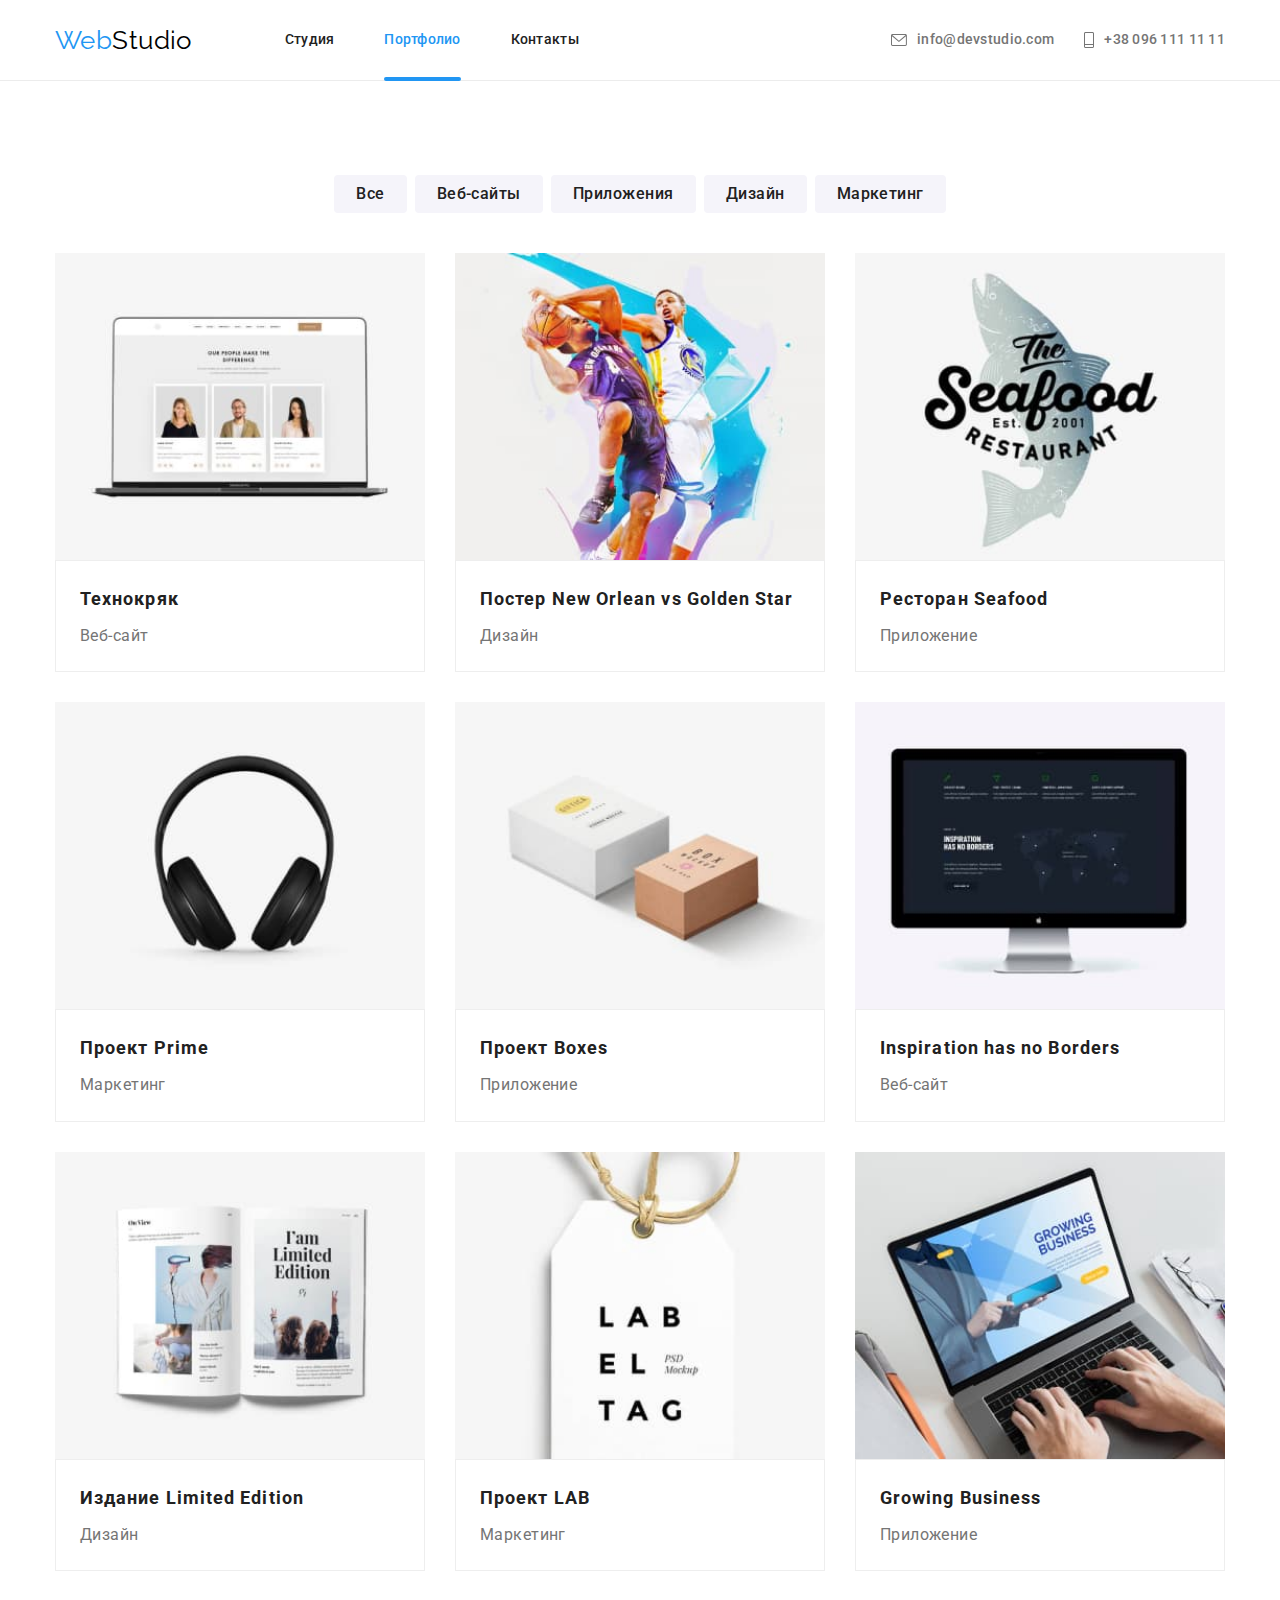
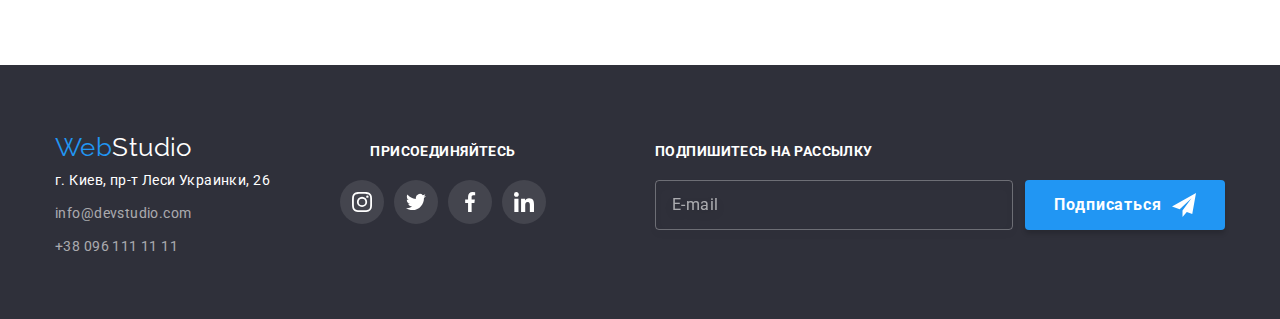
==== commit a8faf51b: "final" ====
--- a/portfolio.html
+++ b/portfolio.html
@@ -86,13 +86,10 @@
                         <a class="link service__link" href="#" target="_blank" rel="noopener noreferrer nofollow">
                             <div class="service__thumb">
                               <picture>
-                                <source srcset="./image/portfolio/port-1_mob_1x.jpg 1x, ./image/portfolio/port-1_mob_1x.jpg 2x" type="image">
-                                <source srcset="./image/portfolio/port-1_tab_1x.jpg 1x, ./image/portfolio/port-1_tab_1x.jpg 2x"
-                                  media="(min-width: 768px)" type="image">
-                                <source srcset="./image/portfolio/port-1_pc_1x.jpg 1x, ./image/portfolio/port-1_pc_1x.jpg 2x"
-                                  media="(min-width: 1200px)" type="image">
-                                <img src="./image/portfolio/port-1_mob_1x.jpg" alt="Веб-сайт Технокряк"
-                                width="450" height="294">
+                                <source srcset="./image/portfolio/port-1_mob_1x.jpg 1x, ./image/portfolio/port-1_mob_2x.jpg 2x" media="(max-width: 767px)">
+                                <source srcset="./image/portfolio/port-1_tab_1x.jpg 1x, ./image/portfolio/port-1_tab_2x.jpg 2x" media="(min-width: 768px)" media="(max-width: 1199px)">
+                                <source srcset="./image/portfolio/port-1_pc_1x.jpg 1x, ./image/portfolio/port-1_pc_2x.jpg 2x" media="(min-width: 1200px)">
+                                <img src="./image/portfolio/port-1_mob_1x.jpg" alt="Веб-сайт Технокряк" width="450" height="294">
                               </picture>
                                 
                                 <div class="service__wrap">
@@ -111,12 +108,9 @@
                         <a class="link service__link" href="#" target="_blank" rel="noopener noreferrer nofollow">
                             <div class="service__thumb">
                                 <picture>
-                                    <source srcset="./image/portfolio/port-2_mob_1x.jpg 1x, ./image/portfolio/port-2_mob_1x.jpg 2x"
-                                        media="(max-width: 480px)">
-                                    <source srcset="./image/portfolio/port-2_tab_1x.jpg 1x, ./image/portfolio/port-2_tab_1x.jpg 2x"
-                                        media="(min-width: 481px)">
-                                    <source srcset="./image/portfolio/port-2_pc_1x.jpg 1x, ./image/portfolio/port-2_pc_1x.jpg 2x"
-                                        media="(min-width: 769px)">
+                                    <source srcset="./image/portfolio/port-2_mob_1x.jpg 1x, ./image/portfolio/port-2_mob_2x.jpg 2x" media="(max-width: 767px)">
+                                    <source srcset="./image/portfolio/port-2_tab_1x.jpg 1x, ./image/portfolio/port-2_tab_2x.jpg 2x" media="(min-width: 768px)" media="(max-width: 1199px)">
+                                    <source srcset="./image/portfolio/port-2_pc_1x.jpg 1x, ./image/portfolio/port-2_pc_2x.jpg 2x" media="(min-width: 1200px)">
                                     <img src="./image/portfolio/port-2_mob_1x.jpg" alt="Постер New Orlean vs Golden Star" width="450" height="294">
                                 </picture>
                                 <div class="service__wrap">
@@ -134,12 +128,9 @@
                         <a class="link service__link" href="#" target="_blank" rel="noopener noreferrer nofollow">
                             <div class="service__thumb">
                                 <picture>
-                                  <source srcset="./image/portfolio/port-3_mob_1x.jpg 1x, ./image/portfolio/port-3_mob_1x.jpg 2x"
-                                    media="(max-width: 480px)">
-                                  <source srcset="./image/portfolio/port-3_tab_1x.jpg 1x, ./image/portfolio/port-3_tab_1x.jpg 2x"
-                                    media="(min-width: 481px)">
-                                  <source srcset="./image/portfolio/port-3_pc_1x.jpg 1x, ./image/portfolio/port-3_pc_1x.jpg 2x"
-                                    media="(min-width: 769px)">
+                                  <source srcset="./image/portfolio/port-3_mob_1x.jpg 1x, ./image/portfolio/port-3_mob_2x.jpg 2x" media="(max-width: 767px)">
+                                  <source srcset="./image/portfolio/port-3_tab_1x.jpg 1x, ./image/portfolio/port-3_tab_2x.jpg 2x" media="(min-width: 768px)" media="(max-width: 1199px)">
+                                  <source srcset="./image/portfolio/port-3_pc_1x.jpg 1x, ./image/portfolio/port-3_pc_2x.jpg 2x" media="(min-width: 1200px)">
                                   <img src="./image/portfolio/port-3_mob_1x.jpg" alt="Ресторан Seafood" width="450" height="294">
                                 </picture>
                                 <div class="service__wrap">
@@ -157,12 +148,9 @@
                         <a class="link service__link" href="#" target="_blank" rel="noopener noreferrer nofollow">
                             <div class="service__thumb">
                                 <picture>
-                                  <source srcset="./image/portfolio/port-4_mob_1x.jpg 1x, ./image/portfolio/port-4_mob_1x.jpg 2x"
-                                    media="(max-width: 480px)">
-                                  <source srcset="./image/portfolio/port-4_tab_1x.jpg 1x, ./image/portfolio/port-4_tab_1x.jpg 2x"
-                                    media="(min-width: 481px)">
-                                  <source srcset="./image/portfolio/port-4_pc_1x.jpg 1x, ./image/portfolio/port-4_pc_1x.jpg 2x"
-                                    media="(min-width: 769px)">
+                                  <source srcset="./image/portfolio/port-4_mob_1x.jpg 1x, ./image/portfolio/port-4_mob_2x.jpg 2x" media="(max-width: 767px)">
+                                  <source srcset="./image/portfolio/port-4_tab_1x.jpg 1x, ./image/portfolio/port-4_tab_2x.jpg 2x" media="(min-width: 768px)" media="(max-width: 1199px)">
+                                  <source srcset="./image/portfolio/port-4_pc_1x.jpg 1x, ./image/portfolio/port-4_pc_2x.jpg 2x" media="(min-width: 1200px)">
                                   <img src="./image/portfolio/port-4_mob_1x.jpg" alt="Проект Prime" width="450" height="294">
                                 </picture>
                                 <div class="service__wrap">
@@ -180,12 +168,9 @@
                         <a class="link service__link" href="#" target="_blank" rel="noopener noreferrer nofollow">
                             <div class="service__thumb">
                                 <picture>
-                                  <source srcset="./image/portfolio/port-5_mob_1x.jpg 1x, ./image/portfolio/port-5_mob_1x.jpg 2x"
-                                    media="(max-width: 480px)">
-                                  <source srcset="./image/portfolio/port-5_tab_1x.jpg 1x, ./image/portfolio/port-5_tab_1x.jpg 2x"
-                                    media="(min-width: 481px)">
-                                  <source srcset="./image/portfolio/port-5_pc_1x.jpg 1x, ./image/portfolio/port-5_pc_1x.jpg 2x"
-                                    media="(min-width: 769px)">
+                                  <source srcset="./image/portfolio/port-5_mob_1x.jpg 1x, ./image/portfolio/port-5_mob_2x.jpg 2x" media="(max-width: 767px)">
+                                  <source srcset="./image/portfolio/port-5_tab_1x.jpg 1x, ./image/portfolio/port-5_tab_2x.jpg 2x" media="(min-width: 768px)" media="(max-width: 1199px)">
+                                  <source srcset="./image/portfolio/port-5_pc_1x.jpg 1x, ./image/portfolio/port-5_pc_2x.jpg 2x" media="(min-width: 1200px)">
                                   <img src="./image/portfolio/port-5_mob_1x.jpg" alt="Проект Boxes" width="450" height="294">
                                 </picture>
                                 <div class="service__wrap">
@@ -203,12 +188,9 @@
                         <a class="link service__link" href="#" target="_blank" rel="noopener noreferrer nofollow">
                             <div class="service__thumb">
                                 <picture>
-                                  <source srcset="./image/portfolio/port-6_mob_1x.jpg 1x, ./image/portfolio/port-6_mob_1x.jpg 2x"
-                                    media="(max-width: 480px)">
-                                  <source srcset="./image/portfolio/port-6_tab_1x.jpg 1x, ./image/portfolio/port-6_tab_1x.jpg 2x"
-                                    media="(min-width: 481px)">
-                                  <source srcset="./image/portfolio/port-6_pc_1x.jpg 1x, ./image/portfolio/port-6_pc_1x.jpg 2x"
-                                    media="(min-width: 769px)">
+                                  <source srcset="./image/portfolio/port-6_mob_1x.jpg 1x, ./image/portfolio/port-6_mob_2x.jpg 2x" media="(max-width: 767px)">
+                                  <source srcset="./image/portfolio/port-6_tab_1x.jpg 1x, ./image/portfolio/port-6_tab_2x.jpg 2x" media="(min-width: 768px)" media="(max-width: 1199px)">
+                                  <source srcset="./image/portfolio/port-6_pc_1x.jpg 1x, ./image/portfolio/port-6_pc_2x.jpg 2x" media="(min-width: 1200px)">
                                   <img src="./image/portfolio/port-6_mob_1x.jpg" alt="Inspiration has no Borders" width="450" height="294">
                                 </picture>
                                 <div class="service__wrap">
@@ -226,12 +208,9 @@
                         <a class="link service__link" href="#" target="_blank" rel="noopener noreferrer nofollow">
                             <div class="service__thumb">
                                 <picture>
-                                  <source srcset="./image/portfolio/port-7_mob_1x.jpg 1x, ./image/portfolio/port-7_mob_1x.jpg 2x"
-                                    media="(max-width: 480px)">
-                                  <source srcset="./image/portfolio/port-7_tab_1x.jpg 1x, ./image/portfolio/port-7_tab_1x.jpg 2x"
-                                    media="(min-width: 481px)">
-                                  <source srcset="./image/portfolio/port-7_pc_1x.jpg 1x, ./image/portfolio/port-7_pc_1x.jpg 2x"
-                                    media="(min-width: 769px)">
+                                  <source srcset="./image/portfolio/port-7_mob_1x.jpg 1x, ./image/portfolio/port-7_mob_2x.jpg 2x" media="(max-width: 767px)">
+                                  <source srcset="./image/portfolio/port-7_tab_1x.jpg 1x, ./image/portfolio/port-7_tab_2x.jpg 2x" media="(min-width: 768px)" media="(max-width: 1199px)">
+                                  <source srcset="./image/portfolio/port-7_pc_1x.jpg 1x, ./image/portfolio/port-7_pc_2x.jpg 2x" media="(min-width: 1200px)">
                                   <img src="./image/portfolio/port-7_mob_1x.jpg" alt="Издание Limited Edition" width="450" height="294">
                                 </picture>
                                 <div class="service__wrap">
@@ -249,12 +228,9 @@
                         <a class="link service__link" href="#" target="_blank" rel="noopener noreferrer nofollow">
                             <div class="service__thumb">
                                 <picture>
-                                  <source srcset="./image/portfolio/port-8_mob_1x.jpg 1x, ./image/portfolio/port-8_mob_1x.jpg 2x"
-                                    media="(max-width: 480px)">
-                                  <source srcset="./image/portfolio/port-8_tab_1x.jpg 1x, ./image/portfolio/port-8_tab_1x.jpg 2x"
-                                    media="(min-width: 481px)">
-                                  <source srcset="./image/portfolio/port-8_pc_1x.jpg 1x, ./image/portfolio/port-8_pc_1x.jpg 2x"
-                                    media="(min-width: 769px)">
+                                  <source srcset="./image/portfolio/port-8_mob_1x.jpg 1x, ./image/portfolio/port-8_mob_2x.jpg 2x" media="(max-width: 767px)">
+                                  <source srcset="./image/portfolio/port-8_tab_1x.jpg 1x, ./image/portfolio/port-8_tab_2x.jpg 2x" media="(min-width: 768px)" media="(max-width: 1199px)">
+                                  <source srcset="./image/portfolio/port-8_pc_1x.jpg 1x, ./image/portfolio/port-8_pc_2x.jpg 2x" media="(min-width: 1200px)">
                                   <img src="./image/portfolio/port-8_mob_1x.jpg" alt="Проект LAB" width="450" height="294">
                                 </picture>
                                 <div class="service__wrap">
@@ -272,12 +248,9 @@
                         <a class="link service__link" href="#" target="_blank" rel="noopener noreferrer nofollow">
                             <div class="service__thumb">
                                 <picture>
-                                  <source srcset="./image/portfolio/port-9_mob_1x.jpg 1x, ./image/portfolio/port-9_mob_1x.jpg 2x"
-                                    media="(max-width: 480px)">
-                                  <source srcset="./image/portfolio/port-9_tab_1x.jpg 1x, ./image/portfolio/port-9_tab_1x.jpg 2x"
-                                    media="(min-width: 481px)">
-                                  <source srcset="./image/portfolio/port-9_pc_1x.jpg 1x, ./image/portfolio/port-9_pc_1x.jpg 2x"
-                                    media="(min-width: 769px)">
+                                  <source srcset="./image/portfolio/port-9_mob_1x.jpg 1x, ./image/portfolio/port-9_mob_2x.jpg 2x" media="(max-width: 767px)">
+                                  <source srcset="./image/portfolio/port-9_tab_1x.jpg 1x, ./image/portfolio/port-9_tab_2x.jpg 2x" media="(min-width: 768px)" media="(max-width: 1199px)">
+                                  <source srcset="./image/portfolio/port-9_pc_1x.jpg 1x, ./image/portfolio/port-9_pc_2x.jpg 2x" media="(min-width: 1200px)">
                                   <img src="./image/portfolio/port-9_mob_1x.jpg" alt="Growing Business" width="450" height="294">
                                 </picture>
                                 <div class="service__wrap">
--- a/css/main.min.css
+++ b/css/main.min.css
@@ -1 +1 @@
-h1,h2,h3,p,ul{margin-top:0;margin-bottom:0}ul{padding-left:0}img{display:block;max-width:100%;height:auto}svg{display:block}body{font-family:"Roboto",sans-serif;font-size:14px;line-height:1.71;letter-spacing:.03em;color:#757575}.link{text-decoration:none;color:inherit}.list{list-style:none}.visually-hidden{position:absolute !important;clip:rect(1px 1px 1px 1px);padding:0 !important;border:0 !important;height:1px !important;width:1px !important;overflow:hidden}.section{padding-top:60px;padding-bottom:60px}@media screen and (min-width: 1200px){.section{padding-top:94px;padding-bottom:94px}}.section__title{color:#212121;text-align:center;font-size:28px;line-height:1.17;margin-bottom:30px}@media screen and (min-width: 1200px){.section__title{font-size:36px;margin-bottom:50px}}.container{width:100%;margin-left:auto;margin-right:auto;padding-left:15px;padding-right:15px}@media screen and (min-width: 480px){.container{width:480px}}@media screen and (min-width: 768px){.container{width:768px}}@media screen and (min-width: 1200px){.container{width:1200px}}.logo{font-family:"Raleway",sans-serif;color:#2196f3}.logo--header{color:#000}.logo__logo{margin-bottom:20px}.logo--footer{color:#fff}@media screen and (min-width: 769px){.logo{font-size:26px}}@media screen and (max-width: 768px){.logo{font-weight:700;font-size:24px;line-height:1.1666;display:-webkit-box;display:-ms-flexbox;display:flex}}.icon-set{display:-webkit-box;display:-ms-flexbox;display:flex;-ms-flex-wrap:wrap;flex-wrap:wrap;margin-left:-10px;margin-top:-10px}.icon-set__item{margin-left:10px;margin-top:10px;border-radius:50%}.icon-set__link{display:-webkit-box;display:-ms-flexbox;display:flex;width:44px;height:44px;border-radius:50%;-webkit-box-align:center;-ms-flex-align:center;align-items:center;-webkit-box-pack:center;-ms-flex-pack:center;justify-content:center;-webkit-transition:background-color 250ms cubic-bezier(0.4, 0, 0.2, 1);transition:background-color 250ms cubic-bezier(0.4, 0, 0.2, 1)}.icon-set__link:hover,.icon-set__link:focus{background-color:#2196f3}.icon-set__link:hover .icon-set__icon,.icon-set__link:focus .icon-set__icon{fill:#fff}.icon-set__icon--team{fill:#afb1b8;-webkit-transition:fill 250ms cubic-bezier(0.4, 0, 0.2, 1);transition:fill 250ms cubic-bezier(0.4, 0, 0.2, 1)}.icon-set__link--footer{fill:#fff;background-color:rgba(255,255,255,.1)}.header{border-bottom:1px solid #ececec}.header__pages-link,.header__contacts-link{-webkit-transition:color 250ms cubic-bezier(0.4, 0, 0.2, 1);transition:color 250ms cubic-bezier(0.4, 0, 0.2, 1)}.header__pages-link:hover,.header__pages-link:focus,.header__contacts-link:hover,.header__contacts-link:focus{color:#2196f3}.header__container{display:-webkit-box;display:-ms-flexbox;display:flex;-webkit-box-align:center;-ms-flex-align:center;align-items:center;padding-top:10px;padding-bottom:10px;-webkit-box-pack:justify;-ms-flex-pack:justify;justify-content:space-between}.header__contacts-icon{display:none}.header__pages-link{color:#212121}.header__pages-link--active{color:#2196f3}.header__contacts-item{font-weight:500;font-size:34px;line-height:1.176;letter-spacing:.02em}.header__contacts-list{display:-webkit-box;display:-ms-flexbox;display:flex;-webkit-box-orient:vertical;-webkit-box-direction:normal;-ms-flex-direction:column;flex-direction:column}.header__contacts-bottom{font-weight:500;font-size:24px;line-height:1.166;letter-spacing:.02em;z-index:9}.header__social-list{display:-webkit-box;display:-ms-flexbox;display:flex;-ms-flex-wrap:wrap;flex-wrap:wrap;gap:10px}.header__social-item:not(:last-child){border-right:1px solid rgba(33,33,33,.2);padding-right:5px}.header__social-link{color:#2196f3;font-weight:500;font-size:18px;line-height:1.22;letter-spacing:.02em}.header__contacts-top{-webkit-box-ordinal-group:0;-ms-flex-order:-1;order:-1;margin-bottom:32px}.header__contacts-list{margin-bottom:64px}.header__mobile-menu{display:none;position:absolute;top:0;left:0;width:100%;height:100vh;background-color:#fff;padding:48px 40px;z-index:1}.header__mobile-menu.is-open{display:block;display:-webkit-box;display:-ms-flexbox;display:flex;-webkit-box-orient:vertical;-webkit-box-direction:normal;-ms-flex-direction:column;flex-direction:column;-webkit-box-pack:justify;-ms-flex-pack:justify;justify-content:space-between}.header__pages-item{margin-bottom:30px}.header__pages-item:last-child{margin-bottom:0}.header__pages-list{font-weight:500;font-size:40px;line-height:1.175;letter-spacing:.02em}.burger__button-menu{position:relative;border:none;background-color:rgba(0,0,0,0);padding:0;z-index:2}.burger__button-menu{fill:#212121;-webkit-transition:color 250ms cubic-bezier(0.4, 0, 0.2, 1);transition:color 250ms cubic-bezier(0.4, 0, 0.2, 1)}.burger__button-menu:hover,.burger__button-menu:focus{fill:#2196f3}.burger__close{display:none}.burger__button-menu.is-open .burger__close{display:block}.burger__button-menu.is-open .burger__menu{display:none}@media screen and (min-width: 768px){.header__container{width:768px;position:relative;padding-top:0;padding-bottom:0}.header__social-list{display:none}.header__mobile-menu{position:static;height:auto;padding:0;display:-webkit-box;display:-ms-flexbox;display:flex;-webkit-box-align:center;-ms-flex-align:center;align-items:center;margin-left:88px;-webkit-box-pack:justify;-ms-flex-pack:justify;justify-content:space-between}.header__container,.header__nav{display:-webkit-box;display:-ms-flexbox;display:flex;-webkit-box-align:center;-ms-flex-align:center;align-items:center}.header__contacts-top{-webkit-box-ordinal-group:1;-ms-flex-order:0;order:0;margin-bottom:0px}.header__pages-list{display:-webkit-box;display:-ms-flexbox;display:flex;width:294px;-webkit-box-pack:justify;-ms-flex-pack:justify;justify-content:space-between;font-weight:500;font-size:14px;line-height:1.14;letter-spacing:.02em}.header__contacts-list{margin-bottom:0}.header__pages-item{-webkit-box-pack:justify;-ms-flex-pack:justify;justify-content:space-between;margin-bottom:0}.header__pages-link,.header__contacts-link{font-weight:500;line-height:1.14;letter-spacing:.02em;-webkit-transition:color 250ms cubic-bezier(0.4, 0, 0.2, 1);transition:color 250ms cubic-bezier(0.4, 0, 0.2, 1)}.header__pages-link:hover,.header__pages-link:focus,.header__contacts-link:hover,.header__contacts-link:focus{color:#2196f3}.header__pages-link{color:#212121;padding-top:32px;padding-bottom:32px;position:relative;display:block}.header__pages-link--active{color:#2196f3}.header__pages-link--active::after{position:absolute;display:block;bottom:-1px;content:"";width:100%;height:4px;border-radius:2px;background-color:#2196f3}.header__contacts-link{display:-webkit-box;display:-ms-flexbox;display:flex;-webkit-box-align:center;-ms-flex-align:center;align-items:center;font-size:12px}.header__contacts-icon{display:block;margin-right:10px;fill:currentColor}.header .burger__button-menu{display:none}.header__contacts-item:first-child{margin-bottom:10px}}@media screen and (min-width: 1200px){.header__container{width:1200px}.header__contacts-list{display:-webkit-box;display:-ms-flexbox;display:flex;-webkit-box-align:center;-ms-flex-align:center;align-items:center;-webkit-box-orient:horizontal;-webkit-box-direction:normal;-ms-flex-direction:row;flex-direction:row}.header__contacts-item{margin-right:30px}.header .header__contacts-item:not(:last-child){margin-bottom:0}.header__contacts-item:last-child{margin-right:0}.header__mobile-menu{margin-left:93px}.header__contacts-link{font-size:14px;line-height:1.14;letter-spacing:.02em}}.button{font-family:inherit;cursor:pointer;border-radius:4px;border:rgba(0,0,0,0)}.hero-button{display:-webkit-box;display:-ms-flexbox;display:flex;-webkit-box-pack:center;-ms-flex-pack:center;justify-content:center;-webkit-box-align:center;-ms-flex-align:center;align-items:center;margin-left:auto;margin-right:auto;min-width:200px;padding:10px 28px;background-color:#2196f3;color:#fff;font-weight:700;font-size:16px;line-height:1.88;letter-spacing:.06em;-webkit-box-shadow:0px 4px 4px rgba(0,0,0,.15);box-shadow:0px 4px 4px rgba(0,0,0,.15);-webkit-transition:background-color 250ms cubic-bezier(0.4, 0, 0.2, 1);transition:background-color 250ms cubic-bezier(0.4, 0, 0.2, 1)}.hero-button:hover,.hero-button:focus{background-color:#188ce8}.hero{height:auto;background-color:#2f303a;text-align:center;padding-top:118px;padding-bottom:118px}.hero__title{font-size:26px;line-height:1.62;max-width:360px;height:auto;color:#fff;margin-left:auto;margin-right:auto;margin-bottom:30px;font-weight:900;text-align:center;letter-spacing:.06em;text-transform:uppercase}@media screen and (min-width: 1200px){.hero{padding-top:200px;padding-bottom:200px}.hero__title{font-size:44px;line-height:1.36;max-width:696px;height:auto}}.overlay{margin-left:auto;margin-right:auto;background-repeat:no-repeat;background-position:center;background-size:cover;background-image:-webkit-gradient(linear, left top, right top, from(rgba(47, 48, 58, 0.4)), to(rgba(47, 48, 58, 0.4))),url(../../image/index/hero_mobile_1x.jpg);background-image:linear-gradient(to right, rgba(47, 48, 58, 0.4), rgba(47, 48, 58, 0.4)),url(../../image/index/hero_mobile_1x.jpg)}@media(-webkit-min-device-pixel-ratio: 2), (min-resolution: 2dppx){.overlay{background-image:-webkit-gradient(linear, left top, right top, from(rgba(47, 48, 58, 0.4)), to(rgba(47, 48, 58, 0.4))),url(../../image/index/hero_mobile_2x.jpg);background-image:linear-gradient(to right, rgba(47, 48, 58, 0.4), rgba(47, 48, 58, 0.4)),url(../../image/index/hero_mobile_2x.jpg)}}@media screen and (min-width: 768px){.overlay{background-image:-webkit-gradient(linear, left top, right top, from(rgba(47, 48, 58, 0.4)), to(rgba(47, 48, 58, 0.4))),url(../../image/index/hero_tablet_1x.jpg);background-image:linear-gradient(to right, rgba(47, 48, 58, 0.4), rgba(47, 48, 58, 0.4)),url(../../image/index/hero_tablet_1x.jpg)}}@media screen and (min-width: 768px)and (-webkit-min-device-pixel-ratio: 2), screen and (min-width: 768px)and (min-resolution: 2dppx){.overlay{background-image:-webkit-gradient(linear, left top, right top, from(rgba(47, 48, 58, 0.4)), to(rgba(47, 48, 58, 0.4))),url(../../image/index/hero_tablet_2x.jpg);background-image:linear-gradient(to right, rgba(47, 48, 58, 0.4), rgba(47, 48, 58, 0.4)),url(../../image/index/hero_tablet_2x.jpg)}}@media screen and (min-width: 1200px){.overlay{background-image:-webkit-gradient(linear, left top, right top, from(rgba(47, 48, 58, 0.4)), to(rgba(47, 48, 58, 0.4))),url(../../image/index/hero_pc_1x.jpg);background-image:linear-gradient(to right, rgba(47, 48, 58, 0.4), rgba(47, 48, 58, 0.4)),url(../../image/index/hero_pc_1x.jpg)}}@media screen and (min-width: 1200px)and (-webkit-min-device-pixel-ratio: 2), screen and (min-width: 1200px)and (min-resolution: 2dppx){.overlay{background-image:-webkit-gradient(linear, left top, right top, from(rgba(47, 48, 58, 0.4)), to(rgba(47, 48, 58, 0.4))),url(../../image/index/hero_pc_2x.jpg);background-image:linear-gradient(to right, rgba(47, 48, 58, 0.4), rgba(47, 48, 58, 0.4)),url(../../image/index/hero_pc_2x.jpg)}}@media screen and (max-width: 767px){.benefits__list{-ms-flex-wrap:nowrap;flex-wrap:nowrap}}.benefits__list{-ms-flex-wrap:nowrap;flex-wrap:nowrap}@media screen and (min-width: 768px){.benefits__item{-ms-flex-preferred-size:calc(50% - 30px);flex-basis:calc(50% - 30px)}}@media screen and (min-width: 1200px){.benefits__item{-ms-flex-preferred-size:calc(25% - 30px);flex-basis:calc(25% - 30px)}}.benefits__title{color:#212121;font-size:14px;line-height:1.14;text-transform:uppercase;margin-bottom:10px}@media screen and (max-width: 767px){.benefits__title{text-align:center}}.benefits__icon-wrapper{height:120px;background-color:#f5f4fa;border-radius:4px;padding-top:25px;padding-bottom:25px;margin-bottom:30px}.benefits__icon{margin-left:auto;margin-right:auto}@media screen and (min-width: 1200px){.benefits{padding-bottom:0}}.examples{display:none}@media screen and (min-width: 1200px){.examples{display:block}.examples__item{position:relative;-ms-flex-preferred-size:calc(33.3333333333% - 30px);flex-basis:calc(33.3333333333% - 30px)}.examples__wrap{position:absolute;bottom:0;width:100%;height:70px;display:-webkit-box;display:-ms-flexbox;display:flex;-webkit-box-pack:center;-ms-flex-pack:center;justify-content:center;-webkit-box-align:center;-ms-flex-align:center;align-items:center;background-color:rgba(47,48,58,.8)}.examples__title{font-size:14px;line-height:1.14;text-transform:uppercase;color:#fff}}.card-set{display:-webkit-box;display:-ms-flexbox;display:flex;-ms-flex-wrap:wrap;flex-wrap:wrap;margin-left:-30px;margin-top:-30px}.card-set__item{margin-left:30px;margin-top:30px}.team{background-color:#f5f4fa}.team__item{background:#fff;-webkit-box-shadow:0px 1px 3px rgba(0,0,0,.12),0px 1px 1px rgba(0,0,0,.14),0px 2px 1px rgba(0,0,0,.2);box-shadow:0px 1px 3px rgba(0,0,0,.12),0px 1px 1px rgba(0,0,0,.14),0px 2px 1px rgba(0,0,0,.2);border-radius:0px 0px 4px 4px;text-align:center;max-width:450px}.team__content{padding:30px 15px;display:-webkit-box;display:-ms-flexbox;display:flex;-webkit-box-orient:vertical;-webkit-box-direction:normal;-ms-flex-direction:column;flex-direction:column;-webkit-box-align:center;-ms-flex-align:center;align-items:center}.team__member{color:#212121;font-weight:500;font-size:16px;line-height:1.18;margin-bottom:10px}.team__job{font-size:16px;line-height:1.18;margin-bottom:16px}.team .card-set{-ms-flex-wrap:nowrap;flex-wrap:nowrap;-webkit-box-orient:vertical;-webkit-box-direction:normal;-ms-flex-direction:column;flex-direction:column}@media screen and (min-width: 768px){.team__item{-ms-flex-preferred-size:calc(50% - 30px);flex-basis:calc(50% - 30px)}.team .card-set{-ms-flex-wrap:wrap;flex-wrap:wrap;-webkit-box-orient:horizontal;-webkit-box-direction:normal;-ms-flex-direction:row;flex-direction:row}}@media screen and (min-width: 1200px){.team__item{-ms-flex-preferred-size:calc(25% - 30px);flex-basis:calc(25% - 30px)}}.clients__list{display:-webkit-box;display:-ms-flexbox;display:flex;-ms-flex-wrap:wrap;flex-wrap:wrap;-webkit-box-pack:center;-ms-flex-pack:center;justify-content:center;margin-left:-30px;margin-top:-30px}.clients__link{height:92px;display:-webkit-box;display:-ms-flexbox;display:flex;-webkit-box-align:center;-ms-flex-align:center;align-items:center;-webkit-box-pack:center;-ms-flex-pack:center;justify-content:center;border:1px solid #afb1b8;border-radius:4px;fill:#afb1b8;-webkit-transition:fill 250ms cubic-bezier(0.4, 0, 0.2, 1),border 250ms cubic-bezier(0.4, 0, 0.2, 1);transition:fill 250ms cubic-bezier(0.4, 0, 0.2, 1),border 250ms cubic-bezier(0.4, 0, 0.2, 1)}.clients__link:hover,.clients__link:focus{border:1px solid #2196f3;fill:#2196f3}.clients__item{-ms-flex-preferred-size:calc(50% - 30px);flex-basis:calc(50% - 30px)}@media screen and (max-width: 480px){.clients__item{-ms-flex-preferred-size:calc(50% - 30px);flex-basis:calc(50% - 30px)}}@media screen and (min-width: 768px){.clients__item{-ms-flex-preferred-size:calc(33.3333333333% - 30px);flex-basis:calc(33.3333333333% - 30px)}}@media screen and (min-width: 1200px){.clients__item{-ms-flex-preferred-size:calc(16.6666666667% - 30px);flex-basis:calc(16.6666666667% - 30px)}}.footer{background-color:#2f303a;padding-top:60px;padding-bottom:60px;text-align:center}.footer-join__text,.footer-subscribe__text{font-weight:700;font-size:14px;line-height:1.14;text-transform:uppercase;color:#fff;margin-bottom:20px;display:inline-block}.footer__address{margin-bottom:60px}.footer-address{font-style:inherit}.footer-address__item:not(:last-child){margin-bottom:9px}.footer-subscribe__icon{fill:#fff;margin-left:10px}.footer-join__container{max-width:100%;margin-bottom:60px;display:-webkit-box;display:-ms-flexbox;display:flex;-webkit-box-orient:vertical;-webkit-box-direction:normal;-ms-flex-direction:column;flex-direction:column;-webkit-box-align:center;-ms-flex-align:center;align-items:center}.footer-subscribe__form{max-width:100%}.footer__logo{margin-bottom:20px;-webkit-box-pack:center;-ms-flex-pack:center;justify-content:center}.footer-subscribe__input{display:block;height:50px;margin-bottom:20px}.footer-address__link[target=_blank]{color:#fff}.footer-address__link{color:rgba(255,255,255,.6);-webkit-transition:color 250ms cubic-bezier(0.4, 0, 0.2, 1);transition:color 250ms cubic-bezier(0.4, 0, 0.2, 1)}.footer-address__link:hover,.footer-address__link:focus{color:#2196f3}.footer-subscribe__form{display:-webkit-box;display:-ms-flexbox;display:flex;-webkit-box-orient:vertical;-webkit-box-direction:normal;-ms-flex-direction:column;flex-direction:column}.footer-subscribe__input{border:1px solid rgba(255,255,255,.3);-webkit-filter:drop-shadow(0px 4px 4px rgba(0, 0, 0, 0.15));filter:drop-shadow(0px 4px 4px rgba(0, 0, 0, 0.15));border-radius:4px;background-color:rgba(0,0,0,0);padding:15px 16px;color:#fff;font-size:16px;line-height:1.25;letter-spacing:.03em}.footer-subscribe__input::-webkit-input-placeholder{font-size:16px;line-height:1.25;letter-spacing:.03em;color:rgba(255,255,255,.6)}.footer-subscribe__input::-moz-placeholder{font-size:16px;line-height:1.25;letter-spacing:.03em;color:rgba(255,255,255,.6)}.footer-subscribe__input:-ms-input-placeholder{font-size:16px;line-height:1.25;letter-spacing:.03em;color:rgba(255,255,255,.6)}.footer-subscribe__input::-ms-input-placeholder{font-size:16px;line-height:1.25;letter-spacing:.03em;color:rgba(255,255,255,.6)}.footer-subscribe__input::placeholder{font-size:16px;line-height:1.25;letter-spacing:.03em;color:rgba(255,255,255,.6)}@media screen and (min-width: 768px){.footer__container{display:-webkit-box;display:-ms-flexbox;display:flex;-ms-flex-wrap:wrap;flex-wrap:wrap}.footer__address{margin-left:76px}.footer-join__container{margin-left:165px}.footer-address__item:not(:last-child){margin-bottom:8px}.footer-subscribe__container{margin-left:auto;margin-right:auto}.footer-subscribe__input{width:450px}}@media screen and (min-width: 1200px){.footer{background-color:#2f303a;padding-top:60px;padding-bottom:60px;text-align:left}.footer__container{display:-webkit-box;display:-ms-flexbox;display:flex;-webkit-box-align:baseline;-ms-flex-align:baseline;align-items:baseline}.footer__address{margin:0}.footer__logo{margin-bottom:20px}.footer-address{font-style:inherit}.footer-address__item:not(:last-child){margin-bottom:9px}.footer-address__link[target=_blank]{color:#fff}.footer-address__link{color:rgba(255,255,255,.6);-webkit-transition:color 250ms cubic-bezier(0.4, 0, 0.2, 1);transition:color 250ms cubic-bezier(0.4, 0, 0.2, 1)}.footer-address__link:hover,.footer-address__link:focus{color:#2196f3}.footer-join__container{width:206px;margin-left:70px;margin-bottom:0}.footer-join__text,.footer-subscribe__text{font-weight:700;font-size:14px;line-height:1.14;text-transform:uppercase;color:#fff;margin-bottom:20px;display:inline-block}.footer-subscribe__container{margin-left:auto;margin-right:0}.footer-subscribe__input{width:358px;height:50px;margin-right:12px;border:1px solid rgba(255,255,255,.3);-webkit-filter:drop-shadow(0px 4px 4px rgba(0, 0, 0, 0.15));filter:drop-shadow(0px 4px 4px rgba(0, 0, 0, 0.15));border-radius:4px;background-color:rgba(0,0,0,0);padding:15px 16px;color:#fff;font-size:16px;line-height:1.25;letter-spacing:.03em}.footer-subscribe__input::-webkit-input-placeholder{font-size:16px;line-height:1.25;letter-spacing:.03em;color:rgba(255,255,255,.6)}.footer-subscribe__input::-moz-placeholder{font-size:16px;line-height:1.25;letter-spacing:.03em;color:rgba(255,255,255,.6)}.footer-subscribe__input:-ms-input-placeholder{font-size:16px;line-height:1.25;letter-spacing:.03em;color:rgba(255,255,255,.6)}.footer-subscribe__input::-ms-input-placeholder{font-size:16px;line-height:1.25;letter-spacing:.03em;color:rgba(255,255,255,.6)}.footer-subscribe__input::placeholder{font-size:16px;line-height:1.25;letter-spacing:.03em;color:rgba(255,255,255,.6)}.footer-subscribe__form{-webkit-box-orient:horizontal;-webkit-box-direction:normal;-ms-flex-direction:row;flex-direction:row}.footer-subscribe__input{margin-bottom:0}.footer-subscribe__icon{fill:#fff;margin-left:10px}}.backdrop{z-index:10;position:fixed;left:0;top:0;width:100%;height:100%;visibility:visible;background-color:rgba(0,0,0,.2);-webkit-transition:opacity 250ms cubic-bezier(0.4, 0, 0.2, 1),visibility 250ms cubic-bezier(0.4, 0, 0.2, 1);transition:opacity 250ms cubic-bezier(0.4, 0, 0.2, 1),visibility 250ms cubic-bezier(0.4, 0, 0.2, 1)}.backdrop.is-hidden{visibility:hidden;opacity:0;pointer-events:none}.modal{position:absolute;-webkit-transform:translate(-50%, -50%) scale(1);transform:translate(-50%, -50%) scale(1);left:50%;top:50%;padding:40px;text-align:center;max-width:100%;-webkit-transition:-webkit-transform 250ms cubic-bezier(0.4, 0, 0.2, 1) 250ms;transition:-webkit-transform 250ms cubic-bezier(0.4, 0, 0.2, 1) 250ms;transition:transform 250ms cubic-bezier(0.4, 0, 0.2, 1) 250ms;transition:transform 250ms cubic-bezier(0.4, 0, 0.2, 1) 250ms, -webkit-transform 250ms cubic-bezier(0.4, 0, 0.2, 1) 250ms;border-radius:4px;background-color:#fff;-webkit-box-shadow:0px 1px 3px rgba(0,0,0,.12),0px 1px 1px rgba(0,0,0,.14),0px 2px 1px rgba(0,0,0,.2);box-shadow:0px 1px 3px rgba(0,0,0,.12),0px 1px 1px rgba(0,0,0,.14),0px 2px 1px rgba(0,0,0,.2)}.backdrop.is-hidden .modal{-webkit-transform:translate(-50%, -50%) scale(1.2);transform:translate(-50%, -50%) scale(1.2)}.modal__title{color:#212121;font-weight:700;font-size:20px;line-height:1.5;letter-spacing:.03em;margin-bottom:12px}.modal__form{width:100%}.modal__item{position:relative;display:-webkit-box;display:-ms-flexbox;display:flex;-webkit-box-orient:vertical;-webkit-box-direction:normal;-ms-flex-direction:column;flex-direction:column;margin-bottom:10px}.modal__item--comment{margin-bottom:20px}.modal__label{color:#757575;margin-right:auto;font-size:12px;line-height:1.16;letter-spacing:.01em;margin-bottom:4px}.modal__input{width:100%;height:40px;border:1px solid;border-color:rgba(33,33,33,.2);border-radius:4px;padding:12px 12px 12px 42px;outline:none}.modal__input--comment{height:120px;padding-left:16px;padding-right:16px;resize:none}.modal__input:hover,.modal__input:focus{border-color:#2196f3}.modal__input::-webkit-input-placeholder{color:rgba(117,117,117,.5);font-size:14px;line-height:1.14;letter-spacing:.01em}.modal__input::-moz-placeholder{color:rgba(117,117,117,.5);font-size:14px;line-height:1.14;letter-spacing:.01em}.modal__input:-ms-input-placeholder{color:rgba(117,117,117,.5);font-size:14px;line-height:1.14;letter-spacing:.01em}.modal__input::-ms-input-placeholder{color:rgba(117,117,117,.5);font-size:14px;line-height:1.14;letter-spacing:.01em}.modal__input::placeholder{color:rgba(117,117,117,.5);font-size:14px;line-height:1.14;letter-spacing:.01em}.modal__policy{color:#757575;cursor:pointer;font-size:12px;line-height:1.16}.modal__icon{position:absolute;left:12px;bottom:11px;fill:#212121;-webkit-transition:fill 250ms cubic-bezier(0.4, 0, 0.2, 1);transition:fill 250ms cubic-bezier(0.4, 0, 0.2, 1)}.modal__input:hover~.modal__icon,.modal__input:focus~.modal__icon{fill:#2196f3}.modal__checkbox{margin-bottom:30px}.modal__checkbox-input{position:absolute;clip:rect(1px 1px 1px 1px);padding:0;border:0;height:1px;width:1px;overflow:hidden}.modal__policy-link{color:#2196f3;margin-left:4px}.modal__checkbox-icon{display:inline-block;border:2px solid;border-color:#212121;border-radius:2px;width:16px;height:15px;margin-right:7px}.modal__checkbox-input:checked+.modal__policy .modal__checkbox-icon{background-color:#2196f3;border-color:rgba(0,0,0,0);background-image:url("../image/icon-check.svg");background-size:contain;background-origin:border-box}.modal__close-button{position:absolute;right:8px;top:8px;width:30px;height:30px;border-radius:50%;display:-webkit-box;display:-ms-flexbox;display:flex;-webkit-box-pack:center;-ms-flex-pack:center;justify-content:center;-webkit-box-align:center;-ms-flex-align:center;align-items:center;cursor:pointer;border:1px solid rgba(0,0,0,.1);background-color:#fff;fill:#000;-webkit-transition:fill 250ms cubic-bezier(0.4, 0, 0.2, 1);transition:fill 250ms cubic-bezier(0.4, 0, 0.2, 1)}.modal__close-button:hover,.modal__close-button:focus{fill:#2196f3}@media screen and (min-width: 480px){.modal{width:450px}.modal__policy{display:-webkit-box;display:-ms-flexbox;display:flex;-webkit-box-align:center;-ms-flex-align:center;align-items:center;-webkit-box-pack:center;-ms-flex-pack:center;justify-content:center}}@media screen and (min-width: 1200px){.modal{width:528px}.modal__title{line-height:1.15}.modal__policy{font-size:14px}}.filter__button-set{display:-webkit-box;display:-ms-flexbox;display:flex;-ms-flex-wrap:wrap;flex-wrap:wrap;margin-bottom:40px;margin-left:-8px;margin-top:-15px}.filter__item{margin-left:8px;margin-top:15px}.filter__button{background-color:#f5f4fa;color:#212121;font-weight:500;font-size:16px;line-height:1.62;letter-spacing:.03em;padding:6px 22px;-webkit-transition:background-color 250ms cubic-bezier(0.4, 0, 0.2, 1),color 250ms cubic-bezier(0.4, 0, 0.2, 1),-webkit-box-shadow 250ms cubic-bezier(0.4, 0, 0.2, 1);transition:background-color 250ms cubic-bezier(0.4, 0, 0.2, 1),color 250ms cubic-bezier(0.4, 0, 0.2, 1),-webkit-box-shadow 250ms cubic-bezier(0.4, 0, 0.2, 1);transition:background-color 250ms cubic-bezier(0.4, 0, 0.2, 1),color 250ms cubic-bezier(0.4, 0, 0.2, 1),box-shadow 250ms cubic-bezier(0.4, 0, 0.2, 1);transition:background-color 250ms cubic-bezier(0.4, 0, 0.2, 1),color 250ms cubic-bezier(0.4, 0, 0.2, 1),box-shadow 250ms cubic-bezier(0.4, 0, 0.2, 1),-webkit-box-shadow 250ms cubic-bezier(0.4, 0, 0.2, 1)}.filter__button:hover,.filter__button:focus{background-color:#2196f3;color:#fff;-webkit-box-shadow:0px 3px 1px rgba(0,0,0,.1),0px 1px 2px rgba(0,0,0,.08),0px 2px 2px rgba(0,0,0,.12);box-shadow:0px 3px 1px rgba(0,0,0,.1),0px 1px 2px rgba(0,0,0,.08),0px 2px 2px rgba(0,0,0,.12)}@media screen and (min-width: 481px){.filter__button-set{-webkit-box-pack:center;-ms-flex-pack:center;justify-content:center}}.service__link{display:-webkit-box;display:-ms-flexbox;display:flex;-webkit-box-orient:vertical;-webkit-box-direction:normal;-ms-flex-direction:column;flex-direction:column;-webkit-transition:-webkit-box-shadow 250ms cubic-bezier(0.4, 0, 0.2, 1);transition:-webkit-box-shadow 250ms cubic-bezier(0.4, 0, 0.2, 1);transition:box-shadow 250ms cubic-bezier(0.4, 0, 0.2, 1);transition:box-shadow 250ms cubic-bezier(0.4, 0, 0.2, 1), -webkit-box-shadow 250ms cubic-bezier(0.4, 0, 0.2, 1)}.service__link:hover,.service__link:focus{-webkit-box-shadow:0px 1px 1px rgba(0,0,0,.12),0px 4px 4px rgba(0,0,0,.06),1px 4px 6px rgba(0,0,0,.16);box-shadow:0px 1px 1px rgba(0,0,0,.12),0px 4px 4px rgba(0,0,0,.06),1px 4px 6px rgba(0,0,0,.16)}.service__thumb{position:relative;overflow:hidden}.service__wrap{position:absolute;width:100%;height:100%;top:1px;-webkit-transform:translateY(100%);transform:translateY(100%);padding-left:24px;padding-right:24px;background-color:rgba(33,150,243,.9);-webkit-transition:-webkit-transform 250ms cubic-bezier(0.4, 0, 0.2, 1);transition:-webkit-transform 250ms cubic-bezier(0.4, 0, 0.2, 1);transition:transform 250ms cubic-bezier(0.4, 0, 0.2, 1);transition:transform 250ms cubic-bezier(0.4, 0, 0.2, 1), -webkit-transform 250ms cubic-bezier(0.4, 0, 0.2, 1)}.service__link:hover .service__wrap,.service__link:focus .service__wrap{-webkit-transform:translateY(0);transform:translateY(0)}.service__text{font-size:18px;line-height:1.56;letter-spacing:.03em;color:#fff;-webkit-transform:scale(2);transform:scale(2);-webkit-transition:-webkit-transform 250ms cubic-bezier(0.4, 0, 0.2, 1) 50ms;transition:-webkit-transform 250ms cubic-bezier(0.4, 0, 0.2, 1) 50ms;transition:transform 250ms cubic-bezier(0.4, 0, 0.2, 1) 50ms;transition:transform 250ms cubic-bezier(0.4, 0, 0.2, 1) 50ms, -webkit-transform 250ms cubic-bezier(0.4, 0, 0.2, 1) 50ms}.service__link:hover .service__text,.service__link:focus .service__text{-webkit-transform:scale(1);transform:scale(1)}.service__card{border:1px solid #eee;padding:20px 24px}.service__title{color:#212121;font-size:18px;line-height:2;letter-spacing:.06em;margin-bottom:4px}.service__description{font-size:16px;line-height:1.88}@media screen and (max-width: 480px){.service__item{margin-bottom:30px}.service__item:last-child{margin-bottom:0}.service__wrap{display:-webkit-box;display:-ms-flexbox;display:flex;-webkit-box-align:center;-ms-flex-align:center;align-items:center}}@media screen and (min-width: 481px)and (max-width: 768px){.service__item{-ms-flex-preferred-size:calc(50% - 30px);flex-basis:calc(50% - 30px);height:100%}.service__wrap{display:-webkit-box;display:-ms-flexbox;display:flex;-webkit-box-align:center;-ms-flex-align:center;align-items:center}}@media screen and (min-width: 769px){.service__item{-ms-flex-preferred-size:calc(33.3333333333% - 30px);flex-basis:calc(33.3333333333% - 30px)}.service__wrap{padding:63px 24px}}/*# sourceMappingURL=main.min.css.map */+h1,h2,h3,p,ul{margin-top:0;margin-bottom:0}ul{padding-left:0}img{display:block;max-width:100%;height:auto}svg{display:block}body{font-family:"Roboto",sans-serif;font-size:14px;line-height:1.71;letter-spacing:.03em;color:#757575}.link{text-decoration:none;color:inherit}.list{list-style:none}.visually-hidden{position:absolute !important;clip:rect(1px 1px 1px 1px);padding:0 !important;border:0 !important;height:1px !important;width:1px !important;overflow:hidden}.section{padding-top:60px;padding-bottom:60px}@media screen and (min-width: 1200px){.section{padding-top:94px;padding-bottom:94px}}.section__title{color:#212121;text-align:center;font-size:28px;line-height:1.17;margin-bottom:30px}@media screen and (min-width: 1200px){.section__title{font-size:36px;margin-bottom:50px}}.container{width:100%;margin-left:auto;margin-right:auto;padding-left:15px;padding-right:15px}@media screen and (min-width: 480px){.container{width:480px}}@media screen and (min-width: 768px){.container{width:768px}}@media screen and (min-width: 1200px){.container{width:1200px}}.logo{font-family:"Raleway",sans-serif;color:#2196f3}.logo--header{color:#000}.logo__logo{margin-bottom:20px}.logo--footer{color:#fff}@media screen and (min-width: 769px){.logo{font-size:26px}}@media screen and (max-width: 768px){.logo{font-weight:700;font-size:24px;line-height:1.1666;display:-webkit-box;display:-ms-flexbox;display:flex}}.icon-set{display:-webkit-box;display:-ms-flexbox;display:flex;-ms-flex-wrap:wrap;flex-wrap:wrap;margin-left:-10px;margin-top:-10px}.icon-set__item{margin-left:10px;margin-top:10px;border-radius:50%}.icon-set__link{display:-webkit-box;display:-ms-flexbox;display:flex;width:44px;height:44px;border-radius:50%;-webkit-box-align:center;-ms-flex-align:center;align-items:center;-webkit-box-pack:center;-ms-flex-pack:center;justify-content:center;-webkit-transition:background-color 250ms cubic-bezier(0.4, 0, 0.2, 1);transition:background-color 250ms cubic-bezier(0.4, 0, 0.2, 1)}.icon-set__link:hover,.icon-set__link:focus{background-color:#2196f3}.icon-set__link:hover .icon-set__icon,.icon-set__link:focus .icon-set__icon{fill:#fff}.icon-set__icon--team{fill:#afb1b8;-webkit-transition:fill 250ms cubic-bezier(0.4, 0, 0.2, 1);transition:fill 250ms cubic-bezier(0.4, 0, 0.2, 1)}.icon-set__link--footer{fill:#fff;background-color:rgba(255,255,255,.1)}.header{border-bottom:1px solid #ececec}.header__pages-link,.header__contacts-link{-webkit-transition:color 250ms cubic-bezier(0.4, 0, 0.2, 1);transition:color 250ms cubic-bezier(0.4, 0, 0.2, 1)}.header__pages-link:hover,.header__pages-link:focus,.header__contacts-link:hover,.header__contacts-link:focus{color:#2196f3}.header__container{width:100%;display:-webkit-box;display:-ms-flexbox;display:flex;-webkit-box-align:center;-ms-flex-align:center;align-items:center;padding-top:10px;padding-bottom:10px;-webkit-box-pack:justify;-ms-flex-pack:justify;justify-content:space-between}.header__contacts-icon{display:none}.header__pages-link{color:#212121}.header__pages-link--active{color:#2196f3}.header__contacts-item{font-weight:500;font-size:34px;line-height:1.176;letter-spacing:.02em}.header__contacts-list{display:-webkit-box;display:-ms-flexbox;display:flex;-webkit-box-orient:vertical;-webkit-box-direction:normal;-ms-flex-direction:column;flex-direction:column}.header__contacts-bottom{font-weight:500;font-size:24px;line-height:1.166;letter-spacing:.02em;z-index:9}.header__social-list{display:-webkit-box;display:-ms-flexbox;display:flex;-ms-flex-wrap:wrap;flex-wrap:wrap;gap:10px}.header__social-item:not(:last-child){border-right:1px solid rgba(33,33,33,.2);padding-right:5px}.header__social-link{color:#2196f3;font-weight:500;font-size:18px;line-height:1.22;letter-spacing:.02em}.header__contacts-top{-webkit-box-ordinal-group:0;-ms-flex-order:-1;order:-1;margin-bottom:32px}.header__contacts-list{margin-bottom:64px}.header__mobile-menu{display:none;position:absolute;top:0;left:0;width:100%;height:100vh;background-color:#fff;padding:48px 40px;z-index:1}.header__mobile-menu.is-open{display:block;display:-webkit-box;display:-ms-flexbox;display:flex;-webkit-box-orient:vertical;-webkit-box-direction:normal;-ms-flex-direction:column;flex-direction:column;-webkit-box-pack:justify;-ms-flex-pack:justify;justify-content:space-between}.header__pages-item{margin-bottom:30px}.header__pages-item:last-child{margin-bottom:0}.header__pages-list{font-weight:500;font-size:40px;line-height:1.175;letter-spacing:.02em}.burger__button-menu{position:relative;border:none;background-color:rgba(0,0,0,0);padding:0;z-index:2}.burger__button-menu{fill:#212121;-webkit-transition:color 250ms cubic-bezier(0.4, 0, 0.2, 1);transition:color 250ms cubic-bezier(0.4, 0, 0.2, 1)}.burger__button-menu:hover,.burger__button-menu:focus{fill:#2196f3}.burger__close{display:none}.burger__button-menu.is-open .burger__close{display:block}.burger__button-menu.is-open .burger__menu{display:none}@media screen and (min-width: 768px){.header__container{width:768px;position:relative;padding-top:0;padding-bottom:0}.header__social-list{display:none}.header__mobile-menu{position:static;height:auto;padding:0;display:-webkit-box;display:-ms-flexbox;display:flex;-webkit-box-align:center;-ms-flex-align:center;align-items:center;margin-left:88px;-webkit-box-pack:justify;-ms-flex-pack:justify;justify-content:space-between}.header__container,.header__nav{display:-webkit-box;display:-ms-flexbox;display:flex;-webkit-box-align:center;-ms-flex-align:center;align-items:center}.header__contacts-top{-webkit-box-ordinal-group:1;-ms-flex-order:0;order:0;margin-bottom:0px}.header__pages-list{display:-webkit-box;display:-ms-flexbox;display:flex;width:294px;-webkit-box-pack:justify;-ms-flex-pack:justify;justify-content:space-between;font-weight:500;font-size:14px;line-height:1.14;letter-spacing:.02em}.header__contacts-list{margin-bottom:0}.header__pages-item{-webkit-box-pack:justify;-ms-flex-pack:justify;justify-content:space-between;margin-bottom:0}.header__pages-link,.header__contacts-link{font-weight:500;line-height:1.14;letter-spacing:.02em;-webkit-transition:color 250ms cubic-bezier(0.4, 0, 0.2, 1);transition:color 250ms cubic-bezier(0.4, 0, 0.2, 1)}.header__pages-link:hover,.header__pages-link:focus,.header__contacts-link:hover,.header__contacts-link:focus{color:#2196f3}.header__pages-link{color:#212121;padding-top:32px;padding-bottom:32px;position:relative;display:block}.header__pages-link--active{color:#2196f3}.header__pages-link--active::after{position:absolute;display:block;bottom:-1px;content:"";width:100%;height:4px;border-radius:2px;background-color:#2196f3}.header__contacts-link{display:-webkit-box;display:-ms-flexbox;display:flex;-webkit-box-align:center;-ms-flex-align:center;align-items:center;font-size:12px}.header__contacts-icon{display:block;margin-right:10px;fill:currentColor}.header .burger__button-menu{display:none}.header__contacts-item:first-child{margin-bottom:10px}}@media screen and (min-width: 1200px){.header__container{width:1200px}.header__contacts-list{display:-webkit-box;display:-ms-flexbox;display:flex;-webkit-box-align:center;-ms-flex-align:center;align-items:center;-webkit-box-orient:horizontal;-webkit-box-direction:normal;-ms-flex-direction:row;flex-direction:row}.header__contacts-item{margin-right:30px}.header .header__contacts-item:not(:last-child){margin-bottom:0}.header__contacts-item:last-child{margin-right:0}.header__mobile-menu{margin-left:93px}.header__contacts-link{font-size:14px;line-height:1.14;letter-spacing:.02em}}.button{font-family:inherit;cursor:pointer;border-radius:4px;border:rgba(0,0,0,0)}.hero-button{display:-webkit-box;display:-ms-flexbox;display:flex;-webkit-box-pack:center;-ms-flex-pack:center;justify-content:center;-webkit-box-align:center;-ms-flex-align:center;align-items:center;margin-left:auto;margin-right:auto;min-width:200px;padding:10px 28px;background-color:#2196f3;color:#fff;font-weight:700;font-size:16px;line-height:1.88;letter-spacing:.06em;-webkit-box-shadow:0px 4px 4px rgba(0,0,0,.15);box-shadow:0px 4px 4px rgba(0,0,0,.15);-webkit-transition:background-color 250ms cubic-bezier(0.4, 0, 0.2, 1);transition:background-color 250ms cubic-bezier(0.4, 0, 0.2, 1)}.hero-button:hover,.hero-button:focus{background-color:#188ce8}.hero{height:auto;background-color:#2f303a;text-align:center;padding-top:118px;padding-bottom:118px}.hero__title{font-size:26px;line-height:1.62;max-width:360px;height:auto;color:#fff;margin-left:auto;margin-right:auto;margin-bottom:30px;font-weight:900;text-align:center;letter-spacing:.06em;text-transform:uppercase}@media screen and (min-width: 1200px){.hero{padding-top:200px;padding-bottom:200px}.hero__title{font-size:44px;line-height:1.36;max-width:696px;height:auto}}.overlay{max-width:1600px;margin-left:auto;margin-right:auto;background-repeat:no-repeat;background-position:center;background-size:cover;background-image:-webkit-gradient(linear, left top, right top, from(rgba(47, 48, 58, 0.4)), to(rgba(47, 48, 58, 0.4))),url("../image/index/hero_mobile_1x.jpg");background-image:linear-gradient(to right, rgba(47, 48, 58, 0.4), rgba(47, 48, 58, 0.4)),url("../image/index/hero_mobile_1x.jpg")}@media(-webkit-min-device-pixel-ratio: 2), (min-resolution: 2dppx){.overlay{background-image:-webkit-gradient(linear, left top, right top, from(rgba(47, 48, 58, 0.4)), to(rgba(47, 48, 58, 0.4))),url("../image/index/hero_mobile_2x.jpg");background-image:linear-gradient(to right, rgba(47, 48, 58, 0.4), rgba(47, 48, 58, 0.4)),url("../image/index/hero_mobile_2x.jpg")}}@media screen and (min-width: 768px){.overlay{background-image:-webkit-gradient(linear, left top, right top, from(rgba(47, 48, 58, 0.4)), to(rgba(47, 48, 58, 0.4))),url("../image/index/hero_tablet_1x.jpg");background-image:linear-gradient(to right, rgba(47, 48, 58, 0.4), rgba(47, 48, 58, 0.4)),url("../image/index/hero_tablet_1x.jpg")}}@media screen and (min-width: 768px)and (-webkit-min-device-pixel-ratio: 2), screen and (min-width: 768px)and (min-resolution: 2dppx){.overlay{background-image:-webkit-gradient(linear, left top, right top, from(rgba(47, 48, 58, 0.4)), to(rgba(47, 48, 58, 0.4))),url("../image/index/hero_tablet_2x.jpg");background-image:linear-gradient(to right, rgba(47, 48, 58, 0.4), rgba(47, 48, 58, 0.4)),url("../image/index/hero_tablet_2x.jpg")}}@media screen and (min-width: 1200px){.overlay{background-image:-webkit-gradient(linear, left top, right top, from(rgba(47, 48, 58, 0.4)), to(rgba(47, 48, 58, 0.4))),url("../image/index/hero_pc_1x.jpg");background-image:linear-gradient(to right, rgba(47, 48, 58, 0.4), rgba(47, 48, 58, 0.4)),url("../image/index/hero_pc_1x.jpg")}}@media screen and (min-width: 1200px)and (-webkit-min-device-pixel-ratio: 2),screen and (min-width: 1200px)and (min-resolution: 2dppx),screen and (min-width: 1200px)and (min-resolution: 192dpi),screen and (min-width: 1200px)and (min-device-pixel-ratio: 2){.overlay{background-image:-webkit-gradient(linear, left top, right top, from(rgba(47, 48, 58, 0.4)), to(rgba(47, 48, 58, 0.4))),url("../image/index/hero_pc_2x.jpg");background-image:linear-gradient(to right, rgba(47, 48, 58, 0.4), rgba(47, 48, 58, 0.4)),url("../image/index/hero_pc_2x.jpg")}}@media screen and (max-width: 767px){.benefits__list{-ms-flex-wrap:nowrap;flex-wrap:nowrap}}.benefits__list{-ms-flex-wrap:nowrap;flex-wrap:nowrap}@media screen and (min-width: 768px){.benefits__item{-ms-flex-preferred-size:calc(50% - 30px);flex-basis:calc(50% - 30px)}}@media screen and (min-width: 1200px){.benefits__item{-ms-flex-preferred-size:calc(25% - 30px);flex-basis:calc(25% - 30px)}}.benefits__title{color:#212121;font-size:14px;line-height:1.14;text-transform:uppercase;margin-bottom:10px}@media screen and (max-width: 767px){.benefits__title{text-align:center}}.benefits__icon-wrapper{height:120px;background-color:#f5f4fa;border-radius:4px;padding-top:25px;padding-bottom:25px;margin-bottom:30px}.benefits__icon{margin-left:auto;margin-right:auto}@media screen and (min-width: 1200px){.benefits{padding-bottom:0}}.examples{display:none}@media screen and (min-width: 1200px){.examples{display:block}.examples__item{position:relative;-ms-flex-preferred-size:calc(33.3333333333% - 30px);flex-basis:calc(33.3333333333% - 30px)}.examples__wrap{position:absolute;bottom:0;width:100%;height:70px;display:-webkit-box;display:-ms-flexbox;display:flex;-webkit-box-pack:center;-ms-flex-pack:center;justify-content:center;-webkit-box-align:center;-ms-flex-align:center;align-items:center;background-color:rgba(47,48,58,.8)}.examples__title{font-size:14px;line-height:1.14;text-transform:uppercase;color:#fff}}.card-set{display:-webkit-box;display:-ms-flexbox;display:flex;-ms-flex-wrap:wrap;flex-wrap:wrap;margin-left:-30px;margin-top:-30px}.card-set__item{margin-left:30px;margin-top:30px}.team{background-color:#f5f4fa}.team__item{background:#fff;-webkit-box-shadow:0px 1px 3px rgba(0,0,0,.12),0px 1px 1px rgba(0,0,0,.14),0px 2px 1px rgba(0,0,0,.2);box-shadow:0px 1px 3px rgba(0,0,0,.12),0px 1px 1px rgba(0,0,0,.14),0px 2px 1px rgba(0,0,0,.2);border-radius:0px 0px 4px 4px;text-align:center;max-width:450px}.team__content{padding:30px 15px;display:-webkit-box;display:-ms-flexbox;display:flex;-webkit-box-orient:vertical;-webkit-box-direction:normal;-ms-flex-direction:column;flex-direction:column;-webkit-box-align:center;-ms-flex-align:center;align-items:center}.team__member{color:#212121;font-weight:500;font-size:16px;line-height:1.18;margin-bottom:10px}.team__job{font-size:16px;line-height:1.18;margin-bottom:16px}.team .card-set{-ms-flex-wrap:nowrap;flex-wrap:nowrap;-webkit-box-orient:vertical;-webkit-box-direction:normal;-ms-flex-direction:column;flex-direction:column}@media screen and (min-width: 768px){.team__item{-ms-flex-preferred-size:calc(50% - 30px);flex-basis:calc(50% - 30px)}.team .card-set{-ms-flex-wrap:wrap;flex-wrap:wrap;-webkit-box-orient:horizontal;-webkit-box-direction:normal;-ms-flex-direction:row;flex-direction:row}}@media screen and (min-width: 1200px){.team__item{-ms-flex-preferred-size:calc(25% - 30px);flex-basis:calc(25% - 30px)}}.clients__list{display:-webkit-box;display:-ms-flexbox;display:flex;-ms-flex-wrap:wrap;flex-wrap:wrap;-webkit-box-pack:center;-ms-flex-pack:center;justify-content:center;margin-left:-30px;margin-top:-30px}.clients__link{height:92px;display:-webkit-box;display:-ms-flexbox;display:flex;-webkit-box-align:center;-ms-flex-align:center;align-items:center;-webkit-box-pack:center;-ms-flex-pack:center;justify-content:center;border:1px solid #afb1b8;border-radius:4px;fill:#afb1b8;-webkit-transition:fill 250ms cubic-bezier(0.4, 0, 0.2, 1),border 250ms cubic-bezier(0.4, 0, 0.2, 1);transition:fill 250ms cubic-bezier(0.4, 0, 0.2, 1),border 250ms cubic-bezier(0.4, 0, 0.2, 1)}.clients__link:hover,.clients__link:focus{border:1px solid #2196f3;fill:#2196f3}.clients__item{-ms-flex-preferred-size:calc(50% - 30px);flex-basis:calc(50% - 30px)}@media screen and (max-width: 480px){.clients__item{-ms-flex-preferred-size:calc(50% - 30px);flex-basis:calc(50% - 30px)}}@media screen and (min-width: 768px){.clients__item{-ms-flex-preferred-size:calc(33.3333333333% - 30px);flex-basis:calc(33.3333333333% - 30px)}}@media screen and (min-width: 1200px){.clients__item{-ms-flex-preferred-size:calc(16.6666666667% - 30px);flex-basis:calc(16.6666666667% - 30px)}}.footer{background-color:#2f303a;padding-top:60px;padding-bottom:60px;text-align:center}.footer-join__text,.footer-subscribe__text{font-weight:700;font-size:14px;line-height:1.14;text-transform:uppercase;color:#fff;margin-bottom:20px;display:inline-block}.footer__address{margin-bottom:60px}.footer-address{font-style:inherit}.footer-address__item:not(:last-child){margin-bottom:9px}.footer-subscribe__icon{fill:#fff;margin-left:10px}.footer-join__container{max-width:100%;margin-bottom:60px;display:-webkit-box;display:-ms-flexbox;display:flex;-webkit-box-orient:vertical;-webkit-box-direction:normal;-ms-flex-direction:column;flex-direction:column;-webkit-box-align:center;-ms-flex-align:center;align-items:center}.footer-subscribe__form{max-width:100%}.footer__logo{margin-bottom:20px;-webkit-box-pack:center;-ms-flex-pack:center;justify-content:center}.footer-subscribe__input{display:block;height:50px;margin-bottom:20px}.footer-address__link[target=_blank]{color:#fff}.footer-address__link{color:rgba(255,255,255,.6);-webkit-transition:color 250ms cubic-bezier(0.4, 0, 0.2, 1);transition:color 250ms cubic-bezier(0.4, 0, 0.2, 1)}.footer-address__link:hover,.footer-address__link:focus{color:#2196f3}.footer-subscribe__form{display:-webkit-box;display:-ms-flexbox;display:flex;-webkit-box-orient:vertical;-webkit-box-direction:normal;-ms-flex-direction:column;flex-direction:column}.footer-subscribe__input{border:1px solid rgba(255,255,255,.3);-webkit-filter:drop-shadow(0px 4px 4px rgba(0, 0, 0, 0.15));filter:drop-shadow(0px 4px 4px rgba(0, 0, 0, 0.15));border-radius:4px;background-color:rgba(0,0,0,0);padding:15px 16px;color:#fff;font-size:16px;line-height:1.25;letter-spacing:.03em}.footer-subscribe__input::-webkit-input-placeholder{font-size:16px;line-height:1.25;letter-spacing:.03em;color:rgba(255,255,255,.6)}.footer-subscribe__input::-moz-placeholder{font-size:16px;line-height:1.25;letter-spacing:.03em;color:rgba(255,255,255,.6)}.footer-subscribe__input:-ms-input-placeholder{font-size:16px;line-height:1.25;letter-spacing:.03em;color:rgba(255,255,255,.6)}.footer-subscribe__input::-ms-input-placeholder{font-size:16px;line-height:1.25;letter-spacing:.03em;color:rgba(255,255,255,.6)}.footer-subscribe__input::placeholder{font-size:16px;line-height:1.25;letter-spacing:.03em;color:rgba(255,255,255,.6)}@media screen and (min-width: 768px){.footer__container{display:-webkit-box;display:-ms-flexbox;display:flex;-ms-flex-wrap:wrap;flex-wrap:wrap}.footer__address{margin-left:76px}.footer-join__container{margin-left:165px}.footer-address__item:not(:last-child){margin-bottom:8px}.footer-subscribe__container{margin-left:auto;margin-right:auto}.footer-subscribe__input{width:450px}}@media screen and (min-width: 1200px){.footer{background-color:#2f303a;padding-top:60px;padding-bottom:60px;text-align:left}.footer__container{display:-webkit-box;display:-ms-flexbox;display:flex;-webkit-box-align:baseline;-ms-flex-align:baseline;align-items:baseline}.footer__address{margin:0}.footer__logo{margin-bottom:20px}.footer-address{font-style:inherit}.footer-address__item:not(:last-child){margin-bottom:9px}.footer-address__link[target=_blank]{color:#fff}.footer-address__link{color:rgba(255,255,255,.6);-webkit-transition:color 250ms cubic-bezier(0.4, 0, 0.2, 1);transition:color 250ms cubic-bezier(0.4, 0, 0.2, 1)}.footer-address__link:hover,.footer-address__link:focus{color:#2196f3}.footer-join__container{width:206px;margin-left:70px;margin-bottom:0}.footer-join__text,.footer-subscribe__text{font-weight:700;font-size:14px;line-height:1.14;text-transform:uppercase;color:#fff;margin-bottom:20px;display:inline-block}.footer-subscribe__container{margin-left:auto;margin-right:0}.footer-subscribe__input{width:358px;height:50px;margin-right:12px;border:1px solid rgba(255,255,255,.3);-webkit-filter:drop-shadow(0px 4px 4px rgba(0, 0, 0, 0.15));filter:drop-shadow(0px 4px 4px rgba(0, 0, 0, 0.15));border-radius:4px;background-color:rgba(0,0,0,0);padding:15px 16px;color:#fff;font-size:16px;line-height:1.25;letter-spacing:.03em}.footer-subscribe__input::-webkit-input-placeholder{font-size:16px;line-height:1.25;letter-spacing:.03em;color:rgba(255,255,255,.6)}.footer-subscribe__input::-moz-placeholder{font-size:16px;line-height:1.25;letter-spacing:.03em;color:rgba(255,255,255,.6)}.footer-subscribe__input:-ms-input-placeholder{font-size:16px;line-height:1.25;letter-spacing:.03em;color:rgba(255,255,255,.6)}.footer-subscribe__input::-ms-input-placeholder{font-size:16px;line-height:1.25;letter-spacing:.03em;color:rgba(255,255,255,.6)}.footer-subscribe__input::placeholder{font-size:16px;line-height:1.25;letter-spacing:.03em;color:rgba(255,255,255,.6)}.footer-subscribe__form{-webkit-box-orient:horizontal;-webkit-box-direction:normal;-ms-flex-direction:row;flex-direction:row}.footer-subscribe__input{margin-bottom:0}.footer-subscribe__icon{fill:#fff;margin-left:10px}}.backdrop{z-index:10;position:fixed;left:0;top:0;width:100%;height:100%;visibility:visible;background-color:rgba(0,0,0,.2);-webkit-transition:opacity 250ms cubic-bezier(0.4, 0, 0.2, 1),visibility 250ms cubic-bezier(0.4, 0, 0.2, 1);transition:opacity 250ms cubic-bezier(0.4, 0, 0.2, 1),visibility 250ms cubic-bezier(0.4, 0, 0.2, 1)}.backdrop.is-hidden{visibility:hidden;opacity:0;pointer-events:none}.modal{position:absolute;-webkit-transform:translate(-50%, -50%) scale(1);transform:translate(-50%, -50%) scale(1);left:50%;top:50%;padding:40px;text-align:center;max-width:100%;-webkit-transition:-webkit-transform 250ms cubic-bezier(0.4, 0, 0.2, 1) 250ms;transition:-webkit-transform 250ms cubic-bezier(0.4, 0, 0.2, 1) 250ms;transition:transform 250ms cubic-bezier(0.4, 0, 0.2, 1) 250ms;transition:transform 250ms cubic-bezier(0.4, 0, 0.2, 1) 250ms, -webkit-transform 250ms cubic-bezier(0.4, 0, 0.2, 1) 250ms;border-radius:4px;background-color:#fff;-webkit-box-shadow:0px 1px 3px rgba(0,0,0,.12),0px 1px 1px rgba(0,0,0,.14),0px 2px 1px rgba(0,0,0,.2);box-shadow:0px 1px 3px rgba(0,0,0,.12),0px 1px 1px rgba(0,0,0,.14),0px 2px 1px rgba(0,0,0,.2)}.backdrop.is-hidden .modal{-webkit-transform:translate(-50%, -50%) scale(1.2);transform:translate(-50%, -50%) scale(1.2)}.modal__title{color:#212121;font-weight:700;font-size:20px;line-height:1.5;letter-spacing:.03em;margin-bottom:12px}.modal__form{width:100%}.modal__item{position:relative;display:-webkit-box;display:-ms-flexbox;display:flex;-webkit-box-orient:vertical;-webkit-box-direction:normal;-ms-flex-direction:column;flex-direction:column;margin-bottom:10px}.modal__item--comment{margin-bottom:20px}.modal__label{color:#757575;margin-right:auto;font-size:12px;line-height:1.16;letter-spacing:.01em;margin-bottom:4px}.modal__input{width:100%;height:40px;border:1px solid;border-color:rgba(33,33,33,.2);border-radius:4px;padding:12px 12px 12px 42px;outline:none}.modal__input--comment{height:120px;padding-left:16px;padding-right:16px;resize:none}.modal__input:hover,.modal__input:focus{border-color:#2196f3}.modal__input::-webkit-input-placeholder{color:rgba(117,117,117,.5);font-size:14px;line-height:1.14;letter-spacing:.01em}.modal__input::-moz-placeholder{color:rgba(117,117,117,.5);font-size:14px;line-height:1.14;letter-spacing:.01em}.modal__input:-ms-input-placeholder{color:rgba(117,117,117,.5);font-size:14px;line-height:1.14;letter-spacing:.01em}.modal__input::-ms-input-placeholder{color:rgba(117,117,117,.5);font-size:14px;line-height:1.14;letter-spacing:.01em}.modal__input::placeholder{color:rgba(117,117,117,.5);font-size:14px;line-height:1.14;letter-spacing:.01em}.modal__policy{color:#757575;cursor:pointer;font-size:12px;line-height:1.16}.modal__icon{position:absolute;left:12px;bottom:11px;fill:#212121;-webkit-transition:fill 250ms cubic-bezier(0.4, 0, 0.2, 1);transition:fill 250ms cubic-bezier(0.4, 0, 0.2, 1)}.modal__input:hover~.modal__icon,.modal__input:focus~.modal__icon{fill:#2196f3}.modal__checkbox{margin-bottom:30px}.modal__checkbox-input{position:absolute;clip:rect(1px 1px 1px 1px);padding:0;border:0;height:1px;width:1px;overflow:hidden}.modal__policy-link{color:#2196f3;margin-left:4px}.modal__checkbox-icon{display:inline-block;border:2px solid;border-color:#212121;border-radius:2px;width:16px;height:15px;margin-right:7px}.modal__checkbox-input:checked+.modal__policy .modal__checkbox-icon{background-color:#2196f3;border-color:rgba(0,0,0,0);background-image:url("../image/icon-check.svg");background-size:contain;background-origin:border-box}.modal__close-button{position:absolute;right:8px;top:8px;width:30px;height:30px;border-radius:50%;display:-webkit-box;display:-ms-flexbox;display:flex;-webkit-box-pack:center;-ms-flex-pack:center;justify-content:center;-webkit-box-align:center;-ms-flex-align:center;align-items:center;cursor:pointer;border:1px solid rgba(0,0,0,.1);background-color:#fff;fill:#000;-webkit-transition:fill 250ms cubic-bezier(0.4, 0, 0.2, 1);transition:fill 250ms cubic-bezier(0.4, 0, 0.2, 1)}.modal__close-button:hover,.modal__close-button:focus{fill:#2196f3}@media screen and (min-width: 480px){.modal{width:450px}.modal__policy{display:-webkit-box;display:-ms-flexbox;display:flex;-webkit-box-align:center;-ms-flex-align:center;align-items:center;-webkit-box-pack:center;-ms-flex-pack:center;justify-content:center}}@media screen and (min-width: 1200px){.modal{width:528px}.modal__title{line-height:1.15}.modal__policy{font-size:14px}}.filter__button-set{display:-webkit-box;display:-ms-flexbox;display:flex;-ms-flex-wrap:wrap;flex-wrap:wrap;margin-bottom:40px;margin-left:-8px;margin-top:-15px}.filter__item{margin-left:8px;margin-top:15px}.filter__button{background-color:#f5f4fa;color:#212121;font-weight:500;font-size:16px;line-height:1.62;letter-spacing:.03em;padding:6px 22px;-webkit-transition:background-color 250ms cubic-bezier(0.4, 0, 0.2, 1),color 250ms cubic-bezier(0.4, 0, 0.2, 1),-webkit-box-shadow 250ms cubic-bezier(0.4, 0, 0.2, 1);transition:background-color 250ms cubic-bezier(0.4, 0, 0.2, 1),color 250ms cubic-bezier(0.4, 0, 0.2, 1),-webkit-box-shadow 250ms cubic-bezier(0.4, 0, 0.2, 1);transition:background-color 250ms cubic-bezier(0.4, 0, 0.2, 1),color 250ms cubic-bezier(0.4, 0, 0.2, 1),box-shadow 250ms cubic-bezier(0.4, 0, 0.2, 1);transition:background-color 250ms cubic-bezier(0.4, 0, 0.2, 1),color 250ms cubic-bezier(0.4, 0, 0.2, 1),box-shadow 250ms cubic-bezier(0.4, 0, 0.2, 1),-webkit-box-shadow 250ms cubic-bezier(0.4, 0, 0.2, 1)}.filter__button:hover,.filter__button:focus{background-color:#2196f3;color:#fff;-webkit-box-shadow:0px 3px 1px rgba(0,0,0,.1),0px 1px 2px rgba(0,0,0,.08),0px 2px 2px rgba(0,0,0,.12);box-shadow:0px 3px 1px rgba(0,0,0,.1),0px 1px 2px rgba(0,0,0,.08),0px 2px 2px rgba(0,0,0,.12)}@media screen and (min-width: 481px){.filter__button-set{-webkit-box-pack:center;-ms-flex-pack:center;justify-content:center}}.service__link{display:-webkit-box;display:-ms-flexbox;display:flex;-webkit-box-orient:vertical;-webkit-box-direction:normal;-ms-flex-direction:column;flex-direction:column;-webkit-transition:-webkit-box-shadow 250ms cubic-bezier(0.4, 0, 0.2, 1);transition:-webkit-box-shadow 250ms cubic-bezier(0.4, 0, 0.2, 1);transition:box-shadow 250ms cubic-bezier(0.4, 0, 0.2, 1);transition:box-shadow 250ms cubic-bezier(0.4, 0, 0.2, 1), -webkit-box-shadow 250ms cubic-bezier(0.4, 0, 0.2, 1)}.service__link:hover,.service__link:focus{-webkit-box-shadow:0px 1px 1px rgba(0,0,0,.12),0px 4px 4px rgba(0,0,0,.06),1px 4px 6px rgba(0,0,0,.16);box-shadow:0px 1px 1px rgba(0,0,0,.12),0px 4px 4px rgba(0,0,0,.06),1px 4px 6px rgba(0,0,0,.16)}.service__thumb{position:relative;overflow:hidden}.service__wrap{position:absolute;width:100%;height:100%;top:1px;display:-webkit-box;display:-ms-flexbox;display:flex;-webkit-box-align:center;-ms-flex-align:center;align-items:center;-webkit-transform:translateY(100%);transform:translateY(100%);padding-left:24px;padding-right:24px;background-color:rgba(33,150,243,.9);-webkit-transition:-webkit-transform 250ms cubic-bezier(0.4, 0, 0.2, 1);transition:-webkit-transform 250ms cubic-bezier(0.4, 0, 0.2, 1);transition:transform 250ms cubic-bezier(0.4, 0, 0.2, 1);transition:transform 250ms cubic-bezier(0.4, 0, 0.2, 1), -webkit-transform 250ms cubic-bezier(0.4, 0, 0.2, 1)}.service__link:hover .service__wrap,.service__link:focus .service__wrap{-webkit-transform:translateY(0);transform:translateY(0)}.service__text{font-size:18px;line-height:1.56;letter-spacing:.03em;color:#fff;-webkit-transform:scale(1.2);transform:scale(1.2);-webkit-transition:-webkit-transform 250ms cubic-bezier(0.4, 0, 0.2, 1) 50ms;transition:-webkit-transform 250ms cubic-bezier(0.4, 0, 0.2, 1) 50ms;transition:transform 250ms cubic-bezier(0.4, 0, 0.2, 1) 50ms;transition:transform 250ms cubic-bezier(0.4, 0, 0.2, 1) 50ms, -webkit-transform 250ms cubic-bezier(0.4, 0, 0.2, 1) 50ms}.service__link:hover .service__text,.service__link:focus .service__text{-webkit-transform:scale(1);transform:scale(1)}.service__card{border:1px solid #eee;padding:20px 24px}.service__title{color:#212121;font-size:18px;line-height:2;letter-spacing:.06em;margin-bottom:4px}.service__description{font-size:16px;line-height:1.88}@media screen and (min-width: 768px){.service__item{-ms-flex-preferred-size:calc(50% - 30px);flex-basis:calc(50% - 30px)}.service__card{-webkit-box-flex:1;-ms-flex-positive:1;flex-grow:1}.service__link{height:100%}}@media screen and (min-width: 1200px){.service__item{-ms-flex-preferred-size:calc(33.3333333333% - 30px);flex-basis:calc(33.3333333333% - 30px)}.service__wrap{padding:63px 24px}}/*# sourceMappingURL=main.min.css.map */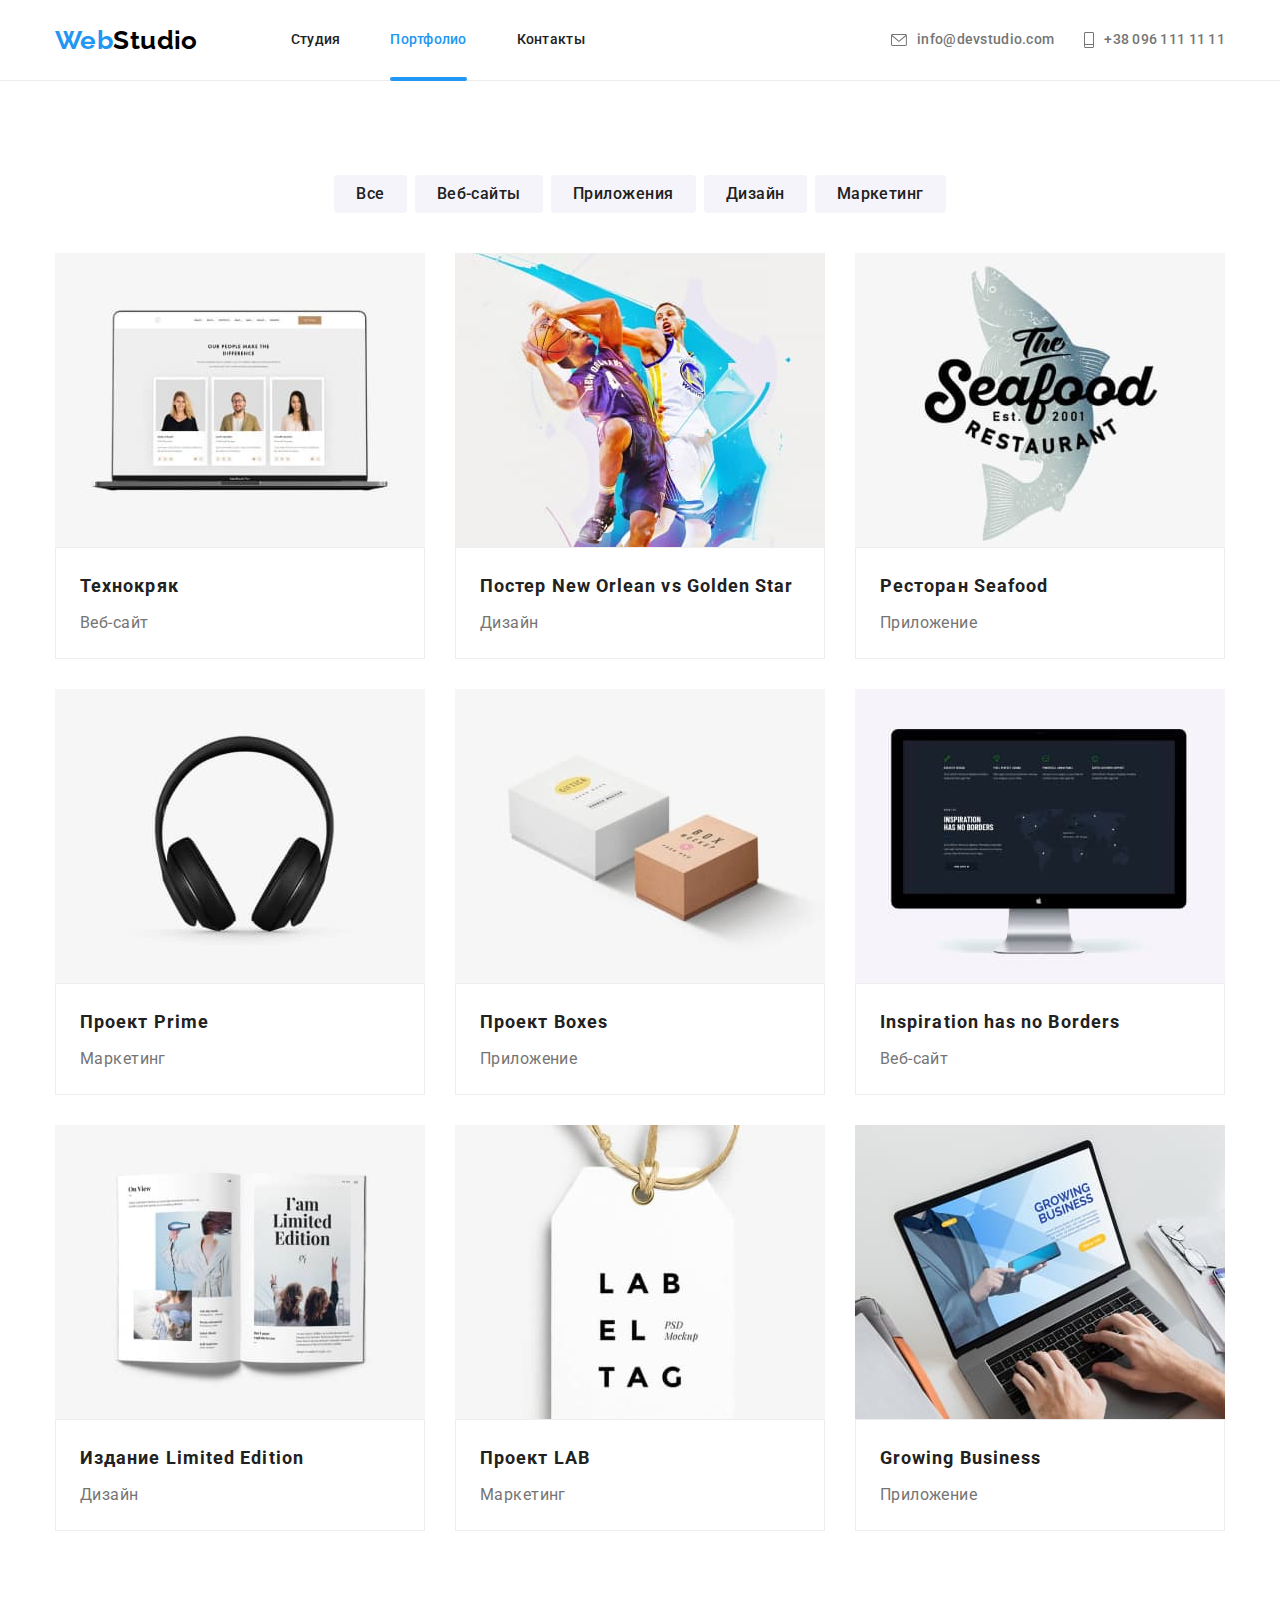
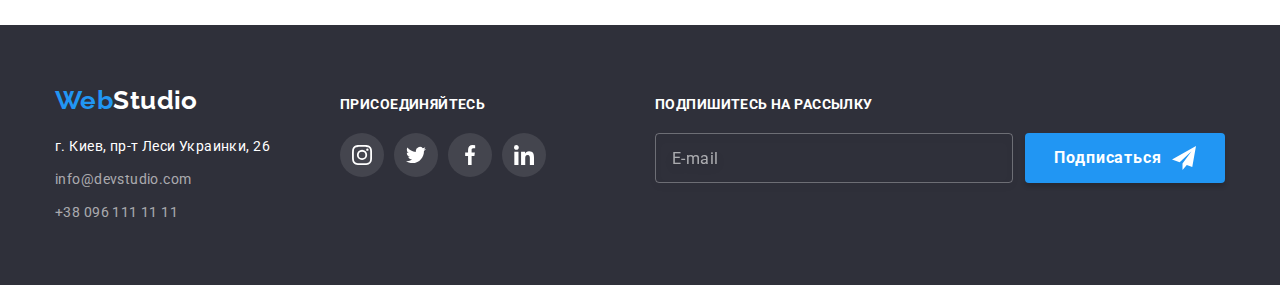
==== commit 7b33c194: "mistakes" ====
--- a/portfolio.html
+++ b/portfolio.html
@@ -87,7 +87,7 @@
                             <div class="service__thumb">
                               <picture>
                                 <source srcset="./image/portfolio/port-1_mob_1x.jpg 1x, ./image/portfolio/port-1_mob_2x.jpg 2x" media="(max-width: 767px)">
-                                <source srcset="./image/portfolio/port-1_tab_1x.jpg 1x, ./image/portfolio/port-1_tab_2x.jpg 2x" media="(min-width: 768px)" media="(max-width: 1199px)">
+                                <source srcset="./image/portfolio/port-1_tab_1x.jpg 1x, ./image/portfolio/port-1_tab_2x.jpg 2x" media="(min-width: 768px) and (max-width: 1199px)">
                                 <source srcset="./image/portfolio/port-1_pc_1x.jpg 1x, ./image/portfolio/port-1_pc_2x.jpg 2x" media="(min-width: 1200px)">
                                 <img src="./image/portfolio/port-1_mob_1x.jpg" alt="Веб-сайт Технокряк" width="450" height="294">
                               </picture>
@@ -109,7 +109,7 @@
                             <div class="service__thumb">
                                 <picture>
                                     <source srcset="./image/portfolio/port-2_mob_1x.jpg 1x, ./image/portfolio/port-2_mob_2x.jpg 2x" media="(max-width: 767px)">
-                                    <source srcset="./image/portfolio/port-2_tab_1x.jpg 1x, ./image/portfolio/port-2_tab_2x.jpg 2x" media="(min-width: 768px)" media="(max-width: 1199px)">
+                                    <source srcset="./image/portfolio/port-2_tab_1x.jpg 1x, ./image/portfolio/port-2_tab_2x.jpg 2x" media="(min-width: 768px) and (max-width: 1199px)">
                                     <source srcset="./image/portfolio/port-2_pc_1x.jpg 1x, ./image/portfolio/port-2_pc_2x.jpg 2x" media="(min-width: 1200px)">
                                     <img src="./image/portfolio/port-2_mob_1x.jpg" alt="Постер New Orlean vs Golden Star" width="450" height="294">
                                 </picture>
@@ -129,7 +129,7 @@
                             <div class="service__thumb">
                                 <picture>
                                   <source srcset="./image/portfolio/port-3_mob_1x.jpg 1x, ./image/portfolio/port-3_mob_2x.jpg 2x" media="(max-width: 767px)">
-                                  <source srcset="./image/portfolio/port-3_tab_1x.jpg 1x, ./image/portfolio/port-3_tab_2x.jpg 2x" media="(min-width: 768px)" media="(max-width: 1199px)">
+                                  <source srcset="./image/portfolio/port-3_tab_1x.jpg 1x, ./image/portfolio/port-3_tab_2x.jpg 2x" media="(min-width: 768px) and (max-width: 1199px)">
                                   <source srcset="./image/portfolio/port-3_pc_1x.jpg 1x, ./image/portfolio/port-3_pc_2x.jpg 2x" media="(min-width: 1200px)">
                                   <img src="./image/portfolio/port-3_mob_1x.jpg" alt="Ресторан Seafood" width="450" height="294">
                                 </picture>
@@ -149,7 +149,7 @@
                             <div class="service__thumb">
                                 <picture>
                                   <source srcset="./image/portfolio/port-4_mob_1x.jpg 1x, ./image/portfolio/port-4_mob_2x.jpg 2x" media="(max-width: 767px)">
-                                  <source srcset="./image/portfolio/port-4_tab_1x.jpg 1x, ./image/portfolio/port-4_tab_2x.jpg 2x" media="(min-width: 768px)" media="(max-width: 1199px)">
+                                  <source srcset="./image/portfolio/port-4_tab_1x.jpg 1x, ./image/portfolio/port-4_tab_2x.jpg 2x" media="(min-width: 768px) and (max-width: 1199px)">
                                   <source srcset="./image/portfolio/port-4_pc_1x.jpg 1x, ./image/portfolio/port-4_pc_2x.jpg 2x" media="(min-width: 1200px)">
                                   <img src="./image/portfolio/port-4_mob_1x.jpg" alt="Проект Prime" width="450" height="294">
                                 </picture>
@@ -169,7 +169,7 @@
                             <div class="service__thumb">
                                 <picture>
                                   <source srcset="./image/portfolio/port-5_mob_1x.jpg 1x, ./image/portfolio/port-5_mob_2x.jpg 2x" media="(max-width: 767px)">
-                                  <source srcset="./image/portfolio/port-5_tab_1x.jpg 1x, ./image/portfolio/port-5_tab_2x.jpg 2x" media="(min-width: 768px)" media="(max-width: 1199px)">
+                                  <source srcset="./image/portfolio/port-5_tab_1x.jpg 1x, ./image/portfolio/port-5_tab_2x.jpg 2x" media="(min-width: 768px) and (max-width: 1199px)">
                                   <source srcset="./image/portfolio/port-5_pc_1x.jpg 1x, ./image/portfolio/port-5_pc_2x.jpg 2x" media="(min-width: 1200px)">
                                   <img src="./image/portfolio/port-5_mob_1x.jpg" alt="Проект Boxes" width="450" height="294">
                                 </picture>
@@ -189,7 +189,7 @@
                             <div class="service__thumb">
                                 <picture>
                                   <source srcset="./image/portfolio/port-6_mob_1x.jpg 1x, ./image/portfolio/port-6_mob_2x.jpg 2x" media="(max-width: 767px)">
-                                  <source srcset="./image/portfolio/port-6_tab_1x.jpg 1x, ./image/portfolio/port-6_tab_2x.jpg 2x" media="(min-width: 768px)" media="(max-width: 1199px)">
+                                  <source srcset="./image/portfolio/port-6_tab_1x.jpg 1x, ./image/portfolio/port-6_tab_2x.jpg 2x" media="(min-width: 768px) and (max-width: 1199px)">
                                   <source srcset="./image/portfolio/port-6_pc_1x.jpg 1x, ./image/portfolio/port-6_pc_2x.jpg 2x" media="(min-width: 1200px)">
                                   <img src="./image/portfolio/port-6_mob_1x.jpg" alt="Inspiration has no Borders" width="450" height="294">
                                 </picture>
@@ -209,7 +209,7 @@
                             <div class="service__thumb">
                                 <picture>
                                   <source srcset="./image/portfolio/port-7_mob_1x.jpg 1x, ./image/portfolio/port-7_mob_2x.jpg 2x" media="(max-width: 767px)">
-                                  <source srcset="./image/portfolio/port-7_tab_1x.jpg 1x, ./image/portfolio/port-7_tab_2x.jpg 2x" media="(min-width: 768px)" media="(max-width: 1199px)">
+                                  <source srcset="./image/portfolio/port-7_tab_1x.jpg 1x, ./image/portfolio/port-7_tab_2x.jpg 2x" media="(min-width: 768px) and (max-width: 1199px)">
                                   <source srcset="./image/portfolio/port-7_pc_1x.jpg 1x, ./image/portfolio/port-7_pc_2x.jpg 2x" media="(min-width: 1200px)">
                                   <img src="./image/portfolio/port-7_mob_1x.jpg" alt="Издание Limited Edition" width="450" height="294">
                                 </picture>
@@ -229,7 +229,7 @@
                             <div class="service__thumb">
                                 <picture>
                                   <source srcset="./image/portfolio/port-8_mob_1x.jpg 1x, ./image/portfolio/port-8_mob_2x.jpg 2x" media="(max-width: 767px)">
-                                  <source srcset="./image/portfolio/port-8_tab_1x.jpg 1x, ./image/portfolio/port-8_tab_2x.jpg 2x" media="(min-width: 768px)" media="(max-width: 1199px)">
+                                  <source srcset="./image/portfolio/port-8_tab_1x.jpg 1x, ./image/portfolio/port-8_tab_2x.jpg 2x" media="(min-width: 768px) and (max-width: 1199px)">
                                   <source srcset="./image/portfolio/port-8_pc_1x.jpg 1x, ./image/portfolio/port-8_pc_2x.jpg 2x" media="(min-width: 1200px)">
                                   <img src="./image/portfolio/port-8_mob_1x.jpg" alt="Проект LAB" width="450" height="294">
                                 </picture>
@@ -249,7 +249,7 @@
                             <div class="service__thumb">
                                 <picture>
                                   <source srcset="./image/portfolio/port-9_mob_1x.jpg 1x, ./image/portfolio/port-9_mob_2x.jpg 2x" media="(max-width: 767px)">
-                                  <source srcset="./image/portfolio/port-9_tab_1x.jpg 1x, ./image/portfolio/port-9_tab_2x.jpg 2x" media="(min-width: 768px)" media="(max-width: 1199px)">
+                                  <source srcset="./image/portfolio/port-9_tab_1x.jpg 1x, ./image/portfolio/port-9_tab_2x.jpg 2x" media="(min-width: 768px) and (max-width: 1199px)">
                                   <source srcset="./image/portfolio/port-9_pc_1x.jpg 1x, ./image/portfolio/port-9_pc_2x.jpg 2x" media="(min-width: 1200px)">
                                   <img src="./image/portfolio/port-9_mob_1x.jpg" alt="Growing Business" width="450" height="294">
                                 </picture>
--- a/css/main.min.css
+++ b/css/main.min.css
@@ -1 +1 @@
-h1,h2,h3,p,ul{margin-top:0;margin-bottom:0}ul{padding-left:0}img{display:block;max-width:100%;height:auto}svg{display:block}body{font-family:"Roboto",sans-serif;font-size:14px;line-height:1.71;letter-spacing:.03em;color:#757575}.link{text-decoration:none;color:inherit}.list{list-style:none}.visually-hidden{position:absolute !important;clip:rect(1px 1px 1px 1px);padding:0 !important;border:0 !important;height:1px !important;width:1px !important;overflow:hidden}.section{padding-top:60px;padding-bottom:60px}@media screen and (min-width: 1200px){.section{padding-top:94px;padding-bottom:94px}}.section__title{color:#212121;text-align:center;font-size:28px;line-height:1.17;margin-bottom:30px}@media screen and (min-width: 1200px){.section__title{font-size:36px;margin-bottom:50px}}.container{width:100%;margin-left:auto;margin-right:auto;padding-left:15px;padding-right:15px}@media screen and (min-width: 480px){.container{width:480px}}@media screen and (min-width: 768px){.container{width:768px}}@media screen and (min-width: 1200px){.container{width:1200px}}.logo{font-family:"Raleway",sans-serif;color:#2196f3}.logo--header{color:#000}.logo__logo{margin-bottom:20px}.logo--footer{color:#fff}@media screen and (min-width: 769px){.logo{font-size:26px}}@media screen and (max-width: 768px){.logo{font-weight:700;font-size:24px;line-height:1.1666;display:-webkit-box;display:-ms-flexbox;display:flex}}.icon-set{display:-webkit-box;display:-ms-flexbox;display:flex;-ms-flex-wrap:wrap;flex-wrap:wrap;margin-left:-10px;margin-top:-10px}.icon-set__item{margin-left:10px;margin-top:10px;border-radius:50%}.icon-set__link{display:-webkit-box;display:-ms-flexbox;display:flex;width:44px;height:44px;border-radius:50%;-webkit-box-align:center;-ms-flex-align:center;align-items:center;-webkit-box-pack:center;-ms-flex-pack:center;justify-content:center;-webkit-transition:background-color 250ms cubic-bezier(0.4, 0, 0.2, 1);transition:background-color 250ms cubic-bezier(0.4, 0, 0.2, 1)}.icon-set__link:hover,.icon-set__link:focus{background-color:#2196f3}.icon-set__link:hover .icon-set__icon,.icon-set__link:focus .icon-set__icon{fill:#fff}.icon-set__icon--team{fill:#afb1b8;-webkit-transition:fill 250ms cubic-bezier(0.4, 0, 0.2, 1);transition:fill 250ms cubic-bezier(0.4, 0, 0.2, 1)}.icon-set__link--footer{fill:#fff;background-color:rgba(255,255,255,.1)}.header{border-bottom:1px solid #ececec}.header__pages-link,.header__contacts-link{-webkit-transition:color 250ms cubic-bezier(0.4, 0, 0.2, 1);transition:color 250ms cubic-bezier(0.4, 0, 0.2, 1)}.header__pages-link:hover,.header__pages-link:focus,.header__contacts-link:hover,.header__contacts-link:focus{color:#2196f3}.header__container{width:100%;display:-webkit-box;display:-ms-flexbox;display:flex;-webkit-box-align:center;-ms-flex-align:center;align-items:center;padding-top:10px;padding-bottom:10px;-webkit-box-pack:justify;-ms-flex-pack:justify;justify-content:space-between}.header__contacts-icon{display:none}.header__pages-link{color:#212121}.header__pages-link--active{color:#2196f3}.header__contacts-item{font-weight:500;font-size:34px;line-height:1.176;letter-spacing:.02em}.header__contacts-list{display:-webkit-box;display:-ms-flexbox;display:flex;-webkit-box-orient:vertical;-webkit-box-direction:normal;-ms-flex-direction:column;flex-direction:column}.header__contacts-bottom{font-weight:500;font-size:24px;line-height:1.166;letter-spacing:.02em;z-index:9}.header__social-list{display:-webkit-box;display:-ms-flexbox;display:flex;-ms-flex-wrap:wrap;flex-wrap:wrap;gap:10px}.header__social-item:not(:last-child){border-right:1px solid rgba(33,33,33,.2);padding-right:5px}.header__social-link{color:#2196f3;font-weight:500;font-size:18px;line-height:1.22;letter-spacing:.02em}.header__contacts-top{-webkit-box-ordinal-group:0;-ms-flex-order:-1;order:-1;margin-bottom:32px}.header__contacts-list{margin-bottom:64px}.header__mobile-menu{display:none;position:absolute;top:0;left:0;width:100%;height:100vh;background-color:#fff;padding:48px 40px;z-index:1}.header__mobile-menu.is-open{display:block;display:-webkit-box;display:-ms-flexbox;display:flex;-webkit-box-orient:vertical;-webkit-box-direction:normal;-ms-flex-direction:column;flex-direction:column;-webkit-box-pack:justify;-ms-flex-pack:justify;justify-content:space-between}.header__pages-item{margin-bottom:30px}.header__pages-item:last-child{margin-bottom:0}.header__pages-list{font-weight:500;font-size:40px;line-height:1.175;letter-spacing:.02em}.burger__button-menu{position:relative;border:none;background-color:rgba(0,0,0,0);padding:0;z-index:2}.burger__button-menu{fill:#212121;-webkit-transition:color 250ms cubic-bezier(0.4, 0, 0.2, 1);transition:color 250ms cubic-bezier(0.4, 0, 0.2, 1)}.burger__button-menu:hover,.burger__button-menu:focus{fill:#2196f3}.burger__close{display:none}.burger__button-menu.is-open .burger__close{display:block}.burger__button-menu.is-open .burger__menu{display:none}@media screen and (min-width: 768px){.header__container{width:768px;position:relative;padding-top:0;padding-bottom:0}.header__social-list{display:none}.header__mobile-menu{position:static;height:auto;padding:0;display:-webkit-box;display:-ms-flexbox;display:flex;-webkit-box-align:center;-ms-flex-align:center;align-items:center;margin-left:88px;-webkit-box-pack:justify;-ms-flex-pack:justify;justify-content:space-between}.header__container,.header__nav{display:-webkit-box;display:-ms-flexbox;display:flex;-webkit-box-align:center;-ms-flex-align:center;align-items:center}.header__contacts-top{-webkit-box-ordinal-group:1;-ms-flex-order:0;order:0;margin-bottom:0px}.header__pages-list{display:-webkit-box;display:-ms-flexbox;display:flex;width:294px;-webkit-box-pack:justify;-ms-flex-pack:justify;justify-content:space-between;font-weight:500;font-size:14px;line-height:1.14;letter-spacing:.02em}.header__contacts-list{margin-bottom:0}.header__pages-item{-webkit-box-pack:justify;-ms-flex-pack:justify;justify-content:space-between;margin-bottom:0}.header__pages-link,.header__contacts-link{font-weight:500;line-height:1.14;letter-spacing:.02em;-webkit-transition:color 250ms cubic-bezier(0.4, 0, 0.2, 1);transition:color 250ms cubic-bezier(0.4, 0, 0.2, 1)}.header__pages-link:hover,.header__pages-link:focus,.header__contacts-link:hover,.header__contacts-link:focus{color:#2196f3}.header__pages-link{color:#212121;padding-top:32px;padding-bottom:32px;position:relative;display:block}.header__pages-link--active{color:#2196f3}.header__pages-link--active::after{position:absolute;display:block;bottom:-1px;content:"";width:100%;height:4px;border-radius:2px;background-color:#2196f3}.header__contacts-link{display:-webkit-box;display:-ms-flexbox;display:flex;-webkit-box-align:center;-ms-flex-align:center;align-items:center;font-size:12px}.header__contacts-icon{display:block;margin-right:10px;fill:currentColor}.header .burger__button-menu{display:none}.header__contacts-item:first-child{margin-bottom:10px}}@media screen and (min-width: 1200px){.header__container{width:1200px}.header__contacts-list{display:-webkit-box;display:-ms-flexbox;display:flex;-webkit-box-align:center;-ms-flex-align:center;align-items:center;-webkit-box-orient:horizontal;-webkit-box-direction:normal;-ms-flex-direction:row;flex-direction:row}.header__contacts-item{margin-right:30px}.header .header__contacts-item:not(:last-child){margin-bottom:0}.header__contacts-item:last-child{margin-right:0}.header__mobile-menu{margin-left:93px}.header__contacts-link{font-size:14px;line-height:1.14;letter-spacing:.02em}}.button{font-family:inherit;cursor:pointer;border-radius:4px;border:rgba(0,0,0,0)}.hero-button{display:-webkit-box;display:-ms-flexbox;display:flex;-webkit-box-pack:center;-ms-flex-pack:center;justify-content:center;-webkit-box-align:center;-ms-flex-align:center;align-items:center;margin-left:auto;margin-right:auto;min-width:200px;padding:10px 28px;background-color:#2196f3;color:#fff;font-weight:700;font-size:16px;line-height:1.88;letter-spacing:.06em;-webkit-box-shadow:0px 4px 4px rgba(0,0,0,.15);box-shadow:0px 4px 4px rgba(0,0,0,.15);-webkit-transition:background-color 250ms cubic-bezier(0.4, 0, 0.2, 1);transition:background-color 250ms cubic-bezier(0.4, 0, 0.2, 1)}.hero-button:hover,.hero-button:focus{background-color:#188ce8}.hero{height:auto;background-color:#2f303a;text-align:center;padding-top:118px;padding-bottom:118px}.hero__title{font-size:26px;line-height:1.62;max-width:360px;height:auto;color:#fff;margin-left:auto;margin-right:auto;margin-bottom:30px;font-weight:900;text-align:center;letter-spacing:.06em;text-transform:uppercase}@media screen and (min-width: 1200px){.hero{padding-top:200px;padding-bottom:200px}.hero__title{font-size:44px;line-height:1.36;max-width:696px;height:auto}}.overlay{max-width:1600px;margin-left:auto;margin-right:auto;background-repeat:no-repeat;background-position:center;background-size:cover;background-image:-webkit-gradient(linear, left top, right top, from(rgba(47, 48, 58, 0.4)), to(rgba(47, 48, 58, 0.4))),url("../image/index/hero_mobile_1x.jpg");background-image:linear-gradient(to right, rgba(47, 48, 58, 0.4), rgba(47, 48, 58, 0.4)),url("../image/index/hero_mobile_1x.jpg")}@media(-webkit-min-device-pixel-ratio: 2), (min-resolution: 2dppx){.overlay{background-image:-webkit-gradient(linear, left top, right top, from(rgba(47, 48, 58, 0.4)), to(rgba(47, 48, 58, 0.4))),url("../image/index/hero_mobile_2x.jpg");background-image:linear-gradient(to right, rgba(47, 48, 58, 0.4), rgba(47, 48, 58, 0.4)),url("../image/index/hero_mobile_2x.jpg")}}@media screen and (min-width: 768px){.overlay{background-image:-webkit-gradient(linear, left top, right top, from(rgba(47, 48, 58, 0.4)), to(rgba(47, 48, 58, 0.4))),url("../image/index/hero_tablet_1x.jpg");background-image:linear-gradient(to right, rgba(47, 48, 58, 0.4), rgba(47, 48, 58, 0.4)),url("../image/index/hero_tablet_1x.jpg")}}@media screen and (min-width: 768px)and (-webkit-min-device-pixel-ratio: 2), screen and (min-width: 768px)and (min-resolution: 2dppx){.overlay{background-image:-webkit-gradient(linear, left top, right top, from(rgba(47, 48, 58, 0.4)), to(rgba(47, 48, 58, 0.4))),url("../image/index/hero_tablet_2x.jpg");background-image:linear-gradient(to right, rgba(47, 48, 58, 0.4), rgba(47, 48, 58, 0.4)),url("../image/index/hero_tablet_2x.jpg")}}@media screen and (min-width: 1200px){.overlay{background-image:-webkit-gradient(linear, left top, right top, from(rgba(47, 48, 58, 0.4)), to(rgba(47, 48, 58, 0.4))),url("../image/index/hero_pc_1x.jpg");background-image:linear-gradient(to right, rgba(47, 48, 58, 0.4), rgba(47, 48, 58, 0.4)),url("../image/index/hero_pc_1x.jpg")}}@media screen and (min-width: 1200px)and (-webkit-min-device-pixel-ratio: 2),screen and (min-width: 1200px)and (min-resolution: 2dppx),screen and (min-width: 1200px)and (min-resolution: 192dpi),screen and (min-width: 1200px)and (min-device-pixel-ratio: 2){.overlay{background-image:-webkit-gradient(linear, left top, right top, from(rgba(47, 48, 58, 0.4)), to(rgba(47, 48, 58, 0.4))),url("../image/index/hero_pc_2x.jpg");background-image:linear-gradient(to right, rgba(47, 48, 58, 0.4), rgba(47, 48, 58, 0.4)),url("../image/index/hero_pc_2x.jpg")}}@media screen and (max-width: 767px){.benefits__list{-ms-flex-wrap:nowrap;flex-wrap:nowrap}}.benefits__list{-ms-flex-wrap:nowrap;flex-wrap:nowrap}@media screen and (min-width: 768px){.benefits__item{-ms-flex-preferred-size:calc(50% - 30px);flex-basis:calc(50% - 30px)}}@media screen and (min-width: 1200px){.benefits__item{-ms-flex-preferred-size:calc(25% - 30px);flex-basis:calc(25% - 30px)}}.benefits__title{color:#212121;font-size:14px;line-height:1.14;text-transform:uppercase;margin-bottom:10px}@media screen and (max-width: 767px){.benefits__title{text-align:center}}.benefits__icon-wrapper{height:120px;background-color:#f5f4fa;border-radius:4px;padding-top:25px;padding-bottom:25px;margin-bottom:30px}.benefits__icon{margin-left:auto;margin-right:auto}@media screen and (min-width: 1200px){.benefits{padding-bottom:0}}.examples{display:none}@media screen and (min-width: 1200px){.examples{display:block}.examples__item{position:relative;-ms-flex-preferred-size:calc(33.3333333333% - 30px);flex-basis:calc(33.3333333333% - 30px)}.examples__wrap{position:absolute;bottom:0;width:100%;height:70px;display:-webkit-box;display:-ms-flexbox;display:flex;-webkit-box-pack:center;-ms-flex-pack:center;justify-content:center;-webkit-box-align:center;-ms-flex-align:center;align-items:center;background-color:rgba(47,48,58,.8)}.examples__title{font-size:14px;line-height:1.14;text-transform:uppercase;color:#fff}}.card-set{display:-webkit-box;display:-ms-flexbox;display:flex;-ms-flex-wrap:wrap;flex-wrap:wrap;margin-left:-30px;margin-top:-30px}.card-set__item{margin-left:30px;margin-top:30px}.team{background-color:#f5f4fa}.team__item{background:#fff;-webkit-box-shadow:0px 1px 3px rgba(0,0,0,.12),0px 1px 1px rgba(0,0,0,.14),0px 2px 1px rgba(0,0,0,.2);box-shadow:0px 1px 3px rgba(0,0,0,.12),0px 1px 1px rgba(0,0,0,.14),0px 2px 1px rgba(0,0,0,.2);border-radius:0px 0px 4px 4px;text-align:center;max-width:450px}.team__content{padding:30px 15px;display:-webkit-box;display:-ms-flexbox;display:flex;-webkit-box-orient:vertical;-webkit-box-direction:normal;-ms-flex-direction:column;flex-direction:column;-webkit-box-align:center;-ms-flex-align:center;align-items:center}.team__member{color:#212121;font-weight:500;font-size:16px;line-height:1.18;margin-bottom:10px}.team__job{font-size:16px;line-height:1.18;margin-bottom:16px}.team .card-set{-ms-flex-wrap:nowrap;flex-wrap:nowrap;-webkit-box-orient:vertical;-webkit-box-direction:normal;-ms-flex-direction:column;flex-direction:column}@media screen and (min-width: 768px){.team__item{-ms-flex-preferred-size:calc(50% - 30px);flex-basis:calc(50% - 30px)}.team .card-set{-ms-flex-wrap:wrap;flex-wrap:wrap;-webkit-box-orient:horizontal;-webkit-box-direction:normal;-ms-flex-direction:row;flex-direction:row}}@media screen and (min-width: 1200px){.team__item{-ms-flex-preferred-size:calc(25% - 30px);flex-basis:calc(25% - 30px)}}.clients__list{display:-webkit-box;display:-ms-flexbox;display:flex;-ms-flex-wrap:wrap;flex-wrap:wrap;-webkit-box-pack:center;-ms-flex-pack:center;justify-content:center;margin-left:-30px;margin-top:-30px}.clients__link{height:92px;display:-webkit-box;display:-ms-flexbox;display:flex;-webkit-box-align:center;-ms-flex-align:center;align-items:center;-webkit-box-pack:center;-ms-flex-pack:center;justify-content:center;border:1px solid #afb1b8;border-radius:4px;fill:#afb1b8;-webkit-transition:fill 250ms cubic-bezier(0.4, 0, 0.2, 1),border 250ms cubic-bezier(0.4, 0, 0.2, 1);transition:fill 250ms cubic-bezier(0.4, 0, 0.2, 1),border 250ms cubic-bezier(0.4, 0, 0.2, 1)}.clients__link:hover,.clients__link:focus{border:1px solid #2196f3;fill:#2196f3}.clients__item{-ms-flex-preferred-size:calc(50% - 30px);flex-basis:calc(50% - 30px)}@media screen and (max-width: 480px){.clients__item{-ms-flex-preferred-size:calc(50% - 30px);flex-basis:calc(50% - 30px)}}@media screen and (min-width: 768px){.clients__item{-ms-flex-preferred-size:calc(33.3333333333% - 30px);flex-basis:calc(33.3333333333% - 30px)}}@media screen and (min-width: 1200px){.clients__item{-ms-flex-preferred-size:calc(16.6666666667% - 30px);flex-basis:calc(16.6666666667% - 30px)}}.footer{background-color:#2f303a;padding-top:60px;padding-bottom:60px;text-align:center}.footer-join__text,.footer-subscribe__text{font-weight:700;font-size:14px;line-height:1.14;text-transform:uppercase;color:#fff;margin-bottom:20px;display:inline-block}.footer__address{margin-bottom:60px}.footer-address{font-style:inherit}.footer-address__item:not(:last-child){margin-bottom:9px}.footer-subscribe__icon{fill:#fff;margin-left:10px}.footer-join__container{max-width:100%;margin-bottom:60px;display:-webkit-box;display:-ms-flexbox;display:flex;-webkit-box-orient:vertical;-webkit-box-direction:normal;-ms-flex-direction:column;flex-direction:column;-webkit-box-align:center;-ms-flex-align:center;align-items:center}.footer-subscribe__form{max-width:100%}.footer__logo{margin-bottom:20px;-webkit-box-pack:center;-ms-flex-pack:center;justify-content:center}.footer-subscribe__input{display:block;height:50px;margin-bottom:20px}.footer-address__link[target=_blank]{color:#fff}.footer-address__link{color:rgba(255,255,255,.6);-webkit-transition:color 250ms cubic-bezier(0.4, 0, 0.2, 1);transition:color 250ms cubic-bezier(0.4, 0, 0.2, 1)}.footer-address__link:hover,.footer-address__link:focus{color:#2196f3}.footer-subscribe__form{display:-webkit-box;display:-ms-flexbox;display:flex;-webkit-box-orient:vertical;-webkit-box-direction:normal;-ms-flex-direction:column;flex-direction:column}.footer-subscribe__input{border:1px solid rgba(255,255,255,.3);-webkit-filter:drop-shadow(0px 4px 4px rgba(0, 0, 0, 0.15));filter:drop-shadow(0px 4px 4px rgba(0, 0, 0, 0.15));border-radius:4px;background-color:rgba(0,0,0,0);padding:15px 16px;color:#fff;font-size:16px;line-height:1.25;letter-spacing:.03em}.footer-subscribe__input::-webkit-input-placeholder{font-size:16px;line-height:1.25;letter-spacing:.03em;color:rgba(255,255,255,.6)}.footer-subscribe__input::-moz-placeholder{font-size:16px;line-height:1.25;letter-spacing:.03em;color:rgba(255,255,255,.6)}.footer-subscribe__input:-ms-input-placeholder{font-size:16px;line-height:1.25;letter-spacing:.03em;color:rgba(255,255,255,.6)}.footer-subscribe__input::-ms-input-placeholder{font-size:16px;line-height:1.25;letter-spacing:.03em;color:rgba(255,255,255,.6)}.footer-subscribe__input::placeholder{font-size:16px;line-height:1.25;letter-spacing:.03em;color:rgba(255,255,255,.6)}@media screen and (min-width: 768px){.footer__container{display:-webkit-box;display:-ms-flexbox;display:flex;-ms-flex-wrap:wrap;flex-wrap:wrap}.footer__address{margin-left:76px}.footer-join__container{margin-left:165px}.footer-address__item:not(:last-child){margin-bottom:8px}.footer-subscribe__container{margin-left:auto;margin-right:auto}.footer-subscribe__input{width:450px}}@media screen and (min-width: 1200px){.footer{background-color:#2f303a;padding-top:60px;padding-bottom:60px;text-align:left}.footer__container{display:-webkit-box;display:-ms-flexbox;display:flex;-webkit-box-align:baseline;-ms-flex-align:baseline;align-items:baseline}.footer__address{margin:0}.footer__logo{margin-bottom:20px}.footer-address{font-style:inherit}.footer-address__item:not(:last-child){margin-bottom:9px}.footer-address__link[target=_blank]{color:#fff}.footer-address__link{color:rgba(255,255,255,.6);-webkit-transition:color 250ms cubic-bezier(0.4, 0, 0.2, 1);transition:color 250ms cubic-bezier(0.4, 0, 0.2, 1)}.footer-address__link:hover,.footer-address__link:focus{color:#2196f3}.footer-join__container{width:206px;margin-left:70px;margin-bottom:0}.footer-join__text,.footer-subscribe__text{font-weight:700;font-size:14px;line-height:1.14;text-transform:uppercase;color:#fff;margin-bottom:20px;display:inline-block}.footer-subscribe__container{margin-left:auto;margin-right:0}.footer-subscribe__input{width:358px;height:50px;margin-right:12px;border:1px solid rgba(255,255,255,.3);-webkit-filter:drop-shadow(0px 4px 4px rgba(0, 0, 0, 0.15));filter:drop-shadow(0px 4px 4px rgba(0, 0, 0, 0.15));border-radius:4px;background-color:rgba(0,0,0,0);padding:15px 16px;color:#fff;font-size:16px;line-height:1.25;letter-spacing:.03em}.footer-subscribe__input::-webkit-input-placeholder{font-size:16px;line-height:1.25;letter-spacing:.03em;color:rgba(255,255,255,.6)}.footer-subscribe__input::-moz-placeholder{font-size:16px;line-height:1.25;letter-spacing:.03em;color:rgba(255,255,255,.6)}.footer-subscribe__input:-ms-input-placeholder{font-size:16px;line-height:1.25;letter-spacing:.03em;color:rgba(255,255,255,.6)}.footer-subscribe__input::-ms-input-placeholder{font-size:16px;line-height:1.25;letter-spacing:.03em;color:rgba(255,255,255,.6)}.footer-subscribe__input::placeholder{font-size:16px;line-height:1.25;letter-spacing:.03em;color:rgba(255,255,255,.6)}.footer-subscribe__form{-webkit-box-orient:horizontal;-webkit-box-direction:normal;-ms-flex-direction:row;flex-direction:row}.footer-subscribe__input{margin-bottom:0}.footer-subscribe__icon{fill:#fff;margin-left:10px}}.backdrop{z-index:10;position:fixed;left:0;top:0;width:100%;height:100%;visibility:visible;background-color:rgba(0,0,0,.2);-webkit-transition:opacity 250ms cubic-bezier(0.4, 0, 0.2, 1),visibility 250ms cubic-bezier(0.4, 0, 0.2, 1);transition:opacity 250ms cubic-bezier(0.4, 0, 0.2, 1),visibility 250ms cubic-bezier(0.4, 0, 0.2, 1)}.backdrop.is-hidden{visibility:hidden;opacity:0;pointer-events:none}.modal{position:absolute;-webkit-transform:translate(-50%, -50%) scale(1);transform:translate(-50%, -50%) scale(1);left:50%;top:50%;padding:40px;text-align:center;max-width:100%;-webkit-transition:-webkit-transform 250ms cubic-bezier(0.4, 0, 0.2, 1) 250ms;transition:-webkit-transform 250ms cubic-bezier(0.4, 0, 0.2, 1) 250ms;transition:transform 250ms cubic-bezier(0.4, 0, 0.2, 1) 250ms;transition:transform 250ms cubic-bezier(0.4, 0, 0.2, 1) 250ms, -webkit-transform 250ms cubic-bezier(0.4, 0, 0.2, 1) 250ms;border-radius:4px;background-color:#fff;-webkit-box-shadow:0px 1px 3px rgba(0,0,0,.12),0px 1px 1px rgba(0,0,0,.14),0px 2px 1px rgba(0,0,0,.2);box-shadow:0px 1px 3px rgba(0,0,0,.12),0px 1px 1px rgba(0,0,0,.14),0px 2px 1px rgba(0,0,0,.2)}.backdrop.is-hidden .modal{-webkit-transform:translate(-50%, -50%) scale(1.2);transform:translate(-50%, -50%) scale(1.2)}.modal__title{color:#212121;font-weight:700;font-size:20px;line-height:1.5;letter-spacing:.03em;margin-bottom:12px}.modal__form{width:100%}.modal__item{position:relative;display:-webkit-box;display:-ms-flexbox;display:flex;-webkit-box-orient:vertical;-webkit-box-direction:normal;-ms-flex-direction:column;flex-direction:column;margin-bottom:10px}.modal__item--comment{margin-bottom:20px}.modal__label{color:#757575;margin-right:auto;font-size:12px;line-height:1.16;letter-spacing:.01em;margin-bottom:4px}.modal__input{width:100%;height:40px;border:1px solid;border-color:rgba(33,33,33,.2);border-radius:4px;padding:12px 12px 12px 42px;outline:none}.modal__input--comment{height:120px;padding-left:16px;padding-right:16px;resize:none}.modal__input:hover,.modal__input:focus{border-color:#2196f3}.modal__input::-webkit-input-placeholder{color:rgba(117,117,117,.5);font-size:14px;line-height:1.14;letter-spacing:.01em}.modal__input::-moz-placeholder{color:rgba(117,117,117,.5);font-size:14px;line-height:1.14;letter-spacing:.01em}.modal__input:-ms-input-placeholder{color:rgba(117,117,117,.5);font-size:14px;line-height:1.14;letter-spacing:.01em}.modal__input::-ms-input-placeholder{color:rgba(117,117,117,.5);font-size:14px;line-height:1.14;letter-spacing:.01em}.modal__input::placeholder{color:rgba(117,117,117,.5);font-size:14px;line-height:1.14;letter-spacing:.01em}.modal__policy{color:#757575;cursor:pointer;font-size:12px;line-height:1.16}.modal__icon{position:absolute;left:12px;bottom:11px;fill:#212121;-webkit-transition:fill 250ms cubic-bezier(0.4, 0, 0.2, 1);transition:fill 250ms cubic-bezier(0.4, 0, 0.2, 1)}.modal__input:hover~.modal__icon,.modal__input:focus~.modal__icon{fill:#2196f3}.modal__checkbox{margin-bottom:30px}.modal__checkbox-input{position:absolute;clip:rect(1px 1px 1px 1px);padding:0;border:0;height:1px;width:1px;overflow:hidden}.modal__policy-link{color:#2196f3;margin-left:4px}.modal__checkbox-icon{display:inline-block;border:2px solid;border-color:#212121;border-radius:2px;width:16px;height:15px;margin-right:7px}.modal__checkbox-input:checked+.modal__policy .modal__checkbox-icon{background-color:#2196f3;border-color:rgba(0,0,0,0);background-image:url("../image/icon-check.svg");background-size:contain;background-origin:border-box}.modal__close-button{position:absolute;right:8px;top:8px;width:30px;height:30px;border-radius:50%;display:-webkit-box;display:-ms-flexbox;display:flex;-webkit-box-pack:center;-ms-flex-pack:center;justify-content:center;-webkit-box-align:center;-ms-flex-align:center;align-items:center;cursor:pointer;border:1px solid rgba(0,0,0,.1);background-color:#fff;fill:#000;-webkit-transition:fill 250ms cubic-bezier(0.4, 0, 0.2, 1);transition:fill 250ms cubic-bezier(0.4, 0, 0.2, 1)}.modal__close-button:hover,.modal__close-button:focus{fill:#2196f3}@media screen and (min-width: 480px){.modal{width:450px}.modal__policy{display:-webkit-box;display:-ms-flexbox;display:flex;-webkit-box-align:center;-ms-flex-align:center;align-items:center;-webkit-box-pack:center;-ms-flex-pack:center;justify-content:center}}@media screen and (min-width: 1200px){.modal{width:528px}.modal__title{line-height:1.15}.modal__policy{font-size:14px}}.filter__button-set{display:-webkit-box;display:-ms-flexbox;display:flex;-ms-flex-wrap:wrap;flex-wrap:wrap;margin-bottom:40px;margin-left:-8px;margin-top:-15px}.filter__item{margin-left:8px;margin-top:15px}.filter__button{background-color:#f5f4fa;color:#212121;font-weight:500;font-size:16px;line-height:1.62;letter-spacing:.03em;padding:6px 22px;-webkit-transition:background-color 250ms cubic-bezier(0.4, 0, 0.2, 1),color 250ms cubic-bezier(0.4, 0, 0.2, 1),-webkit-box-shadow 250ms cubic-bezier(0.4, 0, 0.2, 1);transition:background-color 250ms cubic-bezier(0.4, 0, 0.2, 1),color 250ms cubic-bezier(0.4, 0, 0.2, 1),-webkit-box-shadow 250ms cubic-bezier(0.4, 0, 0.2, 1);transition:background-color 250ms cubic-bezier(0.4, 0, 0.2, 1),color 250ms cubic-bezier(0.4, 0, 0.2, 1),box-shadow 250ms cubic-bezier(0.4, 0, 0.2, 1);transition:background-color 250ms cubic-bezier(0.4, 0, 0.2, 1),color 250ms cubic-bezier(0.4, 0, 0.2, 1),box-shadow 250ms cubic-bezier(0.4, 0, 0.2, 1),-webkit-box-shadow 250ms cubic-bezier(0.4, 0, 0.2, 1)}.filter__button:hover,.filter__button:focus{background-color:#2196f3;color:#fff;-webkit-box-shadow:0px 3px 1px rgba(0,0,0,.1),0px 1px 2px rgba(0,0,0,.08),0px 2px 2px rgba(0,0,0,.12);box-shadow:0px 3px 1px rgba(0,0,0,.1),0px 1px 2px rgba(0,0,0,.08),0px 2px 2px rgba(0,0,0,.12)}@media screen and (min-width: 481px){.filter__button-set{-webkit-box-pack:center;-ms-flex-pack:center;justify-content:center}}.service__link{display:-webkit-box;display:-ms-flexbox;display:flex;-webkit-box-orient:vertical;-webkit-box-direction:normal;-ms-flex-direction:column;flex-direction:column;-webkit-transition:-webkit-box-shadow 250ms cubic-bezier(0.4, 0, 0.2, 1);transition:-webkit-box-shadow 250ms cubic-bezier(0.4, 0, 0.2, 1);transition:box-shadow 250ms cubic-bezier(0.4, 0, 0.2, 1);transition:box-shadow 250ms cubic-bezier(0.4, 0, 0.2, 1), -webkit-box-shadow 250ms cubic-bezier(0.4, 0, 0.2, 1)}.service__link:hover,.service__link:focus{-webkit-box-shadow:0px 1px 1px rgba(0,0,0,.12),0px 4px 4px rgba(0,0,0,.06),1px 4px 6px rgba(0,0,0,.16);box-shadow:0px 1px 1px rgba(0,0,0,.12),0px 4px 4px rgba(0,0,0,.06),1px 4px 6px rgba(0,0,0,.16)}.service__thumb{position:relative;overflow:hidden}.service__wrap{position:absolute;width:100%;height:100%;top:1px;display:-webkit-box;display:-ms-flexbox;display:flex;-webkit-box-align:center;-ms-flex-align:center;align-items:center;-webkit-transform:translateY(100%);transform:translateY(100%);padding-left:24px;padding-right:24px;background-color:rgba(33,150,243,.9);-webkit-transition:-webkit-transform 250ms cubic-bezier(0.4, 0, 0.2, 1);transition:-webkit-transform 250ms cubic-bezier(0.4, 0, 0.2, 1);transition:transform 250ms cubic-bezier(0.4, 0, 0.2, 1);transition:transform 250ms cubic-bezier(0.4, 0, 0.2, 1), -webkit-transform 250ms cubic-bezier(0.4, 0, 0.2, 1)}.service__link:hover .service__wrap,.service__link:focus .service__wrap{-webkit-transform:translateY(0);transform:translateY(0)}.service__text{font-size:18px;line-height:1.56;letter-spacing:.03em;color:#fff;-webkit-transform:scale(1.2);transform:scale(1.2);-webkit-transition:-webkit-transform 250ms cubic-bezier(0.4, 0, 0.2, 1) 50ms;transition:-webkit-transform 250ms cubic-bezier(0.4, 0, 0.2, 1) 50ms;transition:transform 250ms cubic-bezier(0.4, 0, 0.2, 1) 50ms;transition:transform 250ms cubic-bezier(0.4, 0, 0.2, 1) 50ms, -webkit-transform 250ms cubic-bezier(0.4, 0, 0.2, 1) 50ms}.service__link:hover .service__text,.service__link:focus .service__text{-webkit-transform:scale(1);transform:scale(1)}.service__card{border:1px solid #eee;padding:20px 24px}.service__title{color:#212121;font-size:18px;line-height:2;letter-spacing:.06em;margin-bottom:4px}.service__description{font-size:16px;line-height:1.88}@media screen and (min-width: 768px){.service__item{-ms-flex-preferred-size:calc(50% - 30px);flex-basis:calc(50% - 30px)}.service__card{-webkit-box-flex:1;-ms-flex-positive:1;flex-grow:1}.service__link{height:100%}}@media screen and (min-width: 1200px){.service__item{-ms-flex-preferred-size:calc(33.3333333333% - 30px);flex-basis:calc(33.3333333333% - 30px)}.service__wrap{padding:63px 24px}}/*# sourceMappingURL=main.min.css.map */+h1,h2,h3,p,ul{margin-top:0;margin-bottom:0}ul{padding-left:0}img{display:block;max-width:100%;height:auto}svg{display:block}body{font-family:"Roboto",sans-serif;font-size:14px;line-height:1.71;letter-spacing:.03em;color:#757575}.link{text-decoration:none;color:inherit}.list{list-style:none}.visually-hidden{position:absolute !important;clip:rect(1px 1px 1px 1px);padding:0 !important;border:0 !important;height:1px !important;width:1px !important;overflow:hidden}.section{padding-top:60px;padding-bottom:60px}@media screen and (min-width: 1200px){.section{padding-top:94px;padding-bottom:94px}}.section__title{color:#212121;text-align:center;font-size:28px;line-height:1.17;margin-bottom:30px}@media screen and (min-width: 1200px){.section__title{font-size:36px;margin-bottom:50px}}.container{width:100%;margin-left:auto;margin-right:auto;padding-left:15px;padding-right:15px}@media screen and (min-width: 480px){.container{width:480px}}@media screen and (min-width: 768px){.container{width:768px}}@media screen and (min-width: 1200px){.container{width:1200px}}.logo{font-family:"Raleway",sans-serif;color:#2196f3;display:inline-block;font-weight:700;font-size:24px;line-height:1.1666}.logo--header{color:#000}.logo__logo{margin-bottom:20px}.logo--footer{color:#fff}@media screen and (min-width: 1200px){.logo{font-size:26px}}.icon-set{display:-webkit-box;display:-ms-flexbox;display:flex;-ms-flex-wrap:wrap;flex-wrap:wrap;margin-left:-10px;margin-top:-10px}.icon-set__item{margin-left:10px;margin-top:10px;border-radius:50%}.icon-set__link{display:-webkit-box;display:-ms-flexbox;display:flex;width:44px;height:44px;border-radius:50%;-webkit-box-align:center;-ms-flex-align:center;align-items:center;-webkit-box-pack:center;-ms-flex-pack:center;justify-content:center;-webkit-transition:background-color 250ms cubic-bezier(0.4, 0, 0.2, 1);transition:background-color 250ms cubic-bezier(0.4, 0, 0.2, 1)}.icon-set__link:hover,.icon-set__link:focus{background-color:#2196f3}.icon-set__link:hover .icon-set__icon,.icon-set__link:focus .icon-set__icon{fill:#fff}.icon-set__icon--team{fill:#afb1b8;-webkit-transition:fill 250ms cubic-bezier(0.4, 0, 0.2, 1);transition:fill 250ms cubic-bezier(0.4, 0, 0.2, 1)}.icon-set__link--footer{fill:#fff;background-color:rgba(255,255,255,.1)}.header{border-bottom:1px solid #ececec}.header__pages-link,.header__contacts-link{-webkit-transition:color 250ms cubic-bezier(0.4, 0, 0.2, 1);transition:color 250ms cubic-bezier(0.4, 0, 0.2, 1)}.header__pages-link:hover,.header__pages-link:focus,.header__contacts-link:hover,.header__contacts-link:focus{color:#2196f3}.header__container{width:100%;display:-webkit-box;display:-ms-flexbox;display:flex;-webkit-box-align:center;-ms-flex-align:center;align-items:center;padding-top:10px;padding-bottom:10px;-webkit-box-pack:justify;-ms-flex-pack:justify;justify-content:space-between}.header__contacts-icon{display:none}.header__pages-link{color:#212121}.header__pages-link--active{color:#2196f3}.header__contacts-item{font-weight:500;font-size:34px;line-height:1.176;letter-spacing:.02em}.header__contacts-list{display:-webkit-box;display:-ms-flexbox;display:flex;-webkit-box-orient:vertical;-webkit-box-direction:normal;-ms-flex-direction:column;flex-direction:column}.header__contacts-bottom{font-weight:500;font-size:24px;line-height:1.166;letter-spacing:.02em;z-index:9}.header__social-list{display:-webkit-box;display:-ms-flexbox;display:flex;-ms-flex-wrap:wrap;flex-wrap:wrap;gap:10px}.header__social-item:not(:last-child){border-right:1px solid rgba(33,33,33,.2);padding-right:5px}.header__social-link{color:#2196f3;font-weight:500;font-size:18px;line-height:1.22;letter-spacing:.02em}.header__contacts-top{-webkit-box-ordinal-group:0;-ms-flex-order:-1;order:-1;margin-bottom:32px}.header__contacts-list{margin-bottom:64px}.header__mobile-menu{display:none;position:absolute;top:0;left:0;width:100%;height:100vh;background-color:#fff;padding:48px 40px;z-index:1}.header__mobile-menu.is-open{display:block;display:-webkit-box;display:-ms-flexbox;display:flex;-webkit-box-orient:vertical;-webkit-box-direction:normal;-ms-flex-direction:column;flex-direction:column;-webkit-box-pack:justify;-ms-flex-pack:justify;justify-content:space-between}.header__pages-item{margin-bottom:30px}.header__pages-item:last-child{margin-bottom:0}.header__pages-list{font-weight:500;font-size:40px;line-height:1.175;letter-spacing:.02em}.burger__button-menu{position:relative;border:none;background-color:rgba(0,0,0,0);padding:0;z-index:2}.burger__button-menu{fill:#212121;-webkit-transition:color 250ms cubic-bezier(0.4, 0, 0.2, 1);transition:color 250ms cubic-bezier(0.4, 0, 0.2, 1)}.burger__button-menu:hover,.burger__button-menu:focus{fill:#2196f3}.burger__close{display:none}.burger__button-menu.is-open .burger__close{display:block}.burger__button-menu.is-open .burger__menu{display:none}@media screen and (min-width: 768px){.header__container{width:768px;position:relative;padding-top:0;padding-bottom:0}.header__social-list{display:none}.header__mobile-menu{position:static;height:auto;padding:0;display:-webkit-box;display:-ms-flexbox;display:flex;-webkit-box-align:center;-ms-flex-align:center;align-items:center;margin-left:88px;-webkit-box-pack:justify;-ms-flex-pack:justify;justify-content:space-between}.header__container,.header__nav{display:-webkit-box;display:-ms-flexbox;display:flex;-webkit-box-align:center;-ms-flex-align:center;align-items:center}.header__contacts-top{-webkit-box-ordinal-group:1;-ms-flex-order:0;order:0;margin-bottom:0px}.header__pages-list{display:-webkit-box;display:-ms-flexbox;display:flex;width:294px;-webkit-box-pack:justify;-ms-flex-pack:justify;justify-content:space-between;font-weight:500;font-size:14px;line-height:1.14;letter-spacing:.02em}.header__contacts-list{margin-bottom:0}.header__pages-item{-webkit-box-pack:justify;-ms-flex-pack:justify;justify-content:space-between;margin-bottom:0}.header__pages-link,.header__contacts-link{font-weight:500;line-height:1.14;letter-spacing:.02em;-webkit-transition:color 250ms cubic-bezier(0.4, 0, 0.2, 1);transition:color 250ms cubic-bezier(0.4, 0, 0.2, 1)}.header__pages-link:hover,.header__pages-link:focus,.header__contacts-link:hover,.header__contacts-link:focus{color:#2196f3}.header__pages-link{color:#212121;padding-top:32px;padding-bottom:32px;position:relative;display:block}.header__pages-link--active{color:#2196f3}.header__pages-link--active::after{position:absolute;display:block;bottom:-1px;content:"";width:100%;height:4px;border-radius:2px;background-color:#2196f3}.header__contacts-link{display:-webkit-box;display:-ms-flexbox;display:flex;-webkit-box-align:center;-ms-flex-align:center;align-items:center;font-size:12px}.header__contacts-icon{display:block;margin-right:10px;fill:currentColor}.header .burger__button-menu{display:none}.header__contacts-item:first-child{margin-bottom:10px}}@media screen and (min-width: 1200px){.header__container{width:1200px}.header__contacts-list{display:-webkit-box;display:-ms-flexbox;display:flex;-webkit-box-align:center;-ms-flex-align:center;align-items:center;-webkit-box-orient:horizontal;-webkit-box-direction:normal;-ms-flex-direction:row;flex-direction:row}.header__contacts-item{margin-right:30px}.header .header__contacts-item:not(:last-child){margin-bottom:0}.header__contacts-item:last-child{margin-right:0}.header__mobile-menu{margin-left:93px}.header__contacts-link{font-size:14px;line-height:1.14;letter-spacing:.02em}}.button{font-family:inherit;cursor:pointer;border-radius:4px;border:rgba(0,0,0,0)}.hero-button{display:-webkit-box;display:-ms-flexbox;display:flex;-webkit-box-pack:center;-ms-flex-pack:center;justify-content:center;-webkit-box-align:center;-ms-flex-align:center;align-items:center;margin-left:auto;margin-right:auto;min-width:200px;padding:10px 28px;background-color:#2196f3;color:#fff;font-weight:700;font-size:16px;line-height:1.88;letter-spacing:.06em;-webkit-box-shadow:0px 4px 4px rgba(0,0,0,.15);box-shadow:0px 4px 4px rgba(0,0,0,.15);-webkit-transition:background-color 250ms cubic-bezier(0.4, 0, 0.2, 1);transition:background-color 250ms cubic-bezier(0.4, 0, 0.2, 1)}.hero-button:hover,.hero-button:focus{background-color:#188ce8}.hero{height:auto;background-color:#2f303a;text-align:center;padding-top:118px;padding-bottom:118px}.hero__title{font-size:26px;line-height:1.62;max-width:360px;height:auto;color:#fff;margin-left:auto;margin-right:auto;margin-bottom:30px;font-weight:900;text-align:center;letter-spacing:.06em;text-transform:uppercase}@media screen and (min-width: 1200px){.hero{padding-top:200px;padding-bottom:200px}.hero__title{font-size:44px;line-height:1.36;max-width:696px;height:auto}}.overlay{max-width:1600px;margin-left:auto;margin-right:auto;background-repeat:no-repeat;background-position:center;background-size:cover;background-image:-webkit-gradient(linear, left top, right top, from(rgba(47, 48, 58, 0.4)), to(rgba(47, 48, 58, 0.4))),url("../image/index/hero_mobile_1x.jpg");background-image:linear-gradient(to right, rgba(47, 48, 58, 0.4), rgba(47, 48, 58, 0.4)),url("../image/index/hero_mobile_1x.jpg")}@media(-webkit-min-device-pixel-ratio: 2), (min-resolution: 2dppx){.overlay{background-image:-webkit-gradient(linear, left top, right top, from(rgba(47, 48, 58, 0.4)), to(rgba(47, 48, 58, 0.4))),url("../image/index/hero_mobile_2x.jpg");background-image:linear-gradient(to right, rgba(47, 48, 58, 0.4), rgba(47, 48, 58, 0.4)),url("../image/index/hero_mobile_2x.jpg")}}@media screen and (min-width: 768px){.overlay{background-image:-webkit-gradient(linear, left top, right top, from(rgba(47, 48, 58, 0.4)), to(rgba(47, 48, 58, 0.4))),url("../image/index/hero_tablet_1x.jpg");background-image:linear-gradient(to right, rgba(47, 48, 58, 0.4), rgba(47, 48, 58, 0.4)),url("../image/index/hero_tablet_1x.jpg")}}@media screen and (min-width: 768px)and (-webkit-min-device-pixel-ratio: 2), screen and (min-width: 768px)and (min-resolution: 2dppx){.overlay{background-image:-webkit-gradient(linear, left top, right top, from(rgba(47, 48, 58, 0.4)), to(rgba(47, 48, 58, 0.4))),url("../image/index/hero_tablet_2x.jpg");background-image:linear-gradient(to right, rgba(47, 48, 58, 0.4), rgba(47, 48, 58, 0.4)),url("../image/index/hero_tablet_2x.jpg")}}@media screen and (min-width: 1200px){.overlay{background-image:-webkit-gradient(linear, left top, right top, from(rgba(47, 48, 58, 0.4)), to(rgba(47, 48, 58, 0.4))),url("../image/index/hero_pc_1x.jpg");background-image:linear-gradient(to right, rgba(47, 48, 58, 0.4), rgba(47, 48, 58, 0.4)),url("../image/index/hero_pc_1x.jpg")}}@media screen and (min-width: 1200px)and (-webkit-min-device-pixel-ratio: 2),screen and (min-width: 1200px)and (min-resolution: 2dppx),screen and (min-width: 1200px)and (min-resolution: 192dpi),screen and (min-width: 1200px)and (min-device-pixel-ratio: 2){.overlay{background-image:-webkit-gradient(linear, left top, right top, from(rgba(47, 48, 58, 0.4)), to(rgba(47, 48, 58, 0.4))),url("../image/index/hero_pc_2x.jpg");background-image:linear-gradient(to right, rgba(47, 48, 58, 0.4), rgba(47, 48, 58, 0.4)),url("../image/index/hero_pc_2x.jpg")}}@media screen and (min-width: 768px){.benefits__item{-ms-flex-preferred-size:calc(50% - 30px);flex-basis:calc(50% - 30px)}}@media screen and (min-width: 1200px){.benefits__item{-ms-flex-preferred-size:calc(25% - 30px);flex-basis:calc(25% - 30px)}}.benefits__title{color:#212121;font-size:14px;line-height:1.14;text-transform:uppercase;margin-bottom:10px}@media screen and (max-width: 767px){.benefits__title{text-align:center}}.benefits__icon-wrapper{height:120px;background-color:#f5f4fa;border-radius:4px;padding-top:25px;padding-bottom:25px;margin-bottom:30px}.benefits__icon{margin-left:auto;margin-right:auto}@media screen and (min-width: 1200px){.benefits{padding-bottom:0}}.examples{display:none}@media screen and (min-width: 1200px){.examples{display:block}.examples__item{position:relative;-ms-flex-preferred-size:calc(33.3333333333% - 30px);flex-basis:calc(33.3333333333% - 30px)}.examples__wrap{position:absolute;bottom:0;width:100%;height:70px;display:-webkit-box;display:-ms-flexbox;display:flex;-webkit-box-pack:center;-ms-flex-pack:center;justify-content:center;-webkit-box-align:center;-ms-flex-align:center;align-items:center;background-color:rgba(47,48,58,.8)}.examples__title{font-size:14px;line-height:1.14;text-transform:uppercase;color:#fff}}.card-set{display:-webkit-box;display:-ms-flexbox;display:flex;-ms-flex-wrap:wrap;flex-wrap:wrap;margin-left:-30px;margin-top:-30px}.card-set__item{margin-left:30px;margin-top:30px}.team{background-color:#f5f4fa}.team__item{background:#fff;-webkit-box-shadow:0px 1px 3px rgba(0,0,0,.12),0px 1px 1px rgba(0,0,0,.14),0px 2px 1px rgba(0,0,0,.2);box-shadow:0px 1px 3px rgba(0,0,0,.12),0px 1px 1px rgba(0,0,0,.14),0px 2px 1px rgba(0,0,0,.2);border-radius:0px 0px 4px 4px}.team__content{padding:30px 15px;display:-webkit-box;display:-ms-flexbox;display:flex;-webkit-box-orient:vertical;-webkit-box-direction:normal;-ms-flex-direction:column;flex-direction:column;-webkit-box-align:center;-ms-flex-align:center;align-items:center}.team__member{color:#212121;font-weight:500;font-size:16px;line-height:1.18;margin-bottom:10px}.team__job{font-size:16px;line-height:1.18;margin-bottom:16px}@media screen and (min-width: 768px){.team__item{-ms-flex-preferred-size:calc(50% - 30px);flex-basis:calc(50% - 30px)}}@media screen and (min-width: 1200px){.team__item{-ms-flex-preferred-size:calc(25% - 30px);flex-basis:calc(25% - 30px)}}.clients__link{height:92px;display:-webkit-box;display:-ms-flexbox;display:flex;-webkit-box-align:center;-ms-flex-align:center;align-items:center;-webkit-box-pack:center;-ms-flex-pack:center;justify-content:center;border:1px solid #afb1b8;border-radius:4px;fill:#afb1b8;-webkit-transition:fill 250ms cubic-bezier(0.4, 0, 0.2, 1),border 250ms cubic-bezier(0.4, 0, 0.2, 1);transition:fill 250ms cubic-bezier(0.4, 0, 0.2, 1),border 250ms cubic-bezier(0.4, 0, 0.2, 1)}.clients__link:hover,.clients__link:focus{border:1px solid #2196f3;fill:#2196f3}.clients__item{-ms-flex-preferred-size:calc(50% - 30px);flex-basis:calc(50% - 30px)}@media screen and (min-width: 768px){.clients__item{-ms-flex-preferred-size:calc(33.3333333333% - 30px);flex-basis:calc(33.3333333333% - 30px)}}@media screen and (min-width: 1200px){.clients__item{-ms-flex-preferred-size:calc(16.6666666667% - 30px);flex-basis:calc(16.6666666667% - 30px)}}.footer{background-color:#2f303a;padding-top:60px;padding-bottom:60px;text-align:center}.footer-join__text,.footer-subscribe__text{font-weight:700;line-height:1.14;text-transform:uppercase;color:#fff;margin-bottom:20px}.footer__address{margin-bottom:60px}.footer-address{font-style:inherit}.footer-address__item:not(:last-child){margin-bottom:8px}.footer-subscribe__icon{fill:#fff;margin-left:10px}.footer-join__container{margin-bottom:60px;display:-webkit-box;display:-ms-flexbox;display:flex;-webkit-box-orient:vertical;-webkit-box-direction:normal;-ms-flex-direction:column;flex-direction:column;-webkit-box-align:center;-ms-flex-align:center;align-items:center}.footer-subscribe__form{max-width:100%}.footer__logo{margin-bottom:20px}.footer-subscribe__input{display:block;height:50px;margin-bottom:20px}.footer-address__link[target=_blank]{color:#fff}.footer-address__link{color:rgba(255,255,255,.6);-webkit-transition:color 250ms cubic-bezier(0.4, 0, 0.2, 1);transition:color 250ms cubic-bezier(0.4, 0, 0.2, 1)}.footer-address__link:hover,.footer-address__link:focus{color:#2196f3}.footer-subscribe__form{display:-webkit-box;display:-ms-flexbox;display:flex;-webkit-box-orient:vertical;-webkit-box-direction:normal;-ms-flex-direction:column;flex-direction:column}.footer-subscribe__input{border:1px solid rgba(255,255,255,.3);-webkit-filter:drop-shadow(0px 4px 4px rgba(0, 0, 0, 0.15));filter:drop-shadow(0px 4px 4px rgba(0, 0, 0, 0.15));border-radius:4px;background-color:rgba(0,0,0,0);padding:15px 16px;color:#fff;font-size:16px;line-height:1.25;letter-spacing:.03em}.footer-subscribe__input::-webkit-input-placeholder{font-size:16px;line-height:1.25;letter-spacing:.03em;color:rgba(255,255,255,.6)}.footer-subscribe__input::-moz-placeholder{font-size:16px;line-height:1.25;letter-spacing:.03em;color:rgba(255,255,255,.6)}.footer-subscribe__input:-ms-input-placeholder{font-size:16px;line-height:1.25;letter-spacing:.03em;color:rgba(255,255,255,.6)}.footer-subscribe__input::-ms-input-placeholder{font-size:16px;line-height:1.25;letter-spacing:.03em;color:rgba(255,255,255,.6)}.footer-subscribe__input::placeholder{font-size:16px;line-height:1.25;letter-spacing:.03em;color:rgba(255,255,255,.6)}@media screen and (min-width: 768px){.footer__container{display:-webkit-box;display:-ms-flexbox;display:flex;-ms-flex-wrap:wrap;flex-wrap:wrap;-webkit-box-align:baseline;-ms-flex-align:baseline;align-items:baseline}.footer__address{margin-left:76px}.footer-join__container{width:206px;margin-left:165px}.footer-subscribe__container{margin-left:auto;margin-right:auto}.footer-subscribe__input{width:450px}}@media screen and (min-width: 1200px){.footer{text-align:left}.footer__address{margin:0}.footer-address{font-style:inherit}.footer-address__item:not(:last-child){margin-bottom:9px}.footer-address__link[target=_blank]{color:#fff}.footer-address__link{color:rgba(255,255,255,.6);-webkit-transition:color 250ms cubic-bezier(0.4, 0, 0.2, 1);transition:color 250ms cubic-bezier(0.4, 0, 0.2, 1)}.footer-address__link:hover,.footer-address__link:focus{color:#2196f3}.footer-join__container{margin-left:70px;margin-bottom:0;-webkit-box-align:start;-ms-flex-align:start;align-items:flex-start}.footer-subscribe__container{margin-left:auto;margin-right:0}.footer-subscribe__input{width:358px;height:50px;margin-right:12px;border:1px solid rgba(255,255,255,.3);-webkit-filter:drop-shadow(0px 4px 4px rgba(0, 0, 0, 0.15));filter:drop-shadow(0px 4px 4px rgba(0, 0, 0, 0.15));border-radius:4px;background-color:rgba(0,0,0,0);padding:15px 16px;color:#fff;font-size:16px;line-height:1.25;letter-spacing:.03em}.footer-subscribe__input::-webkit-input-placeholder{font-size:16px;line-height:1.25;letter-spacing:.03em;color:rgba(255,255,255,.6)}.footer-subscribe__input::-moz-placeholder{font-size:16px;line-height:1.25;letter-spacing:.03em;color:rgba(255,255,255,.6)}.footer-subscribe__input:-ms-input-placeholder{font-size:16px;line-height:1.25;letter-spacing:.03em;color:rgba(255,255,255,.6)}.footer-subscribe__input::-ms-input-placeholder{font-size:16px;line-height:1.25;letter-spacing:.03em;color:rgba(255,255,255,.6)}.footer-subscribe__input::placeholder{font-size:16px;line-height:1.25;letter-spacing:.03em;color:rgba(255,255,255,.6)}.footer-subscribe__form{-webkit-box-orient:horizontal;-webkit-box-direction:normal;-ms-flex-direction:row;flex-direction:row}.footer-subscribe__input{margin-bottom:0}.footer-subscribe__icon{fill:#fff;margin-left:10px}}.backdrop{z-index:10;position:fixed;left:0;top:0;width:100%;height:100%;visibility:visible;background-color:rgba(0,0,0,.2);-webkit-transition:opacity 250ms cubic-bezier(0.4, 0, 0.2, 1),visibility 250ms cubic-bezier(0.4, 0, 0.2, 1);transition:opacity 250ms cubic-bezier(0.4, 0, 0.2, 1),visibility 250ms cubic-bezier(0.4, 0, 0.2, 1)}.backdrop.is-hidden{visibility:hidden;opacity:0;pointer-events:none}.modal{position:absolute;-webkit-transform:translate(-50%, -50%) scale(1);transform:translate(-50%, -50%) scale(1);left:50%;top:50%;padding:40px;text-align:center;max-width:100%;-webkit-transition:-webkit-transform 250ms cubic-bezier(0.4, 0, 0.2, 1) 250ms;transition:-webkit-transform 250ms cubic-bezier(0.4, 0, 0.2, 1) 250ms;transition:transform 250ms cubic-bezier(0.4, 0, 0.2, 1) 250ms;transition:transform 250ms cubic-bezier(0.4, 0, 0.2, 1) 250ms, -webkit-transform 250ms cubic-bezier(0.4, 0, 0.2, 1) 250ms;border-radius:4px;background-color:#fff;-webkit-box-shadow:0px 1px 3px rgba(0,0,0,.12),0px 1px 1px rgba(0,0,0,.14),0px 2px 1px rgba(0,0,0,.2);box-shadow:0px 1px 3px rgba(0,0,0,.12),0px 1px 1px rgba(0,0,0,.14),0px 2px 1px rgba(0,0,0,.2)}.backdrop.is-hidden .modal{-webkit-transform:translate(-50%, -50%) scale(1.2);transform:translate(-50%, -50%) scale(1.2)}.modal__title{color:#212121;font-size:20px;line-height:1.5;margin-bottom:12px}.modal__form{width:100%}.modal__item{position:relative;display:-webkit-box;display:-ms-flexbox;display:flex;-webkit-box-orient:vertical;-webkit-box-direction:normal;-ms-flex-direction:column;flex-direction:column;margin-bottom:10px}.modal__item--comment{margin-bottom:20px}.modal__label{color:#757575;margin-right:auto;font-size:12px;line-height:1.16;letter-spacing:.01em;margin-bottom:4px}.modal__input{width:100%;height:40px;border:1px solid;border-color:rgba(33,33,33,.2);border-radius:4px;padding:12px 12px 12px 42px;outline:none}.modal__input--comment{height:120px;padding-left:16px;padding-right:16px;resize:none}.modal__input:hover,.modal__input:focus{border-color:#2196f3}.modal__input::-webkit-input-placeholder{color:rgba(117,117,117,.5);font-size:14px;line-height:1.14;letter-spacing:.01em}.modal__input::-moz-placeholder{color:rgba(117,117,117,.5);font-size:14px;line-height:1.14;letter-spacing:.01em}.modal__input:-ms-input-placeholder{color:rgba(117,117,117,.5);font-size:14px;line-height:1.14;letter-spacing:.01em}.modal__input::-ms-input-placeholder{color:rgba(117,117,117,.5);font-size:14px;line-height:1.14;letter-spacing:.01em}.modal__input::placeholder{color:rgba(117,117,117,.5);font-size:14px;line-height:1.14;letter-spacing:.01em}.modal__policy{color:#757575;cursor:pointer;font-size:12px;line-height:1.16}.modal__icon{position:absolute;left:12px;bottom:11px;fill:#212121;-webkit-transition:fill 250ms cubic-bezier(0.4, 0, 0.2, 1);transition:fill 250ms cubic-bezier(0.4, 0, 0.2, 1)}.modal__input:hover~.modal__icon,.modal__input:focus~.modal__icon{fill:#2196f3}.modal__checkbox{margin-bottom:30px}.modal__checkbox-input{position:absolute;clip:rect(1px 1px 1px 1px);padding:0;border:0;height:1px;width:1px;overflow:hidden}.modal__policy-link{color:#2196f3;margin-left:4px}.modal__checkbox-icon{display:inline-block;border:2px solid;border-color:#212121;border-radius:2px;width:16px;height:15px;margin-right:7px}.modal__checkbox-input:checked+.modal__policy .modal__checkbox-icon{background-color:#2196f3;border-color:rgba(0,0,0,0);background-image:url("../image/icon-check.svg");background-size:contain;background-origin:border-box}.modal__close-button{position:absolute;right:8px;top:8px;width:30px;height:30px;border-radius:50%;display:-webkit-box;display:-ms-flexbox;display:flex;-webkit-box-pack:center;-ms-flex-pack:center;justify-content:center;-webkit-box-align:center;-ms-flex-align:center;align-items:center;cursor:pointer;border:1px solid rgba(0,0,0,.1);background-color:#fff;fill:#000;-webkit-transition:fill 250ms cubic-bezier(0.4, 0, 0.2, 1);transition:fill 250ms cubic-bezier(0.4, 0, 0.2, 1)}.modal__close-button:hover,.modal__close-button:focus{fill:#2196f3}@media screen and (min-width: 480px){.modal{width:450px}.modal__policy{display:-webkit-box;display:-ms-flexbox;display:flex;-webkit-box-align:center;-ms-flex-align:center;align-items:center;-webkit-box-pack:center;-ms-flex-pack:center;justify-content:center}}@media screen and (min-width: 1200px){.modal{width:528px}.modal__title{line-height:1.15}.modal__policy{font-size:14px}}.filter__button-set{display:-webkit-box;display:-ms-flexbox;display:flex;-ms-flex-wrap:wrap;flex-wrap:wrap;margin-bottom:40px;margin-left:-8px;margin-top:-15px}.filter__item{margin-left:8px;margin-top:15px}.filter__button{background-color:#f5f4fa;color:#212121;font-weight:500;font-size:16px;line-height:1.62;letter-spacing:.03em;padding:6px 22px;-webkit-transition:background-color 250ms cubic-bezier(0.4, 0, 0.2, 1),color 250ms cubic-bezier(0.4, 0, 0.2, 1),-webkit-box-shadow 250ms cubic-bezier(0.4, 0, 0.2, 1);transition:background-color 250ms cubic-bezier(0.4, 0, 0.2, 1),color 250ms cubic-bezier(0.4, 0, 0.2, 1),-webkit-box-shadow 250ms cubic-bezier(0.4, 0, 0.2, 1);transition:background-color 250ms cubic-bezier(0.4, 0, 0.2, 1),color 250ms cubic-bezier(0.4, 0, 0.2, 1),box-shadow 250ms cubic-bezier(0.4, 0, 0.2, 1);transition:background-color 250ms cubic-bezier(0.4, 0, 0.2, 1),color 250ms cubic-bezier(0.4, 0, 0.2, 1),box-shadow 250ms cubic-bezier(0.4, 0, 0.2, 1),-webkit-box-shadow 250ms cubic-bezier(0.4, 0, 0.2, 1)}.filter__button:hover,.filter__button:focus{background-color:#2196f3;color:#fff;-webkit-box-shadow:0px 3px 1px rgba(0,0,0,.1),0px 1px 2px rgba(0,0,0,.08),0px 2px 2px rgba(0,0,0,.12);box-shadow:0px 3px 1px rgba(0,0,0,.1),0px 1px 2px rgba(0,0,0,.08),0px 2px 2px rgba(0,0,0,.12)}@media screen and (min-width: 768px){.filter__button-set{-webkit-box-pack:center;-ms-flex-pack:center;justify-content:center}}.service__link{display:-webkit-box;display:-ms-flexbox;display:flex;-webkit-box-orient:vertical;-webkit-box-direction:normal;-ms-flex-direction:column;flex-direction:column;-webkit-transition:-webkit-box-shadow 250ms cubic-bezier(0.4, 0, 0.2, 1);transition:-webkit-box-shadow 250ms cubic-bezier(0.4, 0, 0.2, 1);transition:box-shadow 250ms cubic-bezier(0.4, 0, 0.2, 1);transition:box-shadow 250ms cubic-bezier(0.4, 0, 0.2, 1), -webkit-box-shadow 250ms cubic-bezier(0.4, 0, 0.2, 1)}.service__link:hover,.service__link:focus{-webkit-box-shadow:0px 1px 1px rgba(0,0,0,.12),0px 4px 4px rgba(0,0,0,.06),1px 4px 6px rgba(0,0,0,.16);box-shadow:0px 1px 1px rgba(0,0,0,.12),0px 4px 4px rgba(0,0,0,.06),1px 4px 6px rgba(0,0,0,.16)}.service__thumb{position:relative;overflow:hidden}.service__wrap{position:absolute;height:100%;top:1px;display:-webkit-box;display:-ms-flexbox;display:flex;-webkit-box-align:center;-ms-flex-align:center;align-items:center;-webkit-transform:translateY(100%);transform:translateY(100%);padding-left:24px;padding-right:24px;background-color:rgba(33,150,243,.9);-webkit-transition:-webkit-transform 250ms cubic-bezier(0.4, 0, 0.2, 1);transition:-webkit-transform 250ms cubic-bezier(0.4, 0, 0.2, 1);transition:transform 250ms cubic-bezier(0.4, 0, 0.2, 1);transition:transform 250ms cubic-bezier(0.4, 0, 0.2, 1), -webkit-transform 250ms cubic-bezier(0.4, 0, 0.2, 1)}.service__link:hover .service__wrap,.service__link:focus .service__wrap{-webkit-transform:translateY(0);transform:translateY(0)}.service__text{font-size:18px;line-height:1.56;letter-spacing:.03em;color:#fff}@media screen and (max-width: 355px){.service__text{font-size:14px}}.service__card{border:1px solid #eee;padding:20px 24px}.service__title{color:#212121;font-size:18px;line-height:2;letter-spacing:.06em;margin-bottom:4px}.service__description{font-size:16px;line-height:1.88}@media screen and (min-width: 768px){.service__item{-ms-flex-preferred-size:calc(50% - 30px);flex-basis:calc(50% - 30px)}.service__card{-webkit-box-flex:1;-ms-flex-positive:1;flex-grow:1}.service__link{height:100%}}@media screen and (min-width: 1200px){.service__item{-ms-flex-preferred-size:calc(33.3333333333% - 30px);flex-basis:calc(33.3333333333% - 30px)}.service__wrap{padding:63px 24px}}/*# sourceMappingURL=main.min.css.map */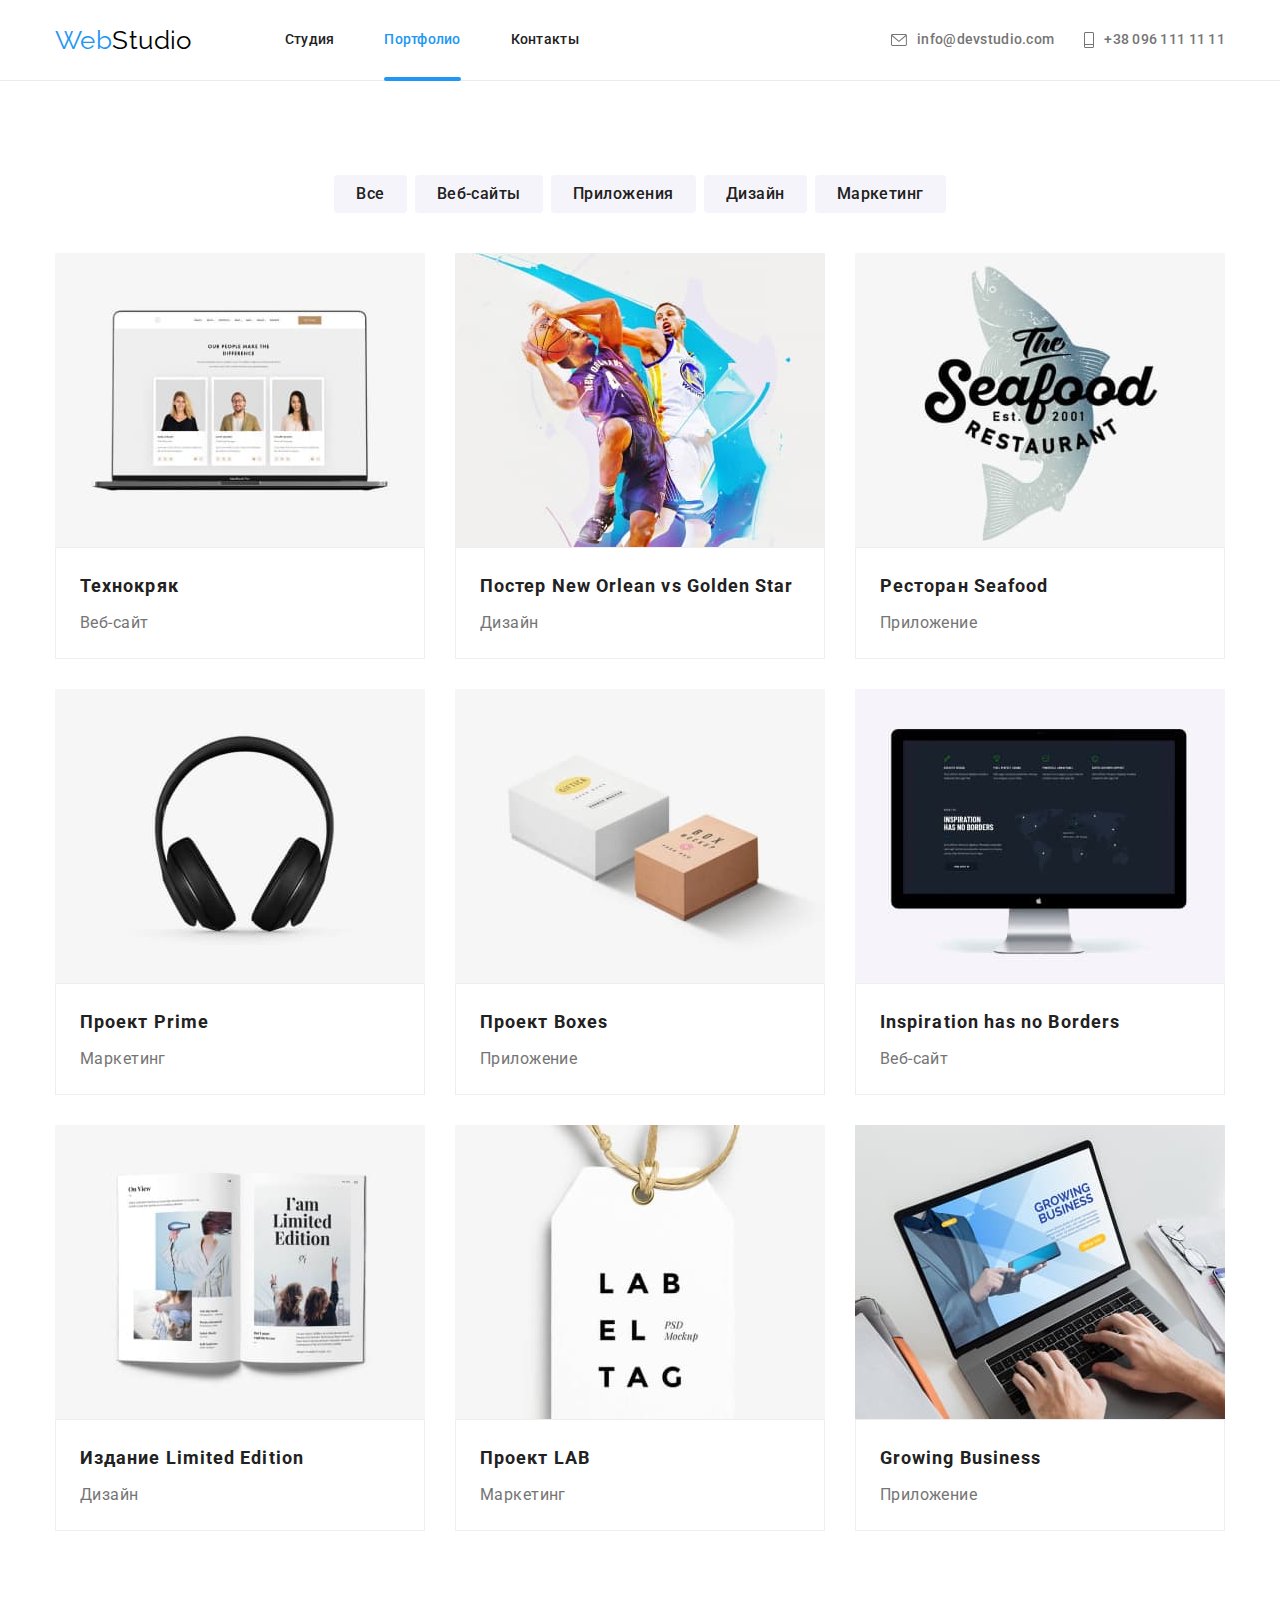
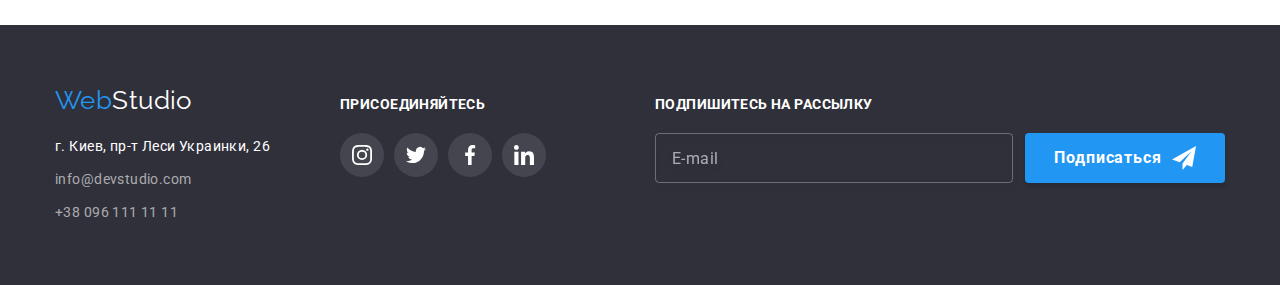
==== commit f62a0388: "script" ====
--- a/portfolio.html
+++ b/portfolio.html
@@ -64,7 +64,6 @@
                     <use class="burger__close" href="./image/burger.svg#icon-burger-close"></use>
                 </svg>
             </button>
-            <script src="./js/mobile-menu.js"></script>
         </div>
     </header>
 
@@ -322,6 +321,8 @@
             </div>
         </div>
     </footer>
+    <script src="./js/modal.js"></script>
+    <script src="./js/mobile-menu.js"></script>
 </body>
 
 </html>--- a/css/main.min.css
+++ b/css/main.min.css
@@ -1 +1 @@
-h1,h2,h3,p,ul{margin-top:0;margin-bottom:0}ul{padding-left:0}img{display:block;max-width:100%;height:auto}svg{display:block}body{font-family:"Roboto",sans-serif;font-size:14px;line-height:1.71;letter-spacing:.03em;color:#757575}.link{text-decoration:none;color:inherit}.list{list-style:none}.visually-hidden{position:absolute !important;clip:rect(1px 1px 1px 1px);padding:0 !important;border:0 !important;height:1px !important;width:1px !important;overflow:hidden}.section{padding-top:60px;padding-bottom:60px}@media screen and (min-width: 1200px){.section{padding-top:94px;padding-bottom:94px}}.section__title{color:#212121;text-align:center;font-size:28px;line-height:1.17;margin-bottom:30px}@media screen and (min-width: 1200px){.section__title{font-size:36px;margin-bottom:50px}}.container{width:100%;margin-left:auto;margin-right:auto;padding-left:15px;padding-right:15px}@media screen and (min-width: 480px){.container{width:480px}}@media screen and (min-width: 768px){.container{width:768px}}@media screen and (min-width: 1200px){.container{width:1200px}}.logo{font-family:"Raleway",sans-serif;color:#2196f3;display:inline-block;font-weight:700;font-size:24px;line-height:1.1666}.logo--header{color:#000}.logo__logo{margin-bottom:20px}.logo--footer{color:#fff}@media screen and (min-width: 1200px){.logo{font-size:26px}}.icon-set{display:-webkit-box;display:-ms-flexbox;display:flex;-ms-flex-wrap:wrap;flex-wrap:wrap;margin-left:-10px;margin-top:-10px}.icon-set__item{margin-left:10px;margin-top:10px;border-radius:50%}.icon-set__link{display:-webkit-box;display:-ms-flexbox;display:flex;width:44px;height:44px;border-radius:50%;-webkit-box-align:center;-ms-flex-align:center;align-items:center;-webkit-box-pack:center;-ms-flex-pack:center;justify-content:center;-webkit-transition:background-color 250ms cubic-bezier(0.4, 0, 0.2, 1);transition:background-color 250ms cubic-bezier(0.4, 0, 0.2, 1)}.icon-set__link:hover,.icon-set__link:focus{background-color:#2196f3}.icon-set__link:hover .icon-set__icon,.icon-set__link:focus .icon-set__icon{fill:#fff}.icon-set__icon--team{fill:#afb1b8;-webkit-transition:fill 250ms cubic-bezier(0.4, 0, 0.2, 1);transition:fill 250ms cubic-bezier(0.4, 0, 0.2, 1)}.icon-set__link--footer{fill:#fff;background-color:rgba(255,255,255,.1)}.header{border-bottom:1px solid #ececec}.header__pages-link,.header__contacts-link{-webkit-transition:color 250ms cubic-bezier(0.4, 0, 0.2, 1);transition:color 250ms cubic-bezier(0.4, 0, 0.2, 1)}.header__pages-link:hover,.header__pages-link:focus,.header__contacts-link:hover,.header__contacts-link:focus{color:#2196f3}.header__container{width:100%;display:-webkit-box;display:-ms-flexbox;display:flex;-webkit-box-align:center;-ms-flex-align:center;align-items:center;padding-top:10px;padding-bottom:10px;-webkit-box-pack:justify;-ms-flex-pack:justify;justify-content:space-between}.header__contacts-icon{display:none}.header__pages-link{color:#212121}.header__pages-link--active{color:#2196f3}.header__contacts-item{font-weight:500;font-size:34px;line-height:1.176;letter-spacing:.02em}.header__contacts-list{display:-webkit-box;display:-ms-flexbox;display:flex;-webkit-box-orient:vertical;-webkit-box-direction:normal;-ms-flex-direction:column;flex-direction:column}.header__contacts-bottom{font-weight:500;font-size:24px;line-height:1.166;letter-spacing:.02em;z-index:9}.header__social-list{display:-webkit-box;display:-ms-flexbox;display:flex;-ms-flex-wrap:wrap;flex-wrap:wrap;gap:10px}.header__social-item:not(:last-child){border-right:1px solid rgba(33,33,33,.2);padding-right:5px}.header__social-link{color:#2196f3;font-weight:500;font-size:18px;line-height:1.22;letter-spacing:.02em}.header__contacts-top{-webkit-box-ordinal-group:0;-ms-flex-order:-1;order:-1;margin-bottom:32px}.header__contacts-list{margin-bottom:64px}.header__mobile-menu{display:none;position:absolute;top:0;left:0;width:100%;height:100vh;background-color:#fff;padding:48px 40px;z-index:1}.header__mobile-menu.is-open{display:block;display:-webkit-box;display:-ms-flexbox;display:flex;-webkit-box-orient:vertical;-webkit-box-direction:normal;-ms-flex-direction:column;flex-direction:column;-webkit-box-pack:justify;-ms-flex-pack:justify;justify-content:space-between}.header__pages-item{margin-bottom:30px}.header__pages-item:last-child{margin-bottom:0}.header__pages-list{font-weight:500;font-size:40px;line-height:1.175;letter-spacing:.02em}.burger__button-menu{position:relative;border:none;background-color:rgba(0,0,0,0);padding:0;z-index:2}.burger__button-menu{fill:#212121;-webkit-transition:color 250ms cubic-bezier(0.4, 0, 0.2, 1);transition:color 250ms cubic-bezier(0.4, 0, 0.2, 1)}.burger__button-menu:hover,.burger__button-menu:focus{fill:#2196f3}.burger__close{display:none}.burger__button-menu.is-open .burger__close{display:block}.burger__button-menu.is-open .burger__menu{display:none}@media screen and (min-width: 768px){.header__container{width:768px;position:relative;padding-top:0;padding-bottom:0}.header__social-list{display:none}.header__mobile-menu{position:static;height:auto;padding:0;display:-webkit-box;display:-ms-flexbox;display:flex;-webkit-box-align:center;-ms-flex-align:center;align-items:center;margin-left:88px;-webkit-box-pack:justify;-ms-flex-pack:justify;justify-content:space-between}.header__container,.header__nav{display:-webkit-box;display:-ms-flexbox;display:flex;-webkit-box-align:center;-ms-flex-align:center;align-items:center}.header__contacts-top{-webkit-box-ordinal-group:1;-ms-flex-order:0;order:0;margin-bottom:0px}.header__pages-list{display:-webkit-box;display:-ms-flexbox;display:flex;width:294px;-webkit-box-pack:justify;-ms-flex-pack:justify;justify-content:space-between;font-weight:500;font-size:14px;line-height:1.14;letter-spacing:.02em}.header__contacts-list{margin-bottom:0}.header__pages-item{-webkit-box-pack:justify;-ms-flex-pack:justify;justify-content:space-between;margin-bottom:0}.header__pages-link,.header__contacts-link{font-weight:500;line-height:1.14;letter-spacing:.02em;-webkit-transition:color 250ms cubic-bezier(0.4, 0, 0.2, 1);transition:color 250ms cubic-bezier(0.4, 0, 0.2, 1)}.header__pages-link:hover,.header__pages-link:focus,.header__contacts-link:hover,.header__contacts-link:focus{color:#2196f3}.header__pages-link{color:#212121;padding-top:32px;padding-bottom:32px;position:relative;display:block}.header__pages-link--active{color:#2196f3}.header__pages-link--active::after{position:absolute;display:block;bottom:-1px;content:"";width:100%;height:4px;border-radius:2px;background-color:#2196f3}.header__contacts-link{display:-webkit-box;display:-ms-flexbox;display:flex;-webkit-box-align:center;-ms-flex-align:center;align-items:center;font-size:12px}.header__contacts-icon{display:block;margin-right:10px;fill:currentColor}.header .burger__button-menu{display:none}.header__contacts-item:first-child{margin-bottom:10px}}@media screen and (min-width: 1200px){.header__container{width:1200px}.header__contacts-list{display:-webkit-box;display:-ms-flexbox;display:flex;-webkit-box-align:center;-ms-flex-align:center;align-items:center;-webkit-box-orient:horizontal;-webkit-box-direction:normal;-ms-flex-direction:row;flex-direction:row}.header__contacts-item{margin-right:30px}.header .header__contacts-item:not(:last-child){margin-bottom:0}.header__contacts-item:last-child{margin-right:0}.header__mobile-menu{margin-left:93px}.header__contacts-link{font-size:14px;line-height:1.14;letter-spacing:.02em}}.button{font-family:inherit;cursor:pointer;border-radius:4px;border:rgba(0,0,0,0)}.hero-button{display:-webkit-box;display:-ms-flexbox;display:flex;-webkit-box-pack:center;-ms-flex-pack:center;justify-content:center;-webkit-box-align:center;-ms-flex-align:center;align-items:center;margin-left:auto;margin-right:auto;min-width:200px;padding:10px 28px;background-color:#2196f3;color:#fff;font-weight:700;font-size:16px;line-height:1.88;letter-spacing:.06em;-webkit-box-shadow:0px 4px 4px rgba(0,0,0,.15);box-shadow:0px 4px 4px rgba(0,0,0,.15);-webkit-transition:background-color 250ms cubic-bezier(0.4, 0, 0.2, 1);transition:background-color 250ms cubic-bezier(0.4, 0, 0.2, 1)}.hero-button:hover,.hero-button:focus{background-color:#188ce8}.hero{height:auto;background-color:#2f303a;text-align:center;padding-top:118px;padding-bottom:118px}.hero__title{font-size:26px;line-height:1.62;max-width:360px;height:auto;color:#fff;margin-left:auto;margin-right:auto;margin-bottom:30px;font-weight:900;text-align:center;letter-spacing:.06em;text-transform:uppercase}@media screen and (min-width: 1200px){.hero{padding-top:200px;padding-bottom:200px}.hero__title{font-size:44px;line-height:1.36;max-width:696px;height:auto}}.overlay{max-width:1600px;margin-left:auto;margin-right:auto;background-repeat:no-repeat;background-position:center;background-size:cover;background-image:-webkit-gradient(linear, left top, right top, from(rgba(47, 48, 58, 0.4)), to(rgba(47, 48, 58, 0.4))),url("../image/index/hero_mobile_1x.jpg");background-image:linear-gradient(to right, rgba(47, 48, 58, 0.4), rgba(47, 48, 58, 0.4)),url("../image/index/hero_mobile_1x.jpg")}@media(-webkit-min-device-pixel-ratio: 2), (min-resolution: 2dppx){.overlay{background-image:-webkit-gradient(linear, left top, right top, from(rgba(47, 48, 58, 0.4)), to(rgba(47, 48, 58, 0.4))),url("../image/index/hero_mobile_2x.jpg");background-image:linear-gradient(to right, rgba(47, 48, 58, 0.4), rgba(47, 48, 58, 0.4)),url("../image/index/hero_mobile_2x.jpg")}}@media screen and (min-width: 768px){.overlay{background-image:-webkit-gradient(linear, left top, right top, from(rgba(47, 48, 58, 0.4)), to(rgba(47, 48, 58, 0.4))),url("../image/index/hero_tablet_1x.jpg");background-image:linear-gradient(to right, rgba(47, 48, 58, 0.4), rgba(47, 48, 58, 0.4)),url("../image/index/hero_tablet_1x.jpg")}}@media screen and (min-width: 768px)and (-webkit-min-device-pixel-ratio: 2), screen and (min-width: 768px)and (min-resolution: 2dppx){.overlay{background-image:-webkit-gradient(linear, left top, right top, from(rgba(47, 48, 58, 0.4)), to(rgba(47, 48, 58, 0.4))),url("../image/index/hero_tablet_2x.jpg");background-image:linear-gradient(to right, rgba(47, 48, 58, 0.4), rgba(47, 48, 58, 0.4)),url("../image/index/hero_tablet_2x.jpg")}}@media screen and (min-width: 1200px){.overlay{background-image:-webkit-gradient(linear, left top, right top, from(rgba(47, 48, 58, 0.4)), to(rgba(47, 48, 58, 0.4))),url("../image/index/hero_pc_1x.jpg");background-image:linear-gradient(to right, rgba(47, 48, 58, 0.4), rgba(47, 48, 58, 0.4)),url("../image/index/hero_pc_1x.jpg")}}@media screen and (min-width: 1200px)and (-webkit-min-device-pixel-ratio: 2),screen and (min-width: 1200px)and (min-resolution: 2dppx),screen and (min-width: 1200px)and (min-resolution: 192dpi),screen and (min-width: 1200px)and (min-device-pixel-ratio: 2){.overlay{background-image:-webkit-gradient(linear, left top, right top, from(rgba(47, 48, 58, 0.4)), to(rgba(47, 48, 58, 0.4))),url("../image/index/hero_pc_2x.jpg");background-image:linear-gradient(to right, rgba(47, 48, 58, 0.4), rgba(47, 48, 58, 0.4)),url("../image/index/hero_pc_2x.jpg")}}@media screen and (min-width: 768px){.benefits__item{-ms-flex-preferred-size:calc(50% - 30px);flex-basis:calc(50% - 30px)}}@media screen and (min-width: 1200px){.benefits__item{-ms-flex-preferred-size:calc(25% - 30px);flex-basis:calc(25% - 30px)}}.benefits__title{color:#212121;font-size:14px;line-height:1.14;text-transform:uppercase;margin-bottom:10px}@media screen and (max-width: 767px){.benefits__title{text-align:center}}.benefits__icon-wrapper{height:120px;background-color:#f5f4fa;border-radius:4px;padding-top:25px;padding-bottom:25px;margin-bottom:30px}.benefits__icon{margin-left:auto;margin-right:auto}@media screen and (min-width: 1200px){.benefits{padding-bottom:0}}.examples{display:none}@media screen and (min-width: 1200px){.examples{display:block}.examples__item{position:relative;-ms-flex-preferred-size:calc(33.3333333333% - 30px);flex-basis:calc(33.3333333333% - 30px)}.examples__wrap{position:absolute;bottom:0;width:100%;height:70px;display:-webkit-box;display:-ms-flexbox;display:flex;-webkit-box-pack:center;-ms-flex-pack:center;justify-content:center;-webkit-box-align:center;-ms-flex-align:center;align-items:center;background-color:rgba(47,48,58,.8)}.examples__title{font-size:14px;line-height:1.14;text-transform:uppercase;color:#fff}}.card-set{display:-webkit-box;display:-ms-flexbox;display:flex;-ms-flex-wrap:wrap;flex-wrap:wrap;margin-left:-30px;margin-top:-30px}.card-set__item{margin-left:30px;margin-top:30px}.team{background-color:#f5f4fa}.team__item{background:#fff;-webkit-box-shadow:0px 1px 3px rgba(0,0,0,.12),0px 1px 1px rgba(0,0,0,.14),0px 2px 1px rgba(0,0,0,.2);box-shadow:0px 1px 3px rgba(0,0,0,.12),0px 1px 1px rgba(0,0,0,.14),0px 2px 1px rgba(0,0,0,.2);border-radius:0px 0px 4px 4px}.team__content{padding:30px 15px;display:-webkit-box;display:-ms-flexbox;display:flex;-webkit-box-orient:vertical;-webkit-box-direction:normal;-ms-flex-direction:column;flex-direction:column;-webkit-box-align:center;-ms-flex-align:center;align-items:center}.team__member{color:#212121;font-weight:500;font-size:16px;line-height:1.18;margin-bottom:10px}.team__job{font-size:16px;line-height:1.18;margin-bottom:16px}@media screen and (min-width: 768px){.team__item{-ms-flex-preferred-size:calc(50% - 30px);flex-basis:calc(50% - 30px)}}@media screen and (min-width: 1200px){.team__item{-ms-flex-preferred-size:calc(25% - 30px);flex-basis:calc(25% - 30px)}}.clients__link{height:92px;display:-webkit-box;display:-ms-flexbox;display:flex;-webkit-box-align:center;-ms-flex-align:center;align-items:center;-webkit-box-pack:center;-ms-flex-pack:center;justify-content:center;border:1px solid #afb1b8;border-radius:4px;fill:#afb1b8;-webkit-transition:fill 250ms cubic-bezier(0.4, 0, 0.2, 1),border 250ms cubic-bezier(0.4, 0, 0.2, 1);transition:fill 250ms cubic-bezier(0.4, 0, 0.2, 1),border 250ms cubic-bezier(0.4, 0, 0.2, 1)}.clients__link:hover,.clients__link:focus{border:1px solid #2196f3;fill:#2196f3}.clients__item{-ms-flex-preferred-size:calc(50% - 30px);flex-basis:calc(50% - 30px)}@media screen and (min-width: 768px){.clients__item{-ms-flex-preferred-size:calc(33.3333333333% - 30px);flex-basis:calc(33.3333333333% - 30px)}}@media screen and (min-width: 1200px){.clients__item{-ms-flex-preferred-size:calc(16.6666666667% - 30px);flex-basis:calc(16.6666666667% - 30px)}}.footer{background-color:#2f303a;padding-top:60px;padding-bottom:60px;text-align:center}.footer-join__text,.footer-subscribe__text{font-weight:700;line-height:1.14;text-transform:uppercase;color:#fff;margin-bottom:20px}.footer__address{margin-bottom:60px}.footer-address{font-style:inherit}.footer-address__item:not(:last-child){margin-bottom:8px}.footer-subscribe__icon{fill:#fff;margin-left:10px}.footer-join__container{margin-bottom:60px;display:-webkit-box;display:-ms-flexbox;display:flex;-webkit-box-orient:vertical;-webkit-box-direction:normal;-ms-flex-direction:column;flex-direction:column;-webkit-box-align:center;-ms-flex-align:center;align-items:center}.footer-subscribe__form{max-width:100%}.footer__logo{margin-bottom:20px}.footer-subscribe__input{display:block;height:50px;margin-bottom:20px}.footer-address__link[target=_blank]{color:#fff}.footer-address__link{color:rgba(255,255,255,.6);-webkit-transition:color 250ms cubic-bezier(0.4, 0, 0.2, 1);transition:color 250ms cubic-bezier(0.4, 0, 0.2, 1)}.footer-address__link:hover,.footer-address__link:focus{color:#2196f3}.footer-subscribe__form{display:-webkit-box;display:-ms-flexbox;display:flex;-webkit-box-orient:vertical;-webkit-box-direction:normal;-ms-flex-direction:column;flex-direction:column}.footer-subscribe__input{border:1px solid rgba(255,255,255,.3);-webkit-filter:drop-shadow(0px 4px 4px rgba(0, 0, 0, 0.15));filter:drop-shadow(0px 4px 4px rgba(0, 0, 0, 0.15));border-radius:4px;background-color:rgba(0,0,0,0);padding:15px 16px;color:#fff;font-size:16px;line-height:1.25;letter-spacing:.03em}.footer-subscribe__input::-webkit-input-placeholder{font-size:16px;line-height:1.25;letter-spacing:.03em;color:rgba(255,255,255,.6)}.footer-subscribe__input::-moz-placeholder{font-size:16px;line-height:1.25;letter-spacing:.03em;color:rgba(255,255,255,.6)}.footer-subscribe__input:-ms-input-placeholder{font-size:16px;line-height:1.25;letter-spacing:.03em;color:rgba(255,255,255,.6)}.footer-subscribe__input::-ms-input-placeholder{font-size:16px;line-height:1.25;letter-spacing:.03em;color:rgba(255,255,255,.6)}.footer-subscribe__input::placeholder{font-size:16px;line-height:1.25;letter-spacing:.03em;color:rgba(255,255,255,.6)}@media screen and (min-width: 768px){.footer__container{display:-webkit-box;display:-ms-flexbox;display:flex;-ms-flex-wrap:wrap;flex-wrap:wrap;-webkit-box-align:baseline;-ms-flex-align:baseline;align-items:baseline}.footer__address{margin-left:76px}.footer-join__container{width:206px;margin-left:165px}.footer-subscribe__container{margin-left:auto;margin-right:auto}.footer-subscribe__input{width:450px}}@media screen and (min-width: 1200px){.footer{text-align:left}.footer__address{margin:0}.footer-address{font-style:inherit}.footer-address__item:not(:last-child){margin-bottom:9px}.footer-address__link[target=_blank]{color:#fff}.footer-address__link{color:rgba(255,255,255,.6);-webkit-transition:color 250ms cubic-bezier(0.4, 0, 0.2, 1);transition:color 250ms cubic-bezier(0.4, 0, 0.2, 1)}.footer-address__link:hover,.footer-address__link:focus{color:#2196f3}.footer-join__container{margin-left:70px;margin-bottom:0;-webkit-box-align:start;-ms-flex-align:start;align-items:flex-start}.footer-subscribe__container{margin-left:auto;margin-right:0}.footer-subscribe__input{width:358px;height:50px;margin-right:12px;border:1px solid rgba(255,255,255,.3);-webkit-filter:drop-shadow(0px 4px 4px rgba(0, 0, 0, 0.15));filter:drop-shadow(0px 4px 4px rgba(0, 0, 0, 0.15));border-radius:4px;background-color:rgba(0,0,0,0);padding:15px 16px;color:#fff;font-size:16px;line-height:1.25;letter-spacing:.03em}.footer-subscribe__input::-webkit-input-placeholder{font-size:16px;line-height:1.25;letter-spacing:.03em;color:rgba(255,255,255,.6)}.footer-subscribe__input::-moz-placeholder{font-size:16px;line-height:1.25;letter-spacing:.03em;color:rgba(255,255,255,.6)}.footer-subscribe__input:-ms-input-placeholder{font-size:16px;line-height:1.25;letter-spacing:.03em;color:rgba(255,255,255,.6)}.footer-subscribe__input::-ms-input-placeholder{font-size:16px;line-height:1.25;letter-spacing:.03em;color:rgba(255,255,255,.6)}.footer-subscribe__input::placeholder{font-size:16px;line-height:1.25;letter-spacing:.03em;color:rgba(255,255,255,.6)}.footer-subscribe__form{-webkit-box-orient:horizontal;-webkit-box-direction:normal;-ms-flex-direction:row;flex-direction:row}.footer-subscribe__input{margin-bottom:0}.footer-subscribe__icon{fill:#fff;margin-left:10px}}.backdrop{z-index:10;position:fixed;left:0;top:0;width:100%;height:100%;visibility:visible;background-color:rgba(0,0,0,.2);-webkit-transition:opacity 250ms cubic-bezier(0.4, 0, 0.2, 1),visibility 250ms cubic-bezier(0.4, 0, 0.2, 1);transition:opacity 250ms cubic-bezier(0.4, 0, 0.2, 1),visibility 250ms cubic-bezier(0.4, 0, 0.2, 1)}.backdrop.is-hidden{visibility:hidden;opacity:0;pointer-events:none}.modal{position:absolute;-webkit-transform:translate(-50%, -50%) scale(1);transform:translate(-50%, -50%) scale(1);left:50%;top:50%;padding:40px;text-align:center;max-width:100%;-webkit-transition:-webkit-transform 250ms cubic-bezier(0.4, 0, 0.2, 1) 250ms;transition:-webkit-transform 250ms cubic-bezier(0.4, 0, 0.2, 1) 250ms;transition:transform 250ms cubic-bezier(0.4, 0, 0.2, 1) 250ms;transition:transform 250ms cubic-bezier(0.4, 0, 0.2, 1) 250ms, -webkit-transform 250ms cubic-bezier(0.4, 0, 0.2, 1) 250ms;border-radius:4px;background-color:#fff;-webkit-box-shadow:0px 1px 3px rgba(0,0,0,.12),0px 1px 1px rgba(0,0,0,.14),0px 2px 1px rgba(0,0,0,.2);box-shadow:0px 1px 3px rgba(0,0,0,.12),0px 1px 1px rgba(0,0,0,.14),0px 2px 1px rgba(0,0,0,.2)}.backdrop.is-hidden .modal{-webkit-transform:translate(-50%, -50%) scale(1.2);transform:translate(-50%, -50%) scale(1.2)}.modal__title{color:#212121;font-size:20px;line-height:1.5;margin-bottom:12px}.modal__form{width:100%}.modal__item{position:relative;display:-webkit-box;display:-ms-flexbox;display:flex;-webkit-box-orient:vertical;-webkit-box-direction:normal;-ms-flex-direction:column;flex-direction:column;margin-bottom:10px}.modal__item--comment{margin-bottom:20px}.modal__label{color:#757575;margin-right:auto;font-size:12px;line-height:1.16;letter-spacing:.01em;margin-bottom:4px}.modal__input{width:100%;height:40px;border:1px solid;border-color:rgba(33,33,33,.2);border-radius:4px;padding:12px 12px 12px 42px;outline:none}.modal__input--comment{height:120px;padding-left:16px;padding-right:16px;resize:none}.modal__input:hover,.modal__input:focus{border-color:#2196f3}.modal__input::-webkit-input-placeholder{color:rgba(117,117,117,.5);font-size:14px;line-height:1.14;letter-spacing:.01em}.modal__input::-moz-placeholder{color:rgba(117,117,117,.5);font-size:14px;line-height:1.14;letter-spacing:.01em}.modal__input:-ms-input-placeholder{color:rgba(117,117,117,.5);font-size:14px;line-height:1.14;letter-spacing:.01em}.modal__input::-ms-input-placeholder{color:rgba(117,117,117,.5);font-size:14px;line-height:1.14;letter-spacing:.01em}.modal__input::placeholder{color:rgba(117,117,117,.5);font-size:14px;line-height:1.14;letter-spacing:.01em}.modal__policy{color:#757575;cursor:pointer;font-size:12px;line-height:1.16}.modal__icon{position:absolute;left:12px;bottom:11px;fill:#212121;-webkit-transition:fill 250ms cubic-bezier(0.4, 0, 0.2, 1);transition:fill 250ms cubic-bezier(0.4, 0, 0.2, 1)}.modal__input:hover~.modal__icon,.modal__input:focus~.modal__icon{fill:#2196f3}.modal__checkbox{margin-bottom:30px}.modal__checkbox-input{position:absolute;clip:rect(1px 1px 1px 1px);padding:0;border:0;height:1px;width:1px;overflow:hidden}.modal__policy-link{color:#2196f3;margin-left:4px}.modal__checkbox-icon{display:inline-block;border:2px solid;border-color:#212121;border-radius:2px;width:16px;height:15px;margin-right:7px}.modal__checkbox-input:checked+.modal__policy .modal__checkbox-icon{background-color:#2196f3;border-color:rgba(0,0,0,0);background-image:url("../image/icon-check.svg");background-size:contain;background-origin:border-box}.modal__close-button{position:absolute;right:8px;top:8px;width:30px;height:30px;border-radius:50%;display:-webkit-box;display:-ms-flexbox;display:flex;-webkit-box-pack:center;-ms-flex-pack:center;justify-content:center;-webkit-box-align:center;-ms-flex-align:center;align-items:center;cursor:pointer;border:1px solid rgba(0,0,0,.1);background-color:#fff;fill:#000;-webkit-transition:fill 250ms cubic-bezier(0.4, 0, 0.2, 1);transition:fill 250ms cubic-bezier(0.4, 0, 0.2, 1)}.modal__close-button:hover,.modal__close-button:focus{fill:#2196f3}@media screen and (min-width: 480px){.modal{width:450px}.modal__policy{display:-webkit-box;display:-ms-flexbox;display:flex;-webkit-box-align:center;-ms-flex-align:center;align-items:center;-webkit-box-pack:center;-ms-flex-pack:center;justify-content:center}}@media screen and (min-width: 1200px){.modal{width:528px}.modal__title{line-height:1.15}.modal__policy{font-size:14px}}.filter__button-set{display:-webkit-box;display:-ms-flexbox;display:flex;-ms-flex-wrap:wrap;flex-wrap:wrap;margin-bottom:40px;margin-left:-8px;margin-top:-15px}.filter__item{margin-left:8px;margin-top:15px}.filter__button{background-color:#f5f4fa;color:#212121;font-weight:500;font-size:16px;line-height:1.62;letter-spacing:.03em;padding:6px 22px;-webkit-transition:background-color 250ms cubic-bezier(0.4, 0, 0.2, 1),color 250ms cubic-bezier(0.4, 0, 0.2, 1),-webkit-box-shadow 250ms cubic-bezier(0.4, 0, 0.2, 1);transition:background-color 250ms cubic-bezier(0.4, 0, 0.2, 1),color 250ms cubic-bezier(0.4, 0, 0.2, 1),-webkit-box-shadow 250ms cubic-bezier(0.4, 0, 0.2, 1);transition:background-color 250ms cubic-bezier(0.4, 0, 0.2, 1),color 250ms cubic-bezier(0.4, 0, 0.2, 1),box-shadow 250ms cubic-bezier(0.4, 0, 0.2, 1);transition:background-color 250ms cubic-bezier(0.4, 0, 0.2, 1),color 250ms cubic-bezier(0.4, 0, 0.2, 1),box-shadow 250ms cubic-bezier(0.4, 0, 0.2, 1),-webkit-box-shadow 250ms cubic-bezier(0.4, 0, 0.2, 1)}.filter__button:hover,.filter__button:focus{background-color:#2196f3;color:#fff;-webkit-box-shadow:0px 3px 1px rgba(0,0,0,.1),0px 1px 2px rgba(0,0,0,.08),0px 2px 2px rgba(0,0,0,.12);box-shadow:0px 3px 1px rgba(0,0,0,.1),0px 1px 2px rgba(0,0,0,.08),0px 2px 2px rgba(0,0,0,.12)}@media screen and (min-width: 768px){.filter__button-set{-webkit-box-pack:center;-ms-flex-pack:center;justify-content:center}}.service__link{display:-webkit-box;display:-ms-flexbox;display:flex;-webkit-box-orient:vertical;-webkit-box-direction:normal;-ms-flex-direction:column;flex-direction:column;-webkit-transition:-webkit-box-shadow 250ms cubic-bezier(0.4, 0, 0.2, 1);transition:-webkit-box-shadow 250ms cubic-bezier(0.4, 0, 0.2, 1);transition:box-shadow 250ms cubic-bezier(0.4, 0, 0.2, 1);transition:box-shadow 250ms cubic-bezier(0.4, 0, 0.2, 1), -webkit-box-shadow 250ms cubic-bezier(0.4, 0, 0.2, 1)}.service__link:hover,.service__link:focus{-webkit-box-shadow:0px 1px 1px rgba(0,0,0,.12),0px 4px 4px rgba(0,0,0,.06),1px 4px 6px rgba(0,0,0,.16);box-shadow:0px 1px 1px rgba(0,0,0,.12),0px 4px 4px rgba(0,0,0,.06),1px 4px 6px rgba(0,0,0,.16)}.service__thumb{position:relative;overflow:hidden}.service__wrap{position:absolute;height:100%;top:1px;display:-webkit-box;display:-ms-flexbox;display:flex;-webkit-box-align:center;-ms-flex-align:center;align-items:center;-webkit-transform:translateY(100%);transform:translateY(100%);padding-left:24px;padding-right:24px;background-color:rgba(33,150,243,.9);-webkit-transition:-webkit-transform 250ms cubic-bezier(0.4, 0, 0.2, 1);transition:-webkit-transform 250ms cubic-bezier(0.4, 0, 0.2, 1);transition:transform 250ms cubic-bezier(0.4, 0, 0.2, 1);transition:transform 250ms cubic-bezier(0.4, 0, 0.2, 1), -webkit-transform 250ms cubic-bezier(0.4, 0, 0.2, 1)}.service__link:hover .service__wrap,.service__link:focus .service__wrap{-webkit-transform:translateY(0);transform:translateY(0)}.service__text{font-size:18px;line-height:1.56;letter-spacing:.03em;color:#fff}@media screen and (max-width: 355px){.service__text{font-size:14px}}.service__card{border:1px solid #eee;padding:20px 24px}.service__title{color:#212121;font-size:18px;line-height:2;letter-spacing:.06em;margin-bottom:4px}.service__description{font-size:16px;line-height:1.88}@media screen and (min-width: 768px){.service__item{-ms-flex-preferred-size:calc(50% - 30px);flex-basis:calc(50% - 30px)}.service__card{-webkit-box-flex:1;-ms-flex-positive:1;flex-grow:1}.service__link{height:100%}}@media screen and (min-width: 1200px){.service__item{-ms-flex-preferred-size:calc(33.3333333333% - 30px);flex-basis:calc(33.3333333333% - 30px)}.service__wrap{padding:63px 24px}}/*# sourceMappingURL=main.min.css.map */+h1,h2,h3,p,ul{margin-top:0;margin-bottom:0}ul{padding-left:0}img{display:block;max-width:100%;height:auto}svg{display:block}body{font-family:"Roboto",sans-serif;font-size:14px;line-height:1.71;letter-spacing:.03em;color:#757575}.link{text-decoration:none;color:inherit}.list{list-style:none}.visually-hidden{position:absolute !important;clip:rect(1px 1px 1px 1px);padding:0 !important;border:0 !important;height:1px !important;width:1px !important;overflow:hidden}.section{padding-top:60px;padding-bottom:60px}@media screen and (min-width: 1200px){.section{padding-top:94px;padding-bottom:94px}}.section__title{color:#212121;text-align:center;font-size:28px;line-height:1.17;margin-bottom:30px}@media screen and (min-width: 1200px){.section__title{font-size:36px;margin-bottom:50px}}.container{width:100%;margin-left:auto;margin-right:auto;padding-left:15px;padding-right:15px}@media screen and (min-width: 480px){.container{width:480px}}@media screen and (min-width: 768px){.container{width:768px}}@media screen and (min-width: 1200px){.container{width:1200px}}.logo{font-family:"Raleway",sans-serif;color:#2196f3;display:inline-block;font-size:24px;line-height:1.1666}.logo--header{color:#000}.logo--footer{color:#fff}@media screen and (min-width: 1200px){.logo{font-size:26px}}.icon-set{display:-webkit-box;display:-ms-flexbox;display:flex;-ms-flex-wrap:wrap;flex-wrap:wrap;margin-left:-10px;margin-top:-10px}.icon-set__item{margin-left:10px;margin-top:10px;border-radius:50%}.icon-set__link{display:-webkit-box;display:-ms-flexbox;display:flex;width:44px;height:44px;border-radius:50%;-webkit-box-align:center;-ms-flex-align:center;align-items:center;-webkit-box-pack:center;-ms-flex-pack:center;justify-content:center;-webkit-transition:background-color 250ms cubic-bezier(0.4, 0, 0.2, 1);transition:background-color 250ms cubic-bezier(0.4, 0, 0.2, 1)}.icon-set__link:hover,.icon-set__link:focus{background-color:#2196f3}.icon-set__link:hover .icon-set__icon,.icon-set__link:focus .icon-set__icon{fill:#fff}.icon-set__icon--team{fill:#afb1b8;-webkit-transition:fill 250ms cubic-bezier(0.4, 0, 0.2, 1);transition:fill 250ms cubic-bezier(0.4, 0, 0.2, 1)}.icon-set__link--footer{fill:#fff;background-color:rgba(255,255,255,.1)}.header{border-bottom:1px solid #ececec}.header__pages-link,.header__contacts-link{-webkit-transition:color 250ms cubic-bezier(0.4, 0, 0.2, 1);transition:color 250ms cubic-bezier(0.4, 0, 0.2, 1)}.header__pages-link:hover,.header__pages-link:focus,.header__contacts-link:hover,.header__contacts-link:focus{color:#2196f3}.header__container{width:100%;display:-webkit-box;display:-ms-flexbox;display:flex;-webkit-box-align:center;-ms-flex-align:center;align-items:center;padding-top:10px;padding-bottom:10px;-webkit-box-pack:justify;-ms-flex-pack:justify;justify-content:space-between}.header__contacts-icon{display:none}.header__pages-link{color:#212121}.header__pages-link--active{color:#2196f3}.header__contacts-item{font-weight:500;font-size:34px;line-height:1.176;letter-spacing:.02em}.header__contacts-list{display:-webkit-box;display:-ms-flexbox;display:flex;-webkit-box-orient:vertical;-webkit-box-direction:normal;-ms-flex-direction:column;flex-direction:column}.header__contacts-bottom{font-weight:500;font-size:24px;line-height:1.166;letter-spacing:.02em;z-index:9}.header__social-list{display:-webkit-box;display:-ms-flexbox;display:flex;-ms-flex-wrap:wrap;flex-wrap:wrap;gap:10px}.header__social-item:not(:last-child){border-right:1px solid rgba(33,33,33,.2);padding-right:5px}.header__social-link{color:#2196f3;font-weight:500;font-size:18px;line-height:1.22;letter-spacing:.02em}.header__contacts-top{-webkit-box-ordinal-group:0;-ms-flex-order:-1;order:-1;margin-bottom:32px}.header__contacts-list{margin-bottom:64px}.header__mobile-menu{display:none;position:absolute;top:0;left:0;width:100%;height:100vh;background-color:#fff;padding:48px 40px;z-index:1}.header__mobile-menu.is-open{display:block;display:-webkit-box;display:-ms-flexbox;display:flex;-webkit-box-orient:vertical;-webkit-box-direction:normal;-ms-flex-direction:column;flex-direction:column;-webkit-box-pack:justify;-ms-flex-pack:justify;justify-content:space-between}.header__pages-item{margin-bottom:30px}.header__pages-item:last-child{margin-bottom:0}.header__pages-list{font-weight:500;font-size:40px;line-height:1.175;letter-spacing:.02em}.burger__button-menu{position:relative;border:none;background-color:rgba(0,0,0,0);padding:0;z-index:2}.burger__button-menu{fill:#212121;-webkit-transition:color 250ms cubic-bezier(0.4, 0, 0.2, 1);transition:color 250ms cubic-bezier(0.4, 0, 0.2, 1)}.burger__button-menu:hover,.burger__button-menu:focus{fill:#2196f3}.burger__close{display:none}.burger__button-menu.is-open .burger__close{display:block}.burger__button-menu.is-open .burger__menu{display:none}@media screen and (min-width: 768px){.header__container{width:768px;position:relative;padding-top:0;padding-bottom:0}.header__social-list{display:none}.header__mobile-menu{position:static;height:auto;padding:0;display:-webkit-box;display:-ms-flexbox;display:flex;-webkit-box-align:center;-ms-flex-align:center;align-items:center;margin-left:88px;-webkit-box-pack:justify;-ms-flex-pack:justify;justify-content:space-between}.header__container,.header__nav{display:-webkit-box;display:-ms-flexbox;display:flex;-webkit-box-align:center;-ms-flex-align:center;align-items:center}.header__contacts-top{-webkit-box-ordinal-group:1;-ms-flex-order:0;order:0;margin-bottom:0px}.header__pages-list{display:-webkit-box;display:-ms-flexbox;display:flex;width:294px;-webkit-box-pack:justify;-ms-flex-pack:justify;justify-content:space-between;font-weight:500;font-size:14px;line-height:1.14;letter-spacing:.02em}.header__contacts-list{margin-bottom:0}.header__pages-item{-webkit-box-pack:justify;-ms-flex-pack:justify;justify-content:space-between;margin-bottom:0}.header__pages-link,.header__contacts-link{font-weight:500;line-height:1.14;letter-spacing:.02em;-webkit-transition:color 250ms cubic-bezier(0.4, 0, 0.2, 1);transition:color 250ms cubic-bezier(0.4, 0, 0.2, 1)}.header__pages-link:hover,.header__pages-link:focus,.header__contacts-link:hover,.header__contacts-link:focus{color:#2196f3}.header__pages-link{color:#212121;padding-top:32px;padding-bottom:32px;position:relative;display:block}.header__pages-link--active{color:#2196f3}.header__pages-link--active::after{position:absolute;display:block;bottom:-1px;content:"";width:100%;height:4px;border-radius:2px;background-color:#2196f3}.header__contacts-link{display:-webkit-box;display:-ms-flexbox;display:flex;-webkit-box-align:center;-ms-flex-align:center;align-items:center;font-size:12px}.header__contacts-icon{display:block;margin-right:10px;fill:currentColor}.header .burger__button-menu{display:none}.header__contacts-item:first-child{margin-bottom:10px}}@media screen and (min-width: 1200px){.header__container{width:1200px}.header__contacts-list{display:-webkit-box;display:-ms-flexbox;display:flex;-webkit-box-align:center;-ms-flex-align:center;align-items:center;-webkit-box-orient:horizontal;-webkit-box-direction:normal;-ms-flex-direction:row;flex-direction:row}.header__contacts-item{margin-right:30px}.header .header__contacts-item:not(:last-child){margin-bottom:0}.header__contacts-item:last-child{margin-right:0}.header__mobile-menu{margin-left:93px}.header__contacts-link{font-size:14px;line-height:1.14;letter-spacing:.02em}}.button{font-family:inherit;cursor:pointer;border-radius:4px;border:rgba(0,0,0,0)}.hero-button{display:-webkit-box;display:-ms-flexbox;display:flex;-webkit-box-pack:center;-ms-flex-pack:center;justify-content:center;-webkit-box-align:center;-ms-flex-align:center;align-items:center;margin-left:auto;margin-right:auto;min-width:200px;padding:10px 28px;background-color:#2196f3;color:#fff;font-weight:700;font-size:16px;line-height:1.88;letter-spacing:.06em;-webkit-box-shadow:0px 4px 4px rgba(0,0,0,.15);box-shadow:0px 4px 4px rgba(0,0,0,.15);-webkit-transition:background-color 250ms cubic-bezier(0.4, 0, 0.2, 1);transition:background-color 250ms cubic-bezier(0.4, 0, 0.2, 1)}.hero-button:hover,.hero-button:focus{background-color:#188ce8}.hero{height:auto;background-color:#2f303a;text-align:center;padding-top:118px;padding-bottom:118px}.hero__title{font-size:26px;line-height:1.62;max-width:360px;height:auto;color:#fff;margin-left:auto;margin-right:auto;margin-bottom:30px;font-weight:900;text-align:center;letter-spacing:.06em;text-transform:uppercase}@media screen and (min-width: 1200px){.hero{padding-top:200px;padding-bottom:200px}.hero__title{font-size:44px;line-height:1.36;max-width:696px;height:auto}}.overlay{max-width:1600px;margin-left:auto;margin-right:auto;background-repeat:no-repeat;background-position:center;background-size:cover;background-image:-webkit-gradient(linear, left top, right top, from(rgba(47, 48, 58, 0.4)), to(rgba(47, 48, 58, 0.4))),url("../image/index/hero_mobile_1x.jpg");background-image:linear-gradient(to right, rgba(47, 48, 58, 0.4), rgba(47, 48, 58, 0.4)),url("../image/index/hero_mobile_1x.jpg")}@media(-webkit-min-device-pixel-ratio: 2), (min-resolution: 2dppx){.overlay{background-image:-webkit-gradient(linear, left top, right top, from(rgba(47, 48, 58, 0.4)), to(rgba(47, 48, 58, 0.4))),url("../image/index/hero_mobile_2x.jpg");background-image:linear-gradient(to right, rgba(47, 48, 58, 0.4), rgba(47, 48, 58, 0.4)),url("../image/index/hero_mobile_2x.jpg")}}@media screen and (min-width: 768px){.overlay{background-image:-webkit-gradient(linear, left top, right top, from(rgba(47, 48, 58, 0.4)), to(rgba(47, 48, 58, 0.4))),url("../image/index/hero_tablet_1x.jpg");background-image:linear-gradient(to right, rgba(47, 48, 58, 0.4), rgba(47, 48, 58, 0.4)),url("../image/index/hero_tablet_1x.jpg")}}@media screen and (min-width: 768px)and (-webkit-min-device-pixel-ratio: 2), screen and (min-width: 768px)and (min-resolution: 2dppx){.overlay{background-image:-webkit-gradient(linear, left top, right top, from(rgba(47, 48, 58, 0.4)), to(rgba(47, 48, 58, 0.4))),url("../image/index/hero_tablet_2x.jpg");background-image:linear-gradient(to right, rgba(47, 48, 58, 0.4), rgba(47, 48, 58, 0.4)),url("../image/index/hero_tablet_2x.jpg")}}@media screen and (min-width: 1200px){.overlay{background-image:-webkit-gradient(linear, left top, right top, from(rgba(47, 48, 58, 0.4)), to(rgba(47, 48, 58, 0.4))),url("../image/index/hero_pc_1x.jpg");background-image:linear-gradient(to right, rgba(47, 48, 58, 0.4), rgba(47, 48, 58, 0.4)),url("../image/index/hero_pc_1x.jpg")}}@media screen and (min-width: 1200px)and (-webkit-min-device-pixel-ratio: 2),screen and (min-width: 1200px)and (min-resolution: 2dppx),screen and (min-width: 1200px)and (min-resolution: 192dpi),screen and (min-width: 1200px)and (min-device-pixel-ratio: 2){.overlay{background-image:-webkit-gradient(linear, left top, right top, from(rgba(47, 48, 58, 0.4)), to(rgba(47, 48, 58, 0.4))),url("../image/index/hero_pc_2x.jpg");background-image:linear-gradient(to right, rgba(47, 48, 58, 0.4), rgba(47, 48, 58, 0.4)),url("../image/index/hero_pc_2x.jpg")}}@media screen and (min-width: 768px){.benefits__item{-ms-flex-preferred-size:calc(50% - 30px);flex-basis:calc(50% - 30px)}}@media screen and (min-width: 1200px){.benefits__item{-ms-flex-preferred-size:calc(25% - 30px);flex-basis:calc(25% - 30px)}}.benefits__title{color:#212121;font-size:14px;line-height:1.14;text-transform:uppercase;margin-bottom:10px}@media screen and (max-width: 767px){.benefits__title{text-align:center}}.benefits__icon-wrapper{height:120px;background-color:#f5f4fa;border-radius:4px;padding-top:25px;padding-bottom:25px;margin-bottom:30px}.benefits__icon{margin-left:auto;margin-right:auto}@media screen and (min-width: 1200px){.benefits{padding-bottom:0}}.examples{display:none}@media screen and (min-width: 1200px){.examples{display:block}.examples__item{position:relative;-ms-flex-preferred-size:calc(33.3333333333% - 30px);flex-basis:calc(33.3333333333% - 30px)}.examples__wrap{position:absolute;bottom:0;width:100%;height:70px;display:-webkit-box;display:-ms-flexbox;display:flex;-webkit-box-pack:center;-ms-flex-pack:center;justify-content:center;-webkit-box-align:center;-ms-flex-align:center;align-items:center;background-color:rgba(47,48,58,.8)}.examples__title{font-size:14px;line-height:1.14;text-transform:uppercase;color:#fff}}.card-set{display:-webkit-box;display:-ms-flexbox;display:flex;-ms-flex-wrap:wrap;flex-wrap:wrap;margin-left:-30px;margin-top:-30px}.card-set__item{margin-left:30px;margin-top:30px}.team{background-color:#f5f4fa}.team__item{background:#fff;-webkit-box-shadow:0px 1px 3px rgba(0,0,0,.12),0px 1px 1px rgba(0,0,0,.14),0px 2px 1px rgba(0,0,0,.2);box-shadow:0px 1px 3px rgba(0,0,0,.12),0px 1px 1px rgba(0,0,0,.14),0px 2px 1px rgba(0,0,0,.2);border-radius:0px 0px 4px 4px}.team__content{padding:30px 15px;display:-webkit-box;display:-ms-flexbox;display:flex;-webkit-box-orient:vertical;-webkit-box-direction:normal;-ms-flex-direction:column;flex-direction:column;-webkit-box-align:center;-ms-flex-align:center;align-items:center}.team__member{color:#212121;font-weight:500;font-size:16px;line-height:1.18;margin-bottom:10px}.team__job{font-size:16px;line-height:1.18;margin-bottom:16px}@media screen and (min-width: 768px){.team__item{-ms-flex-preferred-size:calc(50% - 30px);flex-basis:calc(50% - 30px)}}@media screen and (min-width: 1200px){.team__item{-ms-flex-preferred-size:calc(25% - 30px);flex-basis:calc(25% - 30px)}}.clients__link{height:92px;display:-webkit-box;display:-ms-flexbox;display:flex;-webkit-box-align:center;-ms-flex-align:center;align-items:center;-webkit-box-pack:center;-ms-flex-pack:center;justify-content:center;border:1px solid #afb1b8;border-radius:4px;fill:#afb1b8;-webkit-transition:fill 250ms cubic-bezier(0.4, 0, 0.2, 1),border 250ms cubic-bezier(0.4, 0, 0.2, 1);transition:fill 250ms cubic-bezier(0.4, 0, 0.2, 1),border 250ms cubic-bezier(0.4, 0, 0.2, 1)}.clients__link:hover,.clients__link:focus{border:1px solid #2196f3;fill:#2196f3}.clients__item{-ms-flex-preferred-size:calc(50% - 30px);flex-basis:calc(50% - 30px)}@media screen and (min-width: 768px){.clients__item{-ms-flex-preferred-size:calc(33.3333333333% - 30px);flex-basis:calc(33.3333333333% - 30px)}}@media screen and (min-width: 1200px){.clients__item{-ms-flex-preferred-size:calc(16.6666666667% - 30px);flex-basis:calc(16.6666666667% - 30px)}}.footer{background-color:#2f303a;padding-top:60px;padding-bottom:60px;text-align:center}.footer-join__text,.footer-subscribe__text{font-weight:700;line-height:1.14;text-transform:uppercase;color:#fff;margin-bottom:20px}.footer__address{margin-bottom:60px}.footer-address{font-style:inherit}.footer-address__item:not(:last-child){margin-bottom:8px}.footer-subscribe__icon{fill:#fff;margin-left:10px}.footer-join__container{margin-bottom:60px;display:-webkit-box;display:-ms-flexbox;display:flex;-webkit-box-orient:vertical;-webkit-box-direction:normal;-ms-flex-direction:column;flex-direction:column;-webkit-box-align:center;-ms-flex-align:center;align-items:center}.footer-subscribe__form{max-width:100%}.footer__logo{margin-bottom:20px}.footer-subscribe__input{display:block;height:50px;margin-bottom:20px}.footer-address__link[target=_blank]{color:#fff}.footer-address__link{color:rgba(255,255,255,.6);-webkit-transition:color 250ms cubic-bezier(0.4, 0, 0.2, 1);transition:color 250ms cubic-bezier(0.4, 0, 0.2, 1)}.footer-address__link:hover,.footer-address__link:focus{color:#2196f3}.footer-subscribe__form{display:-webkit-box;display:-ms-flexbox;display:flex;-webkit-box-orient:vertical;-webkit-box-direction:normal;-ms-flex-direction:column;flex-direction:column}.footer-subscribe__input{border:1px solid rgba(255,255,255,.3);-webkit-filter:drop-shadow(0px 4px 4px rgba(0, 0, 0, 0.15));filter:drop-shadow(0px 4px 4px rgba(0, 0, 0, 0.15));border-radius:4px;background-color:rgba(0,0,0,0);padding:15px 16px;color:#fff;font-size:16px;line-height:1.25;letter-spacing:.03em}.footer-subscribe__input::-webkit-input-placeholder{font-size:16px;line-height:1.25;letter-spacing:.03em;color:rgba(255,255,255,.6)}.footer-subscribe__input::-moz-placeholder{font-size:16px;line-height:1.25;letter-spacing:.03em;color:rgba(255,255,255,.6)}.footer-subscribe__input:-ms-input-placeholder{font-size:16px;line-height:1.25;letter-spacing:.03em;color:rgba(255,255,255,.6)}.footer-subscribe__input::-ms-input-placeholder{font-size:16px;line-height:1.25;letter-spacing:.03em;color:rgba(255,255,255,.6)}.footer-subscribe__input::placeholder{font-size:16px;line-height:1.25;letter-spacing:.03em;color:rgba(255,255,255,.6)}@media screen and (min-width: 768px){.footer__container{display:-webkit-box;display:-ms-flexbox;display:flex;-ms-flex-wrap:wrap;flex-wrap:wrap;-webkit-box-align:baseline;-ms-flex-align:baseline;align-items:baseline}.footer__address{margin-left:76px}.footer-join__container{width:206px;margin-left:165px}.footer-subscribe__container{margin-left:auto;margin-right:auto}.footer-subscribe__input{width:450px}}@media screen and (min-width: 1200px){.footer{text-align:left}.footer__address{margin:0}.footer-address{font-style:inherit}.footer-address__item:not(:last-child){margin-bottom:9px}.footer-address__link[target=_blank]{color:#fff}.footer-address__link{color:rgba(255,255,255,.6);-webkit-transition:color 250ms cubic-bezier(0.4, 0, 0.2, 1);transition:color 250ms cubic-bezier(0.4, 0, 0.2, 1)}.footer-address__link:hover,.footer-address__link:focus{color:#2196f3}.footer-join__container{margin-left:70px;margin-bottom:0;-webkit-box-align:start;-ms-flex-align:start;align-items:flex-start}.footer-subscribe__container{margin-left:auto;margin-right:0}.footer-subscribe__input{width:358px;height:50px;margin-right:12px;border:1px solid rgba(255,255,255,.3);-webkit-filter:drop-shadow(0px 4px 4px rgba(0, 0, 0, 0.15));filter:drop-shadow(0px 4px 4px rgba(0, 0, 0, 0.15));border-radius:4px;background-color:rgba(0,0,0,0);padding:15px 16px;color:#fff;font-size:16px;line-height:1.25;letter-spacing:.03em}.footer-subscribe__input::-webkit-input-placeholder{font-size:16px;line-height:1.25;letter-spacing:.03em;color:rgba(255,255,255,.6)}.footer-subscribe__input::-moz-placeholder{font-size:16px;line-height:1.25;letter-spacing:.03em;color:rgba(255,255,255,.6)}.footer-subscribe__input:-ms-input-placeholder{font-size:16px;line-height:1.25;letter-spacing:.03em;color:rgba(255,255,255,.6)}.footer-subscribe__input::-ms-input-placeholder{font-size:16px;line-height:1.25;letter-spacing:.03em;color:rgba(255,255,255,.6)}.footer-subscribe__input::placeholder{font-size:16px;line-height:1.25;letter-spacing:.03em;color:rgba(255,255,255,.6)}.footer-subscribe__form{-webkit-box-orient:horizontal;-webkit-box-direction:normal;-ms-flex-direction:row;flex-direction:row}.footer-subscribe__input{margin-bottom:0}.footer-subscribe__icon{fill:#fff;margin-left:10px}}.backdrop{z-index:10;position:fixed;left:0;top:0;width:100%;height:100%;visibility:visible;background-color:rgba(0,0,0,.2);-webkit-transition:opacity 250ms cubic-bezier(0.4, 0, 0.2, 1),visibility 250ms cubic-bezier(0.4, 0, 0.2, 1);transition:opacity 250ms cubic-bezier(0.4, 0, 0.2, 1),visibility 250ms cubic-bezier(0.4, 0, 0.2, 1)}.backdrop.is-hidden{visibility:hidden;opacity:0;pointer-events:none}.modal{position:absolute;-webkit-transform:translate(-50%, -50%) scale(1);transform:translate(-50%, -50%) scale(1);left:50%;top:50%;padding:40px;text-align:center;max-width:100%;-webkit-transition:-webkit-transform 250ms cubic-bezier(0.4, 0, 0.2, 1) 250ms;transition:-webkit-transform 250ms cubic-bezier(0.4, 0, 0.2, 1) 250ms;transition:transform 250ms cubic-bezier(0.4, 0, 0.2, 1) 250ms;transition:transform 250ms cubic-bezier(0.4, 0, 0.2, 1) 250ms, -webkit-transform 250ms cubic-bezier(0.4, 0, 0.2, 1) 250ms;border-radius:4px;background-color:#fff;-webkit-box-shadow:0px 1px 3px rgba(0,0,0,.12),0px 1px 1px rgba(0,0,0,.14),0px 2px 1px rgba(0,0,0,.2);box-shadow:0px 1px 3px rgba(0,0,0,.12),0px 1px 1px rgba(0,0,0,.14),0px 2px 1px rgba(0,0,0,.2)}.backdrop.is-hidden .modal{-webkit-transform:translate(-50%, -50%) scale(1.2);transform:translate(-50%, -50%) scale(1.2)}.modal__title{color:#212121;font-size:20px;line-height:1.5;margin-bottom:12px}.modal__form{width:100%}.modal__item{position:relative;display:-webkit-box;display:-ms-flexbox;display:flex;-webkit-box-orient:vertical;-webkit-box-direction:normal;-ms-flex-direction:column;flex-direction:column;margin-bottom:10px}.modal__item--comment{margin-bottom:20px}.modal__label{color:#757575;margin-right:auto;font-size:12px;line-height:1.16;letter-spacing:.01em;margin-bottom:4px}.modal__input{width:100%;height:40px;border:1px solid;border-color:rgba(33,33,33,.2);border-radius:4px;padding:12px 12px 12px 42px;outline:none}.modal__input--comment{height:120px;padding-left:16px;padding-right:16px;resize:none}.modal__input:hover,.modal__input:focus{border-color:#2196f3}.modal__input::-webkit-input-placeholder{color:rgba(117,117,117,.5);font-size:14px;line-height:1.14;letter-spacing:.01em}.modal__input::-moz-placeholder{color:rgba(117,117,117,.5);font-size:14px;line-height:1.14;letter-spacing:.01em}.modal__input:-ms-input-placeholder{color:rgba(117,117,117,.5);font-size:14px;line-height:1.14;letter-spacing:.01em}.modal__input::-ms-input-placeholder{color:rgba(117,117,117,.5);font-size:14px;line-height:1.14;letter-spacing:.01em}.modal__input::placeholder{color:rgba(117,117,117,.5);font-size:14px;line-height:1.14;letter-spacing:.01em}.modal__policy{color:#757575;cursor:pointer;font-size:12px;line-height:1.16}.modal__icon{position:absolute;left:12px;bottom:11px;fill:#212121;-webkit-transition:fill 250ms cubic-bezier(0.4, 0, 0.2, 1);transition:fill 250ms cubic-bezier(0.4, 0, 0.2, 1)}.modal__input:hover~.modal__icon,.modal__input:focus~.modal__icon{fill:#2196f3}.modal__checkbox{margin-bottom:30px}.modal__checkbox-input{position:absolute;clip:rect(1px 1px 1px 1px);padding:0;border:0;height:1px;width:1px;overflow:hidden}.modal__policy-link{color:#2196f3;margin-left:4px}.modal__checkbox-icon{display:inline-block;border:2px solid;border-color:#212121;border-radius:2px;width:16px;height:15px;margin-right:7px}.modal__checkbox-input:checked+.modal__policy .modal__checkbox-icon{background-color:#2196f3;border-color:rgba(0,0,0,0);background-image:url("../image/icon-check.svg");background-size:contain;background-origin:border-box}.modal__close-button{position:absolute;right:8px;top:8px;width:30px;height:30px;border-radius:50%;display:-webkit-box;display:-ms-flexbox;display:flex;-webkit-box-pack:center;-ms-flex-pack:center;justify-content:center;-webkit-box-align:center;-ms-flex-align:center;align-items:center;cursor:pointer;border:1px solid rgba(0,0,0,.1);background-color:#fff;fill:#000;-webkit-transition:fill 250ms cubic-bezier(0.4, 0, 0.2, 1);transition:fill 250ms cubic-bezier(0.4, 0, 0.2, 1)}.modal__close-button:hover,.modal__close-button:focus{fill:#2196f3}@media screen and (min-width: 480px){.modal{width:450px}.modal__policy{display:-webkit-box;display:-ms-flexbox;display:flex;-webkit-box-align:center;-ms-flex-align:center;align-items:center;-webkit-box-pack:center;-ms-flex-pack:center;justify-content:center}}@media screen and (min-width: 1200px){.modal{width:528px}.modal__title{line-height:1.15}.modal__policy{font-size:14px}}.filter__button-set{display:-webkit-box;display:-ms-flexbox;display:flex;-ms-flex-wrap:wrap;flex-wrap:wrap;margin-bottom:40px;margin-left:-8px;margin-top:-15px}.filter__item{margin-left:8px;margin-top:15px}.filter__button{background-color:#f5f4fa;color:#212121;font-weight:500;font-size:16px;line-height:1.62;letter-spacing:.03em;padding:6px 22px;-webkit-transition:background-color 250ms cubic-bezier(0.4, 0, 0.2, 1),color 250ms cubic-bezier(0.4, 0, 0.2, 1),-webkit-box-shadow 250ms cubic-bezier(0.4, 0, 0.2, 1);transition:background-color 250ms cubic-bezier(0.4, 0, 0.2, 1),color 250ms cubic-bezier(0.4, 0, 0.2, 1),-webkit-box-shadow 250ms cubic-bezier(0.4, 0, 0.2, 1);transition:background-color 250ms cubic-bezier(0.4, 0, 0.2, 1),color 250ms cubic-bezier(0.4, 0, 0.2, 1),box-shadow 250ms cubic-bezier(0.4, 0, 0.2, 1);transition:background-color 250ms cubic-bezier(0.4, 0, 0.2, 1),color 250ms cubic-bezier(0.4, 0, 0.2, 1),box-shadow 250ms cubic-bezier(0.4, 0, 0.2, 1),-webkit-box-shadow 250ms cubic-bezier(0.4, 0, 0.2, 1)}.filter__button:hover,.filter__button:focus{background-color:#2196f3;color:#fff;-webkit-box-shadow:0px 3px 1px rgba(0,0,0,.1),0px 1px 2px rgba(0,0,0,.08),0px 2px 2px rgba(0,0,0,.12);box-shadow:0px 3px 1px rgba(0,0,0,.1),0px 1px 2px rgba(0,0,0,.08),0px 2px 2px rgba(0,0,0,.12)}@media screen and (min-width: 768px){.filter__button-set{-webkit-box-pack:center;-ms-flex-pack:center;justify-content:center}}.service__link{display:-webkit-box;display:-ms-flexbox;display:flex;-webkit-box-orient:vertical;-webkit-box-direction:normal;-ms-flex-direction:column;flex-direction:column;-webkit-transition:-webkit-box-shadow 250ms cubic-bezier(0.4, 0, 0.2, 1);transition:-webkit-box-shadow 250ms cubic-bezier(0.4, 0, 0.2, 1);transition:box-shadow 250ms cubic-bezier(0.4, 0, 0.2, 1);transition:box-shadow 250ms cubic-bezier(0.4, 0, 0.2, 1), -webkit-box-shadow 250ms cubic-bezier(0.4, 0, 0.2, 1)}.service__link:hover,.service__link:focus{-webkit-box-shadow:0px 1px 1px rgba(0,0,0,.12),0px 4px 4px rgba(0,0,0,.06),1px 4px 6px rgba(0,0,0,.16);box-shadow:0px 1px 1px rgba(0,0,0,.12),0px 4px 4px rgba(0,0,0,.06),1px 4px 6px rgba(0,0,0,.16)}.service__thumb{position:relative;overflow:hidden}.service__wrap{position:absolute;height:100%;top:1px;display:-webkit-box;display:-ms-flexbox;display:flex;-webkit-box-align:center;-ms-flex-align:center;align-items:center;-webkit-transform:translateY(100%);transform:translateY(100%);padding-left:24px;padding-right:24px;background-color:rgba(33,150,243,.9);-webkit-transition:-webkit-transform 250ms cubic-bezier(0.4, 0, 0.2, 1);transition:-webkit-transform 250ms cubic-bezier(0.4, 0, 0.2, 1);transition:transform 250ms cubic-bezier(0.4, 0, 0.2, 1);transition:transform 250ms cubic-bezier(0.4, 0, 0.2, 1), -webkit-transform 250ms cubic-bezier(0.4, 0, 0.2, 1)}.service__link:hover .service__wrap,.service__link:focus .service__wrap{-webkit-transform:translateY(0);transform:translateY(0)}.service__text{font-size:18px;line-height:1.56;letter-spacing:.03em;color:#fff}@media screen and (max-width: 355px){.service__text{font-size:14px}}.service__card{border:1px solid #eee;padding:20px 24px}.service__title{color:#212121;font-size:18px;line-height:2;letter-spacing:.06em;margin-bottom:4px}.service__description{font-size:16px;line-height:1.88}@media screen and (min-width: 768px){.service__item{-ms-flex-preferred-size:calc(50% - 30px);flex-basis:calc(50% - 30px)}.service__card{-webkit-box-flex:1;-ms-flex-positive:1;flex-grow:1}.service__link{height:100%}}@media screen and (min-width: 1200px){.service__item{-ms-flex-preferred-size:calc(33.3333333333% - 30px);flex-basis:calc(33.3333333333% - 30px)}.service__wrap{padding:63px 24px}}/*# sourceMappingURL=main.min.css.map */